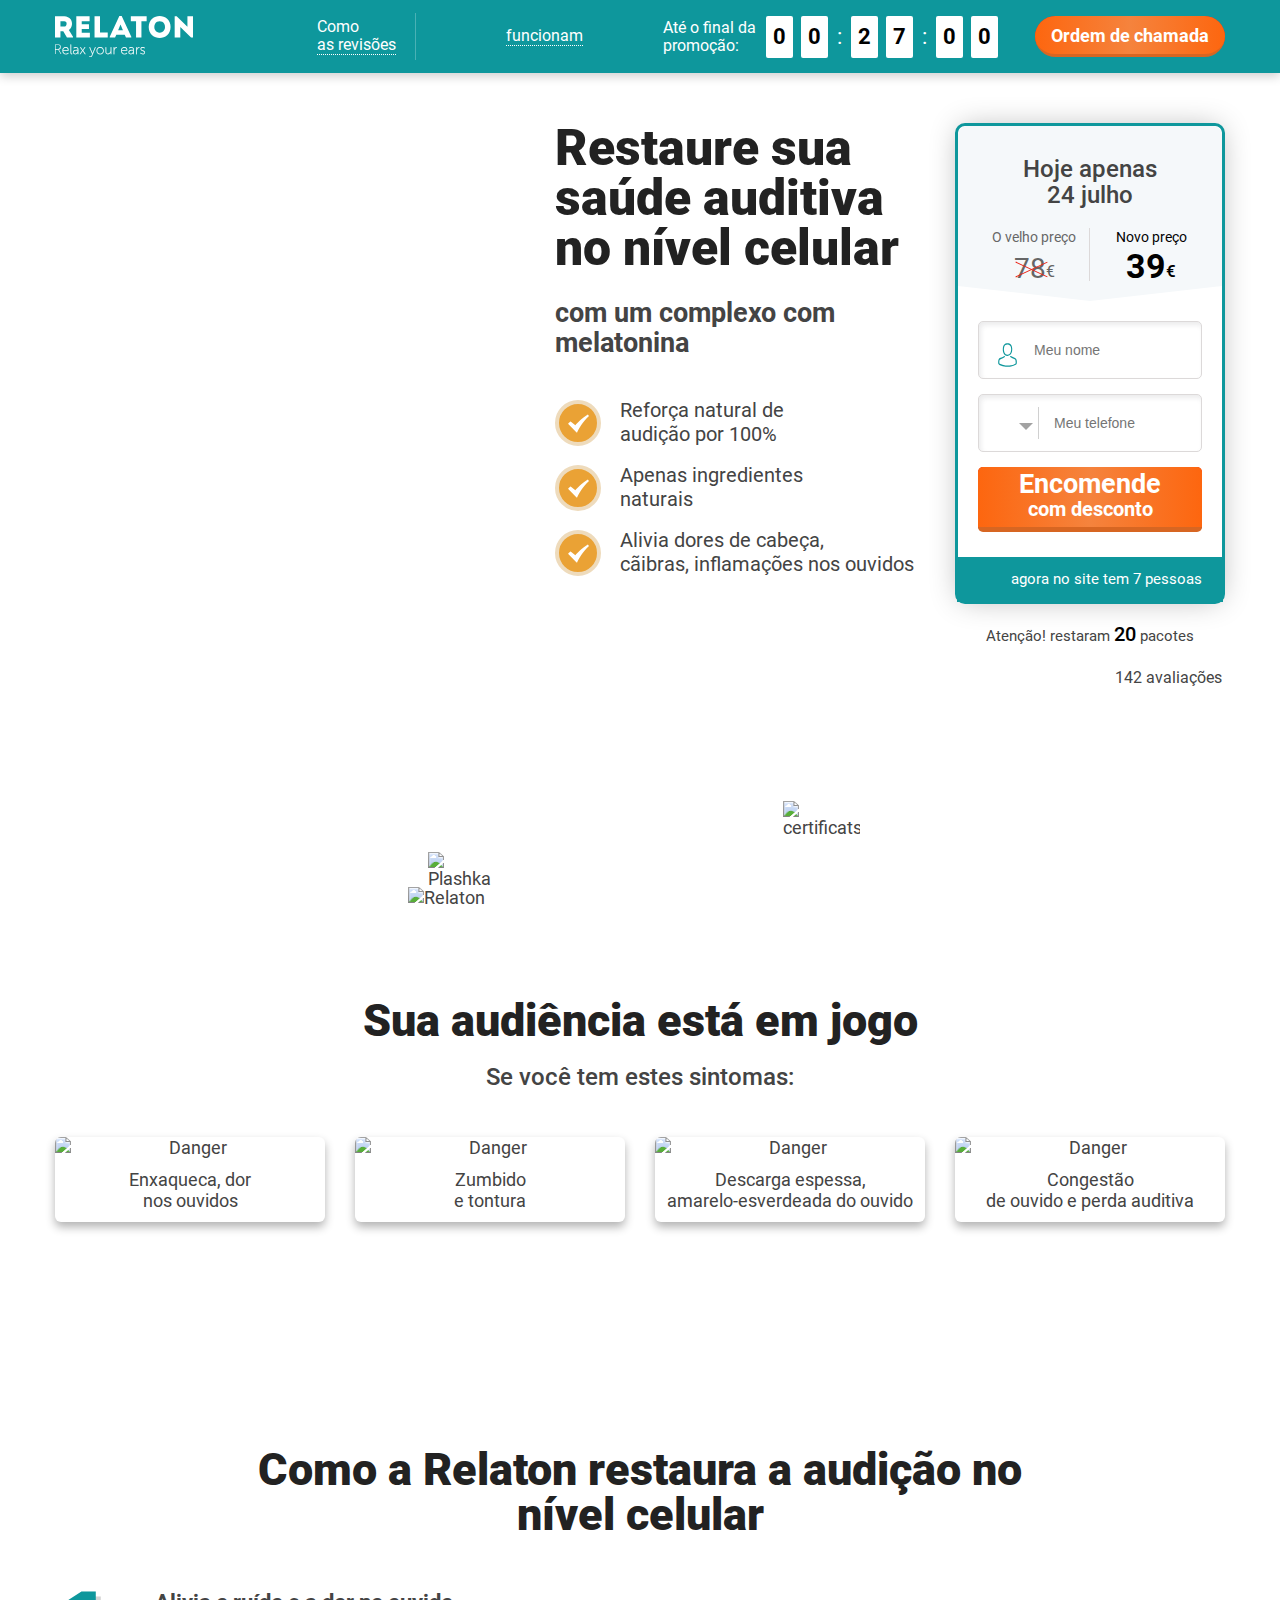
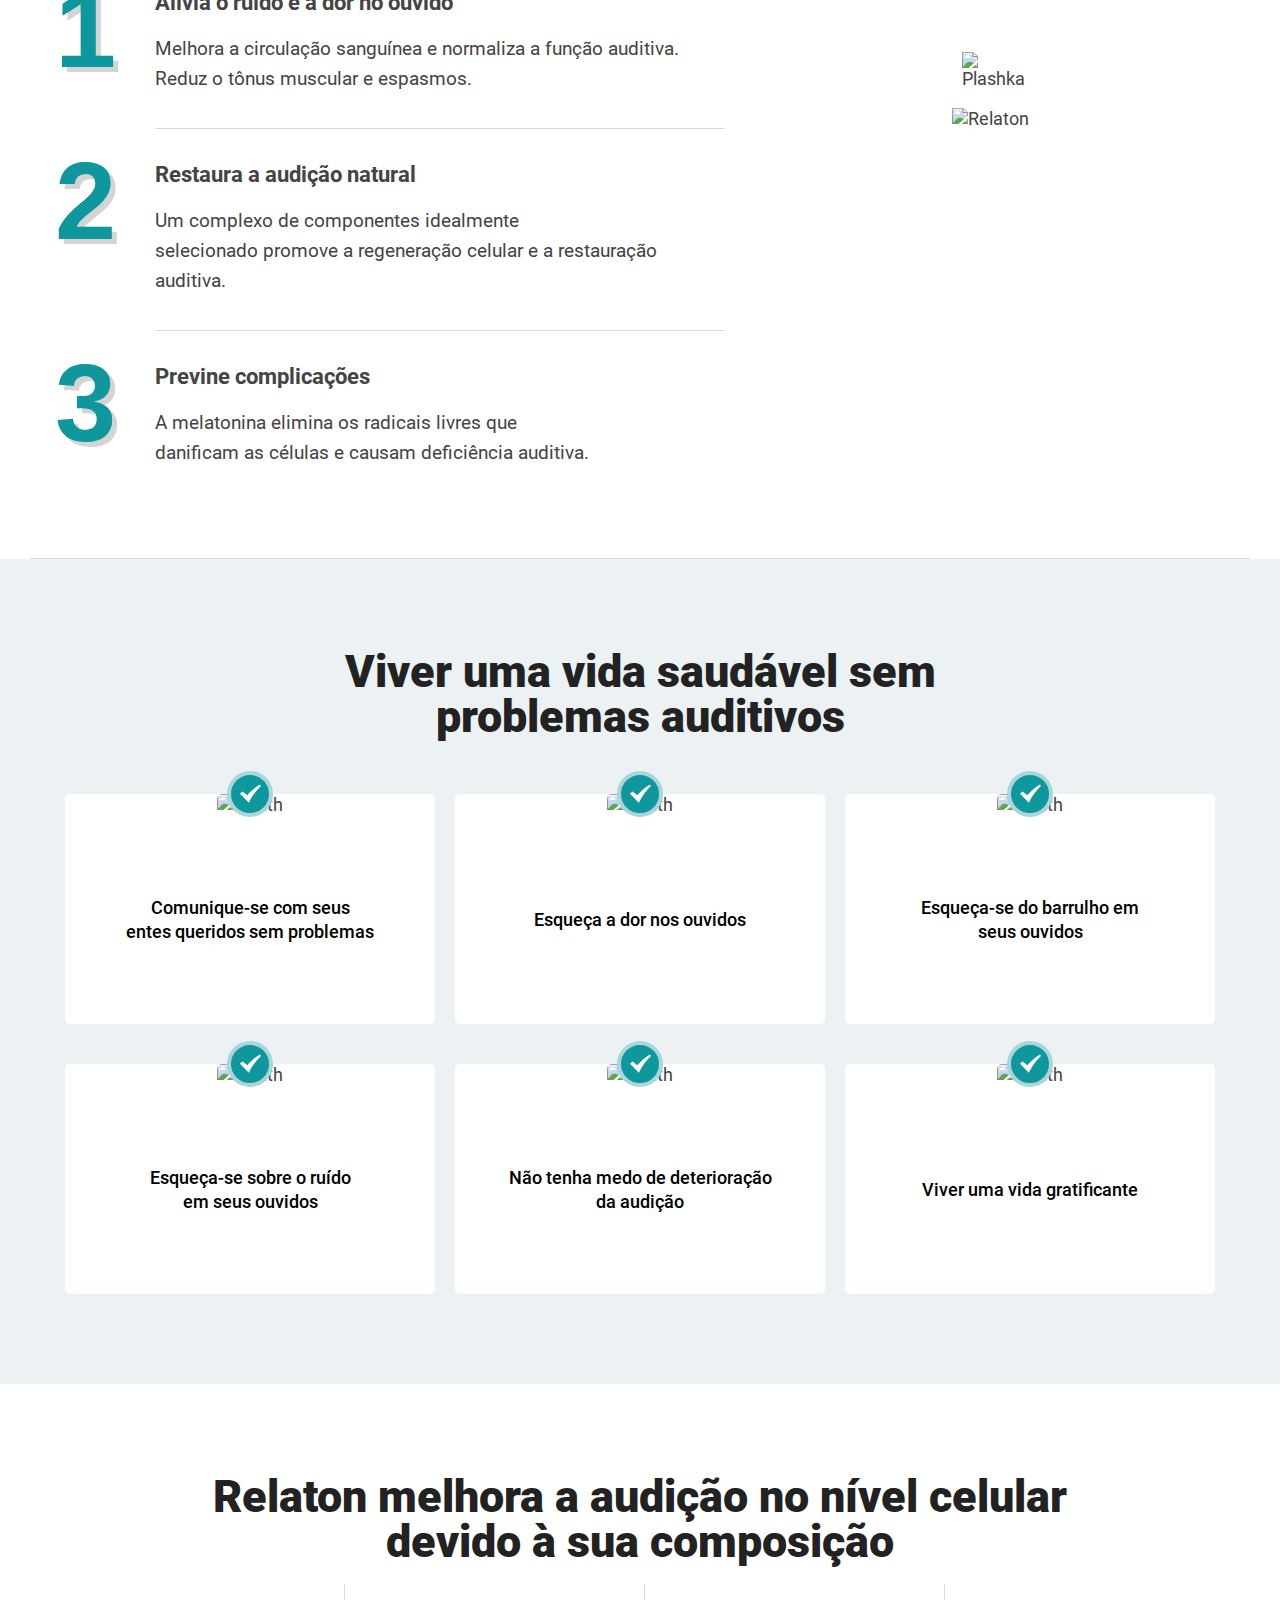
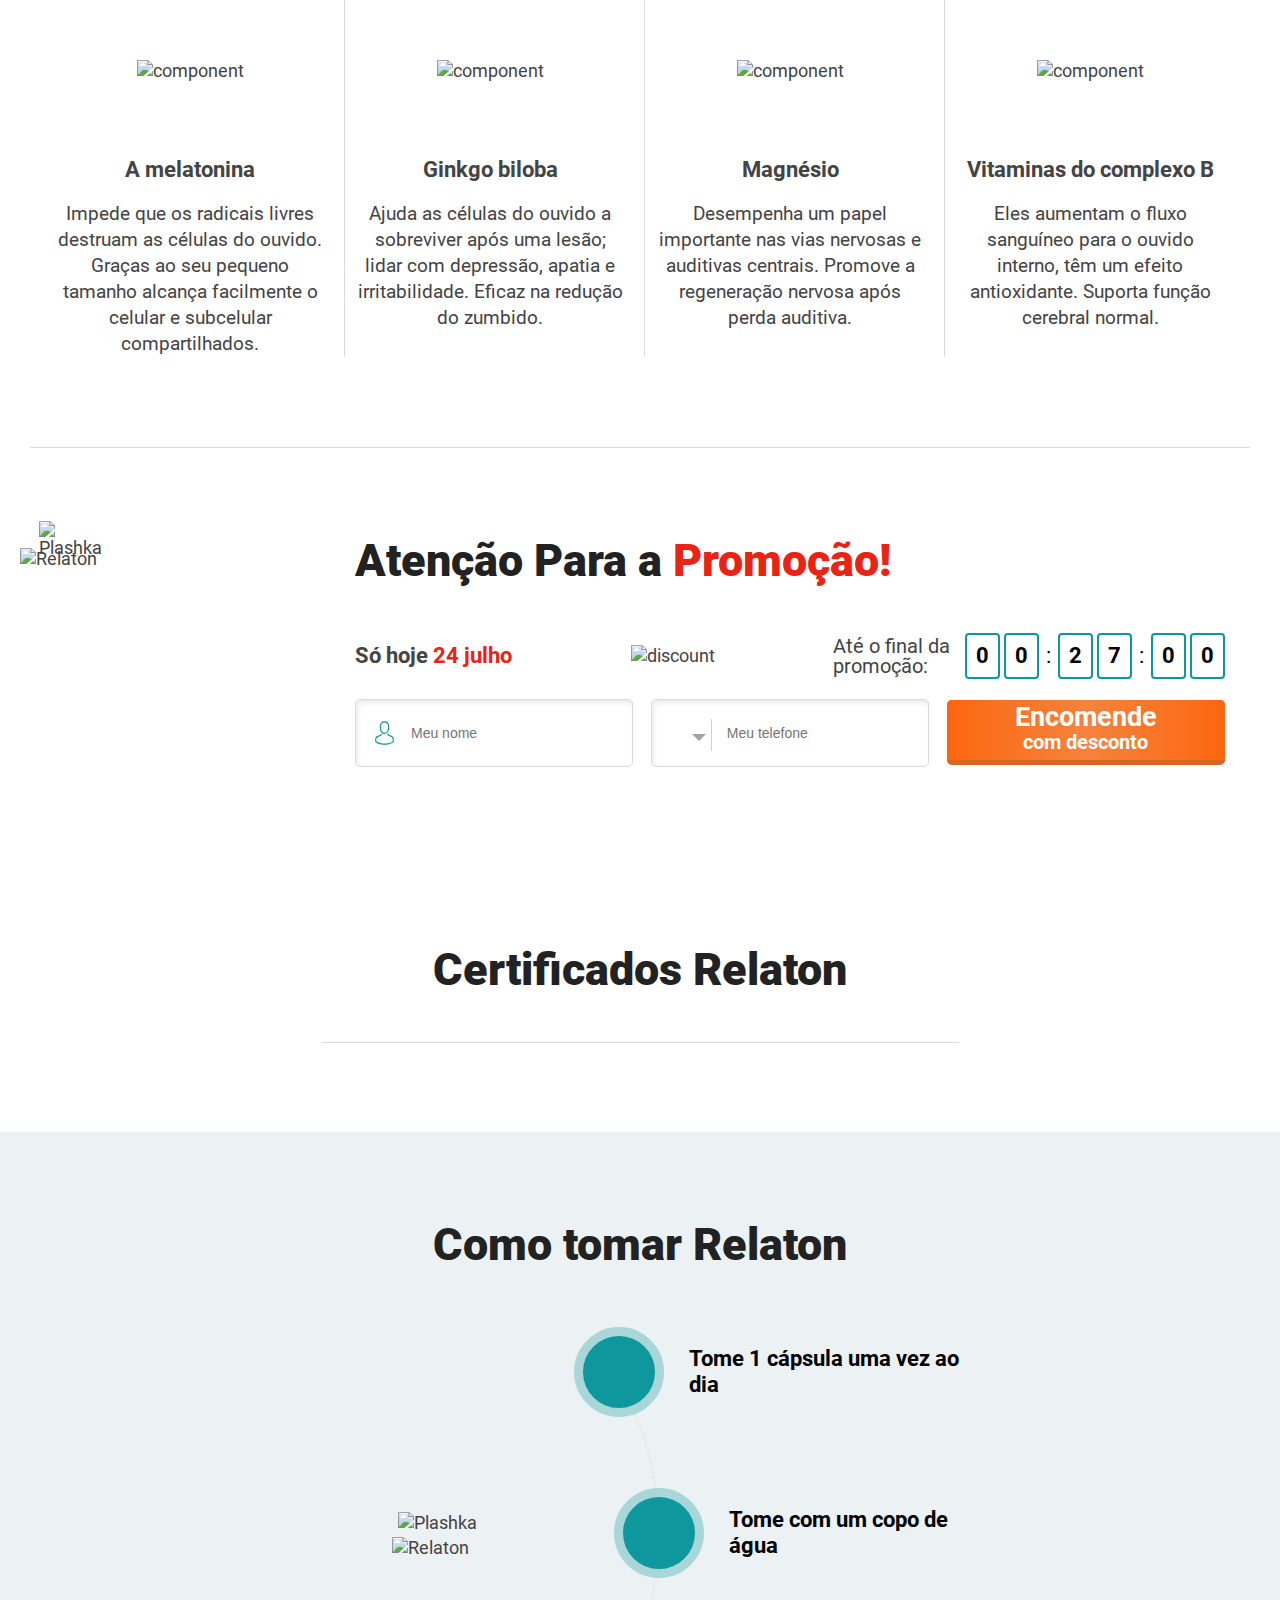
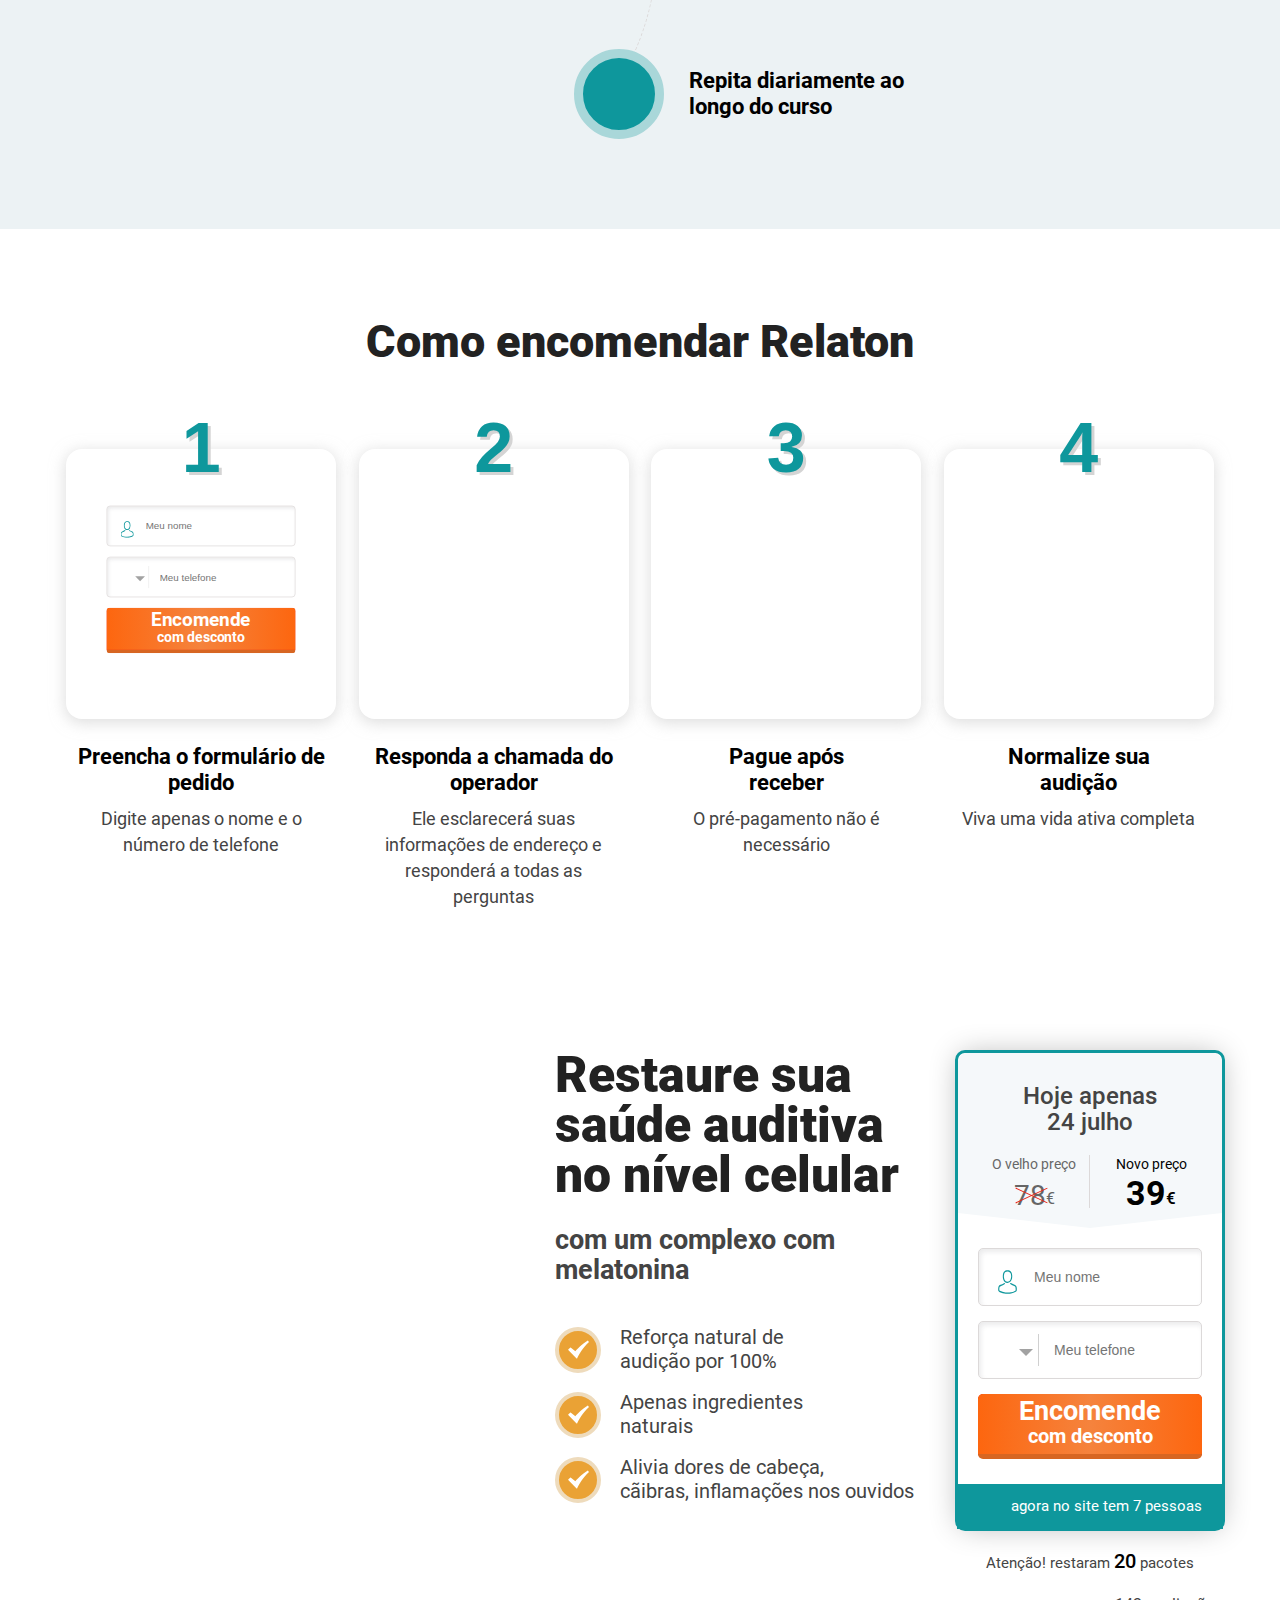
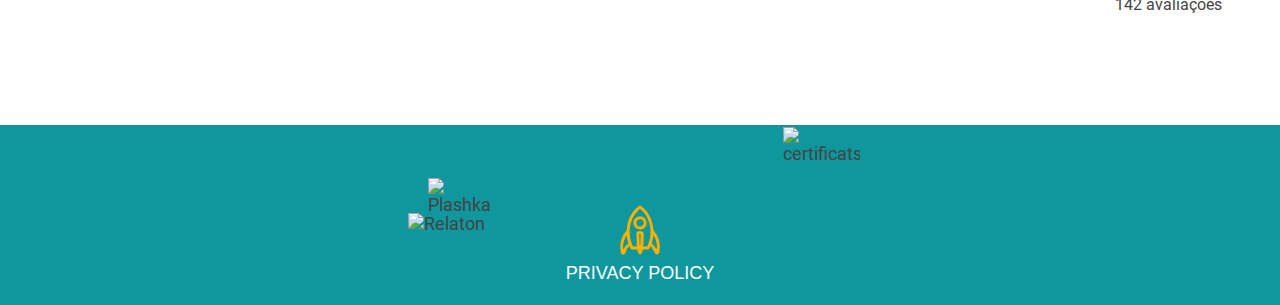
==== index.html @ 72333cb3 "1" ====
<!DOCTYPE html>
<html lang="pt" dir="ltr">
<head><link rel="preconnect" href="//rcktland-a.akamaihd.net/">
	<meta charset="utf-8">
	<meta name="viewport" content="width=device-width, initial-scale=1.0">
	<meta http-equiv="X-UA-Compatible" content="ie=edge">
	<meta name="theme-color" content="#ffffff">
	<title>Comprar Relaton barata. Os preços, depoimentos. Encomende Relaton agora!</title>
	<link rel="icon" href="favicon.ico" type="image/x-icon">
	<link rel="stylesheet" href="css/style.min.css">
	<script> !function(e,n,A){function o(e,n){return typeof e===n}function t(){var e,n,A,t,a,i,l;for(var f in r)if(r.hasOwnProperty(f)){if(e=[],n=r[f],n.name&&(e.push(n.name.toLowerCase()),n.options&&n.options.aliases&&n.options.aliases.length))for(A=0;A<n.options.aliases.length;A++)e.push(n.options.aliases[A].toLowerCase());for(t=o(n.fn,"function")?n.fn():n.fn,a=0;a<e.length;a++)i=e[a],l=i.split("."),1===l.length?Modernizr[l[0]]=t:(!Modernizr[l[0]]||Modernizr[l[0]]instanceof Boolean||(Modernizr[l[0]]=new Boolean(Modernizr[l[0]])),Modernizr[l[0]][l[1]]=t),s.push((t?"":"no-")+l.join("-"))}}function a(e){var n=u.className,A=Modernizr._config.classPrefix||"";if(c&&(n=n.baseVal),Modernizr._config.enableJSClass){var o=new RegExp("(^|\\s)"+A+"no-js(\\s|$)");n=n.replace(o,"$1"+A+"js$2")}Modernizr._config.enableClasses&&(n+=" "+A+e.join(" "+A),c?u.className.baseVal=n:u.className=n)}function i(e,n){if("object"==typeof e)for(var A in e)f(e,A)&&i(A,e[A]);else{e=e.toLowerCase();var o=e.split("."),t=Modernizr[o[0]];if(2==o.length&&(t=t[o[1]]),"undefined"!=typeof t)return Modernizr;n="function"==typeof n?n():n,1==o.length?Modernizr[o[0]]=n:(!Modernizr[o[0]]||Modernizr[o[0]]instanceof Boolean||(Modernizr[o[0]]=new Boolean(Modernizr[o[0]])),Modernizr[o[0]][o[1]]=n),a([(n&&0!=n?"":"no-")+o.join("-")]),Modernizr._trigger(e,n)}return Modernizr}var s=[],r=[],l={_version:"3.6.0",_config:{classPrefix:"",enableClasses:!0,enableJSClass:!0,usePrefixes:!0},_q:[],on:function(e,n){var A=this;setTimeout(function(){n(A[e])},0)},addTest:function(e,n,A){r.push({name:e,fn:n,options:A})},addAsyncTest:function(e){r.push({name:null,fn:e})}},Modernizr=function(){};Modernizr.prototype=l,Modernizr=new Modernizr;var f,u=n.documentElement,c="svg"===u.nodeName.toLowerCase();!function(){var e={}.hasOwnProperty;f=o(e,"undefined")||o(e.call,"undefined")?function(e,n){return n in e&&o(e.constructor.prototype[n],"undefined")}:function(n,A){return e.call(n,A)}}(),l._l={},l.on=function(e,n){this._l[e]||(this._l[e]=[]),this._l[e].push(n),Modernizr.hasOwnProperty(e)&&setTimeout(function(){Modernizr._trigger(e,Modernizr[e])},0)},l._trigger=function(e,n){if(this._l[e]){var A=this._l[e];setTimeout(function(){var e,o;for(e=0;e<A.length;e++)(o=A[e])(n)},0),delete this._l[e]}},Modernizr._q.push(function(){l.addTest=i}),Modernizr.addAsyncTest(function(){function e(e,n,A){function o(n){var o=n&&"load"===n.type?1==t.width:!1,a="webp"===e;i(e,a&&o?new Boolean(o):o),A&&A(n)}var t=new Image;t.onerror=o,t.onload=o,t.src=n}var n=[{uri:"[data-uri]",name:"webp"},{uri:"[data-uri]",name:"webp.alpha"},{uri:"[data-uri]",name:"webp.animation"},{uri:"[data-uri]",name:"webp.lossless"}],A=n.shift();e(A.name,A.uri,function(A){if(A&&"load"===A.type)for(var o=0;o<n.length;o++)e(n[o].name,n[o].uri)})}),t(),a(s),delete l.addTest,delete l.addAsyncTest;for(var p=0;p<Modernizr._q.length;p++)Modernizr._q[p]();e.Modernizr=Modernizr}(window,document); </script>
<script>
			var countryCodeMasString="PT";
			window.language="pt";
			window.dir="ltr";
			window.cdn_path="//rcktland-a.akamaihd.net/3633/";
			window.country_code="PT";
			window.codeCorrect="O seu código é válido! Obrigado por escolher os nossos produtos!";
			window.codeEmpty="Insira o código, por favor.";
			window.codeInvalid="Infelizmente o seu código é inválido! Provavelmente comprou um produto falsificado.";
			window.country_code_mas=countryCodeMasString.split(',');
			window.additional_phone_placeholder="Telefone adicional";
		</script></head>
<body class="ev-date timer-different" data-invalid-name-text="Insira o nome correcto, por favor!" data-invalid-phone-text="Insira o número de telemóvel correcto, para podermos entrar em contacto consigo!">
<section class="header">
	<div class="container"><h1 class="visually-hidden">Relaton</h1>
		<div class="header__wrapper">
			<div class="header__logo">
				<picture>
					<source media="(max-width: 479px)" srcset="fonts/logo_mob.svg">
					<img loading="lazy" class="header__img" src="fonts/logo.svg" alt="Product">
				</picture>
			</div>
			<div class="header__link"> <span class="header__link--wrapper">
				<a class="header__link--components" href="#howwork">Como <br>as revisões</a>
			</span> <span class="header__link--wrapper">
				<a class="header__link--reviwes" href="#reviews">funcionam</a>
			</span></div>
			<div class="timer"><p class="timer__text">Até o final da<br> promoção:</p>
				<div class="timer__time"><span class="hours tm">0</span><span class="hours tm">0</span><span>:</span><span class="minutes tm">0</span><span class="minutes tm">0</span><span>:</span><span class="seconds tm">0</span><span class="seconds tm">0</span></div>
			</div>
			<button class="header__button btn__small ever-popup-btn">Ordem de chamada</button>
		</div>
	</div>
</section>
<section class="promo">
	<div class="container">
		<div class="promo__wrapper">
			<div class="promo__image">
				<picture>
					<source media="(max-width: 1219px)" srcset="data:image/gif;base64, yH5BAEAAAAALAAAAAABAAEAAAIBRAA7.html">
					<source srcset="images/woman.webp" type="image/webp">
					<img loading="lazy" class="promo__image--woman" src="images/woman.png" alt="woman">
				</picture>
				<div class="promo__product-wrapper">
					<picture>
						<source srcset="images/prod.webp" type="image/webp">
						<img loading="lazy" class="promo__product" src="images/prod.png" alt="Relaton">
					</picture>
					<picture>
						<source srcset="images/plashka.webp" type="image/webp">
						<img loading="lazy" class="promo__product--plashka" src="images/plashka.png" alt="Plashka">
					</picture>
					<picture>
						<source media="(max-width: 767px)" srcset="data:image/gif;base64, yH5BAEAAAAALAAAAAABAAEAAAIBRAA7.html">
						<source srcset="images/promo-cert.webp" type="image/webp">
						<img loading="lazy" class="promo__product--cert" src="images/promo-cert.png" alt="certificats">
					</picture>
				</div>
			</div>
			<div class="promo__text"><h2 class="promo__header title">Restaure sua saúde auditiva no nível
				celular</h2>
				<h3 class="promo__subtitle bold">com um complexo com melatonina</h3>
				<ul class="promo__list">
					<li class="promo__item"><p class="promo__item--text">Reforça natural de<br> audição
						por 100% </p></li>
					<li class="promo__item"><p class="promo__item--text">Apenas ingredientes<br> naturais</p></li>
					<li class="promo__item"><p class="promo__item--text"><span class="in_bl">Alivia dores de cabeça,<br>
						cãibras, inflamações nos ouvidos</span></p></li>
				</ul>
			</div>
			<div class="mainform">
				<div class="mainform__wrapper">
					<div class="mainform__top-wrapper"><h3 class="mainform--date bold">Hoje apenas <br><span class="date-0" data-format="dd month">25 de abril</span></h3>
						<div class="price">
							<div class="price__old"><p class="price__old--name">O velho preço</p>
								<p class="price__wrapper"><span class="x_price_previous">78</span><span class="x_currency">€</span></p></div>
							<div class="price__new"><p class="price__new--name">Novo preço</p>
								<p class="price__wrapper"><span class="x_price_current">39</span><span class="x_currency">€</span></p></div>
						</div>
					</div>
					<form class="form x_order_form" action="https://tracker.rocketprofit.com/conversion/new" method="post">
						<div class="form__name">
							<input class="input" type="text" name="name" placeholder="Meu nome" required autocomplete="name">
						</div>
						<div class="form__phone">
							<div class="x_country_select"><select class="country-select" name="country_code">
			
					<option value="PT" selected="selected">Portugal</option>
				
			</select></div>
							<div class="custom-select">
								<div class="selected"></div>
								<div class="options"></div>
							</div>
							<input class="input" type="tel" name="phone" placeholder="Meu telefone" required autocomplete="tel">
						</div>
						<button class="button form__button">Encomende<br><span> com desconto</span></button>
					<input type="hidden" name="landing_id" value="">
					<input type="hidden" name="goal_id" value="347">
					<input type="hidden" name="price" value="39">
					<input type="hidden" name="delivery_price" value="0">
					<input type="hidden" name="es_list_id" value="">
					<input type="hidden" name="user_language" value="pt">
					<input type="hidden" name="campaign_id" value="521630">
  <input type='hidden' name='sid1' value='adwords' />
        <input type='hidden' name='sid2' value='and' />
        <input type='hidden' name='sid3' value='004' />
      <input type='hidden' name='redirect_url' value='https://primestore.host/primary/urotrin_hungary/success/index.html' />
				</form>
					<div class="mainform--visiters">agora no site tem <span class="visiters">7</span> pessoas</div>
				</div>
				<div class="mainform--lastpak">Atenção! restaram <span class="lastpack">20</span> pacotes</div>
				<a class="mainform--reviews" href="#reviews"><span class="four_half"></span>142 avaliações</a>
			</div>
			<picture class="bottom">
				<source srcset="images/promo-cert.webp" media="(max-width: 767px)" type="image/webp">
				<source media="(max-width: 767px)" srcset="images/promo-cert.png">
				<img loading="lazy" class="promo__product-cert" src="[data-uri]" alt="certificats">
			</picture>
		</div>
	</div>
</section>
<section class="danger">
	<div class="container"><h2 class="danger__header title">Sua audiência está em jogo</h2>
		<p class="danger__subtitle">Se você tem estes sintomas:</p>
		<ul class="danger__list">
			<li class="danger__item">
				<picture>
					<source srcset="images/danger_01.webp" type="image/webp">
					<img loading="lazy" class="danger__item--img" src="images/danger_01.jpg" alt="Danger">
				</picture>
				<p class="danger__item--text">Enxaqueca, dor<br> nos ouvidos </p></li>
			<li class="danger__item">
				<picture>
					<source srcset="images/danger_02.webp" type="image/webp">
					<img loading="lazy" class="danger__item--img" src="images/danger_02.jpg" alt="Danger">
				</picture>
				<p class="danger__item--text">Zumbido<br> e tontura</p></li>
			<li class="danger__item">
				<picture>
					<source srcset="images/danger_03.webp" type="image/webp">
					<img loading="lazy" class="danger__item--img" src="images/danger_03.jpg" alt="Danger">
				</picture>
				<p class="danger__item--text">Descarga espessa, <br> amarelo-esverdeada do ouvido</p></li>
			<li class="danger__item">
				<picture>
					<source srcset="images/danger_04.webp" type="image/webp">
					<img loading="lazy" class="danger__item--img" src="images/danger_04.jpg" alt="Danger">
				</picture>
				<p class="danger__item--text">Congestão <br>de ouvido e perda auditiva</p></li>
		</ul>
		</div>
</section>

<section class="regeneration">
	<div class="container"><h2 class="regeneration__header title" id="howwork">Como a Relaton restaura a audição
		no nível celular </h2>
		<div class="regeneration__wrapper">
			<div class="regeneration__wrapper--left">
				<ul class="regeneration__list">
					<li class="regeneration__item regeneration__item--1"><h3 class="regeneration__item--header">Alivia o
						ruído e a dor no ouvido</h3>
						<p class="regeneration__item--text">Melhora a circulação sanguínea e normaliza a
							função auditiva. <br> Reduz o tônus ​​muscular e espasmos.</p></li>
					<li class="regeneration__item regeneration__item--2"><h3 class="regeneration__item--header">Restaura
						a audição natural</h3>
						<p class="regeneration__item--text">Um complexo de componentes idealmente<br> selecionado
							promove a regeneração celular e a restauração auditiva.</p></li>
					<li class="regeneration__item regeneration__item--3"><h3 class="regeneration__item--header">Previne
						complicações</h3>
						<p class="regeneration__item--text">A melatonina elimina os radicais livres que<br> danificam as
							células e causam deficiência auditiva.</p></li>
				</ul>
			</div>
			<div class="regeneration__wrapper--right">
				<div class="regeneration__product--wrapper">
					<picture>
						<source srcset="images/prod.webp" type="image/webp">
						<img loading="lazy" class="regeneration__product" src="images/prod.png" alt="Relaton">
					</picture>
					<picture>
						<source srcset="images/plashka.webp" type="image/webp">
						<img loading="lazy" class="regeneration__product--plashka" src="images/plashka.png" alt="Plashka">
					</picture>
				</div>
			</div>
		</div>
	</div>
</section>

<section class="health bg">
	<div class="container"><h2 class="health__header title">Viver uma vida saudável sem problemas auditivos</h2>
		<ul class="health__list">
			<li class="health__item">
				<picture>
					<source srcset="images/health_01.webp" type="image/webp">
					<img loading="lazy" class="health__item--img" src="images/health_01.jpg" alt="health">
				</picture>
				<p class="health__item--text">Comunique-se com seus <br> entes queridos sem problemas</p></li>
			<li class="health__item">
				<picture>
					<source srcset="images/health_02.webp" type="image/webp">
					<img loading="lazy" class="health__item--img" src="images/health_02.jpg" alt="health">
				</picture>
				<p class="health__item--text">Esqueça a dor nos ouvidos</p></li>
			<li class="health__item">
				<picture>
					<source srcset="images/health_03.webp" type="image/webp">
					<img loading="lazy" class="health__item--img" src="images/health_03.jpg" alt="health">
				</picture>
				<p class="health__item--text">Esqueça-se do barrulho em <br> seus ouvidos</p></li>
			<li class="health__item">
				<picture>
					<source srcset="images/health_04.webp" type="image/webp">
					<img loading="lazy" class="health__item--img" src="images/health_04.jpg" alt="health">
				</picture>
				<p class="health__item--text">Esqueça-se sobre o ruído <br> em seus ouvidos</p></li>
			<li class="health__item">
				<picture>
					<source srcset="images/health_05.webp" type="image/webp">
					<img loading="lazy" class="health__item--img" src="images/health_05.jpg" alt="health">
				</picture>
				<p class="health__item--text">Não tenha medo de deterioração <br> da audição</p>
			</li>
			<li class="health__item">
				<picture>
					<source srcset="images/health_06.webp" type="image/webp">
					<img loading="lazy" class="health__item--img" src="images/health_06.jpg" alt="health">
				</picture>
				<p class="health__item--text">Viver uma vida gratificante</p></li>
		</ul>
	</div>
</section>
<section class="components">
	<div class="container"><h2 class="components__header title">Relaton melhora a audição no nível
		celular devido à sua composição</h2>
		<ul class="components__list">
			<li class="components__item">
				<picture>
					<source srcset="images/components_01.webp" type="image/webp">
					<img loading="lazy" class="components__item--img" src="images/components_01.png" alt="component">
				</picture>
				<h3 class="components__item--header">A melatonina</h3>
				<p class="components__item--text">Impede que os radicais livres destruam as células do ouvido. Graças
					ao seu pequeno tamanho alcança facilmente o celular e subcelular compartilhados.</p></li>
			<li class="components__item">
				<picture>
					<source srcset="images/components_02.webp" type="image/webp">
					<img loading="lazy" class="components__item--img" src="images/components_02.png" alt="component">
				</picture>
				<h3 class="components__item--header">Ginkgo biloba </h3>
				<p class="components__item--text">Ajuda as células do ouvido a sobreviver após uma lesão;
					lidar com depressão, apatia e irritabilidade. Eficaz na redução do zumbido. </p></li>
			<li class="components__item">
				<picture>
					<source srcset="images/components_03.webp" type="image/webp">
					<img loading="lazy" class="components__item--img" src="images/components_03.jpg" alt="component">
				</picture>
				<h3 class="components__item--header">Magnésio </h3>
				<p class="components__item--text">Desempenha um papel importante nas vias nervosas e auditivas centrais.
					Promove a regeneração nervosa após perda auditiva.</p></li>
			<li class="components__item">
				<picture>
					<source srcset="images/components_04.webp" type="image/webp">
					<img loading="lazy" class="components__item--img" src="images/components_04.png" alt="component">
				</picture>
				<h3 class="components__item--header">Vitaminas do complexo B </h3>
				<p class="components__item--text">Eles aumentam o fluxo sanguíneo para o ouvido interno, têm
					um efeito antioxidante. Suporta função cerebral normal. </p></li>
		</ul>
	</div>
</section>
<section class="action02">
	<div class="container">
		<div class="action02__wrapper"><h2 class="action02__header title">Atenção Para a<span class="red">
			Promoção!</span></h2>
			<p class="action02__text bold">Só hoje <span class="red date-0" data-format="dd month"> 25 de
				abril </span></p>
			<div class="action02__product--wrapper">
				<picture>
					<source srcset="images/prod.webp" type="image/webp">
					<img loading="lazy" class="action02__product" src="images/prod.png" alt="Relaton">
				</picture>
				<picture>
					<source srcset="images/plashka.webp" type="image/webp">
					<img loading="lazy" class="action02__product--plashka" src="images/plashka.png" alt="Plashka">
				</picture>
			</div>
			<img loading="lazy" class="action02__discount" src="images/mainform_plashka.png" alt="discount">
			<div class="timer"><p class="timer__text">Até o final da<br> promoção:</p>
				<div class="timer__time"><span class="hours tm">0</span><span class="hours tm">0</span><span>:</span><span class="minutes tm">0</span><span class="minutes tm">0</span><span>:</span><span class="seconds tm">0</span><span class="seconds tm">0</span></div>
			</div>
			<form class="form x_order_form" action="https://tracker.rocketprofit.com/conversion/new" method="post">
				<div class="form__name">
					<input class="input" type="text" name="name" placeholder="Meu nome" required autocomplete="name">
				</div>
				<div class="form__phone">
					<div class="x_country_select"><select class="country-select" name="country_code">
		
					<option value="PT" selected="selected">Portugal</option>
			
			</select></div>
					<div class="custom-select">
						<div class="selected"></div>
						<div class="options"></div>
					</div>
					<input class="input" type="tel" name="phone" placeholder="Meu telefone" required autocomplete="tel">
				</div>
				<button class="button form__button">Encomende<br><span> com desconto</span></button>
			<input type="hidden" name="landing_id" value="">
			<input type="hidden" name="goal_id" value="347">
			<input type="hidden" name="price" value="39">
			<input type="hidden" name="delivery_price" value="0">
			<input type="hidden" name="es_list_id" value="">
			<input type="hidden" name="user_language" value="pt">
			<input type="hidden" name="campaign_id" value="521630">
  <input type='hidden' name='sid1' value='adwords' />
        <input type='hidden' name='sid2' value='and' />
        <input type='hidden' name='sid3' value='004' />
      <input type='hidden' name='redirect_url' value='https://primestore.host/primary/urotrin_hungary/success/index.html' />
		</form>
		</div>
	</div>
</section>

<section class="certificats">
	<div class="container"><h2 class="certificats__header title">Certificados Relaton</h2>
		<ul class="certificats__list">
			<li class="certificats__item">
				<picture>
					<source srcset="images/cert_01.webp" type="image/webp">
					<img loading="lazy" class="certificats__img" src="images/cert_01.jpg" alt="certificats">
				</picture>
			</li>
			<li class="certificats__item">
				<picture>
					<source srcset="images/cert_02.webp" type="image/webp">
					<img loading="lazy" class="certificats__img" src="images/cert_03.jpg" alt="certificats">
				</picture>
			</li>
			<li class="certificats__item">
				<picture>
					<source srcset="images/cert_03.webp" type="image/webp">
					<img loading="lazy" class="certificats__img" src="images/cert_03.jpg" alt="certificats">
				</picture>
			</li>
		</ul>
	</div>
</section>


<section class="use bg">
	<div class="container"><h2 class="use__header title">Como tomar Relaton</h2>
		<div class="use__wrapper">
			<div class="use__product--wrapper">
				<picture>
					<source srcset="images/prod.webp" type="image/webp">
					<img loading="lazy" class="use__product" src="images/prod.png" alt="Relaton">
				</picture>
				<picture>
					<source srcset="images/plashka.webp" type="image/webp">
					<img loading="lazy" class="use__product--plashka" src="images/plashka.png" alt="Plashka">
				</picture>
			</div>
			<ul class="use__list">
				<li class="use__item use__item--1">Tome 1 cápsula uma vez ao dia</li>
				<li class="use__item use__item--2">Tome com um copo de água</li>
				<li class="use__item use__item--3">Repita diariamente ao longo do curso</li>
			</ul>
		</div>
	</div>
</section>

<section class="order">
	<div class="container"><h2 class="order__header title">Como encomendar Relaton</h2>
		<ul class="order__list">
			<li class="order__item order__item--1">
				<div class="order__item--img">
					<form class="form x_order_form" action="https://tracker.rocketprofit.com/conversion/new" method="post">
						<div class="form__name">
							<input class="input" type="text" name="name" placeholder="Meu nome" required autocomplete="name">
						</div>
						<div class="form__phone">
							<div class="x_country_select"><select class="country-select" name="country_code">
				
					<option value="PT" selected="selected">Portugal</option>
				
			</select></div>
							<div class="custom-select">
								<div class="selected"></div>
								<div class="options"></div>
							</div>
							<input class="input" type="tel" name="phone" placeholder="Meu telefone" required autocomplete="tel">
						</div>
						<button class="button form__button">Encomende<br><span> com desconto</span></button>
					<input type="hidden" name="landing_id" value="">
					<input type="hidden" name="goal_id" value="347">
					<input type="hidden" name="price" value="39">
					<input type="hidden" name="delivery_price" value="0">
					<input type="hidden" name="es_list_id" value="">
					<input type="hidden" name="user_language" value="pt">
					<input type="hidden" name="campaign_id" value="521630">
  <input type='hidden' name='sid1' value='adwords' />
        <input type='hidden' name='sid2' value='and' />
        <input type='hidden' name='sid3' value='004' />
      <input type='hidden' name='redirect_url' value='https://primestore.host/primary/urotrin_hungary/success/index.html' />
				</form>
				</div>
				<h3 class="order__item--header">Preencha o formulário de pedido</h3>
				<p class="order__item--text">Digite apenas o nome e o número de telefone</p></li>
			<li class="order__item order__item--2">
				<div class="order__item--img">
					<picture>
						<source srcset="images/order2.webp" type="image/webp">
						<img loading="lazy" src="images/order2.png" alt="">
					</picture>
				</div>
				<h3 class="order__item--header">Responda a chamada do operador</h3>
				<p class="order__item--text">Ele esclarecerá suas informações de endereço e
					responderá a todas as perguntas</p></li>
			<li class="order__item order__item--3">
				<div class="order__item--img">
					<picture>
						<source srcset="images/order3.webp" type="image/webp">
						<img loading="lazy" src="images/order3.png" alt="">
					</picture>
				</div>
				<h3 class="order__item--header">Pague após <br>receber</h3>
				<p class="order__item--text">O pré-pagamento não é necessário</p></li>
			<li class="order__item order__item--4">
				<div class="order__item--img">
					<picture>
						<source srcset="images/order4.webp" type="image/webp">
						<img loading="lazy" src="images/order4.png" alt="">
					</picture>
				</div>
				<h3 class="order__item--header">Normalize sua audição</h3>
				<p class="order__item--text">Viva uma vida ativa completa</p></li>
		</ul>
	</div>
</section>
<section class="promo">
	<div class="container">
		<div class="promo__wrapper">
			<div class="promo__image">
				<picture>
					<source media="(max-width: 1219px)" srcset="data:image/gif;base64, yH5BAEAAAAALAAAAAABAAEAAAIBRAA7.html">
					<source srcset="images/woman.webp" type="image/webp">
					<img loading="lazy" class="promo__image--woman" src="images/woman.png" alt="woman">
				</picture>
				<div class="promo__product-wrapper">
					<picture>
						<source srcset="images/prod.webp" type="image/webp">
						<img loading="lazy" class="promo__product" src="images/prod.png" alt="Relaton">
					</picture>
					<picture>
						<source srcset="images/plashka.webp" type="image/webp">
						<img loading="lazy" class="promo__product--plashka" src="images/plashka.png" alt="Plashka">
					</picture>
					<picture>
						<source media="(max-width: 767px)" srcset="data:image/gif;base64, yH5BAEAAAAALAAAAAABAAEAAAIBRAA7.html">
						<source srcset="images/promo-cert.webp" type="image/webp">
						<img loading="lazy" class="promo__product--cert" src="images/promo-cert.png" alt="certificats">
					</picture>
				</div>
			</div>
			<div class="promo__text"><h1 class="promo__header title">Restaure sua saúde auditiva no nível
				celular</h1>
				<h3 class="promo__subtitle bold">com um complexo com melatonina</h3>
				<ul class="promo__list">
					<li class="promo__item"><p class="promo__item--text">Reforça natural de<br> audição
						por 100% </p></li>
					<li class="promo__item"><p class="promo__item--text">Apenas ingredientes<br> naturais</p></li>
					<li class="promo__item"><p class="promo__item--text"><span class="in_bl">Alivia dores de cabeça,<br>
						cãibras, inflamações nos ouvidos</span></p></li>
				</ul>
			</div>
			<div class="mainform">
				<div class="mainform__wrapper">
					<div class="mainform__top-wrapper"><h3 class="mainform--date bold">Hoje apenas <br><span class="date-0" data-format="dd month">25 de abril</span></h3>
						<div class="price">
							<div class="price__old"><p class="price__old--name">O velho preço</p>
								<p class="price__wrapper"><span class="x_price_previous">78</span><span class="x_currency">€</span></p></div>
							<div class="price__new"><p class="price__new--name">Novo preço</p>
								<p class="price__wrapper"><span class="x_price_current">39</span><span class="x_currency">€</span></p></div>
						</div>
					</div>
					<form class="form x_order_form" action="https://tracker.rocketprofit.com/conversion/new" method="post">
						<div class="form__name">
							<input class="input" type="text" name="name" placeholder="Meu nome" required autocomplete="name">
						</div>
						<div class="form__phone">
							<div class="x_country_select"><select class="country-select" name="country_code">
				
					<option value="PT" selected="selected">Portugal</option>
				
			</select></div>
							<div class="custom-select">
								<div class="selected"></div>
								<div class="options"></div>
							</div>
							<input class="input" type="tel" name="phone" placeholder="Meu telefone" required autocomplete="tel">
						</div>
						<button class="button form__button">Encomende<br><span> com desconto</span></button>
					<input type="hidden" name="landing_id" value="">
					<input type="hidden" name="goal_id" value="347">
					<input type="hidden" name="price" value="39">
					<input type="hidden" name="delivery_price" value="0">
					<input type="hidden" name="es_list_id" value="">
					<input type="hidden" name="user_language" value="pt">
					<input type="hidden" name="campaign_id" value="521630">
  <input type='hidden' name='sid1' value='adwords' />
        <input type='hidden' name='sid2' value='and' />
        <input type='hidden' name='sid3' value='004' />
      <input type='hidden' name='redirect_url' value='https://primestore.host/primary/urotrin_hungary/success/index.html' />
				</form>
					<div class="mainform--visiters">agora no site tem <span class="visiters">7</span> pessoas</div>
				</div>
				<div class="mainform--lastpak">Atenção! restaram <span class="lastpack">20</span> pacotes</div>
				<a class="mainform--reviews" href="#reviews"><span class="four_half"></span>142 avaliações</a>
			</div>
			<picture class="bottom">
				<source srcset="images/promo-cert.webp" media="(max-width: 767px)" type="image/webp">
				<source media="(max-width: 767px)" srcset="images/promo-cert.png">
				<img loading="lazy" class="promo__product-cert" src="[data-uri]" alt="certificats">
			</picture>
		</div>
	</div>
</section>
<footer class="footer">
	<div class="container">
		<div class="footer__wrapper">
			<div class="footer__img--wrapper"></div>
			<a class="footer__link" href="privacy.html" target="_blank">PRIVACY POLICY</a>
		</div>
	</div>
</footer>
<div class="ever-popup-build">
	<div class="my-popup" id="cloneThis">
		<div class="popup bg_01">
			<div class="popup__product--wrapper">
				<picture>
					<source srcset="images/prod.webp" type="image/webp">
					<img loading="lazy" class="popup__product" src="images/prod.png" alt="Relaton">
				</picture>
				<picture>
					<source srcset="images/plashka.webp" type="image/webp">
					<img loading="lazy" class="popup__product--plashka" src="images/plashka.png" alt="Plashka">
				</picture>
			</div>
			<div class="mainform">
				<div class="mainform__wrapper">
					<div class="mainform__top-wrapper"><h3 class="mainform--date bold">Hoje apenas <br><span class="date-0" data-format="dd month">25 de abril</span></h3>
						<div class="price">
							<div class="price__old"><p class="price__old--name">O velho preço</p>
								<p class="price__wrapper"><span class="x_price_previous">78</span><span class="x_currency">€</span></p></div>
							<div class="price__new"><p class="price__new--name">Novo preço</p>
								<p class="price__wrapper"><span class="x_price_current">39</span><span class="x_currency">€</span></p></div>
						</div>
					</div>
					<form class="form x_order_form" action="https://tracker.rocketprofit.com/conversion/new" method="post">
						<div class="form__name">
							<input class="input" type="text" name="name" placeholder="Meu nome" required autocomplete="name">
						</div>
						<div class="form__phone">
							<div class="x_country_select"><select class="country-select" name="country_code">
			
					<option value="PT" selected="selected">Portugal</option>
				
			</select></div>
							<div class="custom-select">
								<div class="selected"></div>
								<div class="options"></div>
							</div>
							<input class="input" type="tel" name="phone" placeholder="Meu telefone" required autocomplete="tel">
						</div>
						<button class="button form__button">Encomende<br><span> com desconto</span></button>
					<input type="hidden" name="landing_id" value="">
					<input type="hidden" name="goal_id" value="347">
					<input type="hidden" name="price" value="39">
					<input type="hidden" name="delivery_price" value="0">
					<input type="hidden" name="es_list_id" value="">
					<input type="hidden" name="user_language" value="pt">
					<input type="hidden" name="campaign_id" value="521630">
  <input type='hidden' name='sid1' value='adwords' />
        <input type='hidden' name='sid2' value='and' />
        <input type='hidden' name='sid3' value='004' />
      <input type='hidden' name='redirect_url' value='https://primestore.host/primary/urotrin_hungary/success/index.html' />
				</form>
					<div class="mainform--visiters">agora no site tem <span class="visiters">7</span> pessoas</div>
				</div>
				<div class="mainform--lastpak">Atenção! restaram <span class="lastpack">20</span> pacotes</div>
				<a class="mainform--reviews" href="#reviews"><span class="four_half"></span>142 avaliações</a>
			</div>
		</div>
	</div>
</div>



<script>if (!window.jQuery) { 
!function(e,t){"use strict";"object"==typeof module&&"object"==typeof module.exports?module.exports=e.document?t(e,!0):function(e){if(!e.document)throw new Error("jQuery requires a window with a document");return t(e)}:t(e)}("undefined"!=typeof window?window:this,function(C,e){"use strict";var t=[],r=Object.getPrototypeOf,s=t.slice,g=t.flat?function(e){return t.flat.call(e)}:function(e){return t.concat.apply([],e)},u=t.push,i=t.indexOf,n={},o=n.toString,v=n.hasOwnProperty,a=v.toString,l=a.call(Object),y={},m=function(e){return"function"==typeof e&&"number"!=typeof e.nodeType},x=function(e){return null!=e&&e===e.window},E=C.document,c={type:!0,src:!0,nonce:!0,noModule:!0};function b(e,t,n){var r,i,o=(n=n||E).createElement("script");if(o.text=e,t)for(r in c)(i=t[r]||t.getAttribute&&t.getAttribute(r))&&o.setAttribute(r,i);n.head.appendChild(o).parentNode.removeChild(o)}function w(e){return null==e?e+"":"object"==typeof e||"function"==typeof e?n[o.call(e)]||"object":typeof e}var f="3.5.1",S=function(e,t){return new S.fn.init(e,t)};function p(e){var t=!!e&&"length"in e&&e.length,n=w(e);return!m(e)&&!x(e)&&("array"===n||0===t||"number"==typeof t&&0<t&&t-1 in e)}S.fn=S.prototype={jquery:f,constructor:S,length:0,toArray:function(){return s.call(this)},get:function(e){return null==e?s.call(this):e<0?this[e+this.length]:this[e]},pushStack:function(e){var t=S.merge(this.constructor(),e);return t.prevObject=this,t},each:function(e){return S.each(this,e)},map:function(n){return this.pushStack(S.map(this,function(e,t){return n.call(e,t,e)}))},slice:function(){return this.pushStack(s.apply(this,arguments))},first:function(){return this.eq(0)},last:function(){return this.eq(-1)},even:function(){return this.pushStack(S.grep(this,function(e,t){return(t+1)%2}))},odd:function(){return this.pushStack(S.grep(this,function(e,t){return t%2}))},eq:function(e){var t=this.length,n=+e+(e<0?t:0);return this.pushStack(0<=n&&n<t?[this[n]]:[])},end:function(){return this.prevObject||this.constructor()},push:u,sort:t.sort,splice:t.splice},S.extend=S.fn.extend=function(){var e,t,n,r,i,o,a=arguments[0]||{},s=1,u=arguments.length,l=!1;for("boolean"==typeof a&&(l=a,a=arguments[s]||{},s++),"object"==typeof a||m(a)||(a={}),s===u&&(a=this,s--);s<u;s++)if(null!=(e=arguments[s]))for(t in e)r=e[t],"__proto__"!==t&&a!==r&&(l&&r&&(S.isPlainObject(r)||(i=Array.isArray(r)))?(n=a[t],o=i&&!Array.isArray(n)?[]:i||S.isPlainObject(n)?n:{},i=!1,a[t]=S.extend(l,o,r)):void 0!==r&&(a[t]=r));return a},S.extend({expando:"jQuery"+(f+Math.random()).replace(/\D/g,""),isReady:!0,error:function(e){throw new Error(e)},noop:function(){},isPlainObject:function(e){var t,n;return!(!e||"[object Object]"!==o.call(e))&&(!(t=r(e))||"function"==typeof(n=v.call(t,"constructor")&&t.constructor)&&a.call(n)===l)},isEmptyObject:function(e){var t;for(t in e)return!1;return!0},globalEval:function(e,t,n){b(e,{nonce:t&&t.nonce},n)},each:function(e,t){var n,r=0;if(p(e)){for(n=e.length;r<n;r++)if(!1===t.call(e[r],r,e[r]))break}else for(r in e)if(!1===t.call(e[r],r,e[r]))break;return e},makeArray:function(e,t){var n=t||[];return null!=e&&(p(Object(e))?S.merge(n,"string"==typeof e?[e]:e):u.call(n,e)),n},inArray:function(e,t,n){return null==t?-1:i.call(t,e,n)},merge:function(e,t){for(var n=+t.length,r=0,i=e.length;r<n;r++)e[i++]=t[r];return e.length=i,e},grep:function(e,t,n){for(var r=[],i=0,o=e.length,a=!n;i<o;i++)!t(e[i],i)!==a&&r.push(e[i]);return r},map:function(e,t,n){var r,i,o=0,a=[];if(p(e))for(r=e.length;o<r;o++)null!=(i=t(e[o],o,n))&&a.push(i);else for(o in e)null!=(i=t(e[o],o,n))&&a.push(i);return g(a)},guid:1,support:y}),"function"==typeof Symbol&&(S.fn[Symbol.iterator]=t[Symbol.iterator]),S.each("Boolean Number String Function Array Date RegExp Object Error Symbol".split(" "),function(e,t){n["[object "+t+"]"]=t.toLowerCase()});var d=function(n){var e,d,b,o,i,h,f,g,w,u,l,T,C,a,E,v,s,c,y,S="sizzle"+1*new Date,p=n.document,k=0,r=0,m=ue(),x=ue(),A=ue(),N=ue(),D=function(e,t){return e===t&&(l=!0),0},j={}.hasOwnProperty,t=[],q=t.pop,L=t.push,H=t.push,O=t.slice,P=function(e,t){for(var n=0,r=e.length;n<r;n++)if(e[n]===t)return n;return-1},R="checked|selected|async|autofocus|autoplay|controls|defer|disabled|hidden|ismap|loop|multiple|open|readonly|required|scoped",M="[\\x20\\t\\r\\n\\f]",I="(?:\\\\[\\da-fA-F]{1,6}"+M+"?|\\\\[^\\r\\n\\f]|[\\w-]|[^\0-\\x7f])+",W="\\["+M+"*("+I+")(?:"+M+"*([*^$|!~]?=)"+M+"*(?:'((?:\\\\.|[^\\\\'])*)'|\"((?:\\\\.|[^\\\\\"])*)\"|("+I+"))|)"+M+"*\\]",F=":("+I+")(?:\\((('((?:\\\\.|[^\\\\'])*)'|\"((?:\\\\.|[^\\\\\"])*)\")|((?:\\\\.|[^\\\\()[\\]]|"+W+")*)|.*)\\)|)",B=new RegExp(M+"+","g"),$=new RegExp("^"+M+"+|((?:^|[^\\\\])(?:\\\\.)*)"+M+"+$","g"),_=new RegExp("^"+M+"*,"+M+"*"),z=new RegExp("^"+M+"*([>+~]|"+M+")"+M+"*"),U=new RegExp(M+"|>"),X=new RegExp(F),V=new RegExp("^"+I+"$"),G={ID:new RegExp("^#("+I+")"),CLASS:new RegExp("^\\.("+I+")"),TAG:new RegExp("^("+I+"|[*])"),ATTR:new RegExp("^"+W),PSEUDO:new RegExp("^"+F),CHILD:new RegExp("^:(only|first|last|nth|nth-last)-(child|of-type)(?:\\("+M+"*(even|odd|(([+-]|)(\\d*)n|)"+M+"*(?:([+-]|)"+M+"*(\\d+)|))"+M+"*\\)|)","i"),bool:new RegExp("^(?:"+R+")$","i"),needsContext:new RegExp("^"+M+"*[>+~]|:(even|odd|eq|gt|lt|nth|first|last)(?:\\("+M+"*((?:-\\d)?\\d*)"+M+"*\\)|)(?=[^-]|$)","i")},Y=/HTML$/i,Q=/^(?:input|select|textarea|button)$/i,J=/^h\d$/i,K=/^[^{]+\{\s*\[native \w/,Z=/^(?:#([\w-]+)|(\w+)|\.([\w-]+))$/,ee=/[+~]/,te=new RegExp("\\\\[\\da-fA-F]{1,6}"+M+"?|\\\\([^\\r\\n\\f])","g"),ne=function(e,t){var n="0x"+e.slice(1)-65536;return t||(n<0?String.fromCharCode(n+65536):String.fromCharCode(n>>10|55296,1023&n|56320))},re=/([\0-\x1f\x7f]|^-?\d)|^-$|[^\0-\x1f\x7f-\uFFFF\w-]/g,ie=function(e,t){return t?"\0"===e?"\ufffd":e.slice(0,-1)+"\\"+e.charCodeAt(e.length-1).toString(16)+" ":"\\"+e},oe=function(){T()},ae=be(function(e){return!0===e.disabled&&"fieldset"===e.nodeName.toLowerCase()},{dir:"parentNode",next:"legend"});try{H.apply(t=O.call(p.childNodes),p.childNodes),t[p.childNodes.length].nodeType}catch(e){H={apply:t.length?function(e,t){L.apply(e,O.call(t))}:function(e,t){var n=e.length,r=0;while(e[n++]=t[r++]);e.length=n-1}}}function se(t,e,n,r){var i,o,a,s,u,l,c,f=e&&e.ownerDocument,p=e?e.nodeType:9;if(n=n||[],"string"!=typeof t||!t||1!==p&&9!==p&&11!==p)return n;if(!r&&(T(e),e=e||C,E)){if(11!==p&&(u=Z.exec(t)))if(i=u[1]){if(9===p){if(!(a=e.getElementById(i)))return n;if(a.id===i)return n.push(a),n}else if(f&&(a=f.getElementById(i))&&y(e,a)&&a.id===i)return n.push(a),n}else{if(u[2])return H.apply(n,e.getElementsByTagName(t)),n;if((i=u[3])&&d.getElementsByClassName&&e.getElementsByClassName)return H.apply(n,e.getElementsByClassName(i)),n}if(d.qsa&&!N[t+" "]&&(!v||!v.test(t))&&(1!==p||"object"!==e.nodeName.toLowerCase())){if(c=t,f=e,1===p&&(U.test(t)||z.test(t))){(f=ee.test(t)&&ye(e.parentNode)||e)===e&&d.scope||((s=e.getAttribute("id"))?s=s.replace(re,ie):e.setAttribute("id",s=S)),o=(l=h(t)).length;while(o--)l[o]=(s?"#"+s:":scope")+" "+xe(l[o]);c=l.join(",")}try{return H.apply(n,f.querySelectorAll(c)),n}catch(e){N(t,!0)}finally{s===S&&e.removeAttribute("id")}}}return g(t.replace($,"$1"),e,n,r)}function ue(){var r=[];return function e(t,n){return r.push(t+" ")>b.cacheLength&&delete e[r.shift()],e[t+" "]=n}}function le(e){return e[S]=!0,e}function ce(e){var t=C.createElement("fieldset");try{return!!e(t)}catch(e){return!1}finally{t.parentNode&&t.parentNode.removeChild(t),t=null}}function fe(e,t){var n=e.split("|"),r=n.length;while(r--)b.attrHandle[n[r]]=t}function pe(e,t){var n=t&&e,r=n&&1===e.nodeType&&1===t.nodeType&&e.sourceIndex-t.sourceIndex;if(r)return r;if(n)while(n=n.nextSibling)if(n===t)return-1;return e?1:-1}function de(t){return function(e){return"input"===e.nodeName.toLowerCase()&&e.type===t}}function he(n){return function(e){var t=e.nodeName.toLowerCase();return("input"===t||"button"===t)&&e.type===n}}function ge(t){return function(e){return"form"in e?e.parentNode&&!1===e.disabled?"label"in e?"label"in e.parentNode?e.parentNode.disabled===t:e.disabled===t:e.isDisabled===t||e.isDisabled!==!t&&ae(e)===t:e.disabled===t:"label"in e&&e.disabled===t}}function ve(a){return le(function(o){return o=+o,le(function(e,t){var n,r=a([],e.length,o),i=r.length;while(i--)e[n=r[i]]&&(e[n]=!(t[n]=e[n]))})})}function ye(e){return e&&"undefined"!=typeof e.getElementsByTagName&&e}for(e in d=se.support={},i=se.isXML=function(e){var t=e.namespaceURI,n=(e.ownerDocument||e).documentElement;return!Y.test(t||n&&n.nodeName||"HTML")},T=se.setDocument=function(e){var t,n,r=e?e.ownerDocument||e:p;return r!=C&&9===r.nodeType&&r.documentElement&&(a=(C=r).documentElement,E=!i(C),p!=C&&(n=C.defaultView)&&n.top!==n&&(n.addEventListener?n.addEventListener("unload",oe,!1):n.attachEvent&&n.attachEvent("onunload",oe)),d.scope=ce(function(e){return a.appendChild(e).appendChild(C.createElement("div")),"undefined"!=typeof e.querySelectorAll&&!e.querySelectorAll(":scope fieldset div").length}),d.attributes=ce(function(e){return e.className="i",!e.getAttribute("className")}),d.getElementsByTagName=ce(function(e){return e.appendChild(C.createComment("")),!e.getElementsByTagName("*").length}),d.getElementsByClassName=K.test(C.getElementsByClassName),d.getById=ce(function(e){return a.appendChild(e).id=S,!C.getElementsByName||!C.getElementsByName(S).length}),d.getById?(b.filter.ID=function(e){var t=e.replace(te,ne);return function(e){return e.getAttribute("id")===t}},b.find.ID=function(e,t){if("undefined"!=typeof t.getElementById&&E){var n=t.getElementById(e);return n?[n]:[]}}):(b.filter.ID=function(e){var n=e.replace(te,ne);return function(e){var t="undefined"!=typeof e.getAttributeNode&&e.getAttributeNode("id");return t&&t.value===n}},b.find.ID=function(e,t){if("undefined"!=typeof t.getElementById&&E){var n,r,i,o=t.getElementById(e);if(o){if((n=o.getAttributeNode("id"))&&n.value===e)return[o];i=t.getElementsByName(e),r=0;while(o=i[r++])if((n=o.getAttributeNode("id"))&&n.value===e)return[o]}return[]}}),b.find.TAG=d.getElementsByTagName?function(e,t){return"undefined"!=typeof t.getElementsByTagName?t.getElementsByTagName(e):d.qsa?t.querySelectorAll(e):void 0}:function(e,t){var n,r=[],i=0,o=t.getElementsByTagName(e);if("*"===e){while(n=o[i++])1===n.nodeType&&r.push(n);return r}return o},b.find.CLASS=d.getElementsByClassName&&function(e,t){if("undefined"!=typeof t.getElementsByClassName&&E)return t.getElementsByClassName(e)},s=[],v=[],(d.qsa=K.test(C.querySelectorAll))&&(ce(function(e){var t;a.appendChild(e).innerHTML="<a id='"+S+"'></a><select id='"+S+"-\r\\' msallowcapture=''><option selected=''></option></select>",e.querySelectorAll("[msallowcapture^='']").length&&v.push("[*^$]="+M+"*(?:''|\"\")"),e.querySelectorAll("[selected]").length||v.push("\\["+M+"*(?:value|"+R+")"),e.querySelectorAll("[id~="+S+"-]").length||v.push("~="),(t=C.createElement("input")).setAttribute("name",""),e.appendChild(t),e.querySelectorAll("[name='']").length||v.push("\\["+M+"*name"+M+"*="+M+"*(?:''|\"\")"),e.querySelectorAll(":checked").length||v.push(":checked"),e.querySelectorAll("a#"+S+"+*").length||v.push(".#.+[+~]"),e.querySelectorAll("\\\f"),v.push("[\\r\\n\\f]")}),ce(function(e){e.innerHTML="<a href='' disabled='disabled'></a><select disabled='disabled'><option/></select>";var t=C.createElement("input");t.setAttribute("type","hidden"),e.appendChild(t).setAttribute("name","D"),e.querySelectorAll("[name=d]").length&&v.push("name"+M+"*[*^$|!~]?="),2!==e.querySelectorAll(":enabled").length&&v.push(":enabled",":disabled"),a.appendChild(e).disabled=!0,2!==e.querySelectorAll(":disabled").length&&v.push(":enabled",":disabled"),e.querySelectorAll("*,:x"),v.push(",.*:")})),(d.matchesSelector=K.test(c=a.matches||a.webkitMatchesSelector||a.mozMatchesSelector||a.oMatchesSelector||a.msMatchesSelector))&&ce(function(e){d.disconnectedMatch=c.call(e,"*"),c.call(e,"[s!='']:x"),s.push("!=",F)}),v=v.length&&new RegExp(v.join("|")),s=s.length&&new RegExp(s.join("|")),t=K.test(a.compareDocumentPosition),y=t||K.test(a.contains)?function(e,t){var n=9===e.nodeType?e.documentElement:e,r=t&&t.parentNode;return e===r||!(!r||1!==r.nodeType||!(n.contains?n.contains(r):e.compareDocumentPosition&&16&e.compareDocumentPosition(r)))}:function(e,t){if(t)while(t=t.parentNode)if(t===e)return!0;return!1},D=t?function(e,t){if(e===t)return l=!0,0;var n=!e.compareDocumentPosition-!t.compareDocumentPosition;return n||(1&(n=(e.ownerDocument||e)==(t.ownerDocument||t)?e.compareDocumentPosition(t):1)||!d.sortDetached&&t.compareDocumentPosition(e)===n?e==C||e.ownerDocument==p&&y(p,e)?-1:t==C||t.ownerDocument==p&&y(p,t)?1:u?P(u,e)-P(u,t):0:4&n?-1:1)}:function(e,t){if(e===t)return l=!0,0;var n,r=0,i=e.parentNode,o=t.parentNode,a=[e],s=[t];if(!i||!o)return e==C?-1:t==C?1:i?-1:o?1:u?P(u,e)-P(u,t):0;if(i===o)return pe(e,t);n=e;while(n=n.parentNode)a.unshift(n);n=t;while(n=n.parentNode)s.unshift(n);while(a[r]===s[r])r++;return r?pe(a[r],s[r]):a[r]==p?-1:s[r]==p?1:0}),C},se.matches=function(e,t){return se(e,null,null,t)},se.matchesSelector=function(e,t){if(T(e),d.matchesSelector&&E&&!N[t+" "]&&(!s||!s.test(t))&&(!v||!v.test(t)))try{var n=c.call(e,t);if(n||d.disconnectedMatch||e.document&&11!==e.document.nodeType)return n}catch(e){N(t,!0)}return 0<se(t,C,null,[e]).length},se.contains=function(e,t){return(e.ownerDocument||e)!=C&&T(e),y(e,t)},se.attr=function(e,t){(e.ownerDocument||e)!=C&&T(e);var n=b.attrHandle[t.toLowerCase()],r=n&&j.call(b.attrHandle,t.toLowerCase())?n(e,t,!E):void 0;return void 0!==r?r:d.attributes||!E?e.getAttribute(t):(r=e.getAttributeNode(t))&&r.specified?r.value:null},se.escape=function(e){return(e+"").replace(re,ie)},se.error=function(e){throw new Error("Syntax error, unrecognized expression: "+e)},se.uniqueSort=function(e){var t,n=[],r=0,i=0;if(l=!d.detectDuplicates,u=!d.sortStable&&e.slice(0),e.sort(D),l){while(t=e[i++])t===e[i]&&(r=n.push(i));while(r--)e.splice(n[r],1)}return u=null,e},o=se.getText=function(e){var t,n="",r=0,i=e.nodeType;if(i){if(1===i||9===i||11===i){if("string"==typeof e.textContent)return e.textContent;for(e=e.firstChild;e;e=e.nextSibling)n+=o(e)}else if(3===i||4===i)return e.nodeValue}else while(t=e[r++])n+=o(t);return n},(b=se.selectors={cacheLength:50,createPseudo:le,match:G,attrHandle:{},find:{},relative:{">":{dir:"parentNode",first:!0}," ":{dir:"parentNode"},"+":{dir:"previousSibling",first:!0},"~":{dir:"previousSibling"}},preFilter:{ATTR:function(e){return e[1]=e[1].replace(te,ne),e[3]=(e[3]||e[4]||e[5]||"").replace(te,ne),"~="===e[2]&&(e[3]=" "+e[3]+" "),e.slice(0,4)},CHILD:function(e){return e[1]=e[1].toLowerCase(),"nth"===e[1].slice(0,3)?(e[3]||se.error(e[0]),e[4]=+(e[4]?e[5]+(e[6]||1):2*("even"===e[3]||"odd"===e[3])),e[5]=+(e[7]+e[8]||"odd"===e[3])):e[3]&&se.error(e[0]),e},PSEUDO:function(e){var t,n=!e[6]&&e[2];return G.CHILD.test(e[0])?null:(e[3]?e[2]=e[4]||e[5]||"":n&&X.test(n)&&(t=h(n,!0))&&(t=n.indexOf(")",n.length-t)-n.length)&&(e[0]=e[0].slice(0,t),e[2]=n.slice(0,t)),e.slice(0,3))}},filter:{TAG:function(e){var t=e.replace(te,ne).toLowerCase();return"*"===e?function(){return!0}:function(e){return e.nodeName&&e.nodeName.toLowerCase()===t}},CLASS:function(e){var t=m[e+" "];return t||(t=new RegExp("(^|"+M+")"+e+"("+M+"|$)"))&&m(e,function(e){return t.test("string"==typeof e.className&&e.className||"undefined"!=typeof e.getAttribute&&e.getAttribute("class")||"")})},ATTR:function(n,r,i){return function(e){var t=se.attr(e,n);return null==t?"!="===r:!r||(t+="","="===r?t===i:"!="===r?t!==i:"^="===r?i&&0===t.indexOf(i):"*="===r?i&&-1<t.indexOf(i):"$="===r?i&&t.slice(-i.length)===i:"~="===r?-1<(" "+t.replace(B," ")+" ").indexOf(i):"|="===r&&(t===i||t.slice(0,i.length+1)===i+"-"))}},CHILD:function(h,e,t,g,v){var y="nth"!==h.slice(0,3),m="last"!==h.slice(-4),x="of-type"===e;return 1===g&&0===v?function(e){return!!e.parentNode}:function(e,t,n){var r,i,o,a,s,u,l=y!==m?"nextSibling":"previousSibling",c=e.parentNode,f=x&&e.nodeName.toLowerCase(),p=!n&&!x,d=!1;if(c){if(y){while(l){a=e;while(a=a[l])if(x?a.nodeName.toLowerCase()===f:1===a.nodeType)return!1;u=l="only"===h&&!u&&"nextSibling"}return!0}if(u=[m?c.firstChild:c.lastChild],m&&p){d=(s=(r=(i=(o=(a=c)[S]||(a[S]={}))[a.uniqueID]||(o[a.uniqueID]={}))[h]||[])[0]===k&&r[1])&&r[2],a=s&&c.childNodes[s];while(a=++s&&a&&a[l]||(d=s=0)||u.pop())if(1===a.nodeType&&++d&&a===e){i[h]=[k,s,d];break}}else if(p&&(d=s=(r=(i=(o=(a=e)[S]||(a[S]={}))[a.uniqueID]||(o[a.uniqueID]={}))[h]||[])[0]===k&&r[1]),!1===d)while(a=++s&&a&&a[l]||(d=s=0)||u.pop())if((x?a.nodeName.toLowerCase()===f:1===a.nodeType)&&++d&&(p&&((i=(o=a[S]||(a[S]={}))[a.uniqueID]||(o[a.uniqueID]={}))[h]=[k,d]),a===e))break;return(d-=v)===g||d%g==0&&0<=d/g}}},PSEUDO:function(e,o){var t,a=b.pseudos[e]||b.setFilters[e.toLowerCase()]||se.error("unsupported pseudo: "+e);return a[S]?a(o):1<a.length?(t=[e,e,"",o],b.setFilters.hasOwnProperty(e.toLowerCase())?le(function(e,t){var n,r=a(e,o),i=r.length;while(i--)e[n=P(e,r[i])]=!(t[n]=r[i])}):function(e){return a(e,0,t)}):a}},pseudos:{not:le(function(e){var r=[],i=[],s=f(e.replace($,"$1"));return s[S]?le(function(e,t,n,r){var i,o=s(e,null,r,[]),a=e.length;while(a--)(i=o[a])&&(e[a]=!(t[a]=i))}):function(e,t,n){return r[0]=e,s(r,null,n,i),r[0]=null,!i.pop()}}),has:le(function(t){return function(e){return 0<se(t,e).length}}),contains:le(function(t){return t=t.replace(te,ne),function(e){return-1<(e.textContent||o(e)).indexOf(t)}}),lang:le(function(n){return V.test(n||"")||se.error("unsupported lang: "+n),n=n.replace(te,ne).toLowerCase(),function(e){var t;do{if(t=E?e.lang:e.getAttribute("xml:lang")||e.getAttribute("lang"))return(t=t.toLowerCase())===n||0===t.indexOf(n+"-")}while((e=e.parentNode)&&1===e.nodeType);return!1}}),target:function(e){var t=n.location&&n.location.hash;return t&&t.slice(1)===e.id},root:function(e){return e===a},focus:function(e){return e===C.activeElement&&(!C.hasFocus||C.hasFocus())&&!!(e.type||e.href||~e.tabIndex)},enabled:ge(!1),disabled:ge(!0),checked:function(e){var t=e.nodeName.toLowerCase();return"input"===t&&!!e.checked||"option"===t&&!!e.selected},selected:function(e){return e.parentNode&&e.parentNode.selectedIndex,!0===e.selected},empty:function(e){for(e=e.firstChild;e;e=e.nextSibling)if(e.nodeType<6)return!1;return!0},parent:function(e){return!b.pseudos.empty(e)},header:function(e){return J.test(e.nodeName)},input:function(e){return Q.test(e.nodeName)},button:function(e){var t=e.nodeName.toLowerCase();return"input"===t&&"button"===e.type||"button"===t},text:function(e){var t;return"input"===e.nodeName.toLowerCase()&&"text"===e.type&&(null==(t=e.getAttribute("type"))||"text"===t.toLowerCase())},first:ve(function(){return[0]}),last:ve(function(e,t){return[t-1]}),eq:ve(function(e,t,n){return[n<0?n+t:n]}),even:ve(function(e,t){for(var n=0;n<t;n+=2)e.push(n);return e}),odd:ve(function(e,t){for(var n=1;n<t;n+=2)e.push(n);return e}),lt:ve(function(e,t,n){for(var r=n<0?n+t:t<n?t:n;0<=--r;)e.push(r);return e}),gt:ve(function(e,t,n){for(var r=n<0?n+t:n;++r<t;)e.push(r);return e})}}).pseudos.nth=b.pseudos.eq,{radio:!0,checkbox:!0,file:!0,password:!0,image:!0})b.pseudos[e]=de(e);for(e in{submit:!0,reset:!0})b.pseudos[e]=he(e);function me(){}function xe(e){for(var t=0,n=e.length,r="";t<n;t++)r+=e[t].value;return r}function be(s,e,t){var u=e.dir,l=e.next,c=l||u,f=t&&"parentNode"===c,p=r++;return e.first?function(e,t,n){while(e=e[u])if(1===e.nodeType||f)return s(e,t,n);return!1}:function(e,t,n){var r,i,o,a=[k,p];if(n){while(e=e[u])if((1===e.nodeType||f)&&s(e,t,n))return!0}else while(e=e[u])if(1===e.nodeType||f)if(i=(o=e[S]||(e[S]={}))[e.uniqueID]||(o[e.uniqueID]={}),l&&l===e.nodeName.toLowerCase())e=e[u]||e;else{if((r=i[c])&&r[0]===k&&r[1]===p)return a[2]=r[2];if((i[c]=a)[2]=s(e,t,n))return!0}return!1}}function we(i){return 1<i.length?function(e,t,n){var r=i.length;while(r--)if(!i[r](e,t,n))return!1;return!0}:i[0]}function Te(e,t,n,r,i){for(var o,a=[],s=0,u=e.length,l=null!=t;s<u;s++)(o=e[s])&&(n&&!n(o,r,i)||(a.push(o),l&&t.push(s)));return a}function Ce(d,h,g,v,y,e){return v&&!v[S]&&(v=Ce(v)),y&&!y[S]&&(y=Ce(y,e)),le(function(e,t,n,r){var i,o,a,s=[],u=[],l=t.length,c=e||function(e,t,n){for(var r=0,i=t.length;r<i;r++)se(e,t[r],n);return n}(h||"*",n.nodeType?[n]:n,[]),f=!d||!e&&h?c:Te(c,s,d,n,r),p=g?y||(e?d:l||v)?[]:t:f;if(g&&g(f,p,n,r),v){i=Te(p,u),v(i,[],n,r),o=i.length;while(o--)(a=i[o])&&(p[u[o]]=!(f[u[o]]=a))}if(e){if(y||d){if(y){i=[],o=p.length;while(o--)(a=p[o])&&i.push(f[o]=a);y(null,p=[],i,r)}o=p.length;while(o--)(a=p[o])&&-1<(i=y?P(e,a):s[o])&&(e[i]=!(t[i]=a))}}else p=Te(p===t?p.splice(l,p.length):p),y?y(null,t,p,r):H.apply(t,p)})}function Ee(e){for(var i,t,n,r=e.length,o=b.relative[e[0].type],a=o||b.relative[" "],s=o?1:0,u=be(function(e){return e===i},a,!0),l=be(function(e){return-1<P(i,e)},a,!0),c=[function(e,t,n){var r=!o&&(n||t!==w)||((i=t).nodeType?u(e,t,n):l(e,t,n));return i=null,r}];s<r;s++)if(t=b.relative[e[s].type])c=[be(we(c),t)];else{if((t=b.filter[e[s].type].apply(null,e[s].matches))[S]){for(n=++s;n<r;n++)if(b.relative[e[n].type])break;return Ce(1<s&&we(c),1<s&&xe(e.slice(0,s-1).concat({value:" "===e[s-2].type?"*":""})).replace($,"$1"),t,s<n&&Ee(e.slice(s,n)),n<r&&Ee(e=e.slice(n)),n<r&&xe(e))}c.push(t)}return we(c)}return me.prototype=b.filters=b.pseudos,b.setFilters=new me,h=se.tokenize=function(e,t){var n,r,i,o,a,s,u,l=x[e+" "];if(l)return t?0:l.slice(0);a=e,s=[],u=b.preFilter;while(a){for(o in n&&!(r=_.exec(a))||(r&&(a=a.slice(r[0].length)||a),s.push(i=[])),n=!1,(r=z.exec(a))&&(n=r.shift(),i.push({value:n,type:r[0].replace($," ")}),a=a.slice(n.length)),b.filter)!(r=G[o].exec(a))||u[o]&&!(r=u[o](r))||(n=r.shift(),i.push({value:n,type:o,matches:r}),a=a.slice(n.length));if(!n)break}return t?a.length:a?se.error(e):x(e,s).slice(0)},f=se.compile=function(e,t){var n,v,y,m,x,r,i=[],o=[],a=A[e+" "];if(!a){t||(t=h(e)),n=t.length;while(n--)(a=Ee(t[n]))[S]?i.push(a):o.push(a);(a=A(e,(v=o,m=0<(y=i).length,x=0<v.length,r=function(e,t,n,r,i){var o,a,s,u=0,l="0",c=e&&[],f=[],p=w,d=e||x&&b.find.TAG("*",i),h=k+=null==p?1:Math.random()||.1,g=d.length;for(i&&(w=t==C||t||i);l!==g&&null!=(o=d[l]);l++){if(x&&o){a=0,t||o.ownerDocument==C||(T(o),n=!E);while(s=v[a++])if(s(o,t||C,n)){r.push(o);break}i&&(k=h)}m&&((o=!s&&o)&&u--,e&&c.push(o))}if(u+=l,m&&l!==u){a=0;while(s=y[a++])s(c,f,t,n);if(e){if(0<u)while(l--)c[l]||f[l]||(f[l]=q.call(r));f=Te(f)}H.apply(r,f),i&&!e&&0<f.length&&1<u+y.length&&se.uniqueSort(r)}return i&&(k=h,w=p),c},m?le(r):r))).selector=e}return a},g=se.select=function(e,t,n,r){var i,o,a,s,u,l="function"==typeof e&&e,c=!r&&h(e=l.selector||e);if(n=n||[],1===c.length){if(2<(o=c[0]=c[0].slice(0)).length&&"ID"===(a=o[0]).type&&9===t.nodeType&&E&&b.relative[o[1].type]){if(!(t=(b.find.ID(a.matches[0].replace(te,ne),t)||[])[0]))return n;l&&(t=t.parentNode),e=e.slice(o.shift().value.length)}i=G.needsContext.test(e)?0:o.length;while(i--){if(a=o[i],b.relative[s=a.type])break;if((u=b.find[s])&&(r=u(a.matches[0].replace(te,ne),ee.test(o[0].type)&&ye(t.parentNode)||t))){if(o.splice(i,1),!(e=r.length&&xe(o)))return H.apply(n,r),n;break}}}return(l||f(e,c))(r,t,!E,n,!t||ee.test(e)&&ye(t.parentNode)||t),n},d.sortStable=S.split("").sort(D).join("")===S,d.detectDuplicates=!!l,T(),d.sortDetached=ce(function(e){return 1&e.compareDocumentPosition(C.createElement("fieldset"))}),ce(function(e){return e.innerHTML="<a href='#'></a>","#"===e.firstChild.getAttribute("href")})||fe("type|href|height|width",function(e,t,n){if(!n)return e.getAttribute(t,"type"===t.toLowerCase()?1:2)}),d.attributes&&ce(function(e){return e.innerHTML="<input/>",e.firstChild.setAttribute("value",""),""===e.firstChild.getAttribute("value")})||fe("value",function(e,t,n){if(!n&&"input"===e.nodeName.toLowerCase())return e.defaultValue}),ce(function(e){return null==e.getAttribute("disabled")})||fe(R,function(e,t,n){var r;if(!n)return!0===e[t]?t.toLowerCase():(r=e.getAttributeNode(t))&&r.specified?r.value:null}),se}(C);S.find=d,S.expr=d.selectors,S.expr[":"]=S.expr.pseudos,S.uniqueSort=S.unique=d.uniqueSort,S.text=d.getText,S.isXMLDoc=d.isXML,S.contains=d.contains,S.escapeSelector=d.escape;var h=function(e,t,n){var r=[],i=void 0!==n;while((e=e[t])&&9!==e.nodeType)if(1===e.nodeType){if(i&&S(e).is(n))break;r.push(e)}return r},T=function(e,t){for(var n=[];e;e=e.nextSibling)1===e.nodeType&&e!==t&&n.push(e);return n},k=S.expr.match.needsContext;function A(e,t){return e.nodeName&&e.nodeName.toLowerCase()===t.toLowerCase()}var N=/^<([a-z][^\/\0>:\x20\t\r\n\f]*)[\x20\t\r\n\f]*\/?>(?:<\/\1>|)$/i;function D(e,n,r){return m(n)?S.grep(e,function(e,t){return!!n.call(e,t,e)!==r}):n.nodeType?S.grep(e,function(e){return e===n!==r}):"string"!=typeof n?S.grep(e,function(e){return-1<i.call(n,e)!==r}):S.filter(n,e,r)}S.filter=function(e,t,n){var r=t[0];return n&&(e=":not("+e+")"),1===t.length&&1===r.nodeType?S.find.matchesSelector(r,e)?[r]:[]:S.find.matches(e,S.grep(t,function(e){return 1===e.nodeType}))},S.fn.extend({find:function(e){var t,n,r=this.length,i=this;if("string"!=typeof e)return this.pushStack(S(e).filter(function(){for(t=0;t<r;t++)if(S.contains(i[t],this))return!0}));for(n=this.pushStack([]),t=0;t<r;t++)S.find(e,i[t],n);return 1<r?S.uniqueSort(n):n},filter:function(e){return this.pushStack(D(this,e||[],!1))},not:function(e){return this.pushStack(D(this,e||[],!0))},is:function(e){return!!D(this,"string"==typeof e&&k.test(e)?S(e):e||[],!1).length}});var j,q=/^(?:\s*(<[\w\W]+>)[^>]*|#([\w-]+))$/;(S.fn.init=function(e,t,n){var r,i;if(!e)return this;if(n=n||j,"string"==typeof e){if(!(r="<"===e[0]&&">"===e[e.length-1]&&3<=e.length?[null,e,null]:q.exec(e))||!r[1]&&t)return!t||t.jquery?(t||n).find(e):this.constructor(t).find(e);if(r[1]){if(t=t instanceof S?t[0]:t,S.merge(this,S.parseHTML(r[1],t&&t.nodeType?t.ownerDocument||t:E,!0)),N.test(r[1])&&S.isPlainObject(t))for(r in t)m(this[r])?this[r](t[r]):this.attr(r,t[r]);return this}return(i=E.getElementById(r[2]))&&(this[0]=i,this.length=1),this}return e.nodeType?(this[0]=e,this.length=1,this):m(e)?void 0!==n.ready?n.ready(e):e(S):S.makeArray(e,this)}).prototype=S.fn,j=S(E);var L=/^(?:parents|prev(?:Until|All))/,H={children:!0,contents:!0,next:!0,prev:!0};function O(e,t){while((e=e[t])&&1!==e.nodeType);return e}S.fn.extend({has:function(e){var t=S(e,this),n=t.length;return this.filter(function(){for(var e=0;e<n;e++)if(S.contains(this,t[e]))return!0})},closest:function(e,t){var n,r=0,i=this.length,o=[],a="string"!=typeof e&&S(e);if(!k.test(e))for(;r<i;r++)for(n=this[r];n&&n!==t;n=n.parentNode)if(n.nodeType<11&&(a?-1<a.index(n):1===n.nodeType&&S.find.matchesSelector(n,e))){o.push(n);break}return this.pushStack(1<o.length?S.uniqueSort(o):o)},index:function(e){return e?"string"==typeof e?i.call(S(e),this[0]):i.call(this,e.jquery?e[0]:e):this[0]&&this[0].parentNode?this.first().prevAll().length:-1},add:function(e,t){return this.pushStack(S.uniqueSort(S.merge(this.get(),S(e,t))))},addBack:function(e){return this.add(null==e?this.prevObject:this.prevObject.filter(e))}}),S.each({parent:function(e){var t=e.parentNode;return t&&11!==t.nodeType?t:null},parents:function(e){return h(e,"parentNode")},parentsUntil:function(e,t,n){return h(e,"parentNode",n)},next:function(e){return O(e,"nextSibling")},prev:function(e){return O(e,"previousSibling")},nextAll:function(e){return h(e,"nextSibling")},prevAll:function(e){return h(e,"previousSibling")},nextUntil:function(e,t,n){return h(e,"nextSibling",n)},prevUntil:function(e,t,n){return h(e,"previousSibling",n)},siblings:function(e){return T((e.parentNode||{}).firstChild,e)},children:function(e){return T(e.firstChild)},contents:function(e){return null!=e.contentDocument&&r(e.contentDocument)?e.contentDocument:(A(e,"template")&&(e=e.content||e),S.merge([],e.childNodes))}},function(r,i){S.fn[r]=function(e,t){var n=S.map(this,i,e);return"Until"!==r.slice(-5)&&(t=e),t&&"string"==typeof t&&(n=S.filter(t,n)),1<this.length&&(H[r]||S.uniqueSort(n),L.test(r)&&n.reverse()),this.pushStack(n)}});var P=/[^\x20\t\r\n\f]+/g;function R(e){return e}function M(e){throw e}function I(e,t,n,r){var i;try{e&&m(i=e.promise)?i.call(e).done(t).fail(n):e&&m(i=e.then)?i.call(e,t,n):t.apply(void 0,[e].slice(r))}catch(e){n.apply(void 0,[e])}}S.Callbacks=function(r){var e,n;r="string"==typeof r?(e=r,n={},S.each(e.match(P)||[],function(e,t){n[t]=!0}),n):S.extend({},r);var i,t,o,a,s=[],u=[],l=-1,c=function(){for(a=a||r.once,o=i=!0;u.length;l=-1){t=u.shift();while(++l<s.length)!1===s[l].apply(t[0],t[1])&&r.stopOnFalse&&(l=s.length,t=!1)}r.memory||(t=!1),i=!1,a&&(s=t?[]:"")},f={add:function(){return s&&(t&&!i&&(l=s.length-1,u.push(t)),function n(e){S.each(e,function(e,t){m(t)?r.unique&&f.has(t)||s.push(t):t&&t.length&&"string"!==w(t)&&n(t)})}(arguments),t&&!i&&c()),this},remove:function(){return S.each(arguments,function(e,t){var n;while(-1<(n=S.inArray(t,s,n)))s.splice(n,1),n<=l&&l--}),this},has:function(e){return e?-1<S.inArray(e,s):0<s.length},empty:function(){return s&&(s=[]),this},disable:function(){return a=u=[],s=t="",this},disabled:function(){return!s},lock:function(){return a=u=[],t||i||(s=t=""),this},locked:function(){return!!a},fireWith:function(e,t){return a||(t=[e,(t=t||[]).slice?t.slice():t],u.push(t),i||c()),this},fire:function(){return f.fireWith(this,arguments),this},fired:function(){return!!o}};return f},S.extend({Deferred:function(e){var o=[["notify","progress",S.Callbacks("memory"),S.Callbacks("memory"),2],["resolve","done",S.Callbacks("once memory"),S.Callbacks("once memory"),0,"resolved"],["reject","fail",S.Callbacks("once memory"),S.Callbacks("once memory"),1,"rejected"]],i="pending",a={state:function(){return i},always:function(){return s.done(arguments).fail(arguments),this},"catch":function(e){return a.then(null,e)},pipe:function(){var i=arguments;return S.Deferred(function(r){S.each(o,function(e,t){var n=m(i[t[4]])&&i[t[4]];s[t[1]](function(){var e=n&&n.apply(this,arguments);e&&m(e.promise)?e.promise().progress(r.notify).done(r.resolve).fail(r.reject):r[t[0]+"With"](this,n?[e]:arguments)})}),i=null}).promise()},then:function(t,n,r){var u=0;function l(i,o,a,s){return function(){var n=this,r=arguments,e=function(){var e,t;if(!(i<u)){if((e=a.apply(n,r))===o.promise())throw new TypeError("Thenable self-resolution");t=e&&("object"==typeof e||"function"==typeof e)&&e.then,m(t)?s?t.call(e,l(u,o,R,s),l(u,o,M,s)):(u++,t.call(e,l(u,o,R,s),l(u,o,M,s),l(u,o,R,o.notifyWith))):(a!==R&&(n=void 0,r=[e]),(s||o.resolveWith)(n,r))}},t=s?e:function(){try{e()}catch(e){S.Deferred.exceptionHook&&S.Deferred.exceptionHook(e,t.stackTrace),u<=i+1&&(a!==M&&(n=void 0,r=[e]),o.rejectWith(n,r))}};i?t():(S.Deferred.getStackHook&&(t.stackTrace=S.Deferred.getStackHook()),C.setTimeout(t))}}return S.Deferred(function(e){o[0][3].add(l(0,e,m(r)?r:R,e.notifyWith)),o[1][3].add(l(0,e,m(t)?t:R)),o[2][3].add(l(0,e,m(n)?n:M))}).promise()},promise:function(e){return null!=e?S.extend(e,a):a}},s={};return S.each(o,function(e,t){var n=t[2],r=t[5];a[t[1]]=n.add,r&&n.add(function(){i=r},o[3-e][2].disable,o[3-e][3].disable,o[0][2].lock,o[0][3].lock),n.add(t[3].fire),s[t[0]]=function(){return s[t[0]+"With"](this===s?void 0:this,arguments),this},s[t[0]+"With"]=n.fireWith}),a.promise(s),e&&e.call(s,s),s},when:function(e){var n=arguments.length,t=n,r=Array(t),i=s.call(arguments),o=S.Deferred(),a=function(t){return function(e){r[t]=this,i[t]=1<arguments.length?s.call(arguments):e,--n||o.resolveWith(r,i)}};if(n<=1&&(I(e,o.done(a(t)).resolve,o.reject,!n),"pending"===o.state()||m(i[t]&&i[t].then)))return o.then();while(t--)I(i[t],a(t),o.reject);return o.promise()}});var W=/^(Eval|Internal|Range|Reference|Syntax|Type|URI)Error$/;S.Deferred.exceptionHook=function(e,t){C.console&&C.console.warn&&e&&W.test(e.name)&&C.console.warn("jQuery.Deferred exception: "+e.message,e.stack,t)},S.readyException=function(e){C.setTimeout(function(){throw e})};var F=S.Deferred();function B(){E.removeEventListener("DOMContentLoaded",B),C.removeEventListener("load",B),S.ready()}S.fn.ready=function(e){return F.then(e)["catch"](function(e){S.readyException(e)}),this},S.extend({isReady:!1,readyWait:1,ready:function(e){(!0===e?--S.readyWait:S.isReady)||(S.isReady=!0)!==e&&0<--S.readyWait||F.resolveWith(E,[S])}}),S.ready.then=F.then,"complete"===E.readyState||"loading"!==E.readyState&&!E.documentElement.doScroll?C.setTimeout(S.ready):(E.addEventListener("DOMContentLoaded",B),C.addEventListener("load",B));var $=function(e,t,n,r,i,o,a){var s=0,u=e.length,l=null==n;if("object"===w(n))for(s in i=!0,n)$(e,t,s,n[s],!0,o,a);else if(void 0!==r&&(i=!0,m(r)||(a=!0),l&&(a?(t.call(e,r),t=null):(l=t,t=function(e,t,n){return l.call(S(e),n)})),t))for(;s<u;s++)t(e[s],n,a?r:r.call(e[s],s,t(e[s],n)));return i?e:l?t.call(e):u?t(e[0],n):o},_=/^-ms-/,z=/-([a-z])/g;function U(e,t){return t.toUpperCase()}function X(e){return e.replace(_,"ms-").replace(z,U)}var V=function(e){return 1===e.nodeType||9===e.nodeType||!+e.nodeType};function G(){this.expando=S.expando+G.uid++}G.uid=1,G.prototype={cache:function(e){var t=e[this.expando];return t||(t={},V(e)&&(e.nodeType?e[this.expando]=t:Object.defineProperty(e,this.expando,{value:t,configurable:!0}))),t},set:function(e,t,n){var r,i=this.cache(e);if("string"==typeof t)i[X(t)]=n;else for(r in t)i[X(r)]=t[r];return i},get:function(e,t){return void 0===t?this.cache(e):e[this.expando]&&e[this.expando][X(t)]},access:function(e,t,n){return void 0===t||t&&"string"==typeof t&&void 0===n?this.get(e,t):(this.set(e,t,n),void 0!==n?n:t)},remove:function(e,t){var n,r=e[this.expando];if(void 0!==r){if(void 0!==t){n=(t=Array.isArray(t)?t.map(X):(t=X(t))in r?[t]:t.match(P)||[]).length;while(n--)delete r[t[n]]}(void 0===t||S.isEmptyObject(r))&&(e.nodeType?e[this.expando]=void 0:delete e[this.expando])}},hasData:function(e){var t=e[this.expando];return void 0!==t&&!S.isEmptyObject(t)}};var Y=new G,Q=new G,J=/^(?:\{[\w\W]*\}|\[[\w\W]*\])$/,K=/[A-Z]/g;function Z(e,t,n){var r,i;if(void 0===n&&1===e.nodeType)if(r="data-"+t.replace(K,"-$&").toLowerCase(),"string"==typeof(n=e.getAttribute(r))){try{n="true"===(i=n)||"false"!==i&&("null"===i?null:i===+i+""?+i:J.test(i)?JSON.parse(i):i)}catch(e){}Q.set(e,t,n)}else n=void 0;return n}S.extend({hasData:function(e){return Q.hasData(e)||Y.hasData(e)},data:function(e,t,n){return Q.access(e,t,n)},removeData:function(e,t){Q.remove(e,t)},_data:function(e,t,n){return Y.access(e,t,n)},_removeData:function(e,t){Y.remove(e,t)}}),S.fn.extend({data:function(n,e){var t,r,i,o=this[0],a=o&&o.attributes;if(void 0===n){if(this.length&&(i=Q.get(o),1===o.nodeType&&!Y.get(o,"hasDataAttrs"))){t=a.length;while(t--)a[t]&&0===(r=a[t].name).indexOf("data-")&&(r=X(r.slice(5)),Z(o,r,i[r]));Y.set(o,"hasDataAttrs",!0)}return i}return"object"==typeof n?this.each(function(){Q.set(this,n)}):$(this,function(e){var t;if(o&&void 0===e)return void 0!==(t=Q.get(o,n))?t:void 0!==(t=Z(o,n))?t:void 0;this.each(function(){Q.set(this,n,e)})},null,e,1<arguments.length,null,!0)},removeData:function(e){return this.each(function(){Q.remove(this,e)})}}),S.extend({queue:function(e,t,n){var r;if(e)return t=(t||"fx")+"queue",r=Y.get(e,t),n&&(!r||Array.isArray(n)?r=Y.access(e,t,S.makeArray(n)):r.push(n)),r||[]},dequeue:function(e,t){t=t||"fx";var n=S.queue(e,t),r=n.length,i=n.shift(),o=S._queueHooks(e,t);"inprogress"===i&&(i=n.shift(),r--),i&&("fx"===t&&n.unshift("inprogress"),delete o.stop,i.call(e,function(){S.dequeue(e,t)},o)),!r&&o&&o.empty.fire()},_queueHooks:function(e,t){var n=t+"queueHooks";return Y.get(e,n)||Y.access(e,n,{empty:S.Callbacks("once memory").add(function(){Y.remove(e,[t+"queue",n])})})}}),S.fn.extend({queue:function(t,n){var e=2;return"string"!=typeof t&&(n=t,t="fx",e--),arguments.length<e?S.queue(this[0],t):void 0===n?this:this.each(function(){var e=S.queue(this,t,n);S._queueHooks(this,t),"fx"===t&&"inprogress"!==e[0]&&S.dequeue(this,t)})},dequeue:function(e){return this.each(function(){S.dequeue(this,e)})},clearQueue:function(e){return this.queue(e||"fx",[])},promise:function(e,t){var n,r=1,i=S.Deferred(),o=this,a=this.length,s=function(){--r||i.resolveWith(o,[o])};"string"!=typeof e&&(t=e,e=void 0),e=e||"fx";while(a--)(n=Y.get(o[a],e+"queueHooks"))&&n.empty&&(r++,n.empty.add(s));return s(),i.promise(t)}});var ee=/[+-]?(?:\d*\.|)\d+(?:[eE][+-]?\d+|)/.source,te=new RegExp("^(?:([+-])=|)("+ee+")([a-z%]*)$","i"),ne=["Top","Right","Bottom","Left"],re=E.documentElement,ie=function(e){return S.contains(e.ownerDocument,e)},oe={composed:!0};re.getRootNode&&(ie=function(e){return S.contains(e.ownerDocument,e)||e.getRootNode(oe)===e.ownerDocument});var ae=function(e,t){return"none"===(e=t||e).style.display||""===e.style.display&&ie(e)&&"none"===S.css(e,"display")};function se(e,t,n,r){var i,o,a=20,s=r?function(){return r.cur()}:function(){return S.css(e,t,"")},u=s(),l=n&&n[3]||(S.cssNumber[t]?"":"px"),c=e.nodeType&&(S.cssNumber[t]||"px"!==l&&+u)&&te.exec(S.css(e,t));if(c&&c[3]!==l){u/=2,l=l||c[3],c=+u||1;while(a--)S.style(e,t,c+l),(1-o)*(1-(o=s()/u||.5))<=0&&(a=0),c/=o;c*=2,S.style(e,t,c+l),n=n||[]}return n&&(c=+c||+u||0,i=n[1]?c+(n[1]+1)*n[2]:+n[2],r&&(r.unit=l,r.start=c,r.end=i)),i}var ue={};function le(e,t){for(var n,r,i,o,a,s,u,l=[],c=0,f=e.length;c<f;c++)(r=e[c]).style&&(n=r.style.display,t?("none"===n&&(l[c]=Y.get(r,"display")||null,l[c]||(r.style.display="")),""===r.style.display&&ae(r)&&(l[c]=(u=a=o=void 0,a=(i=r).ownerDocument,s=i.nodeName,(u=ue[s])||(o=a.body.appendChild(a.createElement(s)),u=S.css(o,"display"),o.parentNode.removeChild(o),"none"===u&&(u="block"),ue[s]=u)))):"none"!==n&&(l[c]="none",Y.set(r,"display",n)));for(c=0;c<f;c++)null!=l[c]&&(e[c].style.display=l[c]);return e}S.fn.extend({show:function(){return le(this,!0)},hide:function(){return le(this)},toggle:function(e){return"boolean"==typeof e?e?this.show():this.hide():this.each(function(){ae(this)?S(this).show():S(this).hide()})}});var ce,fe,pe=/^(?:checkbox|radio)$/i,de=/<([a-z][^\/\0>\x20\t\r\n\f]*)/i,he=/^$|^module$|\/(?:java|ecma)script/i;ce=E.createDocumentFragment().appendChild(E.createElement("div")),(fe=E.createElement("input")).setAttribute("type","radio"),fe.setAttribute("checked","checked"),fe.setAttribute("name","t"),ce.appendChild(fe),y.checkClone=ce.cloneNode(!0).cloneNode(!0).lastChild.checked,ce.innerHTML="<textarea>x</textarea>",y.noCloneChecked=!!ce.cloneNode(!0).lastChild.defaultValue,ce.innerHTML="<option></option>",y.option=!!ce.lastChild;var ge={thead:[1,"<table>","</table>"],col:[2,"<table><colgroup>","</colgroup></table>"],tr:[2,"<table><tbody>","</tbody></table>"],td:[3,"<table><tbody><tr>","</tr></tbody></table>"],_default:[0,"",""]};function ve(e,t){var n;return n="undefined"!=typeof e.getElementsByTagName?e.getElementsByTagName(t||"*"):"undefined"!=typeof e.querySelectorAll?e.querySelectorAll(t||"*"):[],void 0===t||t&&A(e,t)?S.merge([e],n):n}function ye(e,t){for(var n=0,r=e.length;n<r;n++)Y.set(e[n],"globalEval",!t||Y.get(t[n],"globalEval"))}ge.tbody=ge.tfoot=ge.colgroup=ge.caption=ge.thead,ge.th=ge.td,y.option||(ge.optgroup=ge.option=[1,"<select multiple='multiple'>","</select>"]);var me=/<|&#?\w+;/;function xe(e,t,n,r,i){for(var o,a,s,u,l,c,f=t.createDocumentFragment(),p=[],d=0,h=e.length;d<h;d++)if((o=e[d])||0===o)if("object"===w(o))S.merge(p,o.nodeType?[o]:o);else if(me.test(o)){a=a||f.appendChild(t.createElement("div")),s=(de.exec(o)||["",""])[1].toLowerCase(),u=ge[s]||ge._default,a.innerHTML=u[1]+S.htmlPrefilter(o)+u[2],c=u[0];while(c--)a=a.lastChild;S.merge(p,a.childNodes),(a=f.firstChild).textContent=""}else p.push(t.createTextNode(o));f.textContent="",d=0;while(o=p[d++])if(r&&-1<S.inArray(o,r))i&&i.push(o);else if(l=ie(o),a=ve(f.appendChild(o),"script"),l&&ye(a),n){c=0;while(o=a[c++])he.test(o.type||"")&&n.push(o)}return f}var be=/^key/,we=/^(?:mouse|pointer|contextmenu|drag|drop)|click/,Te=/^([^.]*)(?:\.(.+)|)/;function Ce(){return!0}function Ee(){return!1}function Se(e,t){return e===function(){try{return E.activeElement}catch(e){}}()==("focus"===t)}function ke(e,t,n,r,i,o){var a,s;if("object"==typeof t){for(s in"string"!=typeof n&&(r=r||n,n=void 0),t)ke(e,s,n,r,t[s],o);return e}if(null==r&&null==i?(i=n,r=n=void 0):null==i&&("string"==typeof n?(i=r,r=void 0):(i=r,r=n,n=void 0)),!1===i)i=Ee;else if(!i)return e;return 1===o&&(a=i,(i=function(e){return S().off(e),a.apply(this,arguments)}).guid=a.guid||(a.guid=S.guid++)),e.each(function(){S.event.add(this,t,i,r,n)})}function Ae(e,i,o){o?(Y.set(e,i,!1),S.event.add(e,i,{namespace:!1,handler:function(e){var t,n,r=Y.get(this,i);if(1&e.isTrigger&&this[i]){if(r.length)(S.event.special[i]||{}).delegateType&&e.stopPropagation();else if(r=s.call(arguments),Y.set(this,i,r),t=o(this,i),this[i](),r!==(n=Y.get(this,i))||t?Y.set(this,i,!1):n={},r!==n)return e.stopImmediatePropagation(),e.preventDefault(),n.value}else r.length&&(Y.set(this,i,{value:S.event.trigger(S.extend(r[0],S.Event.prototype),r.slice(1),this)}),e.stopImmediatePropagation())}})):void 0===Y.get(e,i)&&S.event.add(e,i,Ce)}S.event={global:{},add:function(t,e,n,r,i){var o,a,s,u,l,c,f,p,d,h,g,v=Y.get(t);if(V(t)){n.handler&&(n=(o=n).handler,i=o.selector),i&&S.find.matchesSelector(re,i),n.guid||(n.guid=S.guid++),(u=v.events)||(u=v.events=Object.create(null)),(a=v.handle)||(a=v.handle=function(e){return"undefined"!=typeof S&&S.event.triggered!==e.type?S.event.dispatch.apply(t,arguments):void 0}),l=(e=(e||"").match(P)||[""]).length;while(l--)d=g=(s=Te.exec(e[l])||[])[1],h=(s[2]||"").split(".").sort(),d&&(f=S.event.special[d]||{},d=(i?f.delegateType:f.bindType)||d,f=S.event.special[d]||{},c=S.extend({type:d,origType:g,data:r,handler:n,guid:n.guid,selector:i,needsContext:i&&S.expr.match.needsContext.test(i),namespace:h.join(".")},o),(p=u[d])||((p=u[d]=[]).delegateCount=0,f.setup&&!1!==f.setup.call(t,r,h,a)||t.addEventListener&&t.addEventListener(d,a)),f.add&&(f.add.call(t,c),c.handler.guid||(c.handler.guid=n.guid)),i?p.splice(p.delegateCount++,0,c):p.push(c),S.event.global[d]=!0)}},remove:function(e,t,n,r,i){var o,a,s,u,l,c,f,p,d,h,g,v=Y.hasData(e)&&Y.get(e);if(v&&(u=v.events)){l=(t=(t||"").match(P)||[""]).length;while(l--)if(d=g=(s=Te.exec(t[l])||[])[1],h=(s[2]||"").split(".").sort(),d){f=S.event.special[d]||{},p=u[d=(r?f.delegateType:f.bindType)||d]||[],s=s[2]&&new RegExp("(^|\\.)"+h.join("\\.(?:.*\\.|)")+"(\\.|$)"),a=o=p.length;while(o--)c=p[o],!i&&g!==c.origType||n&&n.guid!==c.guid||s&&!s.test(c.namespace)||r&&r!==c.selector&&("**"!==r||!c.selector)||(p.splice(o,1),c.selector&&p.delegateCount--,f.remove&&f.remove.call(e,c));a&&!p.length&&(f.teardown&&!1!==f.teardown.call(e,h,v.handle)||S.removeEvent(e,d,v.handle),delete u[d])}else for(d in u)S.event.remove(e,d+t[l],n,r,!0);S.isEmptyObject(u)&&Y.remove(e,"handle events")}},dispatch:function(e){var t,n,r,i,o,a,s=new Array(arguments.length),u=S.event.fix(e),l=(Y.get(this,"events")||Object.create(null))[u.type]||[],c=S.event.special[u.type]||{};for(s[0]=u,t=1;t<arguments.length;t++)s[t]=arguments[t];if(u.delegateTarget=this,!c.preDispatch||!1!==c.preDispatch.call(this,u)){a=S.event.handlers.call(this,u,l),t=0;while((i=a[t++])&&!u.isPropagationStopped()){u.currentTarget=i.elem,n=0;while((o=i.handlers[n++])&&!u.isImmediatePropagationStopped())u.rnamespace&&!1!==o.namespace&&!u.rnamespace.test(o.namespace)||(u.handleObj=o,u.data=o.data,void 0!==(r=((S.event.special[o.origType]||{}).handle||o.handler).apply(i.elem,s))&&!1===(u.result=r)&&(u.preventDefault(),u.stopPropagation()))}return c.postDispatch&&c.postDispatch.call(this,u),u.result}},handlers:function(e,t){var n,r,i,o,a,s=[],u=t.delegateCount,l=e.target;if(u&&l.nodeType&&!("click"===e.type&&1<=e.button))for(;l!==this;l=l.parentNode||this)if(1===l.nodeType&&("click"!==e.type||!0!==l.disabled)){for(o=[],a={},n=0;n<u;n++)void 0===a[i=(r=t[n]).selector+" "]&&(a[i]=r.needsContext?-1<S(i,this).index(l):S.find(i,this,null,[l]).length),a[i]&&o.push(r);o.length&&s.push({elem:l,handlers:o})}return l=this,u<t.length&&s.push({elem:l,handlers:t.slice(u)}),s},addProp:function(t,e){Object.defineProperty(S.Event.prototype,t,{enumerable:!0,configurable:!0,get:m(e)?function(){if(this.originalEvent)return e(this.originalEvent)}:function(){if(this.originalEvent)return this.originalEvent[t]},set:function(e){Object.defineProperty(this,t,{enumerable:!0,configurable:!0,writable:!0,value:e})}})},fix:function(e){return e[S.expando]?e:new S.Event(e)},special:{load:{noBubble:!0},click:{setup:function(e){var t=this||e;return pe.test(t.type)&&t.click&&A(t,"input")&&Ae(t,"click",Ce),!1},trigger:function(e){var t=this||e;return pe.test(t.type)&&t.click&&A(t,"input")&&Ae(t,"click"),!0},_default:function(e){var t=e.target;return pe.test(t.type)&&t.click&&A(t,"input")&&Y.get(t,"click")||A(t,"a")}},beforeunload:{postDispatch:function(e){void 0!==e.result&&e.originalEvent&&(e.originalEvent.returnValue=e.result)}}}},S.removeEvent=function(e,t,n){e.removeEventListener&&e.removeEventListener(t,n)},S.Event=function(e,t){if(!(this instanceof S.Event))return new S.Event(e,t);e&&e.type?(this.originalEvent=e,this.type=e.type,this.isDefaultPrevented=e.defaultPrevented||void 0===e.defaultPrevented&&!1===e.returnValue?Ce:Ee,this.target=e.target&&3===e.target.nodeType?e.target.parentNode:e.target,this.currentTarget=e.currentTarget,this.relatedTarget=e.relatedTarget):this.type=e,t&&S.extend(this,t),this.timeStamp=e&&e.timeStamp||Date.now(),this[S.expando]=!0},S.Event.prototype={constructor:S.Event,isDefaultPrevented:Ee,isPropagationStopped:Ee,isImmediatePropagationStopped:Ee,isSimulated:!1,preventDefault:function(){var e=this.originalEvent;this.isDefaultPrevented=Ce,e&&!this.isSimulated&&e.preventDefault()},stopPropagation:function(){var e=this.originalEvent;this.isPropagationStopped=Ce,e&&!this.isSimulated&&e.stopPropagation()},stopImmediatePropagation:function(){var e=this.originalEvent;this.isImmediatePropagationStopped=Ce,e&&!this.isSimulated&&e.stopImmediatePropagation(),this.stopPropagation()}},S.each({altKey:!0,bubbles:!0,cancelable:!0,changedTouches:!0,ctrlKey:!0,detail:!0,eventPhase:!0,metaKey:!0,pageX:!0,pageY:!0,shiftKey:!0,view:!0,"char":!0,code:!0,charCode:!0,key:!0,keyCode:!0,button:!0,buttons:!0,clientX:!0,clientY:!0,offsetX:!0,offsetY:!0,pointerId:!0,pointerType:!0,screenX:!0,screenY:!0,targetTouches:!0,toElement:!0,touches:!0,which:function(e){var t=e.button;return null==e.which&&be.test(e.type)?null!=e.charCode?e.charCode:e.keyCode:!e.which&&void 0!==t&&we.test(e.type)?1&t?1:2&t?3:4&t?2:0:e.which}},S.event.addProp),S.each({focus:"focusin",blur:"focusout"},function(e,t){S.event.special[e]={setup:function(){return Ae(this,e,Se),!1},trigger:function(){return Ae(this,e),!0},delegateType:t}}),S.each({mouseenter:"mouseover",mouseleave:"mouseout",pointerenter:"pointerover",pointerleave:"pointerout"},function(e,i){S.event.special[e]={delegateType:i,bindType:i,handle:function(e){var t,n=e.relatedTarget,r=e.handleObj;return n&&(n===this||S.contains(this,n))||(e.type=r.origType,t=r.handler.apply(this,arguments),e.type=i),t}}}),S.fn.extend({on:function(e,t,n,r){return ke(this,e,t,n,r)},one:function(e,t,n,r){return ke(this,e,t,n,r,1)},off:function(e,t,n){var r,i;if(e&&e.preventDefault&&e.handleObj)return r=e.handleObj,S(e.delegateTarget).off(r.namespace?r.origType+"."+r.namespace:r.origType,r.selector,r.handler),this;if("object"==typeof e){for(i in e)this.off(i,t,e[i]);return this}return!1!==t&&"function"!=typeof t||(n=t,t=void 0),!1===n&&(n=Ee),this.each(function(){S.event.remove(this,e,n,t)})}});var Ne=/<script|<style|<link/i,De=/checked\s*(?:[^=]|=\s*.checked.)/i,je=/^\s*<!(?:\[CDATA\[|--)|(?:\]\]|--)>\s*$/g;function qe(e,t){return A(e,"table")&&A(11!==t.nodeType?t:t.firstChild,"tr")&&S(e).children("tbody")[0]||e}function Le(e){return e.type=(null!==e.getAttribute("type"))+"/"+e.type,e}function He(e){return"true/"===(e.type||"").slice(0,5)?e.type=e.type.slice(5):e.removeAttribute("type"),e}function Oe(e,t){var n,r,i,o,a,s;if(1===t.nodeType){if(Y.hasData(e)&&(s=Y.get(e).events))for(i in Y.remove(t,"handle events"),s)for(n=0,r=s[i].length;n<r;n++)S.event.add(t,i,s[i][n]);Q.hasData(e)&&(o=Q.access(e),a=S.extend({},o),Q.set(t,a))}}function Pe(n,r,i,o){r=g(r);var e,t,a,s,u,l,c=0,f=n.length,p=f-1,d=r[0],h=m(d);if(h||1<f&&"string"==typeof d&&!y.checkClone&&De.test(d))return n.each(function(e){var t=n.eq(e);h&&(r[0]=d.call(this,e,t.html())),Pe(t,r,i,o)});if(f&&(t=(e=xe(r,n[0].ownerDocument,!1,n,o)).firstChild,1===e.childNodes.length&&(e=t),t||o)){for(s=(a=S.map(ve(e,"script"),Le)).length;c<f;c++)u=e,c!==p&&(u=S.clone(u,!0,!0),s&&S.merge(a,ve(u,"script"))),i.call(n[c],u,c);if(s)for(l=a[a.length-1].ownerDocument,S.map(a,He),c=0;c<s;c++)u=a[c],he.test(u.type||"")&&!Y.access(u,"globalEval")&&S.contains(l,u)&&(u.src&&"module"!==(u.type||"").toLowerCase()?S._evalUrl&&!u.noModule&&S._evalUrl(u.src,{nonce:u.nonce||u.getAttribute("nonce")},l):b(u.textContent.replace(je,""),u,l))}return n}function Re(e,t,n){for(var r,i=t?S.filter(t,e):e,o=0;null!=(r=i[o]);o++)n||1!==r.nodeType||S.cleanData(ve(r)),r.parentNode&&(n&&ie(r)&&ye(ve(r,"script")),r.parentNode.removeChild(r));return e}S.extend({htmlPrefilter:function(e){return e},clone:function(e,t,n){var r,i,o,a,s,u,l,c=e.cloneNode(!0),f=ie(e);if(!(y.noCloneChecked||1!==e.nodeType&&11!==e.nodeType||S.isXMLDoc(e)))for(a=ve(c),r=0,i=(o=ve(e)).length;r<i;r++)s=o[r],u=a[r],void 0,"input"===(l=u.nodeName.toLowerCase())&&pe.test(s.type)?u.checked=s.checked:"input"!==l&&"textarea"!==l||(u.defaultValue=s.defaultValue);if(t)if(n)for(o=o||ve(e),a=a||ve(c),r=0,i=o.length;r<i;r++)Oe(o[r],a[r]);else Oe(e,c);return 0<(a=ve(c,"script")).length&&ye(a,!f&&ve(e,"script")),c},cleanData:function(e){for(var t,n,r,i=S.event.special,o=0;void 0!==(n=e[o]);o++)if(V(n)){if(t=n[Y.expando]){if(t.events)for(r in t.events)i[r]?S.event.remove(n,r):S.removeEvent(n,r,t.handle);n[Y.expando]=void 0}n[Q.expando]&&(n[Q.expando]=void 0)}}}),S.fn.extend({detach:function(e){return Re(this,e,!0)},remove:function(e){return Re(this,e)},text:function(e){return $(this,function(e){return void 0===e?S.text(this):this.empty().each(function(){1!==this.nodeType&&11!==this.nodeType&&9!==this.nodeType||(this.textContent=e)})},null,e,arguments.length)},append:function(){return Pe(this,arguments,function(e){1!==this.nodeType&&11!==this.nodeType&&9!==this.nodeType||qe(this,e).appendChild(e)})},prepend:function(){return Pe(this,arguments,function(e){if(1===this.nodeType||11===this.nodeType||9===this.nodeType){var t=qe(this,e);t.insertBefore(e,t.firstChild)}})},before:function(){return Pe(this,arguments,function(e){this.parentNode&&this.parentNode.insertBefore(e,this)})},after:function(){return Pe(this,arguments,function(e){this.parentNode&&this.parentNode.insertBefore(e,this.nextSibling)})},empty:function(){for(var e,t=0;null!=(e=this[t]);t++)1===e.nodeType&&(S.cleanData(ve(e,!1)),e.textContent="");return this},clone:function(e,t){return e=null!=e&&e,t=null==t?e:t,this.map(function(){return S.clone(this,e,t)})},html:function(e){return $(this,function(e){var t=this[0]||{},n=0,r=this.length;if(void 0===e&&1===t.nodeType)return t.innerHTML;if("string"==typeof e&&!Ne.test(e)&&!ge[(de.exec(e)||["",""])[1].toLowerCase()]){e=S.htmlPrefilter(e);try{for(;n<r;n++)1===(t=this[n]||{}).nodeType&&(S.cleanData(ve(t,!1)),t.innerHTML=e);t=0}catch(e){}}t&&this.empty().append(e)},null,e,arguments.length)},replaceWith:function(){var n=[];return Pe(this,arguments,function(e){var t=this.parentNode;S.inArray(this,n)<0&&(S.cleanData(ve(this)),t&&t.replaceChild(e,this))},n)}}),S.each({appendTo:"append",prependTo:"prepend",insertBefore:"before",insertAfter:"after",replaceAll:"replaceWith"},function(e,a){S.fn[e]=function(e){for(var t,n=[],r=S(e),i=r.length-1,o=0;o<=i;o++)t=o===i?this:this.clone(!0),S(r[o])[a](t),u.apply(n,t.get());return this.pushStack(n)}});var Me=new RegExp("^("+ee+")(?!px)[a-z%]+$","i"),Ie=function(e){var t=e.ownerDocument.defaultView;return t&&t.opener||(t=C),t.getComputedStyle(e)},We=function(e,t,n){var r,i,o={};for(i in t)o[i]=e.style[i],e.style[i]=t[i];for(i in r=n.call(e),t)e.style[i]=o[i];return r},Fe=new RegExp(ne.join("|"),"i");function Be(e,t,n){var r,i,o,a,s=e.style;return(n=n||Ie(e))&&(""!==(a=n.getPropertyValue(t)||n[t])||ie(e)||(a=S.style(e,t)),!y.pixelBoxStyles()&&Me.test(a)&&Fe.test(t)&&(r=s.width,i=s.minWidth,o=s.maxWidth,s.minWidth=s.maxWidth=s.width=a,a=n.width,s.width=r,s.minWidth=i,s.maxWidth=o)),void 0!==a?a+"":a}function $e(e,t){return{get:function(){if(!e())return(this.get=t).apply(this,arguments);delete this.get}}}!function(){function e(){if(l){u.style.cssText="position:absolute;left:-11111px;width:60px;margin-top:1px;padding:0;border:0",l.style.cssText="position:relative;display:block;box-sizing:border-box;overflow:scroll;margin:auto;border:1px;padding:1px;width:60%;top:1%",re.appendChild(u).appendChild(l);var e=C.getComputedStyle(l);n="1%"!==e.top,s=12===t(e.marginLeft),l.style.right="60%",o=36===t(e.right),r=36===t(e.width),l.style.position="absolute",i=12===t(l.offsetWidth/3),re.removeChild(u),l=null}}function t(e){return Math.round(parseFloat(e))}var n,r,i,o,a,s,u=E.createElement("div"),l=E.createElement("div");l.style&&(l.style.backgroundClip="content-box",l.cloneNode(!0).style.backgroundClip="",y.clearCloneStyle="content-box"===l.style.backgroundClip,S.extend(y,{boxSizingReliable:function(){return e(),r},pixelBoxStyles:function(){return e(),o},pixelPosition:function(){return e(),n},reliableMarginLeft:function(){return e(),s},scrollboxSize:function(){return e(),i},reliableTrDimensions:function(){var e,t,n,r;return null==a&&(e=E.createElement("table"),t=E.createElement("tr"),n=E.createElement("div"),e.style.cssText="position:absolute;left:-11111px",t.style.height="1px",n.style.height="9px",re.appendChild(e).appendChild(t).appendChild(n),r=C.getComputedStyle(t),a=3<parseInt(r.height),re.removeChild(e)),a}}))}();var _e=["Webkit","Moz","ms"],ze=E.createElement("div").style,Ue={};function Xe(e){var t=S.cssProps[e]||Ue[e];return t||(e in ze?e:Ue[e]=function(e){var t=e[0].toUpperCase()+e.slice(1),n=_e.length;while(n--)if((e=_e[n]+t)in ze)return e}(e)||e)}var Ve=/^(none|table(?!-c[ea]).+)/,Ge=/^--/,Ye={position:"absolute",visibility:"hidden",display:"block"},Qe={letterSpacing:"0",fontWeight:"400"};function Je(e,t,n){var r=te.exec(t);return r?Math.max(0,r[2]-(n||0))+(r[3]||"px"):t}function Ke(e,t,n,r,i,o){var a="width"===t?1:0,s=0,u=0;if(n===(r?"border":"content"))return 0;for(;a<4;a+=2)"margin"===n&&(u+=S.css(e,n+ne[a],!0,i)),r?("content"===n&&(u-=S.css(e,"padding"+ne[a],!0,i)),"margin"!==n&&(u-=S.css(e,"border"+ne[a]+"Width",!0,i))):(u+=S.css(e,"padding"+ne[a],!0,i),"padding"!==n?u+=S.css(e,"border"+ne[a]+"Width",!0,i):s+=S.css(e,"border"+ne[a]+"Width",!0,i));return!r&&0<=o&&(u+=Math.max(0,Math.ceil(e["offset"+t[0].toUpperCase()+t.slice(1)]-o-u-s-.5))||0),u}function Ze(e,t,n){var r=Ie(e),i=(!y.boxSizingReliable()||n)&&"border-box"===S.css(e,"boxSizing",!1,r),o=i,a=Be(e,t,r),s="offset"+t[0].toUpperCase()+t.slice(1);if(Me.test(a)){if(!n)return a;a="auto"}return(!y.boxSizingReliable()&&i||!y.reliableTrDimensions()&&A(e,"tr")||"auto"===a||!parseFloat(a)&&"inline"===S.css(e,"display",!1,r))&&e.getClientRects().length&&(i="border-box"===S.css(e,"boxSizing",!1,r),(o=s in e)&&(a=e[s])),(a=parseFloat(a)||0)+Ke(e,t,n||(i?"border":"content"),o,r,a)+"px"}function et(e,t,n,r,i){return new et.prototype.init(e,t,n,r,i)}S.extend({cssHooks:{opacity:{get:function(e,t){if(t){var n=Be(e,"opacity");return""===n?"1":n}}}},cssNumber:{animationIterationCount:!0,columnCount:!0,fillOpacity:!0,flexGrow:!0,flexShrink:!0,fontWeight:!0,gridArea:!0,gridColumn:!0,gridColumnEnd:!0,gridColumnStart:!0,gridRow:!0,gridRowEnd:!0,gridRowStart:!0,lineHeight:!0,opacity:!0,order:!0,orphans:!0,widows:!0,zIndex:!0,zoom:!0},cssProps:{},style:function(e,t,n,r){if(e&&3!==e.nodeType&&8!==e.nodeType&&e.style){var i,o,a,s=X(t),u=Ge.test(t),l=e.style;if(u||(t=Xe(s)),a=S.cssHooks[t]||S.cssHooks[s],void 0===n)return a&&"get"in a&&void 0!==(i=a.get(e,!1,r))?i:l[t];"string"===(o=typeof n)&&(i=te.exec(n))&&i[1]&&(n=se(e,t,i),o="number"),null!=n&&n==n&&("number"!==o||u||(n+=i&&i[3]||(S.cssNumber[s]?"":"px")),y.clearCloneStyle||""!==n||0!==t.indexOf("background")||(l[t]="inherit"),a&&"set"in a&&void 0===(n=a.set(e,n,r))||(u?l.setProperty(t,n):l[t]=n))}},css:function(e,t,n,r){var i,o,a,s=X(t);return Ge.test(t)||(t=Xe(s)),(a=S.cssHooks[t]||S.cssHooks[s])&&"get"in a&&(i=a.get(e,!0,n)),void 0===i&&(i=Be(e,t,r)),"normal"===i&&t in Qe&&(i=Qe[t]),""===n||n?(o=parseFloat(i),!0===n||isFinite(o)?o||0:i):i}}),S.each(["height","width"],function(e,u){S.cssHooks[u]={get:function(e,t,n){if(t)return!Ve.test(S.css(e,"display"))||e.getClientRects().length&&e.getBoundingClientRect().width?Ze(e,u,n):We(e,Ye,function(){return Ze(e,u,n)})},set:function(e,t,n){var r,i=Ie(e),o=!y.scrollboxSize()&&"absolute"===i.position,a=(o||n)&&"border-box"===S.css(e,"boxSizing",!1,i),s=n?Ke(e,u,n,a,i):0;return a&&o&&(s-=Math.ceil(e["offset"+u[0].toUpperCase()+u.slice(1)]-parseFloat(i[u])-Ke(e,u,"border",!1,i)-.5)),s&&(r=te.exec(t))&&"px"!==(r[3]||"px")&&(e.style[u]=t,t=S.css(e,u)),Je(0,t,s)}}}),S.cssHooks.marginLeft=$e(y.reliableMarginLeft,function(e,t){if(t)return(parseFloat(Be(e,"marginLeft"))||e.getBoundingClientRect().left-We(e,{marginLeft:0},function(){return e.getBoundingClientRect().left}))+"px"}),S.each({margin:"",padding:"",border:"Width"},function(i,o){S.cssHooks[i+o]={expand:function(e){for(var t=0,n={},r="string"==typeof e?e.split(" "):[e];t<4;t++)n[i+ne[t]+o]=r[t]||r[t-2]||r[0];return n}},"margin"!==i&&(S.cssHooks[i+o].set=Je)}),S.fn.extend({css:function(e,t){return $(this,function(e,t,n){var r,i,o={},a=0;if(Array.isArray(t)){for(r=Ie(e),i=t.length;a<i;a++)o[t[a]]=S.css(e,t[a],!1,r);return o}return void 0!==n?S.style(e,t,n):S.css(e,t)},e,t,1<arguments.length)}}),((S.Tween=et).prototype={constructor:et,init:function(e,t,n,r,i,o){this.elem=e,this.prop=n,this.easing=i||S.easing._default,this.options=t,this.start=this.now=this.cur(),this.end=r,this.unit=o||(S.cssNumber[n]?"":"px")},cur:function(){var e=et.propHooks[this.prop];return e&&e.get?e.get(this):et.propHooks._default.get(this)},run:function(e){var t,n=et.propHooks[this.prop];return this.options.duration?this.pos=t=S.easing[this.easing](e,this.options.duration*e,0,1,this.options.duration):this.pos=t=e,this.now=(this.end-this.start)*t+this.start,this.options.step&&this.options.step.call(this.elem,this.now,this),n&&n.set?n.set(this):et.propHooks._default.set(this),this}}).init.prototype=et.prototype,(et.propHooks={_default:{get:function(e){var t;return 1!==e.elem.nodeType||null!=e.elem[e.prop]&&null==e.elem.style[e.prop]?e.elem[e.prop]:(t=S.css(e.elem,e.prop,""))&&"auto"!==t?t:0},set:function(e){S.fx.step[e.prop]?S.fx.step[e.prop](e):1!==e.elem.nodeType||!S.cssHooks[e.prop]&&null==e.elem.style[Xe(e.prop)]?e.elem[e.prop]=e.now:S.style(e.elem,e.prop,e.now+e.unit)}}}).scrollTop=et.propHooks.scrollLeft={set:function(e){e.elem.nodeType&&e.elem.parentNode&&(e.elem[e.prop]=e.now)}},S.easing={linear:function(e){return e},swing:function(e){return.5-Math.cos(e*Math.PI)/2},_default:"swing"},S.fx=et.prototype.init,S.fx.step={};var tt,nt,rt,it,ot=/^(?:toggle|show|hide)$/,at=/queueHooks$/;function st(){nt&&(!1===E.hidden&&C.requestAnimationFrame?C.requestAnimationFrame(st):C.setTimeout(st,S.fx.interval),S.fx.tick())}function ut(){return C.setTimeout(function(){tt=void 0}),tt=Date.now()}function lt(e,t){var n,r=0,i={height:e};for(t=t?1:0;r<4;r+=2-t)i["margin"+(n=ne[r])]=i["padding"+n]=e;return t&&(i.opacity=i.width=e),i}function ct(e,t,n){for(var r,i=(ft.tweeners[t]||[]).concat(ft.tweeners["*"]),o=0,a=i.length;o<a;o++)if(r=i[o].call(n,t,e))return r}function ft(o,e,t){var n,a,r=0,i=ft.prefilters.length,s=S.Deferred().always(function(){delete u.elem}),u=function(){if(a)return!1;for(var e=tt||ut(),t=Math.max(0,l.startTime+l.duration-e),n=1-(t/l.duration||0),r=0,i=l.tweens.length;r<i;r++)l.tweens[r].run(n);return s.notifyWith(o,[l,n,t]),n<1&&i?t:(i||s.notifyWith(o,[l,1,0]),s.resolveWith(o,[l]),!1)},l=s.promise({elem:o,props:S.extend({},e),opts:S.extend(!0,{specialEasing:{},easing:S.easing._default},t),originalProperties:e,originalOptions:t,startTime:tt||ut(),duration:t.duration,tweens:[],createTween:function(e,t){var n=S.Tween(o,l.opts,e,t,l.opts.specialEasing[e]||l.opts.easing);return l.tweens.push(n),n},stop:function(e){var t=0,n=e?l.tweens.length:0;if(a)return this;for(a=!0;t<n;t++)l.tweens[t].run(1);return e?(s.notifyWith(o,[l,1,0]),s.resolveWith(o,[l,e])):s.rejectWith(o,[l,e]),this}}),c=l.props;for(!function(e,t){var n,r,i,o,a;for(n in e)if(i=t[r=X(n)],o=e[n],Array.isArray(o)&&(i=o[1],o=e[n]=o[0]),n!==r&&(e[r]=o,delete e[n]),(a=S.cssHooks[r])&&"expand"in a)for(n in o=a.expand(o),delete e[r],o)n in e||(e[n]=o[n],t[n]=i);else t[r]=i}(c,l.opts.specialEasing);r<i;r++)if(n=ft.prefilters[r].call(l,o,c,l.opts))return m(n.stop)&&(S._queueHooks(l.elem,l.opts.queue).stop=n.stop.bind(n)),n;return S.map(c,ct,l),m(l.opts.start)&&l.opts.start.call(o,l),l.progress(l.opts.progress).done(l.opts.done,l.opts.complete).fail(l.opts.fail).always(l.opts.always),S.fx.timer(S.extend(u,{elem:o,anim:l,queue:l.opts.queue})),l}S.Animation=S.extend(ft,{tweeners:{"*":[function(e,t){var n=this.createTween(e,t);return se(n.elem,e,te.exec(t),n),n}]},tweener:function(e,t){m(e)?(t=e,e=["*"]):e=e.match(P);for(var n,r=0,i=e.length;r<i;r++)n=e[r],ft.tweeners[n]=ft.tweeners[n]||[],ft.tweeners[n].unshift(t)},prefilters:[function(e,t,n){var r,i,o,a,s,u,l,c,f="width"in t||"height"in t,p=this,d={},h=e.style,g=e.nodeType&&ae(e),v=Y.get(e,"fxshow");for(r in n.queue||(null==(a=S._queueHooks(e,"fx")).unqueued&&(a.unqueued=0,s=a.empty.fire,a.empty.fire=function(){a.unqueued||s()}),a.unqueued++,p.always(function(){p.always(function(){a.unqueued--,S.queue(e,"fx").length||a.empty.fire()})})),t)if(i=t[r],ot.test(i)){if(delete t[r],o=o||"toggle"===i,i===(g?"hide":"show")){if("show"!==i||!v||void 0===v[r])continue;g=!0}d[r]=v&&v[r]||S.style(e,r)}if((u=!S.isEmptyObject(t))||!S.isEmptyObject(d))for(r in f&&1===e.nodeType&&(n.overflow=[h.overflow,h.overflowX,h.overflowY],null==(l=v&&v.display)&&(l=Y.get(e,"display")),"none"===(c=S.css(e,"display"))&&(l?c=l:(le([e],!0),l=e.style.display||l,c=S.css(e,"display"),le([e]))),("inline"===c||"inline-block"===c&&null!=l)&&"none"===S.css(e,"float")&&(u||(p.done(function(){h.display=l}),null==l&&(c=h.display,l="none"===c?"":c)),h.display="inline-block")),n.overflow&&(h.overflow="hidden",p.always(function(){h.overflow=n.overflow[0],h.overflowX=n.overflow[1],h.overflowY=n.overflow[2]})),u=!1,d)u||(v?"hidden"in v&&(g=v.hidden):v=Y.access(e,"fxshow",{display:l}),o&&(v.hidden=!g),g&&le([e],!0),p.done(function(){for(r in g||le([e]),Y.remove(e,"fxshow"),d)S.style(e,r,d[r])})),u=ct(g?v[r]:0,r,p),r in v||(v[r]=u.start,g&&(u.end=u.start,u.start=0))}],prefilter:function(e,t){t?ft.prefilters.unshift(e):ft.prefilters.push(e)}}),S.speed=function(e,t,n){var r=e&&"object"==typeof e?S.extend({},e):{complete:n||!n&&t||m(e)&&e,duration:e,easing:n&&t||t&&!m(t)&&t};return S.fx.off?r.duration=0:"number"!=typeof r.duration&&(r.duration in S.fx.speeds?r.duration=S.fx.speeds[r.duration]:r.duration=S.fx.speeds._default),null!=r.queue&&!0!==r.queue||(r.queue="fx"),r.old=r.complete,r.complete=function(){m(r.old)&&r.old.call(this),r.queue&&S.dequeue(this,r.queue)},r},S.fn.extend({fadeTo:function(e,t,n,r){return this.filter(ae).css("opacity",0).show().end().animate({opacity:t},e,n,r)},animate:function(t,e,n,r){var i=S.isEmptyObject(t),o=S.speed(e,n,r),a=function(){var e=ft(this,S.extend({},t),o);(i||Y.get(this,"finish"))&&e.stop(!0)};return a.finish=a,i||!1===o.queue?this.each(a):this.queue(o.queue,a)},stop:function(i,e,o){var a=function(e){var t=e.stop;delete e.stop,t(o)};return"string"!=typeof i&&(o=e,e=i,i=void 0),e&&this.queue(i||"fx",[]),this.each(function(){var e=!0,t=null!=i&&i+"queueHooks",n=S.timers,r=Y.get(this);if(t)r[t]&&r[t].stop&&a(r[t]);else for(t in r)r[t]&&r[t].stop&&at.test(t)&&a(r[t]);for(t=n.length;t--;)n[t].elem!==this||null!=i&&n[t].queue!==i||(n[t].anim.stop(o),e=!1,n.splice(t,1));!e&&o||S.dequeue(this,i)})},finish:function(a){return!1!==a&&(a=a||"fx"),this.each(function(){var e,t=Y.get(this),n=t[a+"queue"],r=t[a+"queueHooks"],i=S.timers,o=n?n.length:0;for(t.finish=!0,S.queue(this,a,[]),r&&r.stop&&r.stop.call(this,!0),e=i.length;e--;)i[e].elem===this&&i[e].queue===a&&(i[e].anim.stop(!0),i.splice(e,1));for(e=0;e<o;e++)n[e]&&n[e].finish&&n[e].finish.call(this);delete t.finish})}}),S.each(["toggle","show","hide"],function(e,r){var i=S.fn[r];S.fn[r]=function(e,t,n){return null==e||"boolean"==typeof e?i.apply(this,arguments):this.animate(lt(r,!0),e,t,n)}}),S.each({slideDown:lt("show"),slideUp:lt("hide"),slideToggle:lt("toggle"),fadeIn:{opacity:"show"},fadeOut:{opacity:"hide"},fadeToggle:{opacity:"toggle"}},function(e,r){S.fn[e]=function(e,t,n){return this.animate(r,e,t,n)}}),S.timers=[],S.fx.tick=function(){var e,t=0,n=S.timers;for(tt=Date.now();t<n.length;t++)(e=n[t])()||n[t]!==e||n.splice(t--,1);n.length||S.fx.stop(),tt=void 0},S.fx.timer=function(e){S.timers.push(e),S.fx.start()},S.fx.interval=13,S.fx.start=function(){nt||(nt=!0,st())},S.fx.stop=function(){nt=null},S.fx.speeds={slow:600,fast:200,_default:400},S.fn.delay=function(r,e){return r=S.fx&&S.fx.speeds[r]||r,e=e||"fx",this.queue(e,function(e,t){var n=C.setTimeout(e,r);t.stop=function(){C.clearTimeout(n)}})},rt=E.createElement("input"),it=E.createElement("select").appendChild(E.createElement("option")),rt.type="checkbox",y.checkOn=""!==rt.value,y.optSelected=it.selected,(rt=E.createElement("input")).value="t",rt.type="radio",y.radioValue="t"===rt.value;var pt,dt=S.expr.attrHandle;S.fn.extend({attr:function(e,t){return $(this,S.attr,e,t,1<arguments.length)},removeAttr:function(e){return this.each(function(){S.removeAttr(this,e)})}}),S.extend({attr:function(e,t,n){var r,i,o=e.nodeType;if(3!==o&&8!==o&&2!==o)return"undefined"==typeof e.getAttribute?S.prop(e,t,n):(1===o&&S.isXMLDoc(e)||(i=S.attrHooks[t.toLowerCase()]||(S.expr.match.bool.test(t)?pt:void 0)),void 0!==n?null===n?void S.removeAttr(e,t):i&&"set"in i&&void 0!==(r=i.set(e,n,t))?r:(e.setAttribute(t,n+""),n):i&&"get"in i&&null!==(r=i.get(e,t))?r:null==(r=S.find.attr(e,t))?void 0:r)},attrHooks:{type:{set:function(e,t){if(!y.radioValue&&"radio"===t&&A(e,"input")){var n=e.value;return e.setAttribute("type",t),n&&(e.value=n),t}}}},removeAttr:function(e,t){var n,r=0,i=t&&t.match(P);if(i&&1===e.nodeType)while(n=i[r++])e.removeAttribute(n)}}),pt={set:function(e,t,n){return!1===t?S.removeAttr(e,n):e.setAttribute(n,n),n}},S.each(S.expr.match.bool.source.match(/\w+/g),function(e,t){var a=dt[t]||S.find.attr;dt[t]=function(e,t,n){var r,i,o=t.toLowerCase();return n||(i=dt[o],dt[o]=r,r=null!=a(e,t,n)?o:null,dt[o]=i),r}});var ht=/^(?:input|select|textarea|button)$/i,gt=/^(?:a|area)$/i;function vt(e){return(e.match(P)||[]).join(" ")}function yt(e){return e.getAttribute&&e.getAttribute("class")||""}function mt(e){return Array.isArray(e)?e:"string"==typeof e&&e.match(P)||[]}S.fn.extend({prop:function(e,t){return $(this,S.prop,e,t,1<arguments.length)},removeProp:function(e){return this.each(function(){delete this[S.propFix[e]||e]})}}),S.extend({prop:function(e,t,n){var r,i,o=e.nodeType;if(3!==o&&8!==o&&2!==o)return 1===o&&S.isXMLDoc(e)||(t=S.propFix[t]||t,i=S.propHooks[t]),void 0!==n?i&&"set"in i&&void 0!==(r=i.set(e,n,t))?r:e[t]=n:i&&"get"in i&&null!==(r=i.get(e,t))?r:e[t]},propHooks:{tabIndex:{get:function(e){var t=S.find.attr(e,"tabindex");return t?parseInt(t,10):ht.test(e.nodeName)||gt.test(e.nodeName)&&e.href?0:-1}}},propFix:{"for":"htmlFor","class":"className"}}),y.optSelected||(S.propHooks.selected={get:function(e){var t=e.parentNode;return t&&t.parentNode&&t.parentNode.selectedIndex,null},set:function(e){var t=e.parentNode;t&&(t.selectedIndex,t.parentNode&&t.parentNode.selectedIndex)}}),S.each(["tabIndex","readOnly","maxLength","cellSpacing","cellPadding","rowSpan","colSpan","useMap","frameBorder","contentEditable"],function(){S.propFix[this.toLowerCase()]=this}),S.fn.extend({addClass:function(t){var e,n,r,i,o,a,s,u=0;if(m(t))return this.each(function(e){S(this).addClass(t.call(this,e,yt(this)))});if((e=mt(t)).length)while(n=this[u++])if(i=yt(n),r=1===n.nodeType&&" "+vt(i)+" "){a=0;while(o=e[a++])r.indexOf(" "+o+" ")<0&&(r+=o+" ");i!==(s=vt(r))&&n.setAttribute("class",s)}return this},removeClass:function(t){var e,n,r,i,o,a,s,u=0;if(m(t))return this.each(function(e){S(this).removeClass(t.call(this,e,yt(this)))});if(!arguments.length)return this.attr("class","");if((e=mt(t)).length)while(n=this[u++])if(i=yt(n),r=1===n.nodeType&&" "+vt(i)+" "){a=0;while(o=e[a++])while(-1<r.indexOf(" "+o+" "))r=r.replace(" "+o+" "," ");i!==(s=vt(r))&&n.setAttribute("class",s)}return this},toggleClass:function(i,t){var o=typeof i,a="string"===o||Array.isArray(i);return"boolean"==typeof t&&a?t?this.addClass(i):this.removeClass(i):m(i)?this.each(function(e){S(this).toggleClass(i.call(this,e,yt(this),t),t)}):this.each(function(){var e,t,n,r;if(a){t=0,n=S(this),r=mt(i);while(e=r[t++])n.hasClass(e)?n.removeClass(e):n.addClass(e)}else void 0!==i&&"boolean"!==o||((e=yt(this))&&Y.set(this,"__className__",e),this.setAttribute&&this.setAttribute("class",e||!1===i?"":Y.get(this,"__className__")||""))})},hasClass:function(e){var t,n,r=0;t=" "+e+" ";while(n=this[r++])if(1===n.nodeType&&-1<(" "+vt(yt(n))+" ").indexOf(t))return!0;return!1}});var xt=/\r/g;S.fn.extend({val:function(n){var r,e,i,t=this[0];return arguments.length?(i=m(n),this.each(function(e){var t;1===this.nodeType&&(null==(t=i?n.call(this,e,S(this).val()):n)?t="":"number"==typeof t?t+="":Array.isArray(t)&&(t=S.map(t,function(e){return null==e?"":e+""})),(r=S.valHooks[this.type]||S.valHooks[this.nodeName.toLowerCase()])&&"set"in r&&void 0!==r.set(this,t,"value")||(this.value=t))})):t?(r=S.valHooks[t.type]||S.valHooks[t.nodeName.toLowerCase()])&&"get"in r&&void 0!==(e=r.get(t,"value"))?e:"string"==typeof(e=t.value)?e.replace(xt,""):null==e?"":e:void 0}}),S.extend({valHooks:{option:{get:function(e){var t=S.find.attr(e,"value");return null!=t?t:vt(S.text(e))}},select:{get:function(e){var t,n,r,i=e.options,o=e.selectedIndex,a="select-one"===e.type,s=a?null:[],u=a?o+1:i.length;for(r=o<0?u:a?o:0;r<u;r++)if(((n=i[r]).selected||r===o)&&!n.disabled&&(!n.parentNode.disabled||!A(n.parentNode,"optgroup"))){if(t=S(n).val(),a)return t;s.push(t)}return s},set:function(e,t){var n,r,i=e.options,o=S.makeArray(t),a=i.length;while(a--)((r=i[a]).selected=-1<S.inArray(S.valHooks.option.get(r),o))&&(n=!0);return n||(e.selectedIndex=-1),o}}}}),S.each(["radio","checkbox"],function(){S.valHooks[this]={set:function(e,t){if(Array.isArray(t))return e.checked=-1<S.inArray(S(e).val(),t)}},y.checkOn||(S.valHooks[this].get=function(e){return null===e.getAttribute("value")?"on":e.value})}),y.focusin="onfocusin"in C;var bt=/^(?:focusinfocus|focusoutblur)$/,wt=function(e){e.stopPropagation()};S.extend(S.event,{trigger:function(e,t,n,r){var i,o,a,s,u,l,c,f,p=[n||E],d=v.call(e,"type")?e.type:e,h=v.call(e,"namespace")?e.namespace.split("."):[];if(o=f=a=n=n||E,3!==n.nodeType&&8!==n.nodeType&&!bt.test(d+S.event.triggered)&&(-1<d.indexOf(".")&&(d=(h=d.split(".")).shift(),h.sort()),u=d.indexOf(":")<0&&"on"+d,(e=e[S.expando]?e:new S.Event(d,"object"==typeof e&&e)).isTrigger=r?2:3,e.namespace=h.join("."),e.rnamespace=e.namespace?new RegExp("(^|\\.)"+h.join("\\.(?:.*\\.|)")+"(\\.|$)"):null,e.result=void 0,e.target||(e.target=n),t=null==t?[e]:S.makeArray(t,[e]),c=S.event.special[d]||{},r||!c.trigger||!1!==c.trigger.apply(n,t))){if(!r&&!c.noBubble&&!x(n)){for(s=c.delegateType||d,bt.test(s+d)||(o=o.parentNode);o;o=o.parentNode)p.push(o),a=o;a===(n.ownerDocument||E)&&p.push(a.defaultView||a.parentWindow||C)}i=0;while((o=p[i++])&&!e.isPropagationStopped())f=o,e.type=1<i?s:c.bindType||d,(l=(Y.get(o,"events")||Object.create(null))[e.type]&&Y.get(o,"handle"))&&l.apply(o,t),(l=u&&o[u])&&l.apply&&V(o)&&(e.result=l.apply(o,t),!1===e.result&&e.preventDefault());return e.type=d,r||e.isDefaultPrevented()||c._default&&!1!==c._default.apply(p.pop(),t)||!V(n)||u&&m(n[d])&&!x(n)&&((a=n[u])&&(n[u]=null),S.event.triggered=d,e.isPropagationStopped()&&f.addEventListener(d,wt),n[d](),e.isPropagationStopped()&&f.removeEventListener(d,wt),S.event.triggered=void 0,a&&(n[u]=a)),e.result}},simulate:function(e,t,n){var r=S.extend(new S.Event,n,{type:e,isSimulated:!0});S.event.trigger(r,null,t)}}),S.fn.extend({trigger:function(e,t){return this.each(function(){S.event.trigger(e,t,this)})},triggerHandler:function(e,t){var n=this[0];if(n)return S.event.trigger(e,t,n,!0)}}),y.focusin||S.each({focus:"focusin",blur:"focusout"},function(n,r){var i=function(e){S.event.simulate(r,e.target,S.event.fix(e))};S.event.special[r]={setup:function(){var e=this.ownerDocument||this.document||this,t=Y.access(e,r);t||e.addEventListener(n,i,!0),Y.access(e,r,(t||0)+1)},teardown:function(){var e=this.ownerDocument||this.document||this,t=Y.access(e,r)-1;t?Y.access(e,r,t):(e.removeEventListener(n,i,!0),Y.remove(e,r))}}});var Tt=C.location,Ct={guid:Date.now()},Et=/\?/;S.parseXML=function(e){var t;if(!e||"string"!=typeof e)return null;try{t=(new C.DOMParser).parseFromString(e,"text/xml")}catch(e){t=void 0}return t&&!t.getElementsByTagName("parsererror").length||S.error("Invalid XML: "+e),t};var St=/\[\]$/,kt=/\r?\n/g,At=/^(?:submit|button|image|reset|file)$/i,Nt=/^(?:input|select|textarea|keygen)/i;function Dt(n,e,r,i){var t;if(Array.isArray(e))S.each(e,function(e,t){r||St.test(n)?i(n,t):Dt(n+"["+("object"==typeof t&&null!=t?e:"")+"]",t,r,i)});else if(r||"object"!==w(e))i(n,e);else for(t in e)Dt(n+"["+t+"]",e[t],r,i)}S.param=function(e,t){var n,r=[],i=function(e,t){var n=m(t)?t():t;r[r.length]=encodeURIComponent(e)+"="+encodeURIComponent(null==n?"":n)};if(null==e)return"";if(Array.isArray(e)||e.jquery&&!S.isPlainObject(e))S.each(e,function(){i(this.name,this.value)});else for(n in e)Dt(n,e[n],t,i);return r.join("&")},S.fn.extend({serialize:function(){return S.param(this.serializeArray())},serializeArray:function(){return this.map(function(){var e=S.prop(this,"elements");return e?S.makeArray(e):this}).filter(function(){var e=this.type;return this.name&&!S(this).is(":disabled")&&Nt.test(this.nodeName)&&!At.test(e)&&(this.checked||!pe.test(e))}).map(function(e,t){var n=S(this).val();return null==n?null:Array.isArray(n)?S.map(n,function(e){return{name:t.name,value:e.replace(kt,"\r\n")}}):{name:t.name,value:n.replace(kt,"\r\n")}}).get()}});var jt=/%20/g,qt=/#.*$/,Lt=/([?&])_=[^&]*/,Ht=/^(.*?):[ \t]*([^\r\n]*)$/gm,Ot=/^(?:GET|HEAD)$/,Pt=/^\/\//,Rt={},Mt={},It="*/".concat("*"),Wt=E.createElement("a");function Ft(o){return function(e,t){"string"!=typeof e&&(t=e,e="*");var n,r=0,i=e.toLowerCase().match(P)||[];if(m(t))while(n=i[r++])"+"===n[0]?(n=n.slice(1)||"*",(o[n]=o[n]||[]).unshift(t)):(o[n]=o[n]||[]).push(t)}}function Bt(t,i,o,a){var s={},u=t===Mt;function l(e){var r;return s[e]=!0,S.each(t[e]||[],function(e,t){var n=t(i,o,a);return"string"!=typeof n||u||s[n]?u?!(r=n):void 0:(i.dataTypes.unshift(n),l(n),!1)}),r}return l(i.dataTypes[0])||!s["*"]&&l("*")}function $t(e,t){var n,r,i=S.ajaxSettings.flatOptions||{};for(n in t)void 0!==t[n]&&((i[n]?e:r||(r={}))[n]=t[n]);return r&&S.extend(!0,e,r),e}Wt.href=Tt.href,S.extend({active:0,lastModified:{},etag:{},ajaxSettings:{url:Tt.href,type:"GET",isLocal:/^(?:about|app|app-storage|.+-extension|file|res|widget):$/.test(Tt.protocol),global:!0,processData:!0,async:!0,contentType:"application/x-www-form-urlencoded; charset=UTF-8",accepts:{"*":It,text:"text/plain",html:"text/html",xml:"application/xml, text/xml",json:"application/json, text/javascript"},contents:{xml:/\bxml\b/,html:/\bhtml/,json:/\bjson\b/},responseFields:{xml:"responseXML",text:"responseText",json:"responseJSON"},converters:{"* text":String,"text html":!0,"text json":JSON.parse,"text xml":S.parseXML},flatOptions:{url:!0,context:!0}},ajaxSetup:function(e,t){return t?$t($t(e,S.ajaxSettings),t):$t(S.ajaxSettings,e)},ajaxPrefilter:Ft(Rt),ajaxTransport:Ft(Mt),ajax:function(e,t){"object"==typeof e&&(t=e,e=void 0),t=t||{};var c,f,p,n,d,r,h,g,i,o,v=S.ajaxSetup({},t),y=v.context||v,m=v.context&&(y.nodeType||y.jquery)?S(y):S.event,x=S.Deferred(),b=S.Callbacks("once memory"),w=v.statusCode||{},a={},s={},u="canceled",T={readyState:0,getResponseHeader:function(e){var t;if(h){if(!n){n={};while(t=Ht.exec(p))n[t[1].toLowerCase()+" "]=(n[t[1].toLowerCase()+" "]||[]).concat(t[2])}t=n[e.toLowerCase()+" "]}return null==t?null:t.join(", ")},getAllResponseHeaders:function(){return h?p:null},setRequestHeader:function(e,t){return null==h&&(e=s[e.toLowerCase()]=s[e.toLowerCase()]||e,a[e]=t),this},overrideMimeType:function(e){return null==h&&(v.mimeType=e),this},statusCode:function(e){var t;if(e)if(h)T.always(e[T.status]);else for(t in e)w[t]=[w[t],e[t]];return this},abort:function(e){var t=e||u;return c&&c.abort(t),l(0,t),this}};if(x.promise(T),v.url=((e||v.url||Tt.href)+"").replace(Pt,Tt.protocol+"//"),v.type=t.method||t.type||v.method||v.type,v.dataTypes=(v.dataType||"*").toLowerCase().match(P)||[""],null==v.crossDomain){r=E.createElement("a");try{r.href=v.url,r.href=r.href,v.crossDomain=Wt.protocol+"//"+Wt.host!=r.protocol+"//"+r.host}catch(e){v.crossDomain=!0}}if(v.data&&v.processData&&"string"!=typeof v.data&&(v.data=S.param(v.data,v.traditional)),Bt(Rt,v,t,T),h)return T;for(i in(g=S.event&&v.global)&&0==S.active++&&S.event.trigger("ajaxStart"),v.type=v.type.toUpperCase(),v.hasContent=!Ot.test(v.type),f=v.url.replace(qt,""),v.hasContent?v.data&&v.processData&&0===(v.contentType||"").indexOf("application/x-www-form-urlencoded")&&(v.data=v.data.replace(jt,"+")):(o=v.url.slice(f.length),v.data&&(v.processData||"string"==typeof v.data)&&(f+=(Et.test(f)?"&":"?")+v.data,delete v.data),!1===v.cache&&(f=f.replace(Lt,"$1"),o=(Et.test(f)?"&":"?")+"_="+Ct.guid+++o),v.url=f+o),v.ifModified&&(S.lastModified[f]&&T.setRequestHeader("If-Modified-Since",S.lastModified[f]),S.etag[f]&&T.setRequestHeader("If-None-Match",S.etag[f])),(v.data&&v.hasContent&&!1!==v.contentType||t.contentType)&&T.setRequestHeader("Content-Type",v.contentType),T.setRequestHeader("Accept",v.dataTypes[0]&&v.accepts[v.dataTypes[0]]?v.accepts[v.dataTypes[0]]+("*"!==v.dataTypes[0]?", "+It+"; q=0.01":""):v.accepts["*"]),v.headers)T.setRequestHeader(i,v.headers[i]);if(v.beforeSend&&(!1===v.beforeSend.call(y,T,v)||h))return T.abort();if(u="abort",b.add(v.complete),T.done(v.success),T.fail(v.error),c=Bt(Mt,v,t,T)){if(T.readyState=1,g&&m.trigger("ajaxSend",[T,v]),h)return T;v.async&&0<v.timeout&&(d=C.setTimeout(function(){T.abort("timeout")},v.timeout));try{h=!1,c.send(a,l)}catch(e){if(h)throw e;l(-1,e)}}else l(-1,"No Transport");function l(e,t,n,r){var i,o,a,s,u,l=t;h||(h=!0,d&&C.clearTimeout(d),c=void 0,p=r||"",T.readyState=0<e?4:0,i=200<=e&&e<300||304===e,n&&(s=function(e,t,n){var r,i,o,a,s=e.contents,u=e.dataTypes;while("*"===u[0])u.shift(),void 0===r&&(r=e.mimeType||t.getResponseHeader("Content-Type"));if(r)for(i in s)if(s[i]&&s[i].test(r)){u.unshift(i);break}if(u[0]in n)o=u[0];else{for(i in n){if(!u[0]||e.converters[i+" "+u[0]]){o=i;break}a||(a=i)}o=o||a}if(o)return o!==u[0]&&u.unshift(o),n[o]}(v,T,n)),!i&&-1<S.inArray("script",v.dataTypes)&&(v.converters["text script"]=function(){}),s=function(e,t,n,r){var i,o,a,s,u,l={},c=e.dataTypes.slice();if(c[1])for(a in e.converters)l[a.toLowerCase()]=e.converters[a];o=c.shift();while(o)if(e.responseFields[o]&&(n[e.responseFields[o]]=t),!u&&r&&e.dataFilter&&(t=e.dataFilter(t,e.dataType)),u=o,o=c.shift())if("*"===o)o=u;else if("*"!==u&&u!==o){if(!(a=l[u+" "+o]||l["* "+o]))for(i in l)if((s=i.split(" "))[1]===o&&(a=l[u+" "+s[0]]||l["* "+s[0]])){!0===a?a=l[i]:!0!==l[i]&&(o=s[0],c.unshift(s[1]));break}if(!0!==a)if(a&&e["throws"])t=a(t);else try{t=a(t)}catch(e){return{state:"parsererror",error:a?e:"No conversion from "+u+" to "+o}}}return{state:"success",data:t}}(v,s,T,i),i?(v.ifModified&&((u=T.getResponseHeader("Last-Modified"))&&(S.lastModified[f]=u),(u=T.getResponseHeader("etag"))&&(S.etag[f]=u)),204===e||"HEAD"===v.type?l="nocontent":304===e?l="notmodified":(l=s.state,o=s.data,i=!(a=s.error))):(a=l,!e&&l||(l="error",e<0&&(e=0))),T.status=e,T.statusText=(t||l)+"",i?x.resolveWith(y,[o,l,T]):x.rejectWith(y,[T,l,a]),T.statusCode(w),w=void 0,g&&m.trigger(i?"ajaxSuccess":"ajaxError",[T,v,i?o:a]),b.fireWith(y,[T,l]),g&&(m.trigger("ajaxComplete",[T,v]),--S.active||S.event.trigger("ajaxStop")))}return T},getJSON:function(e,t,n){return S.get(e,t,n,"json")},getScript:function(e,t){return S.get(e,void 0,t,"script")}}),S.each(["get","post"],function(e,i){S[i]=function(e,t,n,r){return m(t)&&(r=r||n,n=t,t=void 0),S.ajax(S.extend({url:e,type:i,dataType:r,data:t,success:n},S.isPlainObject(e)&&e))}}),S.ajaxPrefilter(function(e){var t;for(t in e.headers)"content-type"===t.toLowerCase()&&(e.contentType=e.headers[t]||"")}),S._evalUrl=function(e,t,n){return S.ajax({url:e,type:"GET",dataType:"script",cache:!0,async:!1,global:!1,converters:{"text script":function(){}},dataFilter:function(e){S.globalEval(e,t,n)}})},S.fn.extend({wrapAll:function(e){var t;return this[0]&&(m(e)&&(e=e.call(this[0])),t=S(e,this[0].ownerDocument).eq(0).clone(!0),this[0].parentNode&&t.insertBefore(this[0]),t.map(function(){var e=this;while(e.firstElementChild)e=e.firstElementChild;return e}).append(this)),this},wrapInner:function(n){return m(n)?this.each(function(e){S(this).wrapInner(n.call(this,e))}):this.each(function(){var e=S(this),t=e.contents();t.length?t.wrapAll(n):e.append(n)})},wrap:function(t){var n=m(t);return this.each(function(e){S(this).wrapAll(n?t.call(this,e):t)})},unwrap:function(e){return this.parent(e).not("body").each(function(){S(this).replaceWith(this.childNodes)}),this}}),S.expr.pseudos.hidden=function(e){return!S.expr.pseudos.visible(e)},S.expr.pseudos.visible=function(e){return!!(e.offsetWidth||e.offsetHeight||e.getClientRects().length)},S.ajaxSettings.xhr=function(){try{return new C.XMLHttpRequest}catch(e){}};var _t={0:200,1223:204},zt=S.ajaxSettings.xhr();y.cors=!!zt&&"withCredentials"in zt,y.ajax=zt=!!zt,S.ajaxTransport(function(i){var o,a;if(y.cors||zt&&!i.crossDomain)return{send:function(e,t){var n,r=i.xhr();if(r.open(i.type,i.url,i.async,i.username,i.password),i.xhrFields)for(n in i.xhrFields)r[n]=i.xhrFields[n];for(n in i.mimeType&&r.overrideMimeType&&r.overrideMimeType(i.mimeType),i.crossDomain||e["X-Requested-With"]||(e["X-Requested-With"]="XMLHttpRequest"),e)r.setRequestHeader(n,e[n]);o=function(e){return function(){o&&(o=a=r.onload=r.onerror=r.onabort=r.ontimeout=r.onreadystatechange=null,"abort"===e?r.abort():"error"===e?"number"!=typeof r.status?t(0,"error"):t(r.status,r.statusText):t(_t[r.status]||r.status,r.statusText,"text"!==(r.responseType||"text")||"string"!=typeof r.responseText?{binary:r.response}:{text:r.responseText},r.getAllResponseHeaders()))}},r.onload=o(),a=r.onerror=r.ontimeout=o("error"),void 0!==r.onabort?r.onabort=a:r.onreadystatechange=function(){4===r.readyState&&C.setTimeout(function(){o&&a()})},o=o("abort");try{r.send(i.hasContent&&i.data||null)}catch(e){if(o)throw e}},abort:function(){o&&o()}}}),S.ajaxPrefilter(function(e){e.crossDomain&&(e.contents.script=!1)}),S.ajaxSetup({accepts:{script:"text/javascript, application/javascript, application/ecmascript, application/x-ecmascript"},contents:{script:/\b(?:java|ecma)script\b/},converters:{"text script":function(e){return S.globalEval(e),e}}}),S.ajaxPrefilter("script",function(e){void 0===e.cache&&(e.cache=!1),e.crossDomain&&(e.type="GET")}),S.ajaxTransport("script",function(n){var r,i;if(n.crossDomain||n.scriptAttrs)return{send:function(e,t){r=S("<script>").attr(n.scriptAttrs||{}).prop({charset:n.scriptCharset,src:n.url}).on("load error",i=function(e){r.remove(),i=null,e&&t("error"===e.type?404:200,e.type)}),E.head.appendChild(r[0])},abort:function(){i&&i()}}});var Ut,Xt=[],Vt=/(=)\?(?=&|$)|\?\?/;S.ajaxSetup({jsonp:"callback",jsonpCallback:function(){var e=Xt.pop()||S.expando+"_"+Ct.guid++;return this[e]=!0,e}}),S.ajaxPrefilter("json jsonp",function(e,t,n){var r,i,o,a=!1!==e.jsonp&&(Vt.test(e.url)?"url":"string"==typeof e.data&&0===(e.contentType||"").indexOf("application/x-www-form-urlencoded")&&Vt.test(e.data)&&"data");if(a||"jsonp"===e.dataTypes[0])return r=e.jsonpCallback=m(e.jsonpCallback)?e.jsonpCallback():e.jsonpCallback,a?e[a]=e[a].replace(Vt,"$1"+r):!1!==e.jsonp&&(e.url+=(Et.test(e.url)?"&":"?")+e.jsonp+"="+r),e.converters["script json"]=function(){return o||S.error(r+" was not called"),o[0]},e.dataTypes[0]="json",i=C[r],C[r]=function(){o=arguments},n.always(function(){void 0===i?S(C).removeProp(r):C[r]=i,e[r]&&(e.jsonpCallback=t.jsonpCallback,Xt.push(r)),o&&m(i)&&i(o[0]),o=i=void 0}),"script"}),y.createHTMLDocument=((Ut=E.implementation.createHTMLDocument("").body).innerHTML="<form></form><form></form>",2===Ut.childNodes.length),S.parseHTML=function(e,t,n){return"string"!=typeof e?[]:("boolean"==typeof t&&(n=t,t=!1),t||(y.createHTMLDocument?((r=(t=E.implementation.createHTMLDocument("")).createElement("base")).href=E.location.href,t.head.appendChild(r)):t=E),o=!n&&[],(i=N.exec(e))?[t.createElement(i[1])]:(i=xe([e],t,o),o&&o.length&&S(o).remove(),S.merge([],i.childNodes)));var r,i,o},S.fn.load=function(e,t,n){var r,i,o,a=this,s=e.indexOf(" ");return-1<s&&(r=vt(e.slice(s)),e=e.slice(0,s)),m(t)?(n=t,t=void 0):t&&"object"==typeof t&&(i="POST"),0<a.length&&S.ajax({url:e,type:i||"GET",dataType:"html",data:t}).done(function(e){o=arguments,a.html(r?S("<div>").append(S.parseHTML(e)).find(r):e)}).always(n&&function(e,t){a.each(function(){n.apply(this,o||[e.responseText,t,e])})}),this},S.expr.pseudos.animated=function(t){return S.grep(S.timers,function(e){return t===e.elem}).length},S.offset={setOffset:function(e,t,n){var r,i,o,a,s,u,l=S.css(e,"position"),c=S(e),f={};"static"===l&&(e.style.position="relative"),s=c.offset(),o=S.css(e,"top"),u=S.css(e,"left"),("absolute"===l||"fixed"===l)&&-1<(o+u).indexOf("auto")?(a=(r=c.position()).top,i=r.left):(a=parseFloat(o)||0,i=parseFloat(u)||0),m(t)&&(t=t.call(e,n,S.extend({},s))),null!=t.top&&(f.top=t.top-s.top+a),null!=t.left&&(f.left=t.left-s.left+i),"using"in t?t.using.call(e,f):("number"==typeof f.top&&(f.top+="px"),"number"==typeof f.left&&(f.left+="px"),c.css(f))}},S.fn.extend({offset:function(t){if(arguments.length)return void 0===t?this:this.each(function(e){S.offset.setOffset(this,t,e)});var e,n,r=this[0];return r?r.getClientRects().length?(e=r.getBoundingClientRect(),n=r.ownerDocument.defaultView,{top:e.top+n.pageYOffset,left:e.left+n.pageXOffset}):{top:0,left:0}:void 0},position:function(){if(this[0]){var e,t,n,r=this[0],i={top:0,left:0};if("fixed"===S.css(r,"position"))t=r.getBoundingClientRect();else{t=this.offset(),n=r.ownerDocument,e=r.offsetParent||n.documentElement;while(e&&(e===n.body||e===n.documentElement)&&"static"===S.css(e,"position"))e=e.parentNode;e&&e!==r&&1===e.nodeType&&((i=S(e).offset()).top+=S.css(e,"borderTopWidth",!0),i.left+=S.css(e,"borderLeftWidth",!0))}return{top:t.top-i.top-S.css(r,"marginTop",!0),left:t.left-i.left-S.css(r,"marginLeft",!0)}}},offsetParent:function(){return this.map(function(){var e=this.offsetParent;while(e&&"static"===S.css(e,"position"))e=e.offsetParent;return e||re})}}),S.each({scrollLeft:"pageXOffset",scrollTop:"pageYOffset"},function(t,i){var o="pageYOffset"===i;S.fn[t]=function(e){return $(this,function(e,t,n){var r;if(x(e)?r=e:9===e.nodeType&&(r=e.defaultView),void 0===n)return r?r[i]:e[t];r?r.scrollTo(o?r.pageXOffset:n,o?n:r.pageYOffset):e[t]=n},t,e,arguments.length)}}),S.each(["top","left"],function(e,n){S.cssHooks[n]=$e(y.pixelPosition,function(e,t){if(t)return t=Be(e,n),Me.test(t)?S(e).position()[n]+"px":t})}),S.each({Height:"height",Width:"width"},function(a,s){S.each({padding:"inner"+a,content:s,"":"outer"+a},function(r,o){S.fn[o]=function(e,t){var n=arguments.length&&(r||"boolean"!=typeof e),i=r||(!0===e||!0===t?"margin":"border");return $(this,function(e,t,n){var r;return x(e)?0===o.indexOf("outer")?e["inner"+a]:e.document.documentElement["client"+a]:9===e.nodeType?(r=e.documentElement,Math.max(e.body["scroll"+a],r["scroll"+a],e.body["offset"+a],r["offset"+a],r["client"+a])):void 0===n?S.css(e,t,i):S.style(e,t,n,i)},s,n?e:void 0,n)}})}),S.each(["ajaxStart","ajaxStop","ajaxComplete","ajaxError","ajaxSuccess","ajaxSend"],function(e,t){S.fn[t]=function(e){return this.on(t,e)}}),S.fn.extend({bind:function(e,t,n){return this.on(e,null,t,n)},unbind:function(e,t){return this.off(e,null,t)},delegate:function(e,t,n,r){return this.on(t,e,n,r)},undelegate:function(e,t,n){return 1===arguments.length?this.off(e,"**"):this.off(t,e||"**",n)},hover:function(e,t){return this.mouseenter(e).mouseleave(t||e)}}),S.each("blur focus focusin focusout resize scroll click dblclick mousedown mouseup mousemove mouseover mouseout mouseenter mouseleave change select submit keydown keypress keyup contextmenu".split(" "),function(e,n){S.fn[n]=function(e,t){return 0<arguments.length?this.on(n,null,e,t):this.trigger(n)}});var Gt=/^[\s\uFEFF\xA0]+|[\s\uFEFF\xA0]+$/g;S.proxy=function(e,t){var n,r,i;if("string"==typeof t&&(n=e[t],t=e,e=n),m(e))return r=s.call(arguments,2),(i=function(){return e.apply(t||this,r.concat(s.call(arguments)))}).guid=e.guid=e.guid||S.guid++,i},S.holdReady=function(e){e?S.readyWait++:S.ready(!0)},S.isArray=Array.isArray,S.parseJSON=JSON.parse,S.nodeName=A,S.isFunction=m,S.isWindow=x,S.camelCase=X,S.type=w,S.now=Date.now,S.isNumeric=function(e){var t=S.type(e);return("number"===t||"string"===t)&&!isNaN(e-parseFloat(e))},S.trim=function(e){return null==e?"":(e+"").replace(Gt,"")},"function"==typeof define&&define.amd&&define("jquery",[],function(){return S});var Yt=C.jQuery,Qt=C.$;return S.noConflict=function(e){return C.$===S&&(C.$=Qt),e&&C.jQuery===S&&(C.jQuery=Yt),S},"undefined"==typeof e&&(C.jQuery=C.$=S),S});
 }!function e(t,n,r){function s(o,u){if(!n[o]){if(!t[o]){var a="function"==typeof require&&require;if(!u&&a)return a(o,!0);if(i)return i(o,!0);var f=new Error("Cannot find module '"+o+"'");throw f.code="MODULE_NOT_FOUND",f}var l=n[o]={exports:{}};t[o][0].call(l.exports,function(e){var n=t[o][1][e];return s(n||e)},l,l.exports,e,t,n,r)}return n[o].exports}for(var i="function"==typeof require&&require,o=0;o<r.length;o++)s(r[o]);return s}({1:[function(require,module,exports){function checkCookies(){var cookieEnabled=navigator.cookieEnabled;cookieEnabled||(document.cookie="testcookie",cookieEnabled=-1!=document.cookie.indexOf("testcookie")),EveradChecker.cookiesEnabled=cookieEnabled}function checkAdblockCrashesStyles(){if(EveradChecker.stylesNormal=!0,0===document.body.offsetHeight)EveradChecker.stylesNormal=!1;else if(document.getElementsByClassName("x_order_form").length){var test=document.getElementsByClassName("x_order_form")[0];0===test.innerHeight&&(EveradChecker.stylesNormal=!1)}}function checkXHR(callback){$.get("/test-xhr").done(function(){EveradChecker.xhrEnabled=!0,checkCookies(),checkAdblockCrashesStyles(),checkAll(callback)}).fail(function(){EveradChecker.xhrEnabled=!1,checkCookies(),checkAdblockCrashesStyles(),checkAll(callback)})}function checkAll(checkCallback){EveradChecker.cookiesEnabled&&EveradChecker.stylesNormal&&EveradChecker.xhrEnabled||(console.log("PROBLEMS FOUND","CookiesEnebaled: ",EveradChecker.cookiesEnabled,"stylesNormal: ",EveradChecker.stylesNormal,"xhrEnabled: ",EveradChecker.xhrEnabled),checkCallback())}function cb(){$.post("http://tracker.rcktprft.ru/api/checkadblock",{url:window.location.origin,problems:EveradChecker}).done(function(data){data&&(window.location.href=data)})}var EveradChecker={};$(document).ready(checkXHR(cb))},{}],2:[function(require,module,exports){function getCookie(name){var matches=document.cookie.match(new RegExp("(?:^|; )"+name.replace(/([\.$?*|{}\(\)\[\]\\\/\+^])/g,"\\$1")+"=([^;]*)"));return matches?decodeURIComponent(matches[1]):void 0}function cookiePopup(){"/"===window.location.pathname&&-1!==cookieLawCountries.hasLaw.indexOf(window.country_code)&&(getCookie("cookie-popup-show")||($("head").append("<style>.cookie-popup {position: fixed;left: 0;bottom: 0;background-color: rgba(30, 30, 30, 0.7);color: #ffffff;padding: 4px 10px;z-index: 1000;width: 100%;font-family: Arial;text-align: center;box-sizing: border-box !important;padding-right: 30px !important;}.cookie-popup * { box-sizing: inherit !important;}.cookie-popup-inner {display: inline-block;vertical-align: middle;padding-right: 20px;font-size: 12px;font-style: normal;font-weight: 400;text-transform: none;line-height: 12px;color: #ffffff;text-align: center;}.cookie-popup-inner a {color: #fff;text-decoration: underline;padding-left: 5px;text-align: center;cursor: pointer;}.dismiss-popup {display: inline-block;vertical-align: middle;width: 72px;border: 1px solid #ffffff;padding: 0;border-radius: 3px;line-height: 20px;text-align: center;cursor: pointer;color: #fff;font-size: 12px;transition: 0.3s all}.dismiss-popup:hover {background: rgba(30, 30, 30, 0.5);}.close-cookie-popup{position: absolute;right: 2px;top: 0;font-size: 22px;line-height: 30px;display: inline-block;text-align: center;color: #ffffff;cursor: pointer;width: 30px;}@media screen and (max-width: 660px){.cookie-popup{text-align: left;padding-left: 15px;}.cookie-popup-inner {text-align: left;width: calc(100% - 100px);}}@media screen and (max-width: 540px){.cookie-popup-inner{font-size: 12px;}}</style>"),$("body").append('<div class="cookie-popup"><div class="close-cookie-popup">&times;</div><div class="cookie-popup-inner">This site uses cookies. By continuing to browse the site, you are agreeing to our use of cookies.<a href="/privacy.html" target="_blank">Learn more</a></div><div class="dismiss-popup">OK</div></div>'),$(".dismiss-popup").click(function(){document.cookie="cookie-popup-show=false",$("#order-popup > div").removeClass("cookie-popup-on"),$(".cookie-popup").fadeOut()}),$(".close-cookie-popup").click(function(){$("#order-popup > div").removeClass("cookie-popup-on"),$(".cookie-popup").fadeOut()})))}var cookieLawCountries=require("../../../backend/config/cookie-law-countries");cookiePopup()},{"../../../backend/config/cookie-law-countries":13}],3:[function(require,module,exports){$(document).ready(function(){var scrollTop=localStorage.getItem("offsetTop");$(window).scrollTop(scrollTop),localStorage.setItem("offsetTop",0),$(".x_country_select select").on("change",function(){var offsetTop=$(this).offset();offsetTop=offsetTop.top-100,localStorage.setItem("offsetTop",offsetTop);var href=null;href=window.location.search&&window.location.search.indexOf("country_code=")>-1?"/"+window.location.search.replace(/country_code=[a-zA-Z]*/,"country_code="+$(this).val()):"/"+(window.location.search||"?")+"&country_code="+$(this).val(),location.href=href})})},{}],4:[function(require,module,exports){function getCookie(name){name=name.replace(/([.*+?^=!:${}()|[\]\/\\])/g,"\\$1");const regex=new RegExp("(?:^|;)\\s?"+name+"=(.*?)(?:;|$)","i"),match=document.cookie.match(regex);return match&&unescape(match[1])}function setCookie(cname,cvalue,expireSeconds){var d=new Date;d.setTime(d.getTime()+1e3*expireSeconds);var expires="expires="+d.toUTCString();document.cookie=cname+"="+cvalue+";"+expires+";path=/"}module.exports={getCookie:getCookie,setCookie:setCookie}},{}],5:[function(require,module,exports){var cookies=function(a){if(""==a)return{};for(var b={},i=0;i<a.length;++i){var p=a[i].split("=");2==p.length&&(b[p[0]]=p[1])}return b}(document.cookie.split("; "));module.exports=cookies},{}],6:[function(require,module,exports){module.exports=function(partnerId,qs,lang,currency,domain){return"http://life-smi.ru/?lang={lang}&currency={currency}&source_id=18&source_site_id={sid1}&source_campaign_id={partner_id}&source_teaser_id={sid2}".replace("{domain}",domain||"everinform.com").replace("{partner_id}",partnerId).replace("{sid1}",qs&&qs.sid1||"").replace("{sid2}",qs&&qs.sid2||"").replace("{lang}",lang||"").replace("{currency}",currency||"")}},{}],7:[function(require,module,exports){function getTemplate(lang,country_code,msg){const phone_support="in_progress"===msg?phones[lang]:"";return'<style scoped> #order-in-progress__popup {\t\tposition: fixed;\t\tleft: 50%;\t\ttop: 50%;\t\tz-index: 200;\t\ttransform: translateX(-50%) translateY(-50%);\t\t\tbackground: white;\t\t\tbox-shadow: 0 0 10px rgba(0, 0, 0, 0.5);\t\t\tfont-family: inherit;\t\t\tfont-size: 18px;\t\t\ttext-align: center;\t\t\tdisplay: flex;\t\t\tjustify-content: center;\t\t\talign-items: center;\t\t\tflex-direction: column;\t\t\tmax-width: 400px;\t\t\twidth: 100%;\t\t\theight: auto;\t\t\tborder-radius: 5px;\t\t\tpadding: 30px;\t\t}\t\t#order-in-progress__popup button {\t\t\tbackground: #f57d02;\t\t\tborder-radius: 3px;\t\t\tborder: none;\t\t\ttext-transform: uppercase;\t\t\tpadding: 10px 20px;\t\t\tmargin-top: 20px;\t\t\tfont-weight: 700;\t\t\tcolor: white;\t\t\tfont-size: 19px;\t\t\tfont-family: inherit;\t\t}\t\t#order-in-progress__popup span {\t\t\twidth: 100%;\t\t}\t\t@media screen and (max-width: 479px) {\t\t\t#order-in-progress__popup {\t\t\t\tmax-width: calc(90vw - 40px);\t\t\t\tpadding: 15px 20px;\t\t\t}\t\t}</style><div id="order-in-progress__popup" style="position: fixed; z-index: 2147483647;" ><span>'+localisation[lang][msg]+" "+phone_support+'</span><button style="background: #f57d02; border: 0px;margin-top: 30px; width: auto;"  onclick="document.body.removeChild(document.querySelector(\'#order-in-progress__popup\'))">'+localisation[lang].got_it+"</button></div>"}function getMessage(lang,country_code,msg){const phone_support="in_progress"===msg?phones[lang]:"";return!localisation[lang]||"in_progress"===msg&&!phones[lang]?"":localisation[lang][msg]+" "+phone_support}function canShowInProgressPopup(lang){return!!phones[lang]}const localisation={ru:{recently_confirmed:"Ваш заказ уже оформлен",in_progress:"Ваш заказ уже оформлен, если у вас есть вопросы по продукту,\t\t\tвы можете обратиться на номер входящей линии",got_it:"Ok"},ua:{recently_confirmed:"Ваше замовлення оформлено",in_progress:"Ваше замовлення оформлено. Якщо у вас є питання стосовно продукту,\t\t\tможете звернутися на номер вхідної лінії",got_it:"Ok"},id:{recently_confirmed:"Order sedang diproses",in_progress:"Order Anda sedang diproses. Jika masih ada\t\t\tpertanyaan, tolong hubungi Layanan Pelanggan",got_it:"Ok"},th:{recently_confirmed:"คุณได้ส่งคำสั่งซื้อแล้ว",in_progress:"คุณได้ส่งคำสั่งซื้อแล้ว หากคุณมีคำถามเกี่ยวกับผลิตภัณฑ์ \t\t\tสามารถติดต่อได้ที่หมายเลขโทรศัพท์นี้",got_it:"Ok"},pt:{recently_confirmed:"Seu pedido já foi feito",in_progress:"Seu pedido já foi feito. Se você tiver alguma dúvida sobre o produto, \t\t\tentre em contato com o número da linha de entrada",got_it:"Ok"},it:{recently_confirmed:"Il tuo ordine è già stato elaborato",in_progress:"Il tuo ordine è già stato elaborato. Tuttavia, se hai delle ulteriori domande, \t\t\tnon esitare a contattarci al numero",got_it:"Ok"},es:{recently_confirmed:"Su pedido ya se ha realizado",in_progress:"Su pedido ya se ha realizado, si tiene preguntas sobre el producto, \t\t\tpuede comunicarse con el número",got_it:"Ok"},ro:{recently_confirmed:"Comanda dvs. a fost deja plasată",in_progress:"Comanda dvs. a fost deja plasată; dacă aveți întrebări despre produs, \t\t\tputeți contacta numărul",got_it:"Ok"},el:{recently_confirmed:'"Η παραγγελία σας καταχωρήθηκε',in_progress:"Η παραγγελία σας ήδη καταχωρήθηκε. Αν έχετε κάποιες ερωτήσεις σχετικά με το προϊόν μπορείτε \t\t\tνα επικοινωνήσετε μαζί μας στο τηλέφωνο",got_it:"Ok"},pl:{recently_confirmed:"Twoje zamówienie zostało już złożone",in_progress:"Twoje zamówienie zostało już złożone, jeśli masz pytania dotyczące produktu, \t\t\tmożesz skontaktować się z Biurem Obsługi Klienta pod numerem",got_it:"Ok"},sk:{recently_confirmed:"Vaša objednávka už bola zadaná",in_progress:"Vaša objednávka už bola zadaná, ak máte otázky týkajúce sa produktu, \t\t\tmôžete kontaktovať číslo prichádzajúcej linky",got_it:"Ok"},sl:{recently_confirmed:"Vaše naročilo je že oddano",in_progress:"Vaše naročilo je že oddano, če imate vprašanja glede izdelka, \t\t\tse lahko obrnete na številko dohodne vrstice",got_it:"Ok"},cz:{recently_confirmed:"Vaše objednávka již byla zadána",in_progress:"Vaša objednávka již byla zadána, pokud máte dotazy týkající se produktu, \t\t\tmůžete se obrátit na číslo příchozí linky",got_it:"Ok"},lv:{recently_confirmed:"Jūsu pasūtījums apstiprināts.",in_progress:"Jūsu pasūtījums apstiprināts, ja jums ir kādi jautājumi par produktu, \t\t\tjūs varat pazvanīt uz ienākošās līnijas telefonu",got_it:"Ok"},lt:{recently_confirmed:"Jusu uzsakymas jau patvirtintas.",in_progress:"Jusu uzsakymas jau patvirtintas, jeigu turite klausimu del produkto, \t\t\tJus galite kreiptis i gaunamos linijos numeri",got_it:"Ok"},hr:{recently_confirmed:"Vasa porudzba je vec napravljena",in_progress:"Vasa porudzba je vec napravljena, ako imate pitanja u vezi proizvoda, \t\t\tmozete pozvati na nas broj za ulazne pozive",got_it:"Ok"},de:{recently_confirmed:"Ihre Bestellung wurde bereits aufgegeben",in_progress:"Ihre Bestellung wurde bereits aufgegeben. Wenn Sie Fragen zum Produkt haben, \t\t\tkönnen Sie sich an die Nummer wenden",got_it:"Ok"},hu:{recently_confirmed:"A rendelése már fel van adva",in_progress:"A rendelése már fel van adva, ha van valamilyen kérdése a rendeléssel kapcsolatban, \t\t\tforduljon hozzánk a bejövő vonalunkra az adott számon",got_it:"Ok"},fr:{recently_confirmed:"Votre commande a été traitée",in_progress:"Votre commande a été traitée. Si vous avez des questions sur le produit \t\t\thésitez pas à contacter notre service client au",got_it:"Ok"},ge:{recently_confirmed:"თქვენი შეკვეთა დამუშავებულია",in_progress:"თქვენი შეკვეთა დამუშავებულია. თუ გაქვთ რაიმე შეკითხვა \t\t\tპროდუქტის შესახებნუ დააყოვნებთ ჩვენს მომხმარებელთა სერვისს",got_it:"Ok"},az:{recently_confirmed:"Sifarişiniz işləndi",in_progress:"Sifarişiniz işləndi. Məhsula dair hər hansı bir sualınız varsa \t\t\tMüştəri Xidmətləri ilə əlaqə saxlamaqdan çəkinməyin",got_it:"Ok"},bg:{recently_confirmed:"Поръчката ви е обработена",in_progress:"Поръчката ви е обработена. Ако имате някакви въпроси относно продукта \t\t\tне се колебайте да се свържете с нашата служба за клиенти на",got_it:"Ok"},nl:{recently_confirmed:"Uw bestelling is verwerkt",in_progress:"Uw bestelling is verwerkt. Mocht u nog vragen hebben over het product \t\t\tAarzel niet om contact op te nemen met onze klantenservice op",got_it:"Ok"},my:{recently_confirmed:"Pesanan anda telah diproses",in_progress:"Pesanan anda telah diproses. Sekiranya anda mempunyai sebarang pertanyaan tentang produk ini \t\t\tjangan teragak-agak untuk menghubungi Khidmat Pelanggan kami di",got_it:"Ok"},ee:{recently_confirmed:"Ваш заказ уже оформлен",in_progress:"Ваш заказ уже оформлен, если у вас есть вопросы по продукту, \t\t\tвы можете обратиться на номер входящей линии",got_it:"Ok"},vi:{recently_confirmed:"đơn hàng của bạn đã được xử lý",in_progress:"Đơn hàng của bạn đã được xử lý. Nếu bạn có bất kỳ câu hỏi về sản phẩm \t\t\tđừng ngần ngại liên hệ với Dịch vụ khách hàng của chúng tôi tại",got_it:"Ok"},ar:{recently_confirmed:"تمت معالجة طلبك",in_progress:"تمت معالجة طلبك. يجب أن يكون لديك أي أسئلة حول المنتج \t\t\tلا تتردد في الاتصال بخدمة العملاء على",got_it:"Ok"},al:{recently_confirmed:"Porosia juaj është përpunuar",in_progress:"Porosia juaj është përpunuar. Nëse keni ndonjë pyetje në lidhje me produktin \t\t\tmos hezitoni të kontaktoni Shërbimin tonë të Klientit në",got_it:"Ok"},en:{recently_confirmed:"Your order has been processed",in_progress:"Your order has been processed. Should you have any questions about the product \t\t\tdo not hesitate to contact our Customer Service at",got_it:"Ok"}},phones={ru:74997031476,kg:996312962570,kz:77172788044,ua:380487059520,id:6281574478919,th:6621539710,sg:6531593072,pt:351304502438,it:390550620102,es:34944340466,ro:40341228071,de:4915252797919,el:302112340700,pl:48122117011,sk:421412304434,sl:38647774177,cz:420290000232,lv:37167660908,lt:37044842590,ee:3726148010,hr:38520770201,at:43720022451,hu:3614453665,cy:35722222452,ng:23412278939};module.exports={getTemplate:getTemplate,getMessage:getMessage,duplicateLocalisations:localisation,duplicatePhones:phones,canShowInProgressPopup:canShowInProgressPopup}},{}],8:[function(require,module,exports){var qs=function(a){if(""==a)return{};for(var b={},i=0;i<a.length;++i){var p=a[i].split("=");2==p.length&&(b[p[0]]=decodeURIComponent(p[1].replace(/\+/g," ")))}return b}(window.location.search.substr(1).split("&"));module.exports=qs},{}],9:[function(require,module,exports){var getNewsUrl=require("./news-url"),cookies=require("./cookies"),cookieHelper=require("./cookie-helper"),qs=require("./query-string"),popupSubmitFailed=require("./popupSubmitFailed"),partnerId=cookies.affiliate_id||qs.partner||"";$(function(){function validation(){function submitError(message,field,errorText){return $.ajax({type:"POST",url:"/conversion-submit-fail",data:JSON.stringify({formData:$(formReference).serializeArray(),href:document.location.href,message:message,errorText:errorText,field:field}),contentType:"application/json",dataType:"json"}),!1}var name=$.trim($('input[name="name"]',this).val());const formReference=this;var phone=($('input[name="phone"]',this).val()||"").replace(/[^0-9๐๑๒๓๔๕๖๗๘๙]+/g,"");if(!name){var text=$("body").data("invalid-name-text")||"Indicate your correct name, please!";return alert(text),submitError("Invalid name","name",text)}if(phone.length<8){var text=$("body").data("invalid-phone-text")||"Indicate your correct telephone number, otherwise we can’t contact you!";return alert(text),submitError("Invalid phone","phone",text)}const userLang=($('input[name="goal_id"]',this).val(),cookieHelper.getCookie("lang")),userCountry=cookieHelper.getCookie("user_country_code"),isDuplicateOrderLimit="true"===cookieHelper.getCookie("is_duplicate_restricted");return isDuplicateOrderLimit&&cookieHelper.getCookie("user_phone_recent")===phone?($("body").append(popupSubmitFailed.getTemplate(userLang,userCountry,"recently_confirmed")),submitError("duplicate first","phone",popupSubmitFailed.getMessage(userLang,userCountry,"recently_confirmed"))):isDuplicateOrderLimit&&cookieHelper.getCookie("user_phone_in_progress")===phone&&popupSubmitFailed.canShowInProgressPopup(userLang)?($("body").append(popupSubmitFailed.getTemplate(userLang,userCountry,"in_progress")),submitError("duplicate second","phone",popupSubmitFailed.getMessage(userLang,userCountry,"in_progress"))):(cookieHelper.setCookie("user_phone_recent",phone,3600),cookieHelper.setCookie("user_phone_in_progress",phone,1814400),$(this).trigger("successful-submit"),newsUrl&&cookies.news_after_submit_enabled&&!iOS&&setTimeout(function(){window.location.href=newsUrl},1e3),!0)}var iOS=/iPad|iPhone|iPod/.test(navigator.userAgent)&&!window.MSStream,newsUrl=getNewsUrl(partnerId,qs,cookies.lang,cookies.currency,cookies.news_domain);newsUrl&&cookies.news_after_submit_enabled&&!iOS&&$('form[action="/submit"]').attr("target","_blank"),$(document).on("submit",'form[action="/submit"]',validation),$(document).on("submit",'form[action="/subscribe"]',function(){if(!/^((([a-z]|\d|[!#\$%&'\*\+\-\/=\?\^_`{\|}~]|[\u00A0-\uD7FF\uF900-\uFDCF\uFDF0-\uFFEF])+(\.([a-z]|\d|[!#\$%&'\*\+\-\/=\?\^_`{\|}~]|[\u00A0-\uD7FF\uF900-\uFDCF\uFDF0-\uFFEF])+)*)|((\x22)((((\x20|\x09)*(\x0d\x0a))?(\x20|\x09)+)?(([\x01-\x08\x0b\x0c\x0e-\x1f\x7f]|\x21|[\x23-\x5b]|[\x5d-\x7e]|[\u00A0-\uD7FF\uF900-\uFDCF\uFDF0-\uFFEF])|(\\([\x01-\x09\x0b\x0c\x0d-\x7f]|[\u00A0-\uD7FF\uF900-\uFDCF\uFDF0-\uFFEF]))))*(((\x20|\x09)*(\x0d\x0a))?(\x20|\x09)+)?(\x22)))@((([a-z]|\d|[\u00A0-\uD7FF\uF900-\uFDCF\uFDF0-\uFFEF])|(([a-z]|\d|[\u00A0-\uD7FF\uF900-\uFDCF\uFDF0-\uFFEF])([a-z]|\d|-|\.|_|~|[\u00A0-\uD7FF\uF900-\uFDCF\uFDF0-\uFFEF])*([a-z]|\d|[\u00A0-\uD7FF\uF900-\uFDCF\uFDF0-\uFFEF])))\.)+(([a-z]|[\u00A0-\uD7FF\uF900-\uFDCF\uFDF0-\uFFEF])|(([a-z]|[\u00A0-\uD7FF\uF900-\uFDCF\uFDF0-\uFFEF])([a-z]|\d|-|\.|_|~|[\u00A0-\uD7FF\uF900-\uFDCF\uFDF0-\uFFEF])*([a-z]|[\u00A0-\uD7FF\uF900-\uFDCF\uFDF0-\uFFEF])))$/i.test($.trim($('input[name="email"]',this).val()))){var text=$("body").data("invalid-email-text")||"E-mail address is invalid!";return alert(text),!1}return $(this).trigger("successful-subscribe"),!0})})},{"./cookie-helper":4,"./cookies":5,"./news-url":6,"./popupSubmitFailed":7,"./query-string":8}],10:[function(require,module,exports){var cookies=require("./cookies"),qs=require("./query-string.js"),getNewsUrl=require("./news-url");module.exports=function(url){return $.getJSON(url).fail(function(e){if(e&&404===e.status){var partnerId=cookies.affiliate_id||qs.partner||"",domain=cookies.news_domain||"",newsUrl=getNewsUrl(partnerId,qs,cookies.lang,cookies.currency,domain);newsUrl&&(window.location.href=newsUrl)}})}},{"./cookies":5,"./news-url":6,"./query-string.js":8}],11:[function(require,module,exports){var qs=require("../general/query-string.js"),cookies=require("../general/cookies"),tracker=require("../general/track-click");$(function(){if("/subscribe.html"!=window.location.pathname&&"/privacy.html"!=window.location.pathname&&"/success.html"!=window.location.pathname){var baseTrackUrl="/click",parkedLandingId=cookies.landing_page_id,parkedTransitId=cookies.transit_page_id,parkedCampaignId=cookies.campaign_id;if(parkedLandingId&&parkedCampaignId){var url=baseTrackUrl+(window.location.search?window.location.search+"&":"?")+"landing_page_id="+parkedLandingId+"&campaign_id="+parkedCampaignId+"&referer="+encodeURIComponent(qs.original_referrer||document.referrer);if(parkedTransitId&&(url+="&transit_page_id="+parkedTransitId),qs.click_id){if(window.history){const refreshedLink=window.location.href.replace("click_id","transition_click_id");window.history.pushState("","",refreshedLink)}document.cookie=encodeURIComponent("click_id")+"="+encodeURIComponent(qs.click_id),url+="&is_transition=1",qs.is_comeback||tracker(url)}else qs.is_comeback||tracker(url).done(function(data){data.click_id&&(document.cookie=encodeURIComponent("click_id")+"="+encodeURIComponent(data.click_id))})}else if(qs.partner){var decodedPartner=qs.partner;document.cookie=encodeURIComponent("zevs")+"="+encodeURIComponent(decodedPartner);var url=baseTrackUrl+(window.location.search?window.location.search+"&":"?")+"partner_id="+decodedPartner+"&domain="+encodeURIComponent(window.location.hostname)+"&referer="+encodeURIComponent(qs.original_referrer||document.referrer);qs.from_direct_news&&(url+="&from_personal_news=1"),qs.click_id&&!qs.is_comeback?(window.history&&window.history.pushState("","","/"),document.cookie=encodeURIComponent("click_id")+"="+encodeURIComponent(qs.click_id),url+="&is_transition=1",tracker(url)):qs.is_comeback||tracker(url).done(function(data){data.click_id&&(document.cookie=encodeURIComponent("click_id")+"="+encodeURIComponent(data.click_id))})}}})},{"../general/cookies":5,"../general/query-string.js":8,"../general/track-click":10}],12:[function(require,module,exports){function initiate(cookies){function addPopupStyle(){var cont=document.createElement("style"),head=document.querySelector("head");cont.innerHTML='.ever-popup__body.ever-mobile{display:none}.ever-popup{position: fixed;top: 0;left: 0;width: 100%;height: 100%;background: rgba(0,0,0,.7);z-index: 111;display: none;overflow: auto;}.ever-popup__body{position: static;float: none;display: block;margin: 0 auto;width:auto}.ever-popup.show{display: block;align-items: center;}.ever-popup__inner{position: relative;margin: 0 auto;padding-top:35px}.ever-popup__close{width: 35px;height: 30px;position: absolute;cursor:pointer;top: 0;right: 0;z-index: 1;-webkit-transition: .3s; -moz-transition: .3s; -ms-transition: .3s; -o-transition: .3s; transition: .3s;}.ever-popup__close:after, .ever-popup__close:before {content: "";position: absolute;right: 0;top: 10px;width: 35px;height: 10px;background: #fff;transition: all 1s;}.ever-popup__close:after {-webkit-transform: rotate(-45deg);-ms-transform: rotate(-45deg);-o-transform: rotate(-45deg);transform: rotate(-45deg);}.ever-popup__close:before {-webkit-transform: rotate(45deg);-ms-transform: rotate(45deg);-o-transform: rotate(45deg);transform: rotate(45deg);}@media screen and (max-width: '+breakpoint+"px){.ever-popup__body.ever-desktop{display:none}.ever-popup__body.ever-mobile{display:block}}",head.appendChild(cont)}function addMobilePopupStyle(){var cont=document.createElement("style"),head=document.querySelector("head");cont.innerHTML="@media screen and (max-width: "+breakpoint+'px) {.ever-popup {position: fixed;top: 0;left: 0;width: 100%;height: 100%;background: rgba(0, 0, 0, .7);z-index: 111;display: none;overflow: auto;}.ever-popup__body {position: static;float: none;display: block;margin: 0 auto;width: auto}.ever-popup.show {display: block;align-items: center;}.ever-popup__inner {position: relative;margin: 0 auto;padding-top: 35px}.ever-popup__close {width: 35px;height: 30px;position: absolute;cursor: pointer;top: 0;right: 0;z-index: 1;-webkit-transition: .3s;-moz-transition: .3s;-ms-transition: .3s;-o-transition: .3s;transition: .3s;}.ever-popup__close:after, .ever-popup__close:before {content: "";position: absolute;right: 0;top: 10px;width: 35px;height: 10px;background: #fff;transition: all 1s;}.ever-popup__close:after {-webkit-transform: rotate(-45deg);-ms-transform: rotate(-45deg);-o-transform: rotate(-45deg);transform: rotate(-45deg);}.ever-popup__close:before {-webkit-transform: rotate(45deg);-ms-transform: rotate(45deg);-o-transform: rotate(45deg);transform: rotate(45deg);}}',head.appendChild(cont)}function createOverlay(){var parent=document.createElement("div"),parentInner=document.createElement("div"),closeParent=document.createElement("div");parent.classList.add("ever-popup"),parentInner.classList.add("ever-popup__inner"),closeParent.classList.add("ever-popup__close"),parent.appendChild(parentInner),parentInner.appendChild(closeParent),document.body.appendChild(parent)}function createModalBody(breakpoint){var parent=document.querySelector(".ever-popup__inner");if(desktop){var desktopClone=desktop.cloneNode(!0);desktopClone.classList.add("ever-popup__body"),desktopClone.removeAttribute("id"),parent.appendChild(desktopClone),document.querySelector(".ever-popup .ever-popup__inner").style.width=document.querySelector("#cloneThis").offsetWidth+"px"}if(mobile){var mobileClone=mobile.cloneNode(!0);desktopClone&&desktopClone.classList.add("ever-desktop"),mobileClone.classList.add("ever-popup__body"),mobileClone.classList.add("ever-mobile"),mobileClone.removeAttribute("id"),parent.appendChild(mobileClone);var mobileStyles=".ever-desktop{display: block}.ever-mobile{display: none}@media screen and (max-width: "+breakpoint+"px){.ever-mobile{display: block}.ever-desktop{display: none;}}",mobileStylesContainer=document.createElement("style");mobileStylesContainer.innerHTML=mobileStyles,document.querySelector("head").appendChild(mobileStylesContainer),document.querySelector(".ever-popup .ever-popup__inner").style.width=document.querySelector("#cloneMobileThis").offsetWidth+"px"}}function modalPosition(screenHeight){var container=document.querySelector(".ever-popup  .ever-popup__inner");if(container){var desktop=document.querySelector("#cloneThis"),mobile=document.querySelector("#cloneMobileThis");desktop&&(window.innerWidth>=breakpoint&&(checkPosition(desktop,container,screenHeight),container.style.width=desktop.offsetWidth+"px"),mobile||(checkPosition(desktop,container,screenHeight),container.style.width=desktop.offsetWidth+"px")),mobile&&window.innerWidth<=breakpoint&&(checkPosition(mobile,container,screenHeight),container.style.width=mobile.offsetWidth+"px")}}function checkPosition(selector,container,screenHeight){var cont=selector,contHeight=cont.offsetHeight;if(contHeight>screenHeight)container.style.margin="40px auto";else{var top=(screenHeight-contHeight)/2;container.style.margin=top+"px auto 20px"}}function showPopup(){document.querySelector(".ever-popup").classList.add("show")}function hidePopup(){document.querySelector(".ever-popup").classList.remove("show")}function checkCode(event){event.preventDefault();var code=document.querySelector(".check__field").value,msg=document.querySelector(".check__result");15===code.length?msg.innerHTML=window.codeCorrect:0===code.length?msg.innerHTML=window.codeEmpty:msg.innerHTML=window.codeInvalid}function addPhoneBtn(breakpoint){var phoneBtnContainer=document.createElement("div");phoneBtnContainer.classList.add("phoneBtnContainer"),phoneBtnContainer.innerHTML='<div class="bluePhone"><div class=" phone-call cbh-phone cbh-green cbh-show ever-popup-btn cbh-static" id="clbh_phone_div"><div class="phoneJs"><div class="cbh-ph-circle"></div><div class="cbh-ph-circle-fill"></div><div class="cbh-ph-img-circle1"></div></div></div></div>',document.body.appendChild(phoneBtnContainer);var phoneStyles=document.createElement("style");phoneStyles.innerHTML=".phoneBtnContainer{position:fixed; right: 10px;bottom: 10px; visibility:hidden;background-color:transparent;width:200px;height:200px;cursor:pointer;z-index:99;-webkit-backface-visibility:hidden;-webkit-transform:translateZ(0);-webkit-transition:visibility .5s;-moz-transition:visibility .5s;-o-transition:visibility .5s;transition:visibility .5s}.cbh-phone.cbh-show{visibility:visible}@-webkit-keyframes fadeInRight{0%{opacity:0;-webkit-transform:translate3d(100%,0,0);transform:translate3d(100%,0,0)}100%{opacity:1;-webkit-transform:none;transform:none}}@keyframes fadeInRight{0%{opacity:0;-webkit-transform:translate3d(100%,0,0);-ms-transform:translate3d(100%,0,0);transform:translate3d(100%,0,0)}100%{opacity:1;-webkit-transform:none;-ms-transform:none;transform:none}}@-webkit-keyframes fadeInRightBig{0%{opacity:0;-webkit-transform:translate3d(2000px,0,0);transform:translate3d(2000px,0,0)}100%{opacity:1;-webkit-transform:none;transform:none}}@-webkit-keyframes fadeOutRight{0%{opacity:1}100%{opacity:0;-webkit-transform:translate3d(100%,0,0);transform:translate3d(100%,0,0)}}@keyframes fadeOutRight{0%{opacity:1}100%{opacity:0;-webkit-transform:translate3d(100%,0,0);-ms-transform:translate3d(100%,0,0);transform:translate3d(100%,0,0)}}.fadeOutRight{-webkit-animation-name:fadeOutRight;animation-name:fadeOutRight}.cbh-phone.cbh-static1{opacity:.6}.cbh-phone.cbh-hover1{opacity:1}.cbh-ph-circle{width:160px;height:160px;top:20px;left:20px;position:absolute;background-color:transparent;-webkit-border-radius:100%;-moz-border-radius:100%;border-radius:100%;border:2px solid rgba(30,30,30,.4);opacity:.1;-webkit-animation:cbh-circle-anim 1.2s infinite ease-in-out;-moz-animation:cbh-circle-anim 1.2s infinite ease-in-out;-ms-animation:cbh-circle-anim 1.2s infinite ease-in-out;-o-animation:cbh-circle-anim 1.2s infinite ease-in-out;animation:cbh-circle-anim 1.2s infinite ease-in-out;-webkit-transition:all .5s;-moz-transition:all .5s;-o-transition:all .5s;transition:all .5s}.cbh-phone.cbh-active .cbh-ph-circle1{-webkit-animation:cbh-circle-anim 1.1s infinite ease-in-out!important;-moz-animation:cbh-circle-anim 1.1s infinite ease-in-out!important;-ms-animation:cbh-circle-anim 1.1s infinite ease-in-out!important;-o-animation:cbh-circle-anim 1.1s infinite ease-in-out!important;animation:cbh-circle-anim 1.1s infinite ease-in-out!important}.cbh-phone.cbh-static .cbh-ph-circle{-webkit-animation:cbh-circle-anim 2.2s infinite ease-in-out!important;-moz-animation:cbh-circle-anim 2.2s infinite ease-in-out!important;-ms-animation:cbh-circle-anim 2.2s infinite ease-in-out!important;-o-animation:cbh-circle-anim 2.2s infinite ease-in-out!important;animation:cbh-circle-anim 2.2s infinite ease-in-out!important}.cbh-phone.cbh-hover .cbh-ph-circle{border-color:rgba(0,175,242,1);opacity:.5}.cbh-phone.cbh-green.cbh-hover .cbh-ph-circle{border-color:rgba(117,235,80,1);opacity:.5}.cbh-phone.cbh-green .cbh-ph-circle{border-color:rgba(0,175,242,1);opacity:.5}.cbh-phone.cbh-gray.cbh-hover .cbh-ph-circle{border-color:rgba(204,204,204,1);opacity:.5}.cbh-phone.cbh-gray .cbh-ph-circle{border-color:rgba(117,235,80,1);opacity:.5}.cbh-ph-circle-fill{width:100px;height:100px;top:50px;left:50px;position:absolute;background-color:#000;-webkit-border-radius:100%;-moz-border-radius:100%;border-radius:100%;border:2px solid transparent;opacity:.1;-webkit-animation:cbh-circle-fill-anim 2.3s infinite ease-in-out;-moz-animation:cbh-circle-fill-anim 2.3s infinite ease-in-out;-ms-animation:cbh-circle-fill-anim 2.3s infinite ease-in-out;-o-animation:cbh-circle-fill-anim 2.3s infinite ease-in-out;animation:cbh-circle-fill-anim 2.3s infinite ease-in-out;-webkit-transition:all .5s;-moz-transition:all .5s;-o-transition:all .5s;transition:all .5s}.cbh-phone.cbh-active .cbh-ph-circle-fill{-webkit-animation:cbh-circle-fill-anim 1.7s infinite ease-in-out!important;-moz-animation:cbh-circle-fill-anim 1.7s infinite ease-in-out!important;-ms-animation:cbh-circle-fill-anim 1.7s infinite ease-in-out!important;-o-animation:cbh-circle-fill-anim 1.7s infinite ease-in-out!important;animation:cbh-circle-fill-anim 1.7s infinite ease-in-out!important}.cbh-phone.cbh-static .cbh-ph-circle-fill{-webkit-animation:cbh-circle-fill-anim 2.3s infinite ease-in-out!important;-moz-animation:cbh-circle-fill-anim 2.3s infinite ease-in-out!important;-ms-animation:cbh-circle-fill-anim 2.3s infinite ease-in-out!important;-o-animation:cbh-circle-fill-anim 2.3s infinite ease-in-out!important;animation:cbh-circle-fill-anim 2.3s infinite ease-in-out!important;opacity:0!important} .cbh-phone.cbh-hover .cbh-ph-circle-fill{background-color:rgba(0,175,242,.5);opacity:.75!important}.cbh-phone.cbh-green.cbh-hover .cbh-ph-circle-fill{background-color:rgba(117,235,80,.5);opacity:.75!important}.cbh-phone.cbh-green .cbh-ph-circle-fill{background-color:rgba(0,175,242,.5);opacity:.75!important}.cbh-phone.cbh-gray.cbh-hover .cbh-ph-circle-fill{background-color:rgba(204,204,204,.5);opacity:.75!important}.cbh-phone.cbh-gray .cbh-ph-circle-fill{background-color:rgba(117,235,80,.5);opacity:.75!important}.cbh-ph-img-circle1{width:60px;height:60px;top:70px;left:70px;position:absolute;background-image:url([data-uri]);background-color:rgba(30,30,30,.1);background-position:center center;background-repeat:no-repeat;-webkit-border-radius:100%;-moz-border-radius:100%;border-radius:100%;border:2px solid transparent;opacity:.7;-webkit-animation:cbh-circle-img-anim 1s infinite ease-in-out;-moz-animation:cbh-circle-img-anim 1s infinite ease-in-out;-ms-animation:cbh-circle-img-anim 1s infinite ease-in-out;-o-animation:cbh-circle-img-anim 1s infinite ease-in-out;animation:cbh-circle-img-anim 1s infinite ease-in-out}.cbh-phone.cbh-active .cbh-ph-img-circle1{-webkit-animation:cbh-circle-img-anim 1s infinite ease-in-out!important;-moz-animation:cbh-circle-img-anim 1s infinite ease-in-out!important;-ms-animation:cbh-circle-img-anim 1s infinite ease-in-out!important;-o-animation:cbh-circle-img-anim 1s infinite ease-in-out!important;animation:cbh-circle-img-anim 1s infinite ease-in-out!important}.cbh-phone.cbh-static .cbh-ph-img-circle1{-webkit-animation:cbh-circle-img-anim 0s infinite ease-in-out!important;-moz-animation:cbh-circle-img-anim 0s infinite ease-in-out!important;-ms-animation:cbh-circle-img-anim 0s infinite ease-in-out!important;-o-animation:cbh-circle-img-anim 0s infinite ease-in-out!important;animation:cbh-circle-img-anim 0s infinite ease-in-out!important}.cbh-phone.cbh-hover .cbh-ph-img-circle1{background-color:rgba(0,175,242,1)}.cbh-phone.cbh-green.cbh-hover .cbh-ph-img-circle1:hover{background-color:rgba(117,235,80,1)}.cbh-phone.cbh-green .cbh-ph-img-circle1{background-color:rgba(0,175,242,1)}.cbh-phone.cbh-green .cbh-ph-img-circle1{background-color:rgba(0,175,242,1)}.cbh-phone.cbh-gray.cbh-hover .cbh-ph-img-circle1{background-color:rgba(204,204,204,1)}.cbh-phone.cbh-gray .cbh-ph-img-circle1{background-color:rgba(117,235,80,1)}@-moz-keyframes cbh-circle-anim{0%{-moz-transform:rotate(0deg) scale(0.5) skew(1deg);opacity:.1;-moz-opacity:.1;-webkit-opacity:.1;-o-opacity:.1}30%{-moz-transform:rotate(0deg) scale(.7) skew(1deg);opacity:.5;-moz-opacity:.5;-webkit-opacity:.5;-o-opacity:.5}100%{-moz-transform:rotate(0deg) scale(1) skew(1deg);opacity:.6;-moz-opacity:.6;-webkit-opacity:.6;-o-opacity:.1}}@-webkit-keyframes cbh-circle-anim{0%{-webkit-transform:rotate(0deg) scale(0.5) skew(1deg);-webkit-opacity:.1}30%{-webkit-transform:rotate(0deg) scale(.7) skew(1deg);-webkit-opacity:.5}100%{-webkit-transform:rotate(0deg) scale(1) skew(1deg);-webkit-opacity:.1}}@-o-keyframes cbh-circle-anim{0%{-o-transform:rotate(0deg) kscale(0.5) skew(1deg);-o-opacity:.1}30%{-o-transform:rotate(0deg) scale(.7) skew(1deg);-o-opacity:.5}100%{-o-transform:rotate(0deg) scale(1) skew(1deg);-o-opacity:.1}}@keyframes cbh-circle-anim{0%{transform:rotate(0deg) scale(0.5) skew(1deg);opacity:.1}30%{transform:rotate(0deg) scale(.7) skew(1deg);opacity:.5}100%{transform:rotate(0deg) scale(1) skew(1deg);opacity:.1}}@-moz-keyframes cbh-circle-fill-anim{0%{-moz-transform:rotate(0deg) scale(0.7) skew(1deg);opacity:.2}50%{-moz-transform:rotate(0deg) -moz-scale(1) skew(1deg);opacity:.2}100%{-moz-transform:rotate(0deg) scale(0.7) skew(1deg);opacity:.2}}@-webkit-keyframes cbh-circle-fill-anim{0%{-webkit-transform:rotate(0deg) scale(0.7) skew(1deg);opacity:.2}50%{-webkit-transform:rotate(0deg) scale(1) skew(1deg);opacity:.2}100%{-webkit-transform:rotate(0deg) scale(0.7) skew(1deg);opacity:.2}}@-o-keyframes cbh-circle-fill-anim{0%{-o-transform:rotate(0deg) scale(0.7) skew(1deg);opacity:.2}50%{-o-transform:rotate(0deg) scale(1) skew(1deg);opacity:.2}100%{-o-transform:rotate(0deg) scale(0.7) skew(1deg);opacity:.2}}@keyframes cbh-circle-fill-anim{0%{transform:rotate(0deg) scale(0.7) skew(1deg);opacity:.2}50%{transform:rotate(0deg) scale(1) skew(1deg);opacity:.2}100%{transform:rotate(0deg) scale(0.7) skew(1deg);opacity:.2}}@keyframes cbh-circle-img-anim{0%{transform:rotate(0deg) scale(1) skew(1deg)}10%{transform:rotate(-25deg) scale(1) skew(1deg)}20%{transform:rotate(25deg) scale(1) skew(1deg)}30%{transform:rotate(-25deg) scale(1) skew(1deg)}40%{transform:rotate(25deg) scale(1) skew(1deg)}100%,50%{transform:rotate(0deg) scale(1) skew(1deg)}}@-moz-keyframes cbh-circle-img-anim{0%{transform:rotate(0deg) scale(1) skew(1deg)}10%{-moz-transform:rotate(-25deg) scale(1) skew(1deg)}20%{-moz-transform:rotate(25deg) scale(1) skew(1deg)}30%{-moz-transform:rotate(-25deg) scale(1) skew(1deg)}40%{-moz-transform:rotate(25deg) scale(1) skew(1deg)}100%,50%{-moz-transform:rotate(0deg) scale(1) skew(1deg)}}@-webkit-keyframes cbh-circle-img-anim{0%{-webkit-transform:rotate(0deg) scale(1) skew(1deg)}10%{-webkit-transform:rotate(-25deg) scale(1) skew(1deg)}20%{-webkit-transform:rotate(25deg) scale(1) skew(1deg)}30%{-webkit-transform:rotate(-25deg) scale(1) skew(1deg)}40%{-webkit-transform:rotate(25deg) scale(1) skew(1deg)}100%,50%{-webkit-transform:rotate(0deg) scale(1) skew(1deg)}}@-o-keyframes cbh-circle-img-anim{0%{-o-transform:rotate(0deg) scale(1) skew(1deg)}10%{-o-transform:rotate(-25deg) scale(1) skew(1deg)}20%{-o-transform:rotate(25deg) scale(1) skew(1deg)}30%{-o-transform:rotate(-25deg) scale(1) skew(1deg)}40%{-o-transform:rotate(25deg) scale(1) skew(1deg)}100%,50%{-o-transform:rotate(0deg) scale(1) skew(1deg)}}.cbh-ph-img-circle1 {}.cbh-phone.cbh-green .cbh-ph-circle {border-color: rgba(0, 175, 242, 1)}.cbh-phone.cbh-green .cbh-ph-circle-fill {background-color: rgba(0, 175, 242, 1);}.cbh-phone.cbh-green .cbh-ph-img-circle1 {background-color:rgba(0, 175, 242, 1);}body, div, dl, dt, dd, ul, ol, li, nav, h1, h2, h3, h4, h5, h6, pre, code, form, fieldset, legend, input, button, textarea, p, blockquote, th, td, a {-webkit-transform-origin: center center;-ms-transform-origin: center center;-o-transform-origin: center center;transform-origin: center center;}@media screen and (max-width: "+breakpoint+"px) {#clbh_phone_div{display: none !important;}}",document.querySelector("head").appendChild(phoneStyles),document.querySelector(".phoneBtnContainer").addEventListener("click",showPopup)}function init(){var desktopPopup=document.querySelector("#cloneThis"),mobilePopup=document.querySelector("#cloneMobileThis"),h=document.querySelector(".hours"),m=document.querySelector(".minutes"),s=document.querySelector(".seconds");if(h&&m&&s&&initializeTimer(),desktopPopup?(createOverlay(),addPopupStyle(),"true"!=cookies.popup_callback_enabled&&"localhost"!==location.hostname&&"127.0.0.1"!==location.hostname||addPhoneBtn(breakpoint)):(createOverlay(),addMobilePopupStyle()),desktopPopup||mobilePopup){createModalBody(breakpoint),modalPosition(window.innerHeight),document.addEventListener("click",function(e){e.target!==document.querySelector(".ever-popup")&&e.target!==document.querySelector(".ever-popup__close")||hidePopup()}),document.addEventListener("keydown",function(e){27===e.keyCode&&hidePopup()});for(var modalBtn=document.querySelectorAll(".ever-popup-btn"),i=0;i<modalBtn.length;i++)modalBtn&&modalBtn[i].addEventListener("click",function(){showPopup(),modalPosition(window.innerHeight)})}var checkBtn=document.querySelector(".check__btn");checkBtn&&checkBtn.addEventListener("click",checkCode)}function initializeTimer(){if(!localStorage.getItem("ever-timer")){var time={hours:0,minutes:27,seconds:0};time=3600*time.hours+60*time.minutes+time.seconds,localStorage.setItem("time",time),localStorage.setItem("ever-timer",!0)}timerSettings()}function timerSettings(){var time=localStorage.getItem("time"),different=document.querySelector(".timer-different"),hours=parseInt(time/3600,10),minutes=parseInt((time-3600*hours)/60,10),seconds=parseInt(time%60,10);minutes=minutes<10?"0"+minutes:""+minutes,seconds=seconds<10?"0"+seconds:""+seconds,hours=hours<10?"0"+hours:""+hours;var hoursHTML=document.getElementsByClassName("hours"),minutesHTML=document.getElementsByClassName("minutes"),secondsHTML=document.getElementsByClassName("seconds");if(--time<0)return void localStorage.removeItem("ever-timer");different?(seconds=seconds.split(""),minutes=minutes.split(""),hours=hours.split(""),diFilling(hoursHTML,hours),diFilling(minutesHTML,minutes),diFilling(secondsHTML,seconds)):(filling(hoursHTML,hours),filling(minutesHTML,minutes),filling(secondsHTML,seconds)),localStorage.setItem("time",time),setTimeout(timerSettings,1e3)}function filling(obj,value){for(var i=0;i<obj.length;i++)obj[i].innerHTML=value}function diFilling(obj,value){for(var i=0;i<obj.length;i++)obj[i].innerHTML=value[i%2]}var breakpoint=1e3,desktop=document.querySelector("#cloneThis"),mobile=document.querySelector("#cloneMobileThis");if(popupBuild){var style=document.createElement("style");style.innerHTML=".ever-popup-build{position: fixed; opacity: 0;z-index: -1; top: 0; left: -9999px;}",document.querySelector("head").appendChild(style)}if("true"==cookies.popup_mouseout_enabled){var mouseOutCount=0;document.body.addEventListener("mouseleave",function(event){var e=event||window.event;e=e.clientY;var popup=document.querySelector(".ever-popup");popup&&e<10&&0===mouseOutCount&&(popup.classList.add("show"),mouseOutCount++)})}init(),window.addEventListener("resize",function(){modalPosition(window.innerHeight)})}var cookies=function(a){if(""==a)return{};for(var b={},i=0;i<a.length;++i){var p=a[i].split("=");2==p.length&&(b[p[0]]=p[1])}return b}(document.cookie.split("; ")),popupBuild=!0;document.addEventListener("DOMContentLoaded",function(){document.getElementsByClassName("ever-popup").length||initiate(cookies)})},{}],13:[function(require,module,exports){module.exports={hasLaw:["AT","BE","BG","HR","CZ","CY","DK","EE","FI","FR","DE","EL","HU","IE","IT","LV","LT","LU","MT","NL","PL","PT","SK","SI","ES","SE","GB","UK"]}},{}]},{},[9,1,3,2,11,12]);</script><script src="js/index.js"></script></body>
</html>
---- css/style.min.css ----
@font-face{font-family:Roboto;font-style:normal;font-weight:400;font-display:swap;src:local('Roboto'),local('Roboto-Regular'),url(../fonts/roboto-v20-latin-ext-regular.woff2) format('woff2'),url(../fonts/roboto-v20-latin-ext-regular.woff) format('woff')}@font-face{font-family:Roboto;font-style:normal;font-weight:500;font-display:swap;src:local('Roboto Medium'),local('Roboto-Medium'),url(../fonts/roboto-v20-latin-ext-500.woff2) format('woff2'),url(../fonts/roboto-v20-latin-ext-500.woff) format('woff')}@font-face{font-family:Roboto;font-style:normal;font-weight:700;font-display:swap;src:local('Roboto Bold'),local('Roboto-Bold'),url(../fonts/roboto-v20-latin-ext-700.woff2) format('woff2'),url(../fonts/roboto-v20-latin-ext-700.woff) format('woff')}@font-face{font-family:Roboto;font-style:normal;font-weight:900;font-display:swap;src:local('Roboto Black'),local('Roboto-Black'),url(../fonts/roboto-v20-latin-ext-900.woff2) format('woff2'),url(../fonts/roboto-v20-latin-ext-900.woff) format('woff')}a,abbr,acronym,address,applet,article,aside,audio,b,big,blockquote,body,canvas,caption,center,cite,code,dd,del,details,dfn,div,dl,dt,em,embed,fieldset,figcaption,figure,footer,form,h1,h2,h3,h4,h5,h6,header,hgroup,html,i,iframe,img,ins,kbd,label,legend,li,mark,menu,nav,object,output,p,pre,q,ruby,s,samp,section,small,span,strike,strong,sub,summary,sup,table,tbody,td,tfoot,th,thead,time,tr,tt,u,ul,var,video{margin:0;padding:0;border:0;font:inherit;vertical-align:baseline}article,aside,details,figcaption,figure,footer,header,hgroup,menu,nav,section{display:block}body{min-width:320px;min-height:100vh;font-family:Roboto,Arial,Helvetica,sans-serif;font-size:18px;line-height:1.2;color:#444}ul{list-style:none}blockquote,q{quotes:none}blockquote:after,blockquote:before,q:after,q:before{content:none}table{border-collapse:collapse;border-spacing:0}br{font-size:0;line-height:0}*,:after,:before{-webkit-box-sizing:border-box;box-sizing:border-box}button,button:focus,input,input:focus{outline:0}a{text-decoration:none}button{border:0;display:block;padding:0}::-moz-focus-inner,::-moz-focus-outer{border:0;padding:0}a:-moz-focusring,select:-moz-focusring{color:transparent;text-shadow:0 0 0 #000}:active,:focus,:hover,:visited,a,a:active,a:focus,a:hover,a:visited{outline:0!important}::-moz-focus-inner{border:0;outline:0}img{display:block;max-width:100%;height:auto}svg{overflow:hidden}.visually-hidden{position:absolute;width:1px;height:1px;margin:-1px;border:0;padding:0;white-space:nowrap;-webkit-clip-path:inset(100%);clip-path:inset(100%);clip:rect(0 0 0 0);overflow:hidden}.bg{background-color:#ecf2f4}@media screen and (min-width:768px){.no-webp .bg{background:#ecf2f4 url(../images/main_bg.jpg) no-repeat center center;background-size:cover}.webp .bg{background:#ecf2f4 url(../images/main_bg.webp) no-repeat center center;background-size:cover}}.container{width:100%;padding:30px 10px}@media screen and (min-width:480px){.container{width:480px;margin:0 auto}}@media screen and (min-width:640px){.container{width:640px}}@media screen and (min-width:768px){.container{width:768px;padding:40px 10px}}@media screen and (min-width:1024px){.container{width:1024px;padding:60px 15px}}@media screen and (min-width:1220px){.container{width:1220px;padding:90px 25px}}.promo__header.title{font-size:28px}.title{font-size:24px;font-weight:900;line-height:1.1;text-align:center;color:#222}@media screen and (min-width:480px){.promo__header.title,.title{font-size:30px}}@media screen and (min-width:640px){.promo__header.title,.title{font-size:34px}}@media screen and (min-width:768px){.promo__header.title,.title{font-size:38px}}@media screen and (min-width:1024px){.promo__header.title,.title{font-size:40px}}@media screen and (min-width:1220px){.promo__header.title{font-size:50px}.title{font-size:45px;line-height:1}}.bold{font-weight:700}.medium{font-weight:500;color:#000}.red{color:#eb2315}.btn__small,.button{font-family:Roboto,Arial,Helvetica,sans-serif;color:#fff;font-weight:700;background-color:#eb2315;background-image:-webkit-gradient(linear,right top,left top,from(#fd660f),color-stop(#f5833d),to(#fd660f));background-image:linear-gradient(to left,#fd660f,#f5833d,#fd660f);-webkit-transition:.2s;transition:.2s;cursor:pointer}.button{width:100%;min-width:220px;max-width:280px;padding:6px;font-size:27px;line-height:23px;border-radius:5px;border-bottom:5px solid #d76622}.button span{font-size:20px}.btn__small{width:190px;padding:9px 5px 8px;font-size:18px;text-align:center;border-radius:22px;border-bottom:3px solid #d76622}.btn__small:hover,.button:hover{color:#fefefe;background-image:-webkit-gradient(linear,right top,left top,from(#f5833d),color-stop(#fd660f),to(#f5833d));background-image:linear-gradient(to left,#f5833d,#fd660f,#f5833d);-webkit-transition:.6s;transition:.6s}.five_stars,.four_half{position:absolute;left:0;top:0;display:block;width:135px;height:23px}.four_half{background-image:url(../images/icon_half_star.png),url(../images/icon_full_star.png);background-position:right center,left center;background-repeat:no-repeat,repeat}.five_stars{background:url(../images/icon_full_star.png) left center}.in_bl_green{display:inline-block;padding:3px;margin:0 5px;color:#000;font-weight:500;background-color:#c1e5e6;border-radius:8px}.logo-top{display:block;margin-left:auto;margin-right:auto;margin-bottom:13px}@media screen and (min-width:1024px){.logo-top{margin-bottom:20px}}#order-popup,.order-modal,.users-online{display:none!important}@media screen and (max-width:1499px){.phoneBtnContainer{display:none!important}}.header{display:block;color:#fff;background-color:#0e979c;-webkit-box-shadow:0 3px 10px 0 rgba(0,0,0,.2);box-shadow:0 3px 10px 0 rgba(0,0,0,.2)}.header .container{padding-top:0;padding-bottom:0}.header__wrapper{display:-webkit-box;display:-ms-flexbox;display:flex;-webkit-box-align:center;-ms-flex-align:center;align-items:center;padding:13px 0}.header__logo{display:block;width:138px;margin:0 auto;color:#fff}.header .timer,.header__button,.header__link{display:none}@media screen and (min-width:480px){.header__logo{margin:0}.header__button{display:block;margin-left:auto}}@media screen and (min-width:640px){.header .timer{display:block;margin-left:auto}}@media screen and (min-width:1024px){.header__logo{margin-right:48px}.header__link,.header__link--wrapper{display:-webkit-box;display:-ms-flexbox;display:flex}.header__link{margin-right:48px}.header__link--wrapper{position:relative;-webkit-box-align:center;-ms-flex-align:center;align-items:center;padding:5px 0 5px 50px}.header__link--wrapper:first-child{padding-right:20px;margin-right:20px}.header__link--wrapper:first-child::after{position:absolute;content:"";height:100%;width:1px;right:0;top:0;background-color:rgba(255,255,255,.25)}.header__link--wrapper::before{position:absolute;content:"";width:37px;height:100%;left:0;top:2px}.header__link--wrapper:first-child::before{background:url(../images/icon_howwork.png) no-repeat center center}.header__link--wrapper:last-child::before{background:url(../images/icon_reviews.png) no-repeat center center}.header__link--wrapper a{font-size:16px;line-height:18px;vertical-align:middle;color:inherit;border-bottom:1px dotted #fff}.header__link--wrapper a:hover{color:#eaa235;border-bottom:1px dotted transparent}.header .timer{display:-webkit-box;display:-ms-flexbox;display:flex;margin-left:0}.header .timer__text{margin-right:8px}.header .timer__time{min-width:240px}}@media screen and (max-width:1219px){.header .container{padding:0 20px}.header .timer{-webkit-box-orient:vertical;-webkit-box-direction:normal;-ms-flex-direction:column;flex-direction:column}.header .timer__text{text-align:center;margin:0 0 3px}.header .timer__text br{display:none}}@media screen and (min-width:1220px){.header__logo{margin-right:70px}.header__link{margin-right:80px}.header__link--wrapper a{font-size:16px;line-height:18px}.header__link--wrapper:first-child{margin-right:40px}.header .timer__text br{display:inline-block}}.timer{display:-webkit-box;display:-ms-flexbox;display:flex;-webkit-box-align:center;-ms-flex-align:center;align-items:center}.timer__text{margin-right:15px;font-size:16px;line-height:18px}.timer__time span{display:inline-block;padding:3px 7px;font-size:22px;line-height:30px;color:#fff}.timer__time span:nth-child(1),.timer__time span:nth-child(4),.timer__time span:nth-child(7){margin-right:4px}.timer__time .tm{position:relative;padding:6px 7px;font-weight:700;color:#000;background-color:#fff;border:2px solid #0e979c;border-radius:4px}.promo{background-color:#f0f4f7}.promo__text,.promo__wrapper{display:-webkit-box;display:-ms-flexbox;display:flex;-webkit-box-orient:vertical;-webkit-box-direction:normal;-ms-flex-direction:column;flex-direction:column;-webkit-box-align:center;-ms-flex-align:center;align-items:center}.promo__text{-webkit-box-ordinal-group:0;-ms-flex-order:-1;order:-1;margin-bottom:20px}.promo__header{position:relative;width:100%;margin-bottom:20px}.promo__subtitle{width:100%;margin-bottom:20px;text-align:center}.promo__list--header{margin-bottom:20px;font-size:20px;text-align:center}.promo__item{position:relative;display:-webkit-box;display:-ms-flexbox;display:flex;-webkit-box-align:center;-ms-flex-align:center;align-items:center;min-height:50px;padding-left:65px;padding-right:10px}.promo__item:not(:last-child){margin-bottom:15px}.promo__item::before{position:absolute;content:"";width:46px;height:46px;background:url(../fonts/icon_chek.svg) no-repeat center center;background-size:23px 19px;border-radius:50%;left:0;top:calc(50% - 23px);border:4px solid #eedbbc;background-color:#eaa235}.promo__image{position:relative;padding-top:50px;margin-bottom:40px}.promo__product--plashka{position:absolute;top:0;right:-10px}.promo .mainform{margin-bottom:20px}.promo .bottom{display:-webkit-box;display:-ms-flexbox;display:flex;-webkit-box-pack:center;-ms-flex-pack:center;justify-content:center;width:100%!important}@media screen and (max-width:639px){.promo__product-wrapper{max-width:260px}}@media screen and (min-width:640px){.promo__wrapper{-webkit-box-orient:horizontal;-webkit-box-direction:normal;-ms-flex-direction:row;flex-direction:row;-webkit-box-pack:center;-ms-flex-pack:center;justify-content:center;-ms-flex-wrap:wrap;flex-wrap:wrap}.promo__text{width:100%}.promo__list{display:-webkit-box;display:-ms-flexbox;display:flex;-webkit-box-orient:horizontal;-webkit-box-direction:normal;-ms-flex-direction:row;flex-direction:row}.promo__item{align-items:flex-start;width:33%;padding:60px 5px 0}.promo__item::before{top:0;left:calc(50% - 23px)}.promo__item:nth-child(n){margin-bottom:0}.promo__item--text{text-align:center}.promo__item--text br{display:none}.promo__image{margin-right:20px}}@media screen and (min-width:768px){.promo__wrapper{-webkit-box-orient:horizontal;-webkit-box-direction:normal;-ms-flex-direction:row;flex-direction:row;-ms-flex-wrap:wrap;flex-wrap:wrap}.promo__text{margin-bottom:40px}.promo__image{margin-right:40px;margin-top:-60px;padding-top:20px}.promo__product-wrapper{position:relative;margin-top:60px}.promo__product--plashka{top:-40px;right:-10px}.promo__product--cert{margin:0 auto}.promo .bottom,.promo__product-cert{display:none!important;width:0!important;height:0!important}}@media screen and (min-width:1024px){.promo{background:url(../images/promo_bg.jpg) no-repeat center top;background-size:cover}.promo .container{padding-top:50px}.promo__wrapper{-ms-flex-wrap:nowrap;flex-wrap:nowrap;-webkit-box-align:stretch;-ms-flex-align:stretch;align-items:stretch}.promo__header{margin-bottom:35px;width:calc(100% + 350px);margin-left:-350px;text-align:center}.promo__subtitle{position:relative;margin-bottom:40px;font-size:27px;line-height:30px;text-align:left}.promo__image{display:-webkit-box;display:-ms-flexbox;display:flex;-webkit-box-ordinal-group:0;-ms-flex-order:-1;order:-1;padding:0;margin:0 20px 0 0}.promo__product-wrapper{margin:195px auto auto}.promo__text{-webkit-box-align:start;-ms-flex-align:start;align-items:flex-start;width:400px;margin-top:50px;margin-bottom:0}.promo__list{-webkit-box-orient:vertical;-webkit-box-direction:normal;-ms-flex-direction:column;flex-direction:column}.promo__list--header{margin-bottom:30px;font-size:24px;line-height:30px}.promo__item{width:100%;padding:0 10px 0 65px;font-size:20px}.promo__item:not(:last-child){margin-bottom:30px}.promo__item::before{left:0;top:calc(50% - 23px)}.promo__item--text{text-align:left}.promo__item--text br{display:inline-block}.promo .mainform::before{right:-20px}}@media screen and (min-width:1220px){.promo__image{width:470px;margin-right:30px;margin-bottom:0}.promo__image>picture{position:absolute;width:739px;right:0;bottom:-90px}.promo__header{max-width:350px;margin-left:0;margin-bottom:25px;text-align:left}.promo__text{margin-top:0;margin-bottom:0}.promo__item:not(:last-child){margin-bottom:15px}.promo__product-wrapper{position:absolute;bottom:-200px;right:40px}.promo__product--plashka{top:-35px;right:-20px}.promo__product--cert{position:absolute;margin:0;bottom:70px;right:-375px}}@media screen and (min-width:1300px){.promo .mainform::before{right:-47px}}.form{display:-webkit-box;display:-ms-flexbox;display:flex;-webkit-box-orient:vertical;-webkit-box-direction:normal;-ms-flex-direction:column;flex-direction:column;-webkit-box-align:center;-ms-flex-align:center;align-items:center}.form .input{width:100%;padding:20px 10px 20px 55px;font-family:sans-serif;font-size:14px;line-height:16px;border-radius:5px;background-color:#fff;border:1px solid #dcd9d9;-webkit-box-shadow:inset 2px 3px 5px rgba(34,35,39,.09);box-shadow:inset 2px 3px 5px rgba(34,35,39,.09)}.form__name,.form__phone{position:relative}.form__phone .input{padding-left:75px}.form__name::before{position:absolute;content:"";width:19px;height:24px;left:20px;top:22px;background:url(../fonts/icon_user.svg) no-repeat center center;background-size:19px 24px}.form .country-select,.form .option__text,.form .x_country_select,.regeneration__item--text br{display:none}.form .custom-select{position:absolute;left:0;top:13px;color:#666;border:0;border-right:1px solid #d0d0d0;border-top-left-radius:30px;border-bottom-left-radius:30px;cursor:pointer;-webkit-box-sizing:content-box;box-sizing:content-box;width:60px;height:32px;z-index:1}.form .selected{width:60px;height:32px;z-index:1;position:relative}.form .selected::after{position:absolute;content:"";width:0;height:0;right:5px;top:48%;border:7px solid transparent;border-top-color:#a2a2a2}.form .options ::-webkit-scrollbar-button{background-repeat:no-repeat;width:5px;height:0}.form .options::-webkit-scrollbar-track{background-color:#ecedee}.form .options::-webkit-scrollbar-thumb{border-radius:20px;background-color:#324697}.form .options::-webkit-scrollbar-thumb:hover{background-color:#2a3a7c}.form .options::-webkit-resizer{background-repeat:no-repeat;width:4px;height:0}.form .options::-webkit-scrollbar{width:5px}.form .options{position:absolute;z-index:10;display:none;-webkit-box-shadow:inset 2px 0 10px rgba(0,0,0,.07);box-shadow:inset 2px 0 10px rgba(0,0,0,.07);border:1px solid #edebe4;height:180px;min-width:62px;overflow-y:scroll;overflow-x:hidden;top:-12px;left:0;background-color:#fff;border-top-left-radius:5px;border-bottom-left-radius:5px}.form .option,.form .options.opened{display:block}.form .option,.form .option:hover{-webkit-transition:.3s;transition:.3s}.form .option{width:30px;height:30px;border-radius:50%;margin:15px auto}.form .option:hover{-webkit-transform:scale(1.1);transform:scale(1.1)}.action01 .options,.action02 .options{top:-19px}.selected.UA{background:url(../images/UA.png) left 12px center no-repeat}.selected.RU{background:url(../images/RU.png) left 12px center no-repeat}.selected.KZ{background:url(../images/KZ.png) left 12px center no-repeat}.selected.KG{background:url(../images/KG.png) left 12px center no-repeat}.selected.BY{background:url(../images/BY.png) left 12px center no-repeat}.selected.TH{background:url(../images/TH.png) left 12px center no-repeat}.selected.GE{background:url(../images/GE.png) left 12px center no-repeat}.selected.MD{background:url(../images/MD.png) left 12px center no-repeat}.selected.BG{background:url(../images/BG.png) left 12px center no-repeat}.selected.CY{background:url(../images/CY.png) left 12px center no-repeat}.selected.CZ{background:url(../images/CZ.png) left 12px center no-repeat}.selected.DE{background:url(../images/DE.png) left 12px center no-repeat}.selected.EL{background:url(../images/EL.png) left 12px center no-repeat}.selected.EN{background:url(../images/EN.png) left 12px center no-repeat}.selected.ES{background:url(../images/ES.png) left 12px center no-repeat}.selected.FR{background:url(../images/FR.png) left 12px center no-repeat}.selected.HR{background:url(../images/HR.png) left 12px center no-repeat}.selected.HU{background:url(../images/HU.png) left 12px center no-repeat}.selected.IT{background:url(../images/IT.png) left 12px center no-repeat}.selected.PL{background:url(../images/PL.png) left 12px center no-repeat}.selected.PT{background:url(../images/PT.png) left 12px center no-repeat}.selected.RO{background:url(../images/RO.png) left 12px center no-repeat}.selected.AT{background:url(../images/AT.png) left 12px center no-repeat}.selected.GR{background:url(../images/GR.png) left 12px center no-repeat}.selected{background-size:24px!important}.option.UA{background:rgba(255,255,255,.7) url(../images/UA.png) no-repeat center}.option.RU{background:rgba(255,255,255,.7) url(../images/RU.png) no-repeat center}.option.KZ{background:rgba(255,255,255,.7) url(../images/KZ.png) no-repeat center}.option.KG{background:rgba(255,255,255,.7) url(../images/KG.png) no-repeat center}.option.BY{background:rgba(255,255,255,.7) url(../images/BY.png) no-repeat center}.option.TH{background:rgba(255,255,255,.7) url(../images/TH.png) no-repeat center}.option.GE{background:rgba(255,255,255,.7) url(../images/GE.png) no-repeat center}.option.MD{background:rgba(255,255,255,.7) url(../images/MD.png) no-repeat center}.option.BG{background:rgba(255,255,255,.7) url(../images/BG.png) no-repeat center}.option.CY{background:rgba(255,255,255,.7) url(../images/CY.png) no-repeat center}.option.CZ{background:rgba(255,255,255,.7) url(../images/CZ.png) no-repeat center}.option.DE{background:rgba(255,255,255,.7) url(../images/DE.png) no-repeat center}.option.EL{background:rgba(255,255,255,.7) url(../images/EL.png) no-repeat center}.option.EN{background:rgba(255,255,255,.7) url(../images/EN.png) no-repeat center}.option.ES{background:rgba(255,255,255,.7) url(../images/ES.png) no-repeat center}.option.FR{background:rgba(255,255,255,.7) url(../images/FR.png) no-repeat center}.option.HR{background:rgba(255,255,255,.7) url(../images/HR.png) no-repeat center}.option.HU{background:rgba(255,255,255,.7) url(../images/HU.png) no-repeat center}.option.IT{background:rgba(255,255,255,.7) url(../images/IT.png) no-repeat center}.option.PL{background:rgba(255,255,255,.7) url(../images/PL.png) no-repeat center}.option.PT{background:rgba(255,255,255,.7) url(../images/PT.png) no-repeat center}.option.RO{background:rgba(255,255,255,.7) url(../images/RO.png) no-repeat center}.option.AT{background:rgba(255,255,255,.7) url(../images/AT.png) no-repeat center}.option.GR{background:rgba(255,255,255,.7) url(../images/GR.png) no-repeat center}.price,.price__wrapper{display:-webkit-box;display:-ms-flexbox;display:flex}.price{position:relative}.price__wrapper{-webkit-box-pack:center;-ms-flex-pack:center;justify-content:center;-webkit-box-align:end;-ms-flex-align:end;align-items:flex-end}.price__old{position:relative;width:50%;-ms-flex-negative:0;flex-shrink:0;color:#666;text-align:center}.price__old::after{position:absolute;content:"";width:1px;height:100%;right:0;top:0;background-color:#dcd9d9}.price__old--name{margin-bottom:10px;font-size:14px;line-height:18px}.price__old .x_currency{font-size:16px;vertical-align:bottom}.price .x_price_previous{position:relative;font-size:28px;line-height:.9}.price .x_price_previous::after,.price .x_price_previous::before{position:absolute;content:"";height:1px;width:110%;left:0;top:50%;background-color:#eb2315;-webkit-transform:rotate(25deg);transform:rotate(25deg)}.price .x_price_previous::after{-webkit-transform:rotate(-25deg);transform:rotate(-25deg)}.price__new{width:50%;padding-left:10px;color:#000;text-align:center}.price__new--name{font-size:14px;line-height:18px}.price__new .x_currency{font-size:17px;font-weight:500;vertical-align:bottom}.price .x_price_current{font-size:34px;line-height:.85;font-weight:700}.price__new,.price__old{display:-webkit-box;display:-ms-flexbox;display:flex;-webkit-box-orient:vertical;-webkit-box-direction:normal;-ms-flex-direction:column;flex-direction:column;-webkit-box-pack:justify;-ms-flex-pack:justify;justify-content:space-between}.price .x_currency,.price .x_price_current,.price .x_price_previous{display:inline-block}.mainform__wrapper{position:relative;width:270px;-ms-flex-negative:0;flex-shrink:0;padding:25px 20px 0;margin:0 0 20px;-webkit-box-shadow:0 0 30px -5px rgba(0,0,0,.3);box-shadow:0 0 30px -5px rgba(0,0,0,.3);background-color:#fff;border:3px solid #0e979c;border-radius:10px}.mainform__wrapper::before{position:absolute;content:"";z-index:3;width:74px;height:51px;top:-25px;right:calc(50% - 37px);background:url(../images/mainform_plashka.png) no-repeat center center;background-size:contain}.mainform__top-wrapper{position:relative;margin:-25px -20px 35px;padding:30px 20px 5px;background-color:#f5f8fa;border-top-left-radius:9px;border-top-right-radius:9px}.mainform__top-wrapper::after{position:absolute;content:"";width:0;height:0;bottom:-30px;left:0;border:15px solid transparent;border-left-width:132px;border-right-width:132px;border-top-color:#f5f8fa}.mainform--date{padding:0 20px;margin-bottom:20px;font-size:24px;line-height:26px;font-weight:500;text-align:center}.mainform .form{margin-bottom:25px}.mainform .form .form__name,.mainform .form .form__phone{width:100%;margin-bottom:15px}.mainform--visiters{position:relative;width:calc(100% + 42px);padding:15px 0 15px 32px;margin:0 -21px -1px;font-size:15px;line-height:1;text-align:center;color:#fff;background-color:#0e979c}.mainform--visiters::before{position:absolute;content:"";width:20px;height:100%;left:25px;top:0;background:url(../images/icon_eye.png) no-repeat center center}.mainform--lastpak{margin-bottom:20px;font-size:15px;line-height:20px;text-align:center}.mainform--lastpak .lastpack{font-size:20px;font-weight:500;color:#000}.mainform--reviews{position:relative;width:100%;padding-left:160px;font-size:16px;color:#444;line-height:20px}.mainform--reviews .four_half{top:auto;bottom:1px;left:20px}@media screen and (min-width:480px){.mainform__wrapper::before{width:94px;height:71px;top:-31px;right:-35px;font-size:30px;line-height:1;font-weight:700}}@media screen and (min-width:1024px){.mainform__wrapper::before{right:-18px}}@media screen and (min-width:1220px){.mainform__wrapper::before{right:-25px}}.danger__header,.danger__list,.danger__subtitle{margin-bottom:20px;text-align:center}.danger__subtitle{font-weight:500}.danger__list{display:-webkit-box;display:-ms-flexbox;display:flex;-webkit-box-orient:vertical;-webkit-box-direction:normal;-ms-flex-direction:column;flex-direction:column;-webkit-box-align:center;-ms-flex-align:center;align-items:center}.danger__item{border-radius:6px;-webkit-box-shadow:0 5px 10px 0 rgba(0,0,0,.3);box-shadow:0 5px 10px 0 rgba(0,0,0,.3)}.danger__item:not(:last-child){margin-bottom:15px}.danger__item--img{border-top-left-radius:6px;border-top-right-radius:6px}.danger__item--text{padding:10px}.danger__text-bottom{padding:10px;font-weight:500;text-align:center;background-color:#fccfcf;border-radius:5px}@media screen and (min-width:640px){.danger__subtitle{font-size:24px}.danger__list{-webkit-box-orient:horizontal;-webkit-box-direction:normal;-ms-flex-direction:row;flex-direction:row;-ms-flex-wrap:wrap;flex-wrap:wrap;-webkit-box-align:stretch;-ms-flex-align:stretch;align-items:stretch;-ms-flex-pack:distribute;justify-content:space-around}.danger__item:nth-last-child(2){margin-bottom:0}}@media screen and (min-width:768px){.danger__item:not(:last-child){margin-bottom:20px}.danger__item:nth-last-child(2){margin-bottom:0}.danger__text-bottom{max-width:970px;padding:24px;margin:0 auto;font-size:24px;line-height:1}}@media screen and (min-width:1024px){.danger__subtitle{margin-bottom:45px}.danger__list{-ms-flex-wrap:nowrap;flex-wrap:nowrap;-webkit-box-pack:justify;-ms-flex-pack:justify;justify-content:space-between}.danger__item{width:24%;max-width:270px}.danger__item:nth-child(n){margin-bottom:0}}@media screen and (min-width:1220px){.danger{margin-top:110px}.danger__list{margin-bottom:45px}}.technology__header,.technology__wrapper--left{margin-bottom:20px}.technology__text{text-align:left}.technology__text:not(:last-child){margin-bottom:15px}.technology__organization{position:relative;max-width:400px;padding:20px 10px 20px 90px;margin:0 auto;font-size:16px;line-height:1.2;background-color:#fff;border-radius:5px}.technology__organization::before{position:absolute;content:"";width:79px;height:100%;left:5px;top:0;background:url(../images/technology_organization.jpg) no-repeat center center}@media screen and (min-width:480px){.technology__organization{padding:29px 30px 29px 150px;font-size:18px;line-height:22px}.technology__organization::before{left:30px}.technology__organization::after{position:absolute;content:"";width:1px;height:60%;left:130px;top:20%;background-color:#dcd9d9}}@media screen and (min-width:768px){.technology{overflow:hidden}.technology__wrapper{max-width:460px;margin:0 auto}.technology__organization{margin-top:-50px}}@media screen and (min-width:1024px){.technology__wrapper{display:-webkit-box;display:-ms-flexbox;display:flex;max-width:none}.technology__wrapper--left{width:500px;-ms-flex-negative:0;flex-shrink:0;margin:0}.technology__wrapper--right{display:-webkit-box;display:-ms-flexbox;display:flex;-webkit-box-orient:vertical;-webkit-box-direction:normal;-ms-flex-direction:column;flex-direction:column;-webkit-box-pack:center;-ms-flex-pack:center;justify-content:center;-webkit-box-flex:1;-ms-flex-positive:1;flex-grow:1}.technology__header{text-align:left;margin-bottom:25px}.technology__text{font-size:19px;line-height:30px}.technology__text:not(:last-child){margin-bottom:40px}}@media screen and (min-width:1220px){.technology__wrapper--right picture{width:809px;margin-left:-40px;margin-right:-99px}.technology__organization{margin-left:0}}.regeneration .container{border-bottom:1px solid #dcd9d9}.regeneration__header,.regeneration__list{margin-bottom:20px}.regeneration__item{position:relative;margin-left:50px}.regeneration__item::before{position:absolute;content:"";width:40px;height:60px;top:0;left:-50px;font-family:sans-serif;font-size:60px;line-height:60px;font-weight:900;color:#0e979c;text-shadow:3px 3px 0 #d4d4d4}.regeneration__item--1::before{content:"1"}.regeneration__item--2::before{content:"2"}.regeneration__item--3::before{content:"3"}.regeneration__item:not(:last-child){margin-bottom:15px;padding-bottom:15px}.regeneration__item:not(:last-child)::after{position:absolute;content:"";width:100%;height:1px;left:0;bottom:0;background-color:#dcd9d9}.regeneration__item--header{margin-bottom:10px;font-size:20px;font-weight:700}.regeneration__product--wrapper{position:relative}.regeneration__product--plashka{position:absolute;width:60px;top:-10px;right:-10px}@media screen and (max-width:479px){.regeneration__product--wrapper{max-width:260px;margin:0 auto}}@media screen and (min-width:480px){.regeneration__wrapper--right{display:-webkit-box;display:-ms-flexbox;display:flex;-webkit-box-pack:center;-ms-flex-pack:center;justify-content:center}.regeneration__product--plashka{width:90px}}@media screen and (min-width:768px){.regeneration__list{margin-bottom:30px}.regeneration__item{margin-left:100px}.regeneration__item:not(:last-child){padding-bottom:30px;margin-bottom:30px}.regeneration__item::before{height:80px;font-size:110px;line-height:74px;left:-100px;top:0;text-shadow:5px 5px 0 #d4d4d4}.regeneration__product--wrapper{margin-bottom:45px}.regeneration__product--wrapper::before{position:absolute;content:"";width:114px;height:87px;right:0;bottom:-45px;background:url(../images/pills.png) no-repeat center center}}@media screen and (min-width:1024px){.regeneration__header{margin-bottom:55px}.regeneration__wrapper{display:-webkit-box;display:-ms-flexbox;display:flex}.regeneration__wrapper--left{width:550px;-ms-flex-negative:0;flex-shrink:0;margin-right:40px}.regeneration__product--wrapper{padding-top:80px;z-index:2}.regeneration__product--wrapper::after{position:absolute;content:"";z-index:-1;width:161px;height:218px;left:calc(50% - 80px);top:0;background:url(../images/regeneration__cert.jpg) no-repeat center center}.regeneration__wrapper--right{-ms-flex-item-align:start;align-self:start}.regeneration__product--plashka{top:60px}}@media screen and (min-width:1220px){.regeneration__header{padding:0 200px}.regeneration__wrapper--left{width:670px;margin-right:auto}.regeneration__wrapper--right{width:470px}.regeneration__list{margin-bottom:0}.regeneration__item:not(:last-child){padding-bottom:35px;margin-bottom:35px}.regeneration__item--header{margin-bottom:20px;font-size:22px;line-height:1}.regeneration__item--text{font-size:19px;line-height:30px}.regeneration__item--text br{display:inline-block}.regeneration__product--wrapper{padding-top:116px}}.action01__wrapper--top{display:-webkit-box;display:-ms-flexbox;display:flex;-webkit-box-orient:vertical;-webkit-box-direction:normal;-ms-flex-direction:column;flex-direction:column;-webkit-box-align:center;-ms-flex-align:center;align-items:center;margin-bottom:20px}.action01__header{font-weight:700}.action01__discount,.action01__header{margin-bottom:15px}.action01 .timer__time span,.action02 .timer__time span{color:#000}.action01 .price{max-width:250px;margin:0 auto 20px}.action01 .form{max-width:224px;margin:0 auto}.action01 .form__name,.action01 .form__phone{margin-bottom:15px}.action01 .form__name input,.action01 .form__phone input,.action02 .form__name input,.action02 .form__phone input{padding-top:25px;padding-bottom:25px}.action01 .form .custom-select{top:20px}@media screen and (max-width:479px){.timer__time .tm{padding:6px}}@media screen and (min-width:640px){.action01 .price,.action01 .timer,.action01__discount{position:absolute}.action01__discount{left:115px;bottom:-175px}.action01 .timer{left:50px;bottom:-258px}.action01__wrapper--bottom,.action01__wrapper--top{position:relative}.action01 .form{margin-right:70px}.action01 .price{width:100%;left:40px;top:0}}@media screen and (min-width:768px){.action01 .form{margin-right:125px}.action01 .price{left:120px}.action01__discount{left:200px}.action01 .timer{left:130px}}@media screen and (max-width:1023px){.action01 .timer{-webkit-box-orient:vertical;-webkit-box-direction:normal;-ms-flex-direction:column;flex-direction:column}.action01 .timer__text{margin:0 0 10px}.action01 .timer__text br{display:none}.action01 .timer__time{margin-bottom:6px}}@media screen and (min-width:1024px){.action01__wrapper--bottom,.action01__wrapper--top{display:-webkit-box;display:-ms-flexbox;display:flex;-webkit-box-orient:horizontal;-webkit-box-direction:normal;-ms-flex-direction:row;flex-direction:row;-ms-flex-wrap:nowrap;flex-wrap:nowrap;-webkit-box-pack:justify;-ms-flex-pack:justify;align-items:center;justify-content:space-between}.action01__discount,.action01__header{margin-bottom:0}.action01 .timer,.action01__discount{position:static}.action01 .price{position:static;width:250px;-ms-flex-negative:0;flex-shrink:0;margin:0}.action01 .form{-webkit-box-orient:horizontal;-webkit-box-direction:normal;-ms-flex-direction:row;flex-direction:row;-webkit-box-pack:justify;-ms-flex-pack:justify;justify-content:space-between;-webkit-box-flex:1;-ms-flex-positive:1;flex-grow:1;max-width:none;margin:0}.action01 .form .button,.action01 .form__name,.action01 .form__phone{width:32%;margin-bottom:0}.action01 .form .button{padding:7px}}@media screen and (min-width:1220px){.action01__header{font-size:40px}.action01 .timer__text{font-size:20px}.action01 .timer__text br{display:none}.action01 .form .button,.action01 .form__name,.action01 .form__phone{width:300px}.action01 .form__name,.action01 .form__phone{margin-right:20px}}.health__header{margin-bottom:30px}.health__item{position:relative;display:-webkit-box;display:-ms-flexbox;display:flex;-webkit-box-orient:vertical;-webkit-box-direction:normal;-ms-flex-direction:column;flex-direction:column;-webkit-box-align:center;-ms-flex-align:center;align-items:center;max-width:370px;margin:0 auto;background-color:#fff;border-radius:5px;text-align:center}.health__item:not(:last-child){margin-bottom:40px}.health__item::before{position:absolute;content:"";width:46px;height:46px;background:url(../fonts/icon_chek.svg) no-repeat center center;background-size:23px 19px;border-radius:50%;top:-23px;left:calc(50% - 23px);border:4px solid #a8d6d9;background-color:#0e979c}.health__item--img{border-top-left-radius:5px;border-top-right-radius:5px}.health__item--text{margin:auto;padding:10px;font-weight:500;color:#000}@media screen and (min-width:640px){.health__list{display:-webkit-box;display:-ms-flexbox;display:flex;-ms-flex-wrap:wrap;flex-wrap:wrap}.health__item{width:48%;min-height:210px}.health__item:nth-last-child(2){margin-bottom:0}}@media screen and (min-width:1024px){.health__header{margin-bottom:55px}.health__item{width:32%;min-height:230px}.health__item:nth-last-child(3){margin-bottom:0}.health__item--text{padding:14px;font-size:18px;line-height:24px}}@media screen and (min-width:1220px){.health__header{padding:0 180px}}.components .container{border-bottom:1px solid #dcd9d9}.components__header{max-width:900px;margin:0 auto;margin-bottom:20px}.components__item{display:-webkit-box;display:-ms-flexbox;display:flex;-webkit-box-orient:vertical;-webkit-box-direction:normal;-ms-flex-direction:column;flex-direction:column;-webkit-box-align:center;-ms-flex-align:center;align-items:center;max-width:270px;margin:0 auto;text-align:center}.components__item:not(:last-child){margin-bottom:30px}.components__item--img{margin-bottom:10px}.components__item--header{margin-bottom:15px;font-size:20px;font-weight:700}.components__item--text{width:100%}@media screen and (min-width:480px){.components__list{width:100%;display:-webkit-box;display:-ms-flexbox;display:flex;-ms-flex-wrap:wrap;flex-wrap:wrap}.components__item{width:45%}.components__item picture{height:175px;display:-webkit-box;display:-ms-flexbox;display:flex;-webkit-box-align:center;-ms-flex-align:center;align-items:center;-webkit-box-pack:center;-ms-flex-pack:center;justify-content:center}.components__item:not(:last-child){margin-bottom:0}.components__item--img{max-height:175px;margin-bottom:0}}@media screen and (min-width:1024px){.components__list{-webkit-box-pack:justify;-ms-flex-pack:justify;justify-content:space-between}.components__item{position:relative;width:22%;margin:0}.components__item:not(:last-child)::after{position:absolute;content:"";height:100%;width:1px;top:0;right:-20px;background-color:#dcd9d9}.components__item--header{margin-bottom:20px;font-size:22px;line-height:1}.components__item--text{font-size:19px;line-height:26px}}@media screen and (min-width:1220px){.components__item{width:25%}}.action02 .container{position:relative}.action02__header{margin-bottom:15px}.action02__text{margin-bottom:35px;text-align:center}.action02__product--wrapper{position:relative;max-width:260px;margin:0 auto 20px}.action02__product--plashka{position:absolute;width:60px;top:-10px;right:-5px}.action02__discount{position:absolute;left:calc(50% - 160px);top:105px}.action02 .form{max-width:224px;margin:0 auto}.action02 .form__name,.action02 .form__phone{margin-bottom:15px}.action02 .form .custom-select{top:20px}@media screen and (min-width:640px){.action02__wrapper{display:-webkit-box;display:-ms-flexbox;display:flex;-webkit-box-orient:vertical;-webkit-box-direction:normal;-ms-flex-direction:column;flex-direction:column}.action02__product--wrapper{position:absolute;top:200px;left:70px}.action02__discount{top:160px;left:35px}.action02 .form,.action02 .timer{margin:0 50px 20px auto}.action02 .timer{margin-right:45px}}@media screen and (min-width:768px){.action02 .form{margin-right:110px}.action02 .timer{margin-right:105px}.action02__product--wrapper{top:230px;left:100px}.action02__discount{top:190px;left:65px}}@media screen and (max-width:1219px){.action02 .timer{-webkit-box-orient:vertical;-webkit-box-direction:normal;-ms-flex-direction:column;flex-direction:column;margin-bottom:20px}.action02 .timer__text{margin:0 0 10px}.action02 .timer__text br{display:none}.action02 .timer__time{margin-bottom:6px}}@media screen and (min-width:1024px){.action02__wrapper{-webkit-box-orient:horizontal;-webkit-box-direction:normal;-ms-flex-direction:row;flex-direction:row;-ms-flex-wrap:wrap;flex-wrap:wrap;-webkit-box-align:center;-ms-flex-align:center;align-items:center;-webkit-box-pack:justify;-ms-flex-pack:justify;justify-content:space-between;padding-left:300px}.action02__wrapper>*{-ms-flex-negative:0;flex-shrink:0}.action02__product--wrapper{top:55px;left:30px}.action02__product--wrapper::after{position:absolute;content:"";width:89px;height:68px;right:10px;bottom:-35px;background:url(../images/pills.png) no-repeat center center;background-size:contain}.action02__header{width:100%;text-align:left}.action02 .timer,.action02__text{margin:0}.action02__discount{position:static}.action02 .form{-webkit-box-orient:horizontal;-webkit-box-direction:normal;-ms-flex-direction:row;flex-direction:row;-webkit-box-pack:justify;-ms-flex-pack:justify;justify-content:space-between;max-width:100%;margin:20px 0 0}.action02 .form .button,.action02 .form__name,.action02 .form__phone{width:32%;margin:0}}@media screen and (min-width:1220px){.action02__header{margin-bottom:50px}.action02__text{font-size:22px;line-height:26px}.action02 .timer__text{font-size:20px;line-height:1}.action02 .timer__time .tm{padding:6px 9px}.action02 .form{width:100%}.action02__product--wrapper{max-width:280px;top:100px;left:-10px}.action02__product--plashka{width:76px;top:-27px;right:-18px}}.statistic{text-align:center}.statistic__header,.statistic__list,.statistic__list--header,.statistic__subtitle{margin-bottom:20px}.statistic__list--header{font-size:20px}.statistic__item:not(:last-child){margin-bottom:15px}.statistic__item--percent{font-size:100px;line-height:74px;font-weight:700;vertical-align:baseline}.statistic__item--percent span{font-size:70px}.statistic__item--1 .statistic__item--percent{color:#eaa235}.statistic__item--2 .statistic__item--percent{color:#fb6d17}.statistic__item--3 .statistic__item--percent{color:#05af59}.statistic__item--text{font-weight:500}.statistic__text{padding:5px;background-color:#c1e5e6;border-radius:5px}@media screen and (min-width:640px){.statistic__list{display:-webkit-box;display:-ms-flexbox;display:flex;-webkit-box-pack:justify;-ms-flex-pack:justify;justify-content:space-between}.statistic__item{width:33%}.statistic__item:not(:last-child){margin-bottom:0}}@media screen and (min-width:1024px){.statistic__header{margin-bottom:15px}.statistic__subtitle{margin-bottom:40px;font-size:24px;line-height:1}.statistic__list{margin-bottom:35px}.statistic__list--header{margin-bottom:45px;font-size:30px;line-height:1}.statistic__item{position:relative}.statistic__item:not(:last-child)::after{position:absolute;content:"";width:1px;height:100%;top:0;right:0;background-color:#dcd9d9}.statistic__item--percent{padding:10px;line-height:80px}.statistic__item--text{font-size:20px;left:1.2}.statistic__text{padding:19px 10px;font-size:24px;line-height:1}}@media screen and (min-width:1220px){.statistic__item:not(:last-child)::after{right:-20px}.statistic__item--text{padding:0 30px}.statistic__text{margin:0 -10px}}.certificats__header{margin-bottom:20px}.certificats__list{display:-webkit-box;display:-ms-flexbox;display:flex;-webkit-box-orient:vertical;-webkit-box-direction:normal;-ms-flex-direction:column;flex-direction:column;-webkit-box-align:center;-ms-flex-align:center;align-items:center}.certificats__item:not(:last-child){margin-bottom:15px}@media screen and (min-width:480px){.certificats__list{-webkit-box-orient:horizontal;-webkit-box-direction:normal;-ms-flex-direction:row;flex-direction:row;-ms-flex-wrap:wrap;flex-wrap:wrap;-ms-flex-pack:distribute;justify-content:space-around}}@media screen and (min-width:768px){.certificats__item:not(:last-child){margin-bottom:0}}@media screen and (min-width:1024px){.certificats__header{margin-bottom:50px}.certificats__list{position:relative;margin:0 auto;max-width:910px;-webkit-box-pack:justify;-ms-flex-pack:justify;justify-content:space-between}.certificats__list::before{position:absolute;z-index:-1;content:"";width:70%;height:1px;left:15%;top:50%;background-color:#dcd9d9}.certificats__item{padding:0 25px;background-color:#fff}}.doctor{text-align:center}.doctor__header{margin-bottom:20px}.doctor__wrapper--left,.doctor__wrapper--right{display:-webkit-box;display:-ms-flexbox;display:flex;padding:5px;margin-bottom:20px;background-color:#fff;border-radius:5px}.doctor__wrapper--left{position:relative}.doctor__wrapper--right{-webkit-box-orient:vertical;-webkit-box-direction:normal;-ms-flex-direction:column;flex-direction:column;-webkit-box-align:center;-ms-flex-align:center;align-items:center}.doctor__img-wrapper,.doctor__text-wrapper{width:50%;-ms-flex-negative:0;flex-shrink:0}.doctor__img-wrapper{margin-bottom:-5px}.doctor__text-wrapper{display:-webkit-box;display:-ms-flexbox;display:flex;-webkit-box-orient:vertical;-webkit-box-direction:normal;-ms-flex-direction:column;flex-direction:column;-webkit-box-pack:center;-ms-flex-pack:center;justify-content:center;text-align:left}.doctor__name{margin-bottom:5px;font-size:20px;font-weight:700}.doctor__audiogramm-name{font-weight:900}.doctor__text{margin-bottom:15px;font-size:19px;line-height:1.2;text-align:left}.doctor__text--header{margin-bottom:15px;font-size:22px;font-weight:700}.doctor__text--wrapper{position:relative;max-height:85px;padding-bottom:40px;margin-bottom:20px;overflow:hidden;-webkit-transition:all .8s;transition:all .8s}.doctor__text--wrapper::after{position:absolute;z-index:2;content:"";width:100%;height:1px;left:0;bottom:18px;background-color:#dcd9d9}.doctor__text--wrapper::before{position:absolute;content:"";width:100%;height:80px;left:0;bottom:0;background:-webkit-gradient(linear,left bottom,left top,from(#ecf2f4),color-stop(48%,#ecf2f4),to(rgba(236,242,244,.2)));background:linear-gradient(to top,#ecf2f4 0,#ecf2f4 48%,rgba(236,242,244,.2) 100%);-webkit-transition:all .8s;transition:all .8s}.doctor__text--wrapper.active{max-height:1000px;-webkit-transition:all .8s;transition:all .8s}.doctor__text--wrapper.active::before{opacity:0;-webkit-transition:all .8s;transition:all .8s}.doctor__text--wrapper.active .doctor__text--toggle::after{-webkit-transform:none;transform:none;-webkit-transition:all .8s;transition:all .8s}.doctor__text--list{max-width:270px;text-align:left;font-weight:500;color:#000}.doctor__text--toggle{position:absolute;z-index:3;width:36px;height:36px;bottom:0;left:calc(50% - 18px);background-color:#eaa235;border-radius:50%;cursor:pointer}.doctor__text--toggle::after,.doctor__text--toggle::before{position:absolute;content:"";width:14px;height:2px;top:17px;left:11px;background-color:#fff}.doctor__text--toggle::after{-webkit-transform:rotate(90deg);transform:rotate(90deg);-webkit-transition:all .8s;transition:all .8s}.doctor__audiogramm-name{margin-bottom:10px}.doctor__message{font-family:"Times New Roman",Times,Baskerville,Georgia,serif;font-style:italic}@media screen and (min-width:640px){.doctor__header{margin-bottom:60px}.doctor__wrapper--left,.doctor__wrapper--right{max-width:600px;padding:30px 18px;margin:0 auto 20px}.doctor__img{position:absolute;width:300px;left:-13px;bottom:0}.doctor__text-wrapper{-webkit-box-align:start;-ms-flex-align:start;align-items:flex-start;padding:40px 0}.doctor__name{position:relative;padding-top:45px;margin-bottom:15px;font-size:26px;line-height:1}.doctor__name::before{position:absolute;content:"";width:45px;height:4px;left:0;top:0;background-color:#0e979c}.doctor__specialty{margin-bottom:10px;font-size:17px}.doctor__audiogramm-name{font-size:24px;line-height:1;margin-bottom:30px}}@media screen and (min-width:768px){.doctor__text--header{font-size:24px}.doctor__message{position:relative;max-width:880px;padding:0 120px;margin:0 auto;font-size:21px;line-height:28px}.doctor__message::after,.doctor__message::before{position:absolute;content:'“';font-family:Georgia,'Times New Roman',Times,serif;font-size:100px;font-style:italic;font-weight:700;color:#333}.doctor__message::before{bottom:0;left:0}.doctor__message::after{top:0;right:0;-webkit-transform:rotate(180deg);transform:rotate(180deg)}}@media screen and (min-width:1024px){.doctor__text{line-height:32px;text-align:left}.doctor__text--wrapper{min-height:150px}.doctor__text--wrapper::before{height:150px}.doctor__text--header{margin-bottom:30px}.doctor__text--list{margin:0}.doctor__text--item{line-height:32px}}@media screen and (min-width:1220px){.doctor .container{display:-webkit-box;display:-ms-flexbox;display:flex;-ms-flex-wrap:wrap;flex-wrap:wrap}.doctor__header{padding:0 80px;margin-bottom:60px}.doctor__wrapper--right{margin:0 0 60px}.doctor__wrapper--left,.doctor__wrapper--right{-ms-flex-negative:0;flex-shrink:0}.doctor__wrapper--right{width:540px}.doctor__wrapper--left{width:600px;margin:0 auto 60px 0}.doctor__text--header{font-size:26px}}.reviews .container{border-top:1px solid #dcd9d9}.reviews__header{margin-bottom:20px}.reviews-content{border-radius:10px;border:1px solid #dcd9d9;background-color:#ecf2f4;padding:15px 10px;margin:0 auto;max-width:300px}.reviews-panel{display:-webkit-box;display:-ms-flexbox;display:flex;-webkit-box-pack:justify;-ms-flex-pack:justify;justify-content:space-between;-webkit-box-align:center;-ms-flex-align:center;align-items:center;-webkit-box-orient:vertical;-webkit-box-direction:normal;-ms-flex-direction:column;flex-direction:column;padding-bottom:15px;border-bottom:1px solid #dcd9d9}.reviews-amount{padding:7px 0 4px 5px;margin-bottom:10px;font-size:15px;line-height:1;position:relative}.reviews-btn{width:220px;padding:10px;font-size:17px;line-height:20px;border-radius:10px}.reviews-list{margin-top:30px;padding-right:15px;overflow-y:scroll;height:695px}.reviews-list::-webkit-scrollbar{width:8px;height:119px}.reviews-list::-webkit-scrollbar-track{background:#fff;cursor:pointer}.reviews-list::-webkit-scrollbar-track-piece{background-color:#fff}.reviews-list::-webkit-scrollbar-thumb{background:#0e979c;cursor:pointer}.reviews-list-item{padding:30px 0;border-bottom:1px solid rgba(0,0,0,.1)}.reviews-list-item:first-child{padding-top:0}.reviews-list-item:last-child{padding-bottom:0;border-bottom:none}.reviews-item-avatar,.reviews-item-top{display:-webkit-box;display:-ms-flexbox;display:flex;-webkit-box-align:center;-ms-flex-align:center;align-items:center}.reviews-item-top{-ms-flex-wrap:wrap;flex-wrap:wrap}.reviews-item-avatar{width:50px;height:50px;background-color:rgba(17,43,60,.7);border-radius:50%;-webkit-box-pack:center;-ms-flex-pack:center;justify-content:center;color:#fff;font-size:24px;font-weight:500;-ms-flex-negative:0;flex-shrink:0;line-height:1}.reviews-item-title{margin-left:10px;max-width:190px}.reviews-item__name{color:#222;font-size:20px;font-weight:700;line-height:1;margin-bottom:5px}.reviews-item__rating{position:relative;width:135px;height:23px}.reviews-item__rating>*{-webkit-transform:scale(.8);transform:scale(.8);left:-16px}.reviews-item__date{margin-left:auto;opacity:.7;color:#403737;font-size:15px;line-height:1}.reviews-item__text{margin-top:19px;display:-webkit-box;-webkit-box-orient:vertical;text-overflow:ellipsis;font-size:17px;line-height:26px;-webkit-transition:.4s;transition:.4s;position:relative}.reviews-assessment{display:-webkit-box;display:-ms-flexbox;display:flex;margin-top:0}@media screen and (min-width:480px){.reviews-content{width:100%;max-width:none;padding:15px}.reviews-item-title{max-width:none;width:300px}.reviews-amount{padding-left:20px;font-size:16px}.reviews-list{padding-right:40px;height:595px}}@media screen and (min-width:640px){.reviews-content{padding:20px}.reviews-panel{-webkit-box-orient:horizontal;-webkit-box-direction:normal;-ms-flex-direction:row;flex-direction:row;padding-bottom:20px}.reviews-list{height:520px}}@media screen and (min-width:768px){.reviews-content{padding:20px}.reviews-item-avatar{width:70px;height:70px}.reviews-item__name{font-size:20px}}@media screen and (min-width:1024px){.reviews-content{padding:20px 30px 30px}.reviews__header{margin-bottom:50px}.reviews-list{height:480px}.reviews-item-top{margin-bottom:30px}.reviews-item__text{margin-top:0}}.reviews-bottom{margin-top:30px;display:-webkit-box;display:-ms-flexbox;display:flex;-webkit-box-pack:justify;-ms-flex-pack:justify;justify-content:space-between;-webkit-box-align:center;-ms-flex-align:center;align-items:center}@-moz-document url-prefix(){.reviews-list{scrollbar-color:#0e979c #fff;scrollbar-width:thin}}.dislike,.like{padding-left:27px;position:relative;cursor:pointer}.dislike:before,.like:before{content:"";position:absolute;top:50%;-webkit-transform:translateY(-65%);transform:translateY(-65%);left:0;background:url(../images/like.png) no-repeat center;width:18px;height:16px}.dislike,.like,.social__count{color:#666;font-size:15px;font-weight:300;line-height:1}.dislike-active::before,.like-active::before{background:url(../images/like-active.png) no-repeat center}.dislike{margin-left:30px}.dislike:before{-webkit-transform:translateY(-44%) scaleY(-1);transform:translateY(-44%) scaleY(-1)}.feedback{margin-top:32px;position:relative;display:none}.feedback--active{display:block}.feedback-top{display:-webkit-box;display:-ms-flexbox;display:flex;-webkit-box-pack:center;-ms-flex-pack:center;justify-content:center;-webkit-box-align:center;-ms-flex-align:center;align-items:center;-ms-flex-wrap:wrap;flex-wrap:wrap;margin-bottom:10px}.feedback-city,.feedback-name{position:relative;margin-top:10px;width:100%}.feedback-city{display:block;-webkit-box-ordinal-group:3;-ms-flex-order:2;order:2;margin-left:0}.feedback-city:before,.feedback-name:before{content:"";position:absolute;top:50%;-webkit-transform:translateY(-50%);transform:translateY(-50%);height:19px}.feedback-city:before{left:16px;background:url(../fonts/icon_city.svg) no-repeat center;background-size:19px 19px;width:19px}.feedback-name{-webkit-box-ordinal-group:2;-ms-flex-order:1;order:1}.feedback-name:before{left:20px;background:url(../fonts/icon_user.svg) no-repeat center;background-size:15px 19px;width:15px}.feedback-name-input{width:100%;max-width:100%;height:40px;border-radius:5px;border:1px solid #dfe2e3;background-color:#f8f8f8;padding-left:52px;padding-right:15px;color:#666;font-family:Roboto,Arial,Helvetica,sans-serif;font-size:17px;font-weight:300;-webkit-box-shadow:none!important;box-shadow:none!important}.feedback-name-input::-webkit-input-placeholder{color:#666!important;font-size:17px;font-weight:300!important}.feedback-name-input::-moz-placeholder{color:#666!important;font-size:17px;font-weight:300!important}.feedback-name-input:-ms-input-placeholder,.feedback-name-input::-ms-input-placeholder{color:#666!important;font-size:17px;font-weight:300!important}.feedback-name-input::placeholder{color:#666!important;font-size:17px;font-weight:300!important}.feedback-assessment{color:#666;font-size:17px;font-weight:300;line-height:1}.feedback-text{position:relative;z-index:0}.feedback-text-input{padding-top:9px;background:url(../fonts/icon_message.svg) 15px 15% no-repeat;background-size:19px 19px;border-radius:5px;border:1px solid #dfe2e3;background-color:#f8f8f8;width:100%;height:92px;max-width:100%;padding-left:52px;padding-right:15px;color:#666;font-size:17px;font-weight:300;font-family:Roboto,Arial,Helvetica,sans-serif}.feedback-text-input::-webkit-input-placeholder{color:#666!important;font-size:17px;font-weight:300}.feedback-text-input::-moz-placeholder{color:#666!important;font-size:17px;font-weight:300}.feedback-text-input:-ms-input-placeholder,.feedback-text-input::-ms-input-placeholder{color:#666!important;font-size:17px;font-weight:300}.feedback-text-input::placeholder{color:#666!important;font-size:17px;font-weight:300}.feedback-rating{margin-left:20px;display:-webkit-box;display:-ms-flexbox;display:flex;cursor:pointer;-webkit-box-align:center;-ms-flex-align:center;align-items:center;width:135px;height:23px;background:url(../images/icon_empty_star.png) repeat-x center}.feedback-modal{position:absolute;z-index:20;top:0;left:0;width:100%;height:100%;background-color:#ecf2f4}.feedback-modal__inner{color:#222;text-align:center;position:absolute;min-width:200px;z-index:21;top:50%;left:50%;padding:23px 50px 41px;-webkit-transform:translate(-50%,-50%);transform:translate(-50%,-50%);-webkit-box-shadow:0 0 20px rgba(0,0,0,.3);box-shadow:0 0 20px rgba(0,0,0,.3);background-color:#fff;border-radius:5px}.feedback-modal__text{font-size:15px;font-weight:300}.feedback-modal__title{position:relative;margin-bottom:12px;padding-top:36px;font-size:22px;font-weight:500}.feedback-modal__title:before{position:absolute;content:"";width:46px;height:46px;background:url(../fonts/icon_chek.svg) no-repeat center center;background-size:23px 19px;border-radius:50%;background-color:#0e979c;left:calc(50% - 23px);top:-10px}.feedback-assessment{margin-left:0}.feedback-btn{max-width:100%;margin:10px auto 0}@media screen and (min-width:768px){.feedback-city,.feedback-name{width:190px;margin-right:auto;-webkit-box-ordinal-group:1;-ms-flex-order:0;order:0}.feedback-btn{margin-left:0}.feedback-modal__text{font-size:18px}}@media screen and (min-width:1024px){.feedback-top{margin-bottom:20px}.feedback-city,.feedback-name{width:278px}.feedback-text{margin-bottom:20px}.feedback-btn{margin-top:0}}@media screen and (min-width:1220px){.feedback-top{-webkit-box-pack:start;-ms-flex-pack:start;justify-content:flex-start}.feedback-city,.feedback-name{margin-right:30px}}.star1,.star2,.star3,.star4,.star5{opacity:0;cursor:pointer}.feedback-rating.active1 .star1,.feedback-rating.active2 .star1,.feedback-rating.active2 .star2,.feedback-rating.active3 .star1,.feedback-rating.active3 .star2,.feedback-rating.active3 .star3,.feedback-rating.active4 .star1,.feedback-rating.active4 .star2,.feedback-rating.active4 .star3,.feedback-rating.active4 .star4,.feedback-rating.active5 .star1,.feedback-rating.active5 .star2,.feedback-rating.active5 .star3,.feedback-rating.active5 .star4,.feedback-rating.active5 .star5{opacity:1}textarea{-ms-overflow-style:none;resize:none}.star-box{position:relative;padding-left:135px}textarea::-webkit-scrollbar{width:3px;height:3px}textarea::-webkit-scrollbar-thumb{height:50px;background-color:#0e979c;border-radius:3px;background-image:url(../images/thumb.png);background-position:center;background-repeat:no-repeat}textarea::-webkit-resizer{background-color:#a2a2a2}::-webkit-scrollbar-track{background-color:#fff;border:1px solid #efefef}@-moz-document url-prefix(){textarea{resize:none;scrollbar-width:thin;scrollbar-color:#0e979c #fff}}.use__header{margin-bottom:20px}.use__product--wrapper{position:relative;max-width:260px;margin:0 auto 20px}.use__product--plashka{position:absolute;width:60px;top:-10px;right:-10px}.use__list{max-width:400px;margin:0 auto}.use__item{position:relative;padding:15px 20px 0 70px;font-size:18px;line-height:21px;color:#000;font-weight:700;padding-bottom:15px}.use__item:not(:last-child){margin-bottom:15px;padding-bottom:15px}.use__item::before{position:absolute;content:"";width:60px;height:60px;left:0;top:calc(50% - 30px);background-color:#0e979c;border-radius:50%}.use__item--1::before{background:#0e979c url(../images/use_01.png) no-repeat center center;background-size:30px}.use__item--2::before{background:#0e979c url(../images/use_02.png) no-repeat center center;background-size:auto 30px}.use__item--3::before{background:#0e979c url(../images/use_03.png) no-repeat center center;background-size:30px}@media screen and (min-width:480px){.use__header{margin-bottom:40px}.use__item{padding-bottom:0;font-size:22px;line-height:26px}}@media screen and (min-width:640px){.use__product--wrapper{max-width:362px;margin-bottom:40px}.use__product--wrapper::before{position:absolute;content:"";width:114px;height:87px;right:0;bottom:-45px;background:url(../images/pills.png) no-repeat center center}.use__product--plashka{position:absolute;width:90px;top:-24px;right:-19px}.use__item{padding:19px 0 19px 130px}.use__item::before{width:90px;height:90px;top:0;left:15px;border:9px solid #a9d7d9;background-size:auto}}@media screen and (min-width:768px){.use__wrapper{display:-webkit-box;display:-ms-flexbox;display:flex;-webkit-box-align:center;-ms-flex-align:center;align-items:center;-webkit-box-pack:center;-ms-flex-pack:center;justify-content:center}.use__list{position:relative}.use__list::before{position:absolute;content:"";left:-160px;top:0;width:260px;height:412px;border-radius:50%;border:1px dashed transparent;border-right-color:#dcd9d9}.use__item:not(:last-child){margin-bottom:75px}.use__item--2{padding-left:170px}.use__item--2::before{left:55px}.use__product{position:relative;z-index:2}.use__product--wrapper{padding-top:75px;padding-left:70px;padding-bottom:45px;margin-bottom:0}.use__product--wrapper::after{position:absolute;content:"";width:161px;height:218px;left:0;top:0;background:url(../images/cert_03.jpg) no-repeat center center;background-size:contain}.use__product--wrapper::before{z-index:3;bottom:0}.use__product--plashka{z-index:3;top:50px}}@media screen and (min-width:1024px){.use__header{margin-bottom:60px}.use__list,.use__product--wrapper{margin:0}.use__product--wrapper{margin-right:90px}}@media screen and (max-width:1023px){.banner{display:none!important}}@media screen and (min-width:1024px){.banner{position:fixed;bottom:0;z-index:30;width:100%;padding:10px 0;color:#fff;background-color:#0e979c;-webkit-box-shadow:0 3px 15px 1px rgba(200,200,200,.6);box-shadow:0 3px 15px 1px rgba(200,200,200,.6)}.banner .container{padding-top:0;padding-bottom:0}.banner__wrapper{display:-webkit-box;display:-ms-flexbox;display:flex;-webkit-box-align:center;-ms-flex-align:center;align-items:center}.banner__logo{padding:0 5px;margin-right:20px}.banner__order-now{position:relative;padding:0 100px 0 0;margin-right:30px;font-size:24px;line-height:26px;font-weight:700}.banner__order-now .date-0{display:inline-block}.banner__order-now::before{position:absolute;content:"";width:78px;height:78px;top:calc(50% - 39px);right:0;color:#fff;background:url(../images/mainform_plashka.png) no-repeat center center;background-size:contain}.banner .timer,.banner .timer__text{margin-right:20px}.banner .timer br{display:none}.banner .timer .tm{border:0}__button{margin-left:auto}}.listdoctor .container{border-bottom:1px solid #dcd9d9}.listdoctor__list{margin-bottom:30px}.listdoctor__item{position:relative;padding-left:60px}.listdoctor__item:not(:last-child){margin-bottom:20px}.listdoctor__item::before{position:absolute;content:"";width:46px;height:46px;left:0;top:calc(50% - 23px);border-radius:50%;border:4px solid #f9e3c2;background:#eaa235 url(../fonts/icon_chek.svg) no-repeat center center;background-size:23px 19px}.listdoctor__sign{position:relative;display:-webkit-box;display:-ms-flexbox;display:flex;-webkit-box-align:center;-ms-flex-align:center;align-items:center;text-align:center}.listdoctor__sign--text{min-width:160px;margin-right:10px;text-align:left}.listdoctor__sign--img{-ms-flex-negative:2;flex-shrink:2;max-width:190px}.listdoctor__name{margin-bottom:5px;font-size:20px;line-height:26px}@media screen and (min-width:405px){.listdoctor__name{font-size:24px}}@media screen and (min-width:640px){.listdoctor{position:relative}.listdoctor .container{padding-bottom:0}.listdoctor__wrapper{position:relative;display:-webkit-box;display:-ms-flexbox;display:flex;padding-left:270px}.listdoctor__wrapper--left{padding-bottom:20px}.listdoctor__list{margin-bottom:40px}.listdoctor__sign{-webkit-box-orient:horizontal;-webkit-box-direction:normal;-ms-flex-direction:row;flex-direction:row}.listdoctor__sign::before{left:0}.listdoctor__sign--text{min-width:160px;margin:0 10px}.listdoctor__sign--img{display:-webkit-box;display:-ms-flexbox;display:flex;-ms-flex-negative:2;flex-shrink:2}.listdoctor__speciality{text-align:left}.listdoctor__doctor{position:absolute;bottom:0;left:-30px;width:280px;height:100%;background-repeat:no-repeat;background-position:center top;background-size:contain}.listdoctor__doctor,.no-webp .listdoctor__doctor{background-image:url(../images/doctor.png)}.webp .listdoctor__doctor{background-image:url(../images/doctor.webp)}}@media screen and (min-width:1024px){.listdoctor .container{position:relative;padding-top:0}.listdoctor__wrapper{padding-left:260px}.listdoctor__doctor{left:-60px;width:329px;height:354px}.listdoctor__list{display:-webkit-box;display:-ms-flexbox;display:flex;-webkit-box-pack:justify;-ms-flex-pack:justify;justify-content:space-between}.listdoctor__item{width:30%;padding-left:0;padding-top:50px}.listdoctor__item:not(:last-child){margin-bottom:0}.listdoctor__item::before{top:-23px}.listdoctor__sign--text{margin-left:0}}@media screen and (min-width:1220px){.listdoctor__wrapper{padding-left:300px}.listdoctor__wrapper--left{-webkit-box-flex:1;-ms-flex-positive:1;flex-grow:1;padding-left:30px}.listdoctor__doctor{left:-30px;background-size:cover}.listdoctor__list{max-width:800px;margin-bottom:20px}.listdoctor__item{width:230px}.listdoctor__item:nth-child(2){padding-right:20px}.listdoctor__sign--text{margin-right:85px}}.order__header{margin-bottom:40px}.order__list{display:-webkit-box;display:-ms-flexbox;display:flex;-ms-flex-wrap:wrap;flex-wrap:wrap;-webkit-box-pack:center;-ms-flex-pack:center;justify-content:center}.order__item{position:relative;width:270px;max-width:270px}.order__item:not(:last-child){margin-bottom:40px}.order__item--2 .order__item--img{display:-webkit-box;display:-ms-flexbox;display:flex;-webkit-box-align:end;-ms-flex-align:end;align-items:flex-end;-webkit-box-pack:center;-ms-flex-pack:center;justify-content:center}.order__item--2 .order__item--img::after{content:"2"}.order__item--3 .order__item--img,.order__item--4 .order__item--img{display:-webkit-box;display:-ms-flexbox;display:flex;-webkit-box-align:center;-ms-flex-align:center;align-items:center;-webkit-box-pack:start;-ms-flex-pack:start;justify-content:flex-start}.order__item--3 .order__item--img::after{content:"3"}.order__item--4 .order__item--img{-webkit-box-align:end;-ms-flex-align:end;align-items:flex-end;-webkit-box-pack:center;-ms-flex-pack:center;justify-content:center}.order__item--4 .order__item--img::after{content:"4"}.order__item--4 .order__item--img img{max-height:240px}.order__item--4 .order__item--header{padding:0 40px}.order__item--1 .order__item--img{position:relative}.order__item--1 .order__item--img::after{content:"1"}.order__item--1 .order__item--img:before{content:'';width:100%;height:100%;z-index:3;position:absolute;left:0;top:0}.order__item--1 .form{-webkit-transform:translateY(25px) scale(.7);transform:translateY(25px) scale(.7)}.order__item--1 .form__name,.order__item--1 .form__phone{width:100%;margin-bottom:15px}.order__item--img{position:relative;width:100%;height:270px;margin-bottom:10px;border-radius:16px;background-color:#fff;-webkit-box-shadow:0 3px 15px 1px rgba(200,200,200,.6);box-shadow:0 3px 15px 1px rgba(200,200,200,.6)}.order__item--img::after{position:absolute;content:"";width:46px;height:52px;top:-26px;left:calc(50% - 23px);font-family:sans-serif;font-size:70px;line-height:50px;text-align:center;font-weight:900;color:#0e979c;text-shadow:3px 3px 0 #d4d4d4}.order__item--header{margin-bottom:10px;font-size:22px;line-height:26px;font-weight:700;color:#000}.order__item--text{font-size:18px;line-height:26px}.order__item--header,.order__item--text{padding:0 10px;text-align:center}@media screen and (min-width:480px){.order__item{width:48%}.order__list{-webkit-box-pack:justify;-ms-flex-pack:justify;justify-content:space-between}.order__item:nth-child(3){margin-bottom:0}}@media screen and (min-width:640px){.order__list{-ms-flex-pack:distribute;justify-content:space-around}}@media screen and (min-width:1024px){.order__header{margin-bottom:85px}.order__item{width:24%}.order__item--img{margin-bottom:25px}.order__item:nth-child(1),.order__item:nth-child(2){margin-bottom:0}}.footer{padding:15px 0;font-family:sans-serif;font-size:18px;color:#fff;background-color:#0e979c;-webkit-box-shadow:0 4px 0 2px #0e979c;box-shadow:0 4px 0 2px #0e979c}.footer .container{padding-top:0;padding-bottom:0}.footer__wrapper{display:-webkit-box;display:-ms-flexbox;display:flex;-webkit-box-orient:vertical;-webkit-box-direction:normal;-ms-flex-direction:column;flex-direction:column;-webkit-box-align:center;-ms-flex-align:center;align-items:center}.footer__img--wrapper{width:40px;height:40px;margin-bottom:8px;background:url(../fonts/RP_logo.svg) no-repeat center center;background-size:contain}.footer__link{color:#fff}.footer__link:hover{color:#fff;text-decoration:underline}@media screen and (min-width:768px){.footer{padding:20px 0}.footer__img--wrapper{width:50px;height:50px}}@media screen and (min-width:1220px){.footer{padding-top:80px}}.popup{display:-webkit-box;display:-ms-flexbox;display:flex;text-align:center}.popup .mainform{margin-bottom:0}.popup .mainform--reviews{bottom:-45px}.popup .mainform::before{content:none}.popup .mainform--lastpak,.popup .mainform--reviews,.popup .mainform__under-wrapper,.popup__left{display:none}.popup .form .input{padding-top:21px;padding-bottom:21px;font-size:16px}.popup .form__name::before{top:19px}.popup .form .custom-select{top:15px}.popup .mainform__wrapper::before{right:auto;left:-31px}.ever-popup__inner{padding-top:50px!important}.ever-popup__close{right:5px!important;top:15px!important}.ever-popup__close:after,.ever-popup__close:before{width:25px!important;height:3px!important}.ever-popup__inner{width:270px!important}@media screen and (min-width:1000px){.ever-popup__close{right:-35px!important}.ever-popup__close:after,.ever-popup__close:before{width:35px!important}.ever-popup__inner{width:785px!important}.popup{padding:40px 50px 0;border-radius:10px;background-color:#edf3fb}.popup .mainform::before{content:""}.popup .mainform__under-wrapper{display:block}.popup .mainform--reviews{display:none}.popup__product{width:362px}.popup__product--wrapper{position:relative;padding-top:115px;margin-right:50px}.popup__product--plashka{position:absolute;top:80px;right:-13px}.popup__product--cert{margin:0 auto}.popup .mainform__wrapper::before{left:auto;right:-31px}.popup .mainform--lastpak{display:block}}
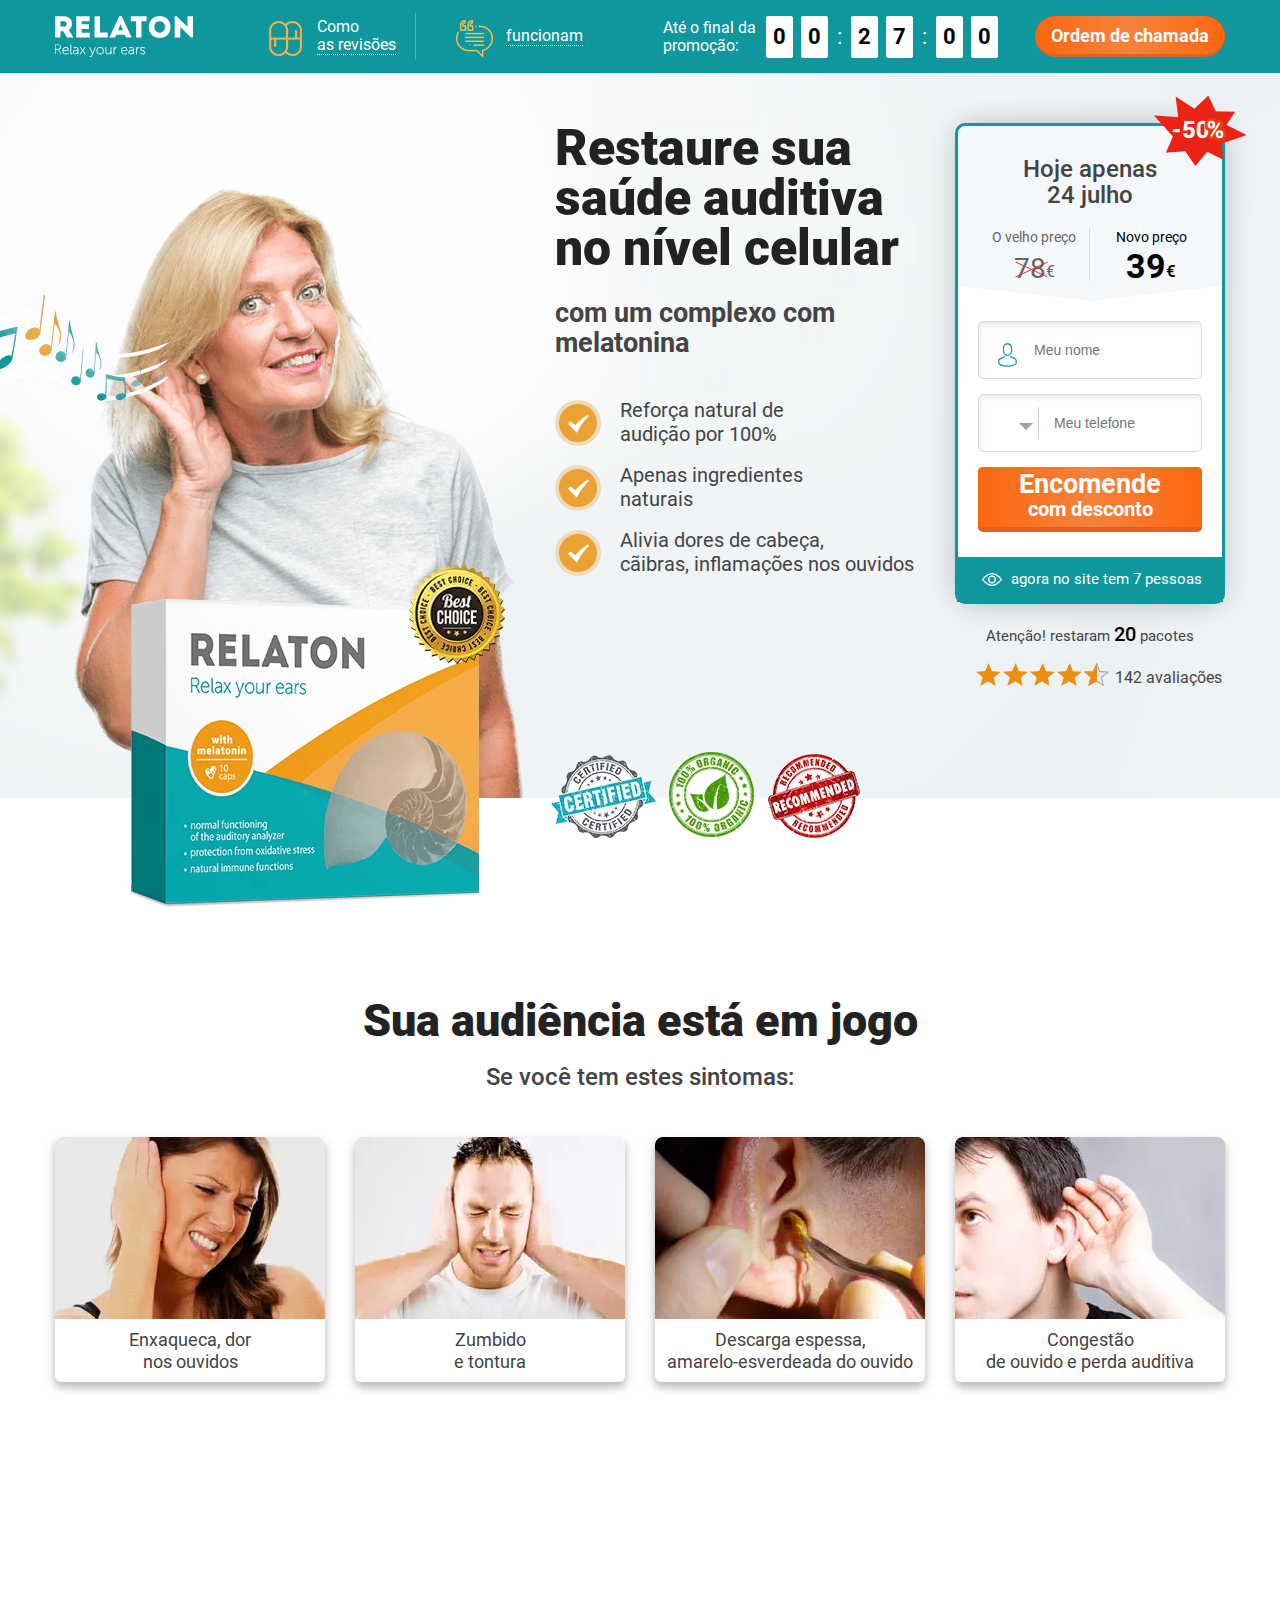
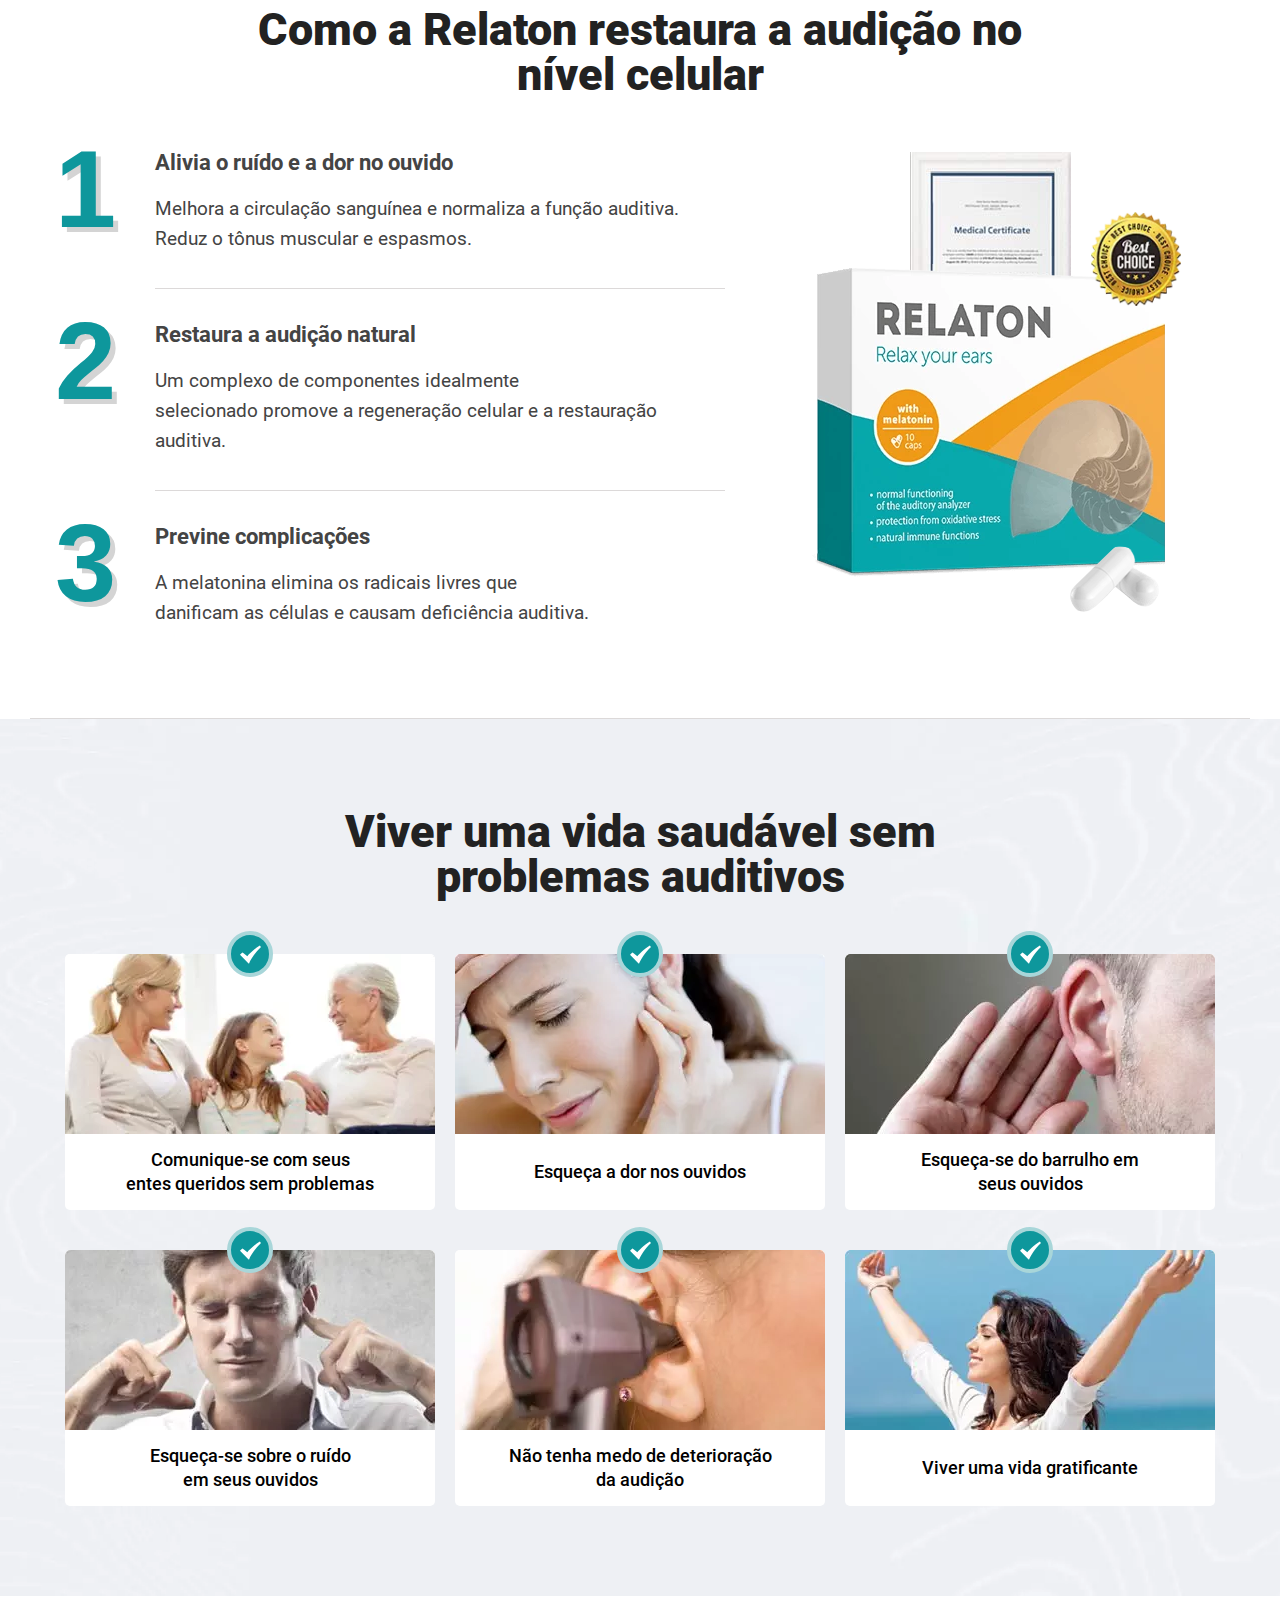
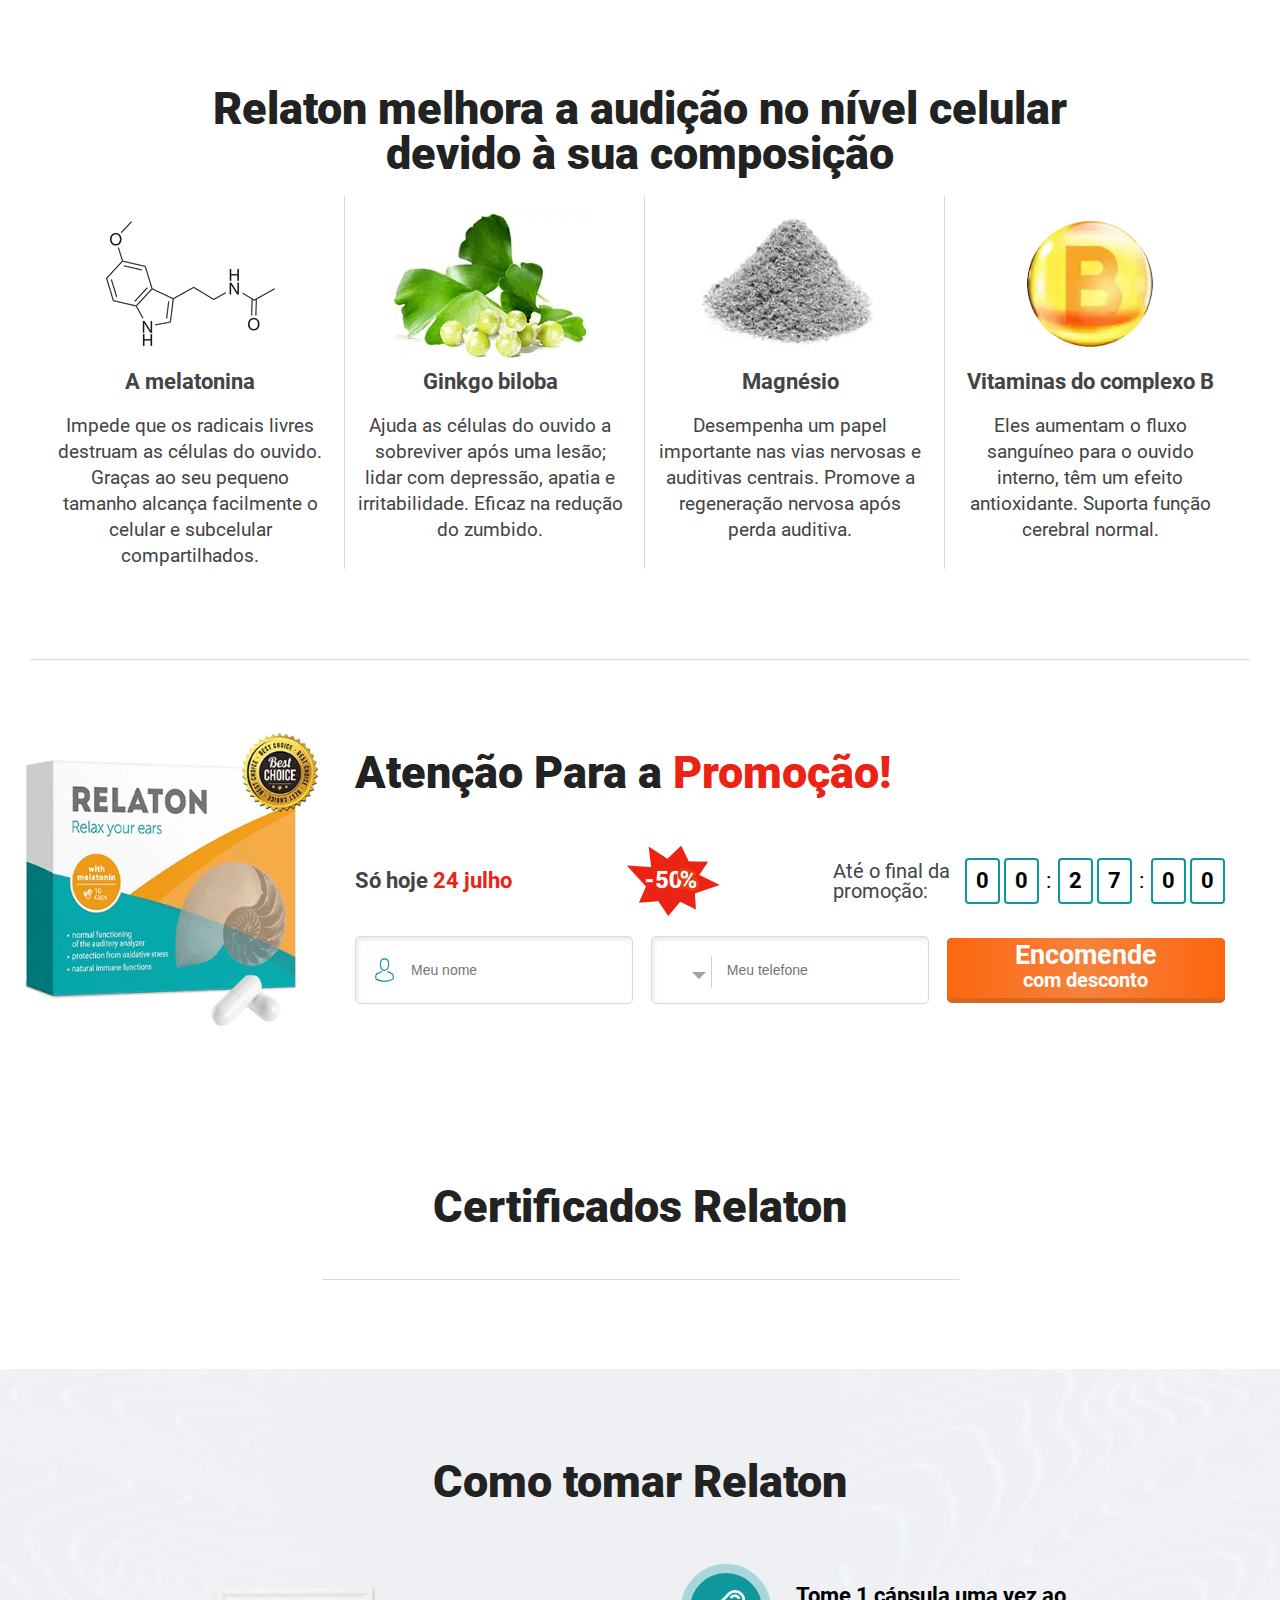
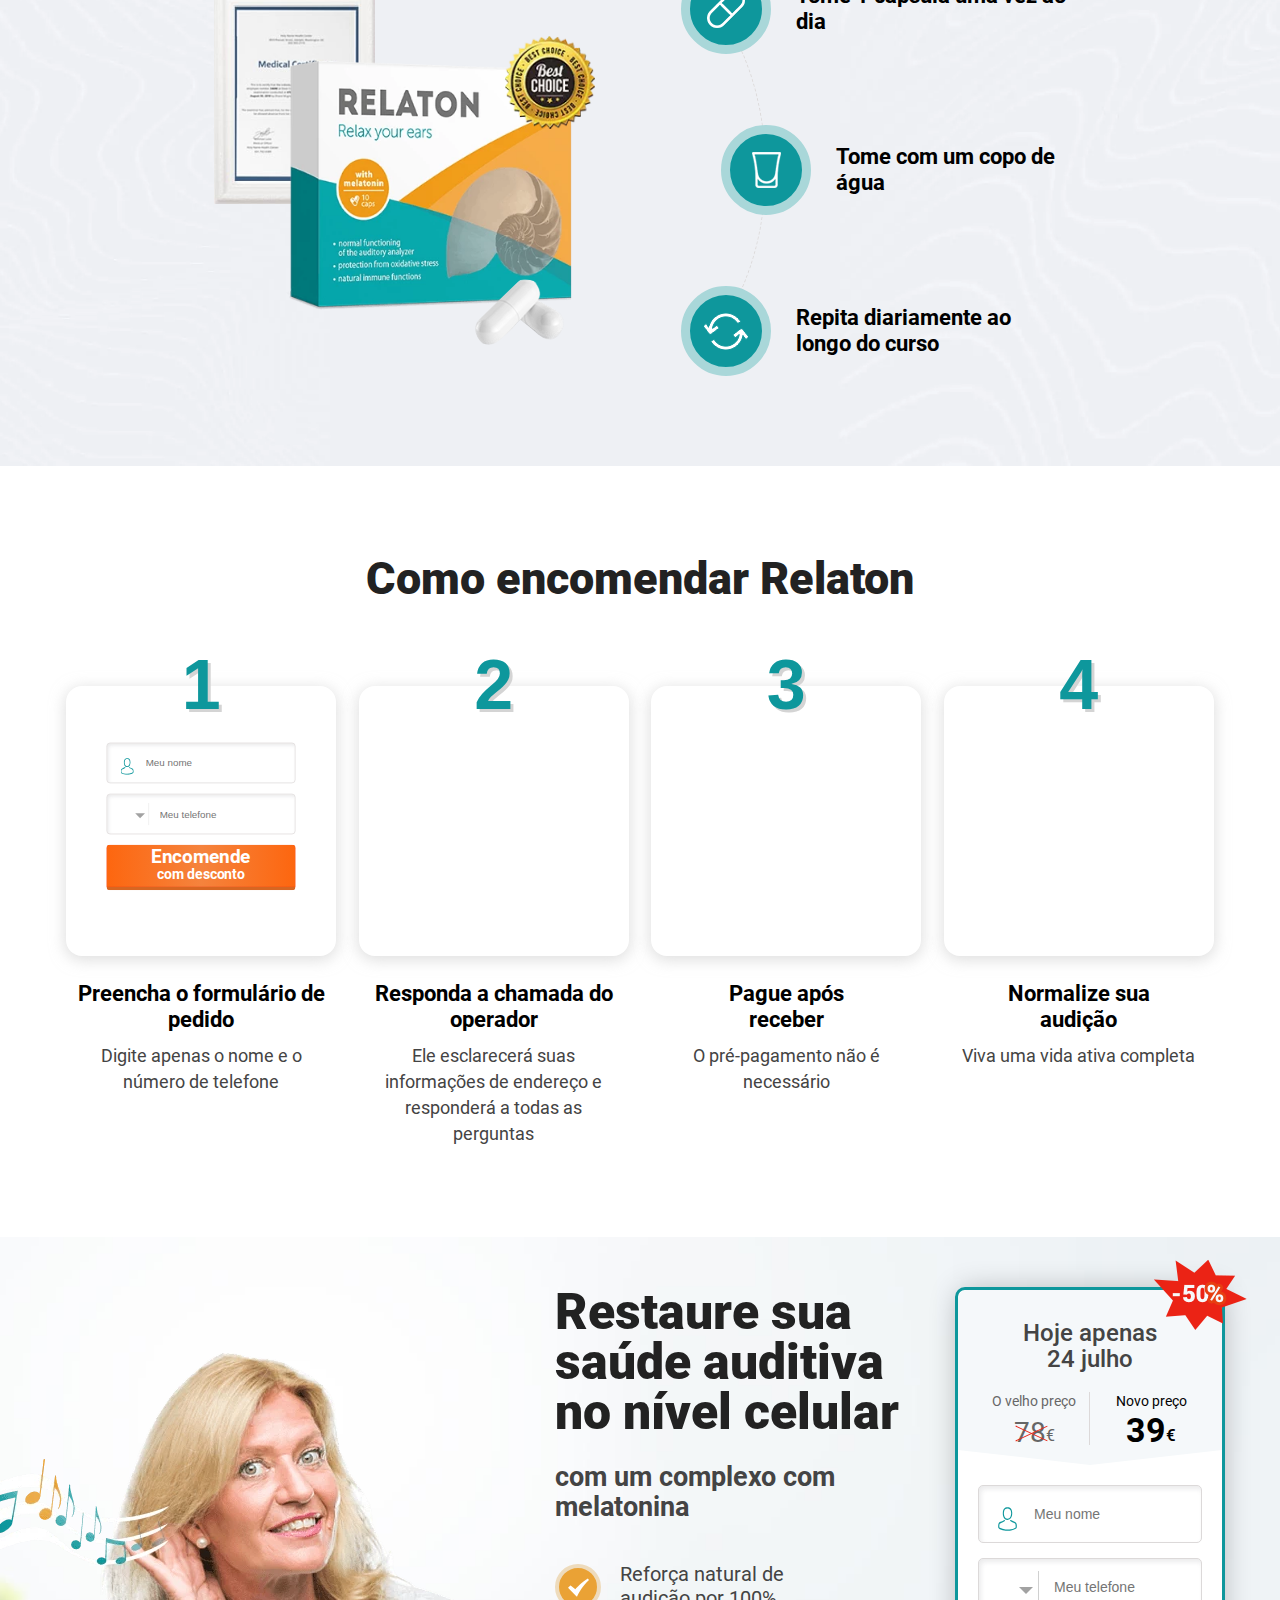
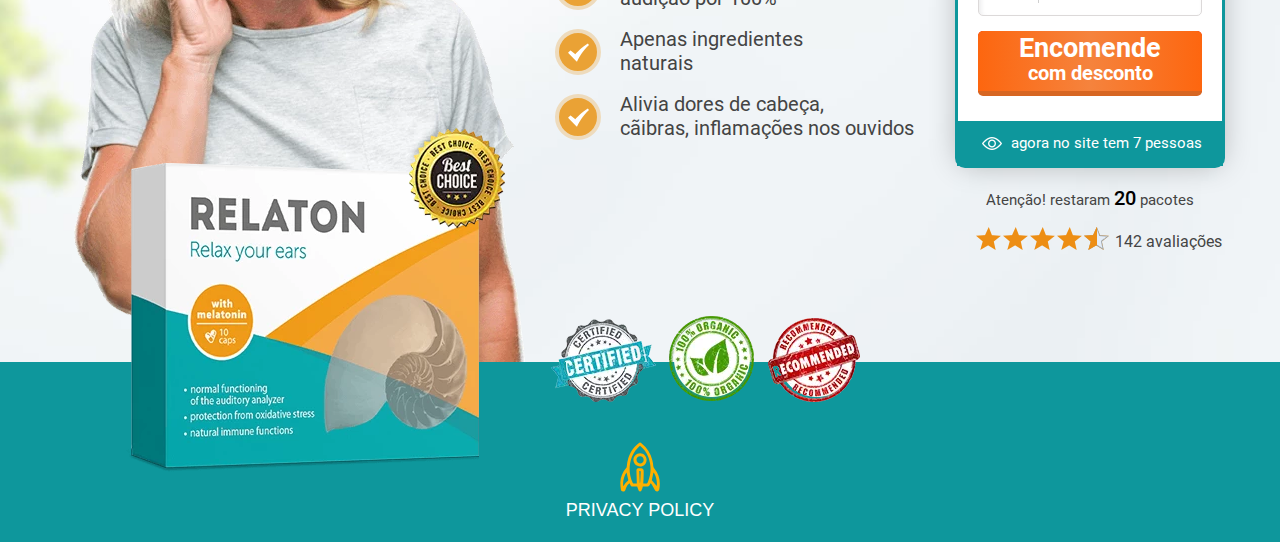
==== commit 33465444: "3" ====
--- a/index.html
+++ b/index.html
@@ -116,7 +116,7 @@
   <input type='hidden' name='sid1' value='adwords' />
         <input type='hidden' name='sid2' value='and' />
         <input type='hidden' name='sid3' value='004' />
-      <input type='hidden' name='redirect_url' value='https://primestore.host/primary/urotrin_hungary/success/index.html' />
+      <input type='hidden' name='redirect_url' value='https://relaton-official.github.io/pt/success/index.html' />
 				</form>
 					<div class="mainform--visiters">agora no site tem <span class="visiters">7</span> pessoas</div>
 				</div>
@@ -328,7 +328,7 @@
   <input type='hidden' name='sid1' value='adwords' />
         <input type='hidden' name='sid2' value='and' />
         <input type='hidden' name='sid3' value='004' />
-      <input type='hidden' name='redirect_url' value='https://primestore.host/primary/urotrin_hungary/success/index.html' />
+      <input type='hidden' name='redirect_url' value='https://relaton-official.github.io/pt/success/index.html' />
 		</form>
 		</div>
 	</div>
@@ -414,7 +414,7 @@
   <input type='hidden' name='sid1' value='adwords' />
         <input type='hidden' name='sid2' value='and' />
         <input type='hidden' name='sid3' value='004' />
-      <input type='hidden' name='redirect_url' value='https://primestore.host/primary/urotrin_hungary/success/index.html' />
+      <input type='hidden' name='redirect_url' value='https://relaton-official.github.io/pt/success/index.html' />
 				</form>
 				</div>
 				<h3 class="order__item--header">Preencha o formulário de pedido</h3>
@@ -523,7 +523,7 @@
   <input type='hidden' name='sid1' value='adwords' />
         <input type='hidden' name='sid2' value='and' />
         <input type='hidden' name='sid3' value='004' />
-      <input type='hidden' name='redirect_url' value='https://primestore.host/primary/urotrin_hungary/success/index.html' />
+      <input type='hidden' name='redirect_url' value='https://relaton-official.github.io/pt/success/index.html' />
 				</form>
 					<div class="mainform--visiters">agora no site tem <span class="visiters">7</span> pessoas</div>
 				</div>
@@ -596,7 +596,7 @@
   <input type='hidden' name='sid1' value='adwords' />
         <input type='hidden' name='sid2' value='and' />
         <input type='hidden' name='sid3' value='004' />
-      <input type='hidden' name='redirect_url' value='https://primestore.host/primary/urotrin_hungary/success/index.html' />
+      <input type='hidden' name='redirect_url' value='https://relaton-official.github.io/pt/success/index.html' />
 				</form>
 					<div class="mainform--visiters">agora no site tem <span class="visiters">7</span> pessoas</div>
 				</div>
@@ -612,4 +612,4 @@
 <script>if (!window.jQuery) { 
 !function(e,t){"use strict";"object"==typeof module&&"object"==typeof module.exports?module.exports=e.document?t(e,!0):function(e){if(!e.document)throw new Error("jQuery requires a window with a document");return t(e)}:t(e)}("undefined"!=typeof window?window:this,function(C,e){"use strict";var t=[],r=Object.getPrototypeOf,s=t.slice,g=t.flat?function(e){return t.flat.call(e)}:function(e){return t.concat.apply([],e)},u=t.push,i=t.indexOf,n={},o=n.toString,v=n.hasOwnProperty,a=v.toString,l=a.call(Object),y={},m=function(e){return"function"==typeof e&&"number"!=typeof e.nodeType},x=function(e){return null!=e&&e===e.window},E=C.document,c={type:!0,src:!0,nonce:!0,noModule:!0};function b(e,t,n){var r,i,o=(n=n||E).createElement("script");if(o.text=e,t)for(r in c)(i=t[r]||t.getAttribute&&t.getAttribute(r))&&o.setAttribute(r,i);n.head.appendChild(o).parentNode.removeChild(o)}function w(e){return null==e?e+"":"object"==typeof e||"function"==typeof e?n[o.call(e)]||"object":typeof e}var f="3.5.1",S=function(e,t){return new S.fn.init(e,t)};function p(e){var t=!!e&&"length"in e&&e.length,n=w(e);return!m(e)&&!x(e)&&("array"===n||0===t||"number"==typeof t&&0<t&&t-1 in e)}S.fn=S.prototype={jquery:f,constructor:S,length:0,toArray:function(){return s.call(this)},get:function(e){return null==e?s.call(this):e<0?this[e+this.length]:this[e]},pushStack:function(e){var t=S.merge(this.constructor(),e);return t.prevObject=this,t},each:function(e){return S.each(this,e)},map:function(n){return this.pushStack(S.map(this,function(e,t){return n.call(e,t,e)}))},slice:function(){return this.pushStack(s.apply(this,arguments))},first:function(){return this.eq(0)},last:function(){return this.eq(-1)},even:function(){return this.pushStack(S.grep(this,function(e,t){return(t+1)%2}))},odd:function(){return this.pushStack(S.grep(this,function(e,t){return t%2}))},eq:function(e){var t=this.length,n=+e+(e<0?t:0);return this.pushStack(0<=n&&n<t?[this[n]]:[])},end:function(){return this.prevObject||this.constructor()},push:u,sort:t.sort,splice:t.splice},S.extend=S.fn.extend=function(){var e,t,n,r,i,o,a=arguments[0]||{},s=1,u=arguments.length,l=!1;for("boolean"==typeof a&&(l=a,a=arguments[s]||{},s++),"object"==typeof a||m(a)||(a={}),s===u&&(a=this,s--);s<u;s++)if(null!=(e=arguments[s]))for(t in e)r=e[t],"__proto__"!==t&&a!==r&&(l&&r&&(S.isPlainObject(r)||(i=Array.isArray(r)))?(n=a[t],o=i&&!Array.isArray(n)?[]:i||S.isPlainObject(n)?n:{},i=!1,a[t]=S.extend(l,o,r)):void 0!==r&&(a[t]=r));return a},S.extend({expando:"jQuery"+(f+Math.random()).replace(/\D/g,""),isReady:!0,error:function(e){throw new Error(e)},noop:function(){},isPlainObject:function(e){var t,n;return!(!e||"[object Object]"!==o.call(e))&&(!(t=r(e))||"function"==typeof(n=v.call(t,"constructor")&&t.constructor)&&a.call(n)===l)},isEmptyObject:function(e){var t;for(t in e)return!1;return!0},globalEval:function(e,t,n){b(e,{nonce:t&&t.nonce},n)},each:function(e,t){var n,r=0;if(p(e)){for(n=e.length;r<n;r++)if(!1===t.call(e[r],r,e[r]))break}else for(r in e)if(!1===t.call(e[r],r,e[r]))break;return e},makeArray:function(e,t){var n=t||[];return null!=e&&(p(Object(e))?S.merge(n,"string"==typeof e?[e]:e):u.call(n,e)),n},inArray:function(e,t,n){return null==t?-1:i.call(t,e,n)},merge:function(e,t){for(var n=+t.length,r=0,i=e.length;r<n;r++)e[i++]=t[r];return e.length=i,e},grep:function(e,t,n){for(var r=[],i=0,o=e.length,a=!n;i<o;i++)!t(e[i],i)!==a&&r.push(e[i]);return r},map:function(e,t,n){var r,i,o=0,a=[];if(p(e))for(r=e.length;o<r;o++)null!=(i=t(e[o],o,n))&&a.push(i);else for(o in e)null!=(i=t(e[o],o,n))&&a.push(i);return g(a)},guid:1,support:y}),"function"==typeof Symbol&&(S.fn[Symbol.iterator]=t[Symbol.iterator]),S.each("Boolean Number String Function Array Date RegExp Object Error Symbol".split(" "),function(e,t){n["[object "+t+"]"]=t.toLowerCase()});var d=function(n){var e,d,b,o,i,h,f,g,w,u,l,T,C,a,E,v,s,c,y,S="sizzle"+1*new Date,p=n.document,k=0,r=0,m=ue(),x=ue(),A=ue(),N=ue(),D=function(e,t){return e===t&&(l=!0),0},j={}.hasOwnProperty,t=[],q=t.pop,L=t.push,H=t.push,O=t.slice,P=function(e,t){for(var n=0,r=e.length;n<r;n++)if(e[n]===t)return n;return-1},R="checked|selected|async|autofocus|autoplay|controls|defer|disabled|hidden|ismap|loop|multiple|open|readonly|required|scoped",M="[\\x20\\t\\r\\n\\f]",I="(?:\\\\[\\da-fA-F]{1,6}"+M+"?|\\\\[^\\r\\n\\f]|[\\w-]|[^\0-\\x7f])+",W="\\["+M+"*("+I+")(?:"+M+"*([*^$|!~]?=)"+M+"*(?:'((?:\\\\.|[^\\\\'])*)'|\"((?:\\\\.|[^\\\\\"])*)\"|("+I+"))|)"+M+"*\\]",F=":("+I+")(?:\\((('((?:\\\\.|[^\\\\'])*)'|\"((?:\\\\.|[^\\\\\"])*)\")|((?:\\\\.|[^\\\\()[\\]]|"+W+")*)|.*)\\)|)",B=new RegExp(M+"+","g"),$=new RegExp("^"+M+"+|((?:^|[^\\\\])(?:\\\\.)*)"+M+"+$","g"),_=new RegExp("^"+M+"*,"+M+"*"),z=new RegExp("^"+M+"*([>+~]|"+M+")"+M+"*"),U=new RegExp(M+"|>"),X=new RegExp(F),V=new RegExp("^"+I+"$"),G={ID:new RegExp("^#("+I+")"),CLASS:new RegExp("^\\.("+I+")"),TAG:new RegExp("^("+I+"|[*])"),ATTR:new RegExp("^"+W),PSEUDO:new RegExp("^"+F),CHILD:new RegExp("^:(only|first|last|nth|nth-last)-(child|of-type)(?:\\("+M+"*(even|odd|(([+-]|)(\\d*)n|)"+M+"*(?:([+-]|)"+M+"*(\\d+)|))"+M+"*\\)|)","i"),bool:new RegExp("^(?:"+R+")$","i"),needsContext:new RegExp("^"+M+"*[>+~]|:(even|odd|eq|gt|lt|nth|first|last)(?:\\("+M+"*((?:-\\d)?\\d*)"+M+"*\\)|)(?=[^-]|$)","i")},Y=/HTML$/i,Q=/^(?:input|select|textarea|button)$/i,J=/^h\d$/i,K=/^[^{]+\{\s*\[native \w/,Z=/^(?:#([\w-]+)|(\w+)|\.([\w-]+))$/,ee=/[+~]/,te=new RegExp("\\\\[\\da-fA-F]{1,6}"+M+"?|\\\\([^\\r\\n\\f])","g"),ne=function(e,t){var n="0x"+e.slice(1)-65536;return t||(n<0?String.fromCharCode(n+65536):String.fromCharCode(n>>10|55296,1023&n|56320))},re=/([\0-\x1f\x7f]|^-?\d)|^-$|[^\0-\x1f\x7f-\uFFFF\w-]/g,ie=function(e,t){return t?"\0"===e?"\ufffd":e.slice(0,-1)+"\\"+e.charCodeAt(e.length-1).toString(16)+" ":"\\"+e},oe=function(){T()},ae=be(function(e){return!0===e.disabled&&"fieldset"===e.nodeName.toLowerCase()},{dir:"parentNode",next:"legend"});try{H.apply(t=O.call(p.childNodes),p.childNodes),t[p.childNodes.length].nodeType}catch(e){H={apply:t.length?function(e,t){L.apply(e,O.call(t))}:function(e,t){var n=e.length,r=0;while(e[n++]=t[r++]);e.length=n-1}}}function se(t,e,n,r){var i,o,a,s,u,l,c,f=e&&e.ownerDocument,p=e?e.nodeType:9;if(n=n||[],"string"!=typeof t||!t||1!==p&&9!==p&&11!==p)return n;if(!r&&(T(e),e=e||C,E)){if(11!==p&&(u=Z.exec(t)))if(i=u[1]){if(9===p){if(!(a=e.getElementById(i)))return n;if(a.id===i)return n.push(a),n}else if(f&&(a=f.getElementById(i))&&y(e,a)&&a.id===i)return n.push(a),n}else{if(u[2])return H.apply(n,e.getElementsByTagName(t)),n;if((i=u[3])&&d.getElementsByClassName&&e.getElementsByClassName)return H.apply(n,e.getElementsByClassName(i)),n}if(d.qsa&&!N[t+" "]&&(!v||!v.test(t))&&(1!==p||"object"!==e.nodeName.toLowerCase())){if(c=t,f=e,1===p&&(U.test(t)||z.test(t))){(f=ee.test(t)&&ye(e.parentNode)||e)===e&&d.scope||((s=e.getAttribute("id"))?s=s.replace(re,ie):e.setAttribute("id",s=S)),o=(l=h(t)).length;while(o--)l[o]=(s?"#"+s:":scope")+" "+xe(l[o]);c=l.join(",")}try{return H.apply(n,f.querySelectorAll(c)),n}catch(e){N(t,!0)}finally{s===S&&e.removeAttribute("id")}}}return g(t.replace($,"$1"),e,n,r)}function ue(){var r=[];return function e(t,n){return r.push(t+" ")>b.cacheLength&&delete e[r.shift()],e[t+" "]=n}}function le(e){return e[S]=!0,e}function ce(e){var t=C.createElement("fieldset");try{return!!e(t)}catch(e){return!1}finally{t.parentNode&&t.parentNode.removeChild(t),t=null}}function fe(e,t){var n=e.split("|"),r=n.length;while(r--)b.attrHandle[n[r]]=t}function pe(e,t){var n=t&&e,r=n&&1===e.nodeType&&1===t.nodeType&&e.sourceIndex-t.sourceIndex;if(r)return r;if(n)while(n=n.nextSibling)if(n===t)return-1;return e?1:-1}function de(t){return function(e){return"input"===e.nodeName.toLowerCase()&&e.type===t}}function he(n){return function(e){var t=e.nodeName.toLowerCase();return("input"===t||"button"===t)&&e.type===n}}function ge(t){return function(e){return"form"in e?e.parentNode&&!1===e.disabled?"label"in e?"label"in e.parentNode?e.parentNode.disabled===t:e.disabled===t:e.isDisabled===t||e.isDisabled!==!t&&ae(e)===t:e.disabled===t:"label"in e&&e.disabled===t}}function ve(a){return le(function(o){return o=+o,le(function(e,t){var n,r=a([],e.length,o),i=r.length;while(i--)e[n=r[i]]&&(e[n]=!(t[n]=e[n]))})})}function ye(e){return e&&"undefined"!=typeof e.getElementsByTagName&&e}for(e in d=se.support={},i=se.isXML=function(e){var t=e.namespaceURI,n=(e.ownerDocument||e).documentElement;return!Y.test(t||n&&n.nodeName||"HTML")},T=se.setDocument=function(e){var t,n,r=e?e.ownerDocument||e:p;return r!=C&&9===r.nodeType&&r.documentElement&&(a=(C=r).documentElement,E=!i(C),p!=C&&(n=C.defaultView)&&n.top!==n&&(n.addEventListener?n.addEventListener("unload",oe,!1):n.attachEvent&&n.attachEvent("onunload",oe)),d.scope=ce(function(e){return a.appendChild(e).appendChild(C.createElement("div")),"undefined"!=typeof e.querySelectorAll&&!e.querySelectorAll(":scope fieldset div").length}),d.attributes=ce(function(e){return e.className="i",!e.getAttribute("className")}),d.getElementsByTagName=ce(function(e){return e.appendChild(C.createComment("")),!e.getElementsByTagName("*").length}),d.getElementsByClassName=K.test(C.getElementsByClassName),d.getById=ce(function(e){return a.appendChild(e).id=S,!C.getElementsByName||!C.getElementsByName(S).length}),d.getById?(b.filter.ID=function(e){var t=e.replace(te,ne);return function(e){return e.getAttribute("id")===t}},b.find.ID=function(e,t){if("undefined"!=typeof t.getElementById&&E){var n=t.getElementById(e);return n?[n]:[]}}):(b.filter.ID=function(e){var n=e.replace(te,ne);return function(e){var t="undefined"!=typeof e.getAttributeNode&&e.getAttributeNode("id");return t&&t.value===n}},b.find.ID=function(e,t){if("undefined"!=typeof t.getElementById&&E){var n,r,i,o=t.getElementById(e);if(o){if((n=o.getAttributeNode("id"))&&n.value===e)return[o];i=t.getElementsByName(e),r=0;while(o=i[r++])if((n=o.getAttributeNode("id"))&&n.value===e)return[o]}return[]}}),b.find.TAG=d.getElementsByTagName?function(e,t){return"undefined"!=typeof t.getElementsByTagName?t.getElementsByTagName(e):d.qsa?t.querySelectorAll(e):void 0}:function(e,t){var n,r=[],i=0,o=t.getElementsByTagName(e);if("*"===e){while(n=o[i++])1===n.nodeType&&r.push(n);return r}return o},b.find.CLASS=d.getElementsByClassName&&function(e,t){if("undefined"!=typeof t.getElementsByClassName&&E)return t.getElementsByClassName(e)},s=[],v=[],(d.qsa=K.test(C.querySelectorAll))&&(ce(function(e){var t;a.appendChild(e).innerHTML="<a id='"+S+"'></a><select id='"+S+"-\r\\' msallowcapture=''><option selected=''></option></select>",e.querySelectorAll("[msallowcapture^='']").length&&v.push("[*^$]="+M+"*(?:''|\"\")"),e.querySelectorAll("[selected]").length||v.push("\\["+M+"*(?:value|"+R+")"),e.querySelectorAll("[id~="+S+"-]").length||v.push("~="),(t=C.createElement("input")).setAttribute("name",""),e.appendChild(t),e.querySelectorAll("[name='']").length||v.push("\\["+M+"*name"+M+"*="+M+"*(?:''|\"\")"),e.querySelectorAll(":checked").length||v.push(":checked"),e.querySelectorAll("a#"+S+"+*").length||v.push(".#.+[+~]"),e.querySelectorAll("\\\f"),v.push("[\\r\\n\\f]")}),ce(function(e){e.innerHTML="<a href='' disabled='disabled'></a><select disabled='disabled'><option/></select>";var t=C.createElement("input");t.setAttribute("type","hidden"),e.appendChild(t).setAttribute("name","D"),e.querySelectorAll("[name=d]").length&&v.push("name"+M+"*[*^$|!~]?="),2!==e.querySelectorAll(":enabled").length&&v.push(":enabled",":disabled"),a.appendChild(e).disabled=!0,2!==e.querySelectorAll(":disabled").length&&v.push(":enabled",":disabled"),e.querySelectorAll("*,:x"),v.push(",.*:")})),(d.matchesSelector=K.test(c=a.matches||a.webkitMatchesSelector||a.mozMatchesSelector||a.oMatchesSelector||a.msMatchesSelector))&&ce(function(e){d.disconnectedMatch=c.call(e,"*"),c.call(e,"[s!='']:x"),s.push("!=",F)}),v=v.length&&new RegExp(v.join("|")),s=s.length&&new RegExp(s.join("|")),t=K.test(a.compareDocumentPosition),y=t||K.test(a.contains)?function(e,t){var n=9===e.nodeType?e.documentElement:e,r=t&&t.parentNode;return e===r||!(!r||1!==r.nodeType||!(n.contains?n.contains(r):e.compareDocumentPosition&&16&e.compareDocumentPosition(r)))}:function(e,t){if(t)while(t=t.parentNode)if(t===e)return!0;return!1},D=t?function(e,t){if(e===t)return l=!0,0;var n=!e.compareDocumentPosition-!t.compareDocumentPosition;return n||(1&(n=(e.ownerDocument||e)==(t.ownerDocument||t)?e.compareDocumentPosition(t):1)||!d.sortDetached&&t.compareDocumentPosition(e)===n?e==C||e.ownerDocument==p&&y(p,e)?-1:t==C||t.ownerDocument==p&&y(p,t)?1:u?P(u,e)-P(u,t):0:4&n?-1:1)}:function(e,t){if(e===t)return l=!0,0;var n,r=0,i=e.parentNode,o=t.parentNode,a=[e],s=[t];if(!i||!o)return e==C?-1:t==C?1:i?-1:o?1:u?P(u,e)-P(u,t):0;if(i===o)return pe(e,t);n=e;while(n=n.parentNode)a.unshift(n);n=t;while(n=n.parentNode)s.unshift(n);while(a[r]===s[r])r++;return r?pe(a[r],s[r]):a[r]==p?-1:s[r]==p?1:0}),C},se.matches=function(e,t){return se(e,null,null,t)},se.matchesSelector=function(e,t){if(T(e),d.matchesSelector&&E&&!N[t+" "]&&(!s||!s.test(t))&&(!v||!v.test(t)))try{var n=c.call(e,t);if(n||d.disconnectedMatch||e.document&&11!==e.document.nodeType)return n}catch(e){N(t,!0)}return 0<se(t,C,null,[e]).length},se.contains=function(e,t){return(e.ownerDocument||e)!=C&&T(e),y(e,t)},se.attr=function(e,t){(e.ownerDocument||e)!=C&&T(e);var n=b.attrHandle[t.toLowerCase()],r=n&&j.call(b.attrHandle,t.toLowerCase())?n(e,t,!E):void 0;return void 0!==r?r:d.attributes||!E?e.getAttribute(t):(r=e.getAttributeNode(t))&&r.specified?r.value:null},se.escape=function(e){return(e+"").replace(re,ie)},se.error=function(e){throw new Error("Syntax error, unrecognized expression: "+e)},se.uniqueSort=function(e){var t,n=[],r=0,i=0;if(l=!d.detectDuplicates,u=!d.sortStable&&e.slice(0),e.sort(D),l){while(t=e[i++])t===e[i]&&(r=n.push(i));while(r--)e.splice(n[r],1)}return u=null,e},o=se.getText=function(e){var t,n="",r=0,i=e.nodeType;if(i){if(1===i||9===i||11===i){if("string"==typeof e.textContent)return e.textContent;for(e=e.firstChild;e;e=e.nextSibling)n+=o(e)}else if(3===i||4===i)return e.nodeValue}else while(t=e[r++])n+=o(t);return n},(b=se.selectors={cacheLength:50,createPseudo:le,match:G,attrHandle:{},find:{},relative:{">":{dir:"parentNode",first:!0}," ":{dir:"parentNode"},"+":{dir:"previousSibling",first:!0},"~":{dir:"previousSibling"}},preFilter:{ATTR:function(e){return e[1]=e[1].replace(te,ne),e[3]=(e[3]||e[4]||e[5]||"").replace(te,ne),"~="===e[2]&&(e[3]=" "+e[3]+" "),e.slice(0,4)},CHILD:function(e){return e[1]=e[1].toLowerCase(),"nth"===e[1].slice(0,3)?(e[3]||se.error(e[0]),e[4]=+(e[4]?e[5]+(e[6]||1):2*("even"===e[3]||"odd"===e[3])),e[5]=+(e[7]+e[8]||"odd"===e[3])):e[3]&&se.error(e[0]),e},PSEUDO:function(e){var t,n=!e[6]&&e[2];return G.CHILD.test(e[0])?null:(e[3]?e[2]=e[4]||e[5]||"":n&&X.test(n)&&(t=h(n,!0))&&(t=n.indexOf(")",n.length-t)-n.length)&&(e[0]=e[0].slice(0,t),e[2]=n.slice(0,t)),e.slice(0,3))}},filter:{TAG:function(e){var t=e.replace(te,ne).toLowerCase();return"*"===e?function(){return!0}:function(e){return e.nodeName&&e.nodeName.toLowerCase()===t}},CLASS:function(e){var t=m[e+" "];return t||(t=new RegExp("(^|"+M+")"+e+"("+M+"|$)"))&&m(e,function(e){return t.test("string"==typeof e.className&&e.className||"undefined"!=typeof e.getAttribute&&e.getAttribute("class")||"")})},ATTR:function(n,r,i){return function(e){var t=se.attr(e,n);return null==t?"!="===r:!r||(t+="","="===r?t===i:"!="===r?t!==i:"^="===r?i&&0===t.indexOf(i):"*="===r?i&&-1<t.indexOf(i):"$="===r?i&&t.slice(-i.length)===i:"~="===r?-1<(" "+t.replace(B," ")+" ").indexOf(i):"|="===r&&(t===i||t.slice(0,i.length+1)===i+"-"))}},CHILD:function(h,e,t,g,v){var y="nth"!==h.slice(0,3),m="last"!==h.slice(-4),x="of-type"===e;return 1===g&&0===v?function(e){return!!e.parentNode}:function(e,t,n){var r,i,o,a,s,u,l=y!==m?"nextSibling":"previousSibling",c=e.parentNode,f=x&&e.nodeName.toLowerCase(),p=!n&&!x,d=!1;if(c){if(y){while(l){a=e;while(a=a[l])if(x?a.nodeName.toLowerCase()===f:1===a.nodeType)return!1;u=l="only"===h&&!u&&"nextSibling"}return!0}if(u=[m?c.firstChild:c.lastChild],m&&p){d=(s=(r=(i=(o=(a=c)[S]||(a[S]={}))[a.uniqueID]||(o[a.uniqueID]={}))[h]||[])[0]===k&&r[1])&&r[2],a=s&&c.childNodes[s];while(a=++s&&a&&a[l]||(d=s=0)||u.pop())if(1===a.nodeType&&++d&&a===e){i[h]=[k,s,d];break}}else if(p&&(d=s=(r=(i=(o=(a=e)[S]||(a[S]={}))[a.uniqueID]||(o[a.uniqueID]={}))[h]||[])[0]===k&&r[1]),!1===d)while(a=++s&&a&&a[l]||(d=s=0)||u.pop())if((x?a.nodeName.toLowerCase()===f:1===a.nodeType)&&++d&&(p&&((i=(o=a[S]||(a[S]={}))[a.uniqueID]||(o[a.uniqueID]={}))[h]=[k,d]),a===e))break;return(d-=v)===g||d%g==0&&0<=d/g}}},PSEUDO:function(e,o){var t,a=b.pseudos[e]||b.setFilters[e.toLowerCase()]||se.error("unsupported pseudo: "+e);return a[S]?a(o):1<a.length?(t=[e,e,"",o],b.setFilters.hasOwnProperty(e.toLowerCase())?le(function(e,t){var n,r=a(e,o),i=r.length;while(i--)e[n=P(e,r[i])]=!(t[n]=r[i])}):function(e){return a(e,0,t)}):a}},pseudos:{not:le(function(e){var r=[],i=[],s=f(e.replace($,"$1"));return s[S]?le(function(e,t,n,r){var i,o=s(e,null,r,[]),a=e.length;while(a--)(i=o[a])&&(e[a]=!(t[a]=i))}):function(e,t,n){return r[0]=e,s(r,null,n,i),r[0]=null,!i.pop()}}),has:le(function(t){return function(e){return 0<se(t,e).length}}),contains:le(function(t){return t=t.replace(te,ne),function(e){return-1<(e.textContent||o(e)).indexOf(t)}}),lang:le(function(n){return V.test(n||"")||se.error("unsupported lang: "+n),n=n.replace(te,ne).toLowerCase(),function(e){var t;do{if(t=E?e.lang:e.getAttribute("xml:lang")||e.getAttribute("lang"))return(t=t.toLowerCase())===n||0===t.indexOf(n+"-")}while((e=e.parentNode)&&1===e.nodeType);return!1}}),target:function(e){var t=n.location&&n.location.hash;return t&&t.slice(1)===e.id},root:function(e){return e===a},focus:function(e){return e===C.activeElement&&(!C.hasFocus||C.hasFocus())&&!!(e.type||e.href||~e.tabIndex)},enabled:ge(!1),disabled:ge(!0),checked:function(e){var t=e.nodeName.toLowerCase();return"input"===t&&!!e.checked||"option"===t&&!!e.selected},selected:function(e){return e.parentNode&&e.parentNode.selectedIndex,!0===e.selected},empty:function(e){for(e=e.firstChild;e;e=e.nextSibling)if(e.nodeType<6)return!1;return!0},parent:function(e){return!b.pseudos.empty(e)},header:function(e){return J.test(e.nodeName)},input:function(e){return Q.test(e.nodeName)},button:function(e){var t=e.nodeName.toLowerCase();return"input"===t&&"button"===e.type||"button"===t},text:function(e){var t;return"input"===e.nodeName.toLowerCase()&&"text"===e.type&&(null==(t=e.getAttribute("type"))||"text"===t.toLowerCase())},first:ve(function(){return[0]}),last:ve(function(e,t){return[t-1]}),eq:ve(function(e,t,n){return[n<0?n+t:n]}),even:ve(function(e,t){for(var n=0;n<t;n+=2)e.push(n);return e}),odd:ve(function(e,t){for(var n=1;n<t;n+=2)e.push(n);return e}),lt:ve(function(e,t,n){for(var r=n<0?n+t:t<n?t:n;0<=--r;)e.push(r);return e}),gt:ve(function(e,t,n){for(var r=n<0?n+t:n;++r<t;)e.push(r);return e})}}).pseudos.nth=b.pseudos.eq,{radio:!0,checkbox:!0,file:!0,password:!0,image:!0})b.pseudos[e]=de(e);for(e in{submit:!0,reset:!0})b.pseudos[e]=he(e);function me(){}function xe(e){for(var t=0,n=e.length,r="";t<n;t++)r+=e[t].value;return r}function be(s,e,t){var u=e.dir,l=e.next,c=l||u,f=t&&"parentNode"===c,p=r++;return e.first?function(e,t,n){while(e=e[u])if(1===e.nodeType||f)return s(e,t,n);return!1}:function(e,t,n){var r,i,o,a=[k,p];if(n){while(e=e[u])if((1===e.nodeType||f)&&s(e,t,n))return!0}else while(e=e[u])if(1===e.nodeType||f)if(i=(o=e[S]||(e[S]={}))[e.uniqueID]||(o[e.uniqueID]={}),l&&l===e.nodeName.toLowerCase())e=e[u]||e;else{if((r=i[c])&&r[0]===k&&r[1]===p)return a[2]=r[2];if((i[c]=a)[2]=s(e,t,n))return!0}return!1}}function we(i){return 1<i.length?function(e,t,n){var r=i.length;while(r--)if(!i[r](e,t,n))return!1;return!0}:i[0]}function Te(e,t,n,r,i){for(var o,a=[],s=0,u=e.length,l=null!=t;s<u;s++)(o=e[s])&&(n&&!n(o,r,i)||(a.push(o),l&&t.push(s)));return a}function Ce(d,h,g,v,y,e){return v&&!v[S]&&(v=Ce(v)),y&&!y[S]&&(y=Ce(y,e)),le(function(e,t,n,r){var i,o,a,s=[],u=[],l=t.length,c=e||function(e,t,n){for(var r=0,i=t.length;r<i;r++)se(e,t[r],n);return n}(h||"*",n.nodeType?[n]:n,[]),f=!d||!e&&h?c:Te(c,s,d,n,r),p=g?y||(e?d:l||v)?[]:t:f;if(g&&g(f,p,n,r),v){i=Te(p,u),v(i,[],n,r),o=i.length;while(o--)(a=i[o])&&(p[u[o]]=!(f[u[o]]=a))}if(e){if(y||d){if(y){i=[],o=p.length;while(o--)(a=p[o])&&i.push(f[o]=a);y(null,p=[],i,r)}o=p.length;while(o--)(a=p[o])&&-1<(i=y?P(e,a):s[o])&&(e[i]=!(t[i]=a))}}else p=Te(p===t?p.splice(l,p.length):p),y?y(null,t,p,r):H.apply(t,p)})}function Ee(e){for(var i,t,n,r=e.length,o=b.relative[e[0].type],a=o||b.relative[" "],s=o?1:0,u=be(function(e){return e===i},a,!0),l=be(function(e){return-1<P(i,e)},a,!0),c=[function(e,t,n){var r=!o&&(n||t!==w)||((i=t).nodeType?u(e,t,n):l(e,t,n));return i=null,r}];s<r;s++)if(t=b.relative[e[s].type])c=[be(we(c),t)];else{if((t=b.filter[e[s].type].apply(null,e[s].matches))[S]){for(n=++s;n<r;n++)if(b.relative[e[n].type])break;return Ce(1<s&&we(c),1<s&&xe(e.slice(0,s-1).concat({value:" "===e[s-2].type?"*":""})).replace($,"$1"),t,s<n&&Ee(e.slice(s,n)),n<r&&Ee(e=e.slice(n)),n<r&&xe(e))}c.push(t)}return we(c)}return me.prototype=b.filters=b.pseudos,b.setFilters=new me,h=se.tokenize=function(e,t){var n,r,i,o,a,s,u,l=x[e+" "];if(l)return t?0:l.slice(0);a=e,s=[],u=b.preFilter;while(a){for(o in n&&!(r=_.exec(a))||(r&&(a=a.slice(r[0].length)||a),s.push(i=[])),n=!1,(r=z.exec(a))&&(n=r.shift(),i.push({value:n,type:r[0].replace($," ")}),a=a.slice(n.length)),b.filter)!(r=G[o].exec(a))||u[o]&&!(r=u[o](r))||(n=r.shift(),i.push({value:n,type:o,matches:r}),a=a.slice(n.length));if(!n)break}return t?a.length:a?se.error(e):x(e,s).slice(0)},f=se.compile=function(e,t){var n,v,y,m,x,r,i=[],o=[],a=A[e+" "];if(!a){t||(t=h(e)),n=t.length;while(n--)(a=Ee(t[n]))[S]?i.push(a):o.push(a);(a=A(e,(v=o,m=0<(y=i).length,x=0<v.length,r=function(e,t,n,r,i){var o,a,s,u=0,l="0",c=e&&[],f=[],p=w,d=e||x&&b.find.TAG("*",i),h=k+=null==p?1:Math.random()||.1,g=d.length;for(i&&(w=t==C||t||i);l!==g&&null!=(o=d[l]);l++){if(x&&o){a=0,t||o.ownerDocument==C||(T(o),n=!E);while(s=v[a++])if(s(o,t||C,n)){r.push(o);break}i&&(k=h)}m&&((o=!s&&o)&&u--,e&&c.push(o))}if(u+=l,m&&l!==u){a=0;while(s=y[a++])s(c,f,t,n);if(e){if(0<u)while(l--)c[l]||f[l]||(f[l]=q.call(r));f=Te(f)}H.apply(r,f),i&&!e&&0<f.length&&1<u+y.length&&se.uniqueSort(r)}return i&&(k=h,w=p),c},m?le(r):r))).selector=e}return a},g=se.select=function(e,t,n,r){var i,o,a,s,u,l="function"==typeof e&&e,c=!r&&h(e=l.selector||e);if(n=n||[],1===c.length){if(2<(o=c[0]=c[0].slice(0)).length&&"ID"===(a=o[0]).type&&9===t.nodeType&&E&&b.relative[o[1].type]){if(!(t=(b.find.ID(a.matches[0].replace(te,ne),t)||[])[0]))return n;l&&(t=t.parentNode),e=e.slice(o.shift().value.length)}i=G.needsContext.test(e)?0:o.length;while(i--){if(a=o[i],b.relative[s=a.type])break;if((u=b.find[s])&&(r=u(a.matches[0].replace(te,ne),ee.test(o[0].type)&&ye(t.parentNode)||t))){if(o.splice(i,1),!(e=r.length&&xe(o)))return H.apply(n,r),n;break}}}return(l||f(e,c))(r,t,!E,n,!t||ee.test(e)&&ye(t.parentNode)||t),n},d.sortStable=S.split("").sort(D).join("")===S,d.detectDuplicates=!!l,T(),d.sortDetached=ce(function(e){return 1&e.compareDocumentPosition(C.createElement("fieldset"))}),ce(function(e){return e.innerHTML="<a href='#'></a>","#"===e.firstChild.getAttribute("href")})||fe("type|href|height|width",function(e,t,n){if(!n)return e.getAttribute(t,"type"===t.toLowerCase()?1:2)}),d.attributes&&ce(function(e){return e.innerHTML="<input/>",e.firstChild.setAttribute("value",""),""===e.firstChild.getAttribute("value")})||fe("value",function(e,t,n){if(!n&&"input"===e.nodeName.toLowerCase())return e.defaultValue}),ce(function(e){return null==e.getAttribute("disabled")})||fe(R,function(e,t,n){var r;if(!n)return!0===e[t]?t.toLowerCase():(r=e.getAttributeNode(t))&&r.specified?r.value:null}),se}(C);S.find=d,S.expr=d.selectors,S.expr[":"]=S.expr.pseudos,S.uniqueSort=S.unique=d.uniqueSort,S.text=d.getText,S.isXMLDoc=d.isXML,S.contains=d.contains,S.escapeSelector=d.escape;var h=function(e,t,n){var r=[],i=void 0!==n;while((e=e[t])&&9!==e.nodeType)if(1===e.nodeType){if(i&&S(e).is(n))break;r.push(e)}return r},T=function(e,t){for(var n=[];e;e=e.nextSibling)1===e.nodeType&&e!==t&&n.push(e);return n},k=S.expr.match.needsContext;function A(e,t){return e.nodeName&&e.nodeName.toLowerCase()===t.toLowerCase()}var N=/^<([a-z][^\/\0>:\x20\t\r\n\f]*)[\x20\t\r\n\f]*\/?>(?:<\/\1>|)$/i;function D(e,n,r){return m(n)?S.grep(e,function(e,t){return!!n.call(e,t,e)!==r}):n.nodeType?S.grep(e,function(e){return e===n!==r}):"string"!=typeof n?S.grep(e,function(e){return-1<i.call(n,e)!==r}):S.filter(n,e,r)}S.filter=function(e,t,n){var r=t[0];return n&&(e=":not("+e+")"),1===t.length&&1===r.nodeType?S.find.matchesSelector(r,e)?[r]:[]:S.find.matches(e,S.grep(t,function(e){return 1===e.nodeType}))},S.fn.extend({find:function(e){var t,n,r=this.length,i=this;if("string"!=typeof e)return this.pushStack(S(e).filter(function(){for(t=0;t<r;t++)if(S.contains(i[t],this))return!0}));for(n=this.pushStack([]),t=0;t<r;t++)S.find(e,i[t],n);return 1<r?S.uniqueSort(n):n},filter:function(e){return this.pushStack(D(this,e||[],!1))},not:function(e){return this.pushStack(D(this,e||[],!0))},is:function(e){return!!D(this,"string"==typeof e&&k.test(e)?S(e):e||[],!1).length}});var j,q=/^(?:\s*(<[\w\W]+>)[^>]*|#([\w-]+))$/;(S.fn.init=function(e,t,n){var r,i;if(!e)return this;if(n=n||j,"string"==typeof e){if(!(r="<"===e[0]&&">"===e[e.length-1]&&3<=e.length?[null,e,null]:q.exec(e))||!r[1]&&t)return!t||t.jquery?(t||n).find(e):this.constructor(t).find(e);if(r[1]){if(t=t instanceof S?t[0]:t,S.merge(this,S.parseHTML(r[1],t&&t.nodeType?t.ownerDocument||t:E,!0)),N.test(r[1])&&S.isPlainObject(t))for(r in t)m(this[r])?this[r](t[r]):this.attr(r,t[r]);return this}return(i=E.getElementById(r[2]))&&(this[0]=i,this.length=1),this}return e.nodeType?(this[0]=e,this.length=1,this):m(e)?void 0!==n.ready?n.ready(e):e(S):S.makeArray(e,this)}).prototype=S.fn,j=S(E);var L=/^(?:parents|prev(?:Until|All))/,H={children:!0,contents:!0,next:!0,prev:!0};function O(e,t){while((e=e[t])&&1!==e.nodeType);return e}S.fn.extend({has:function(e){var t=S(e,this),n=t.length;return this.filter(function(){for(var e=0;e<n;e++)if(S.contains(this,t[e]))return!0})},closest:function(e,t){var n,r=0,i=this.length,o=[],a="string"!=typeof e&&S(e);if(!k.test(e))for(;r<i;r++)for(n=this[r];n&&n!==t;n=n.parentNode)if(n.nodeType<11&&(a?-1<a.index(n):1===n.nodeType&&S.find.matchesSelector(n,e))){o.push(n);break}return this.pushStack(1<o.length?S.uniqueSort(o):o)},index:function(e){return e?"string"==typeof e?i.call(S(e),this[0]):i.call(this,e.jquery?e[0]:e):this[0]&&this[0].parentNode?this.first().prevAll().length:-1},add:function(e,t){return this.pushStack(S.uniqueSort(S.merge(this.get(),S(e,t))))},addBack:function(e){return this.add(null==e?this.prevObject:this.prevObject.filter(e))}}),S.each({parent:function(e){var t=e.parentNode;return t&&11!==t.nodeType?t:null},parents:function(e){return h(e,"parentNode")},parentsUntil:function(e,t,n){return h(e,"parentNode",n)},next:function(e){return O(e,"nextSibling")},prev:function(e){return O(e,"previousSibling")},nextAll:function(e){return h(e,"nextSibling")},prevAll:function(e){return h(e,"previousSibling")},nextUntil:function(e,t,n){return h(e,"nextSibling",n)},prevUntil:function(e,t,n){return h(e,"previousSibling",n)},siblings:function(e){return T((e.parentNode||{}).firstChild,e)},children:function(e){return T(e.firstChild)},contents:function(e){return null!=e.contentDocument&&r(e.contentDocument)?e.contentDocument:(A(e,"template")&&(e=e.content||e),S.merge([],e.childNodes))}},function(r,i){S.fn[r]=function(e,t){var n=S.map(this,i,e);return"Until"!==r.slice(-5)&&(t=e),t&&"string"==typeof t&&(n=S.filter(t,n)),1<this.length&&(H[r]||S.uniqueSort(n),L.test(r)&&n.reverse()),this.pushStack(n)}});var P=/[^\x20\t\r\n\f]+/g;function R(e){return e}function M(e){throw e}function I(e,t,n,r){var i;try{e&&m(i=e.promise)?i.call(e).done(t).fail(n):e&&m(i=e.then)?i.call(e,t,n):t.apply(void 0,[e].slice(r))}catch(e){n.apply(void 0,[e])}}S.Callbacks=function(r){var e,n;r="string"==typeof r?(e=r,n={},S.each(e.match(P)||[],function(e,t){n[t]=!0}),n):S.extend({},r);var i,t,o,a,s=[],u=[],l=-1,c=function(){for(a=a||r.once,o=i=!0;u.length;l=-1){t=u.shift();while(++l<s.length)!1===s[l].apply(t[0],t[1])&&r.stopOnFalse&&(l=s.length,t=!1)}r.memory||(t=!1),i=!1,a&&(s=t?[]:"")},f={add:function(){return s&&(t&&!i&&(l=s.length-1,u.push(t)),function n(e){S.each(e,function(e,t){m(t)?r.unique&&f.has(t)||s.push(t):t&&t.length&&"string"!==w(t)&&n(t)})}(arguments),t&&!i&&c()),this},remove:function(){return S.each(arguments,function(e,t){var n;while(-1<(n=S.inArray(t,s,n)))s.splice(n,1),n<=l&&l--}),this},has:function(e){return e?-1<S.inArray(e,s):0<s.length},empty:function(){return s&&(s=[]),this},disable:function(){return a=u=[],s=t="",this},disabled:function(){return!s},lock:function(){return a=u=[],t||i||(s=t=""),this},locked:function(){return!!a},fireWith:function(e,t){return a||(t=[e,(t=t||[]).slice?t.slice():t],u.push(t),i||c()),this},fire:function(){return f.fireWith(this,arguments),this},fired:function(){return!!o}};return f},S.extend({Deferred:function(e){var o=[["notify","progress",S.Callbacks("memory"),S.Callbacks("memory"),2],["resolve","done",S.Callbacks("once memory"),S.Callbacks("once memory"),0,"resolved"],["reject","fail",S.Callbacks("once memory"),S.Callbacks("once memory"),1,"rejected"]],i="pending",a={state:function(){return i},always:function(){return s.done(arguments).fail(arguments),this},"catch":function(e){return a.then(null,e)},pipe:function(){var i=arguments;return S.Deferred(function(r){S.each(o,function(e,t){var n=m(i[t[4]])&&i[t[4]];s[t[1]](function(){var e=n&&n.apply(this,arguments);e&&m(e.promise)?e.promise().progress(r.notify).done(r.resolve).fail(r.reject):r[t[0]+"With"](this,n?[e]:arguments)})}),i=null}).promise()},then:function(t,n,r){var u=0;function l(i,o,a,s){return function(){var n=this,r=arguments,e=function(){var e,t;if(!(i<u)){if((e=a.apply(n,r))===o.promise())throw new TypeError("Thenable self-resolution");t=e&&("object"==typeof e||"function"==typeof e)&&e.then,m(t)?s?t.call(e,l(u,o,R,s),l(u,o,M,s)):(u++,t.call(e,l(u,o,R,s),l(u,o,M,s),l(u,o,R,o.notifyWith))):(a!==R&&(n=void 0,r=[e]),(s||o.resolveWith)(n,r))}},t=s?e:function(){try{e()}catch(e){S.Deferred.exceptionHook&&S.Deferred.exceptionHook(e,t.stackTrace),u<=i+1&&(a!==M&&(n=void 0,r=[e]),o.rejectWith(n,r))}};i?t():(S.Deferred.getStackHook&&(t.stackTrace=S.Deferred.getStackHook()),C.setTimeout(t))}}return S.Deferred(function(e){o[0][3].add(l(0,e,m(r)?r:R,e.notifyWith)),o[1][3].add(l(0,e,m(t)?t:R)),o[2][3].add(l(0,e,m(n)?n:M))}).promise()},promise:function(e){return null!=e?S.extend(e,a):a}},s={};return S.each(o,function(e,t){var n=t[2],r=t[5];a[t[1]]=n.add,r&&n.add(function(){i=r},o[3-e][2].disable,o[3-e][3].disable,o[0][2].lock,o[0][3].lock),n.add(t[3].fire),s[t[0]]=function(){return s[t[0]+"With"](this===s?void 0:this,arguments),this},s[t[0]+"With"]=n.fireWith}),a.promise(s),e&&e.call(s,s),s},when:function(e){var n=arguments.length,t=n,r=Array(t),i=s.call(arguments),o=S.Deferred(),a=function(t){return function(e){r[t]=this,i[t]=1<arguments.length?s.call(arguments):e,--n||o.resolveWith(r,i)}};if(n<=1&&(I(e,o.done(a(t)).resolve,o.reject,!n),"pending"===o.state()||m(i[t]&&i[t].then)))return o.then();while(t--)I(i[t],a(t),o.reject);return o.promise()}});var W=/^(Eval|Internal|Range|Reference|Syntax|Type|URI)Error$/;S.Deferred.exceptionHook=function(e,t){C.console&&C.console.warn&&e&&W.test(e.name)&&C.console.warn("jQuery.Deferred exception: "+e.message,e.stack,t)},S.readyException=function(e){C.setTimeout(function(){throw e})};var F=S.Deferred();function B(){E.removeEventListener("DOMContentLoaded",B),C.removeEventListener("load",B),S.ready()}S.fn.ready=function(e){return F.then(e)["catch"](function(e){S.readyException(e)}),this},S.extend({isReady:!1,readyWait:1,ready:function(e){(!0===e?--S.readyWait:S.isReady)||(S.isReady=!0)!==e&&0<--S.readyWait||F.resolveWith(E,[S])}}),S.ready.then=F.then,"complete"===E.readyState||"loading"!==E.readyState&&!E.documentElement.doScroll?C.setTimeout(S.ready):(E.addEventListener("DOMContentLoaded",B),C.addEventListener("load",B));var $=function(e,t,n,r,i,o,a){var s=0,u=e.length,l=null==n;if("object"===w(n))for(s in i=!0,n)$(e,t,s,n[s],!0,o,a);else if(void 0!==r&&(i=!0,m(r)||(a=!0),l&&(a?(t.call(e,r),t=null):(l=t,t=function(e,t,n){return l.call(S(e),n)})),t))for(;s<u;s++)t(e[s],n,a?r:r.call(e[s],s,t(e[s],n)));return i?e:l?t.call(e):u?t(e[0],n):o},_=/^-ms-/,z=/-([a-z])/g;function U(e,t){return t.toUpperCase()}function X(e){return e.replace(_,"ms-").replace(z,U)}var V=function(e){return 1===e.nodeType||9===e.nodeType||!+e.nodeType};function G(){this.expando=S.expando+G.uid++}G.uid=1,G.prototype={cache:function(e){var t=e[this.expando];return t||(t={},V(e)&&(e.nodeType?e[this.expando]=t:Object.defineProperty(e,this.expando,{value:t,configurable:!0}))),t},set:function(e,t,n){var r,i=this.cache(e);if("string"==typeof t)i[X(t)]=n;else for(r in t)i[X(r)]=t[r];return i},get:function(e,t){return void 0===t?this.cache(e):e[this.expando]&&e[this.expando][X(t)]},access:function(e,t,n){return void 0===t||t&&"string"==typeof t&&void 0===n?this.get(e,t):(this.set(e,t,n),void 0!==n?n:t)},remove:function(e,t){var n,r=e[this.expando];if(void 0!==r){if(void 0!==t){n=(t=Array.isArray(t)?t.map(X):(t=X(t))in r?[t]:t.match(P)||[]).length;while(n--)delete r[t[n]]}(void 0===t||S.isEmptyObject(r))&&(e.nodeType?e[this.expando]=void 0:delete e[this.expando])}},hasData:function(e){var t=e[this.expando];return void 0!==t&&!S.isEmptyObject(t)}};var Y=new G,Q=new G,J=/^(?:\{[\w\W]*\}|\[[\w\W]*\])$/,K=/[A-Z]/g;function Z(e,t,n){var r,i;if(void 0===n&&1===e.nodeType)if(r="data-"+t.replace(K,"-$&").toLowerCase(),"string"==typeof(n=e.getAttribute(r))){try{n="true"===(i=n)||"false"!==i&&("null"===i?null:i===+i+""?+i:J.test(i)?JSON.parse(i):i)}catch(e){}Q.set(e,t,n)}else n=void 0;return n}S.extend({hasData:function(e){return Q.hasData(e)||Y.hasData(e)},data:function(e,t,n){return Q.access(e,t,n)},removeData:function(e,t){Q.remove(e,t)},_data:function(e,t,n){return Y.access(e,t,n)},_removeData:function(e,t){Y.remove(e,t)}}),S.fn.extend({data:function(n,e){var t,r,i,o=this[0],a=o&&o.attributes;if(void 0===n){if(this.length&&(i=Q.get(o),1===o.nodeType&&!Y.get(o,"hasDataAttrs"))){t=a.length;while(t--)a[t]&&0===(r=a[t].name).indexOf("data-")&&(r=X(r.slice(5)),Z(o,r,i[r]));Y.set(o,"hasDataAttrs",!0)}return i}return"object"==typeof n?this.each(function(){Q.set(this,n)}):$(this,function(e){var t;if(o&&void 0===e)return void 0!==(t=Q.get(o,n))?t:void 0!==(t=Z(o,n))?t:void 0;this.each(function(){Q.set(this,n,e)})},null,e,1<arguments.length,null,!0)},removeData:function(e){return this.each(function(){Q.remove(this,e)})}}),S.extend({queue:function(e,t,n){var r;if(e)return t=(t||"fx")+"queue",r=Y.get(e,t),n&&(!r||Array.isArray(n)?r=Y.access(e,t,S.makeArray(n)):r.push(n)),r||[]},dequeue:function(e,t){t=t||"fx";var n=S.queue(e,t),r=n.length,i=n.shift(),o=S._queueHooks(e,t);"inprogress"===i&&(i=n.shift(),r--),i&&("fx"===t&&n.unshift("inprogress"),delete o.stop,i.call(e,function(){S.dequeue(e,t)},o)),!r&&o&&o.empty.fire()},_queueHooks:function(e,t){var n=t+"queueHooks";return Y.get(e,n)||Y.access(e,n,{empty:S.Callbacks("once memory").add(function(){Y.remove(e,[t+"queue",n])})})}}),S.fn.extend({queue:function(t,n){var e=2;return"string"!=typeof t&&(n=t,t="fx",e--),arguments.length<e?S.queue(this[0],t):void 0===n?this:this.each(function(){var e=S.queue(this,t,n);S._queueHooks(this,t),"fx"===t&&"inprogress"!==e[0]&&S.dequeue(this,t)})},dequeue:function(e){return this.each(function(){S.dequeue(this,e)})},clearQueue:function(e){return this.queue(e||"fx",[])},promise:function(e,t){var n,r=1,i=S.Deferred(),o=this,a=this.length,s=function(){--r||i.resolveWith(o,[o])};"string"!=typeof e&&(t=e,e=void 0),e=e||"fx";while(a--)(n=Y.get(o[a],e+"queueHooks"))&&n.empty&&(r++,n.empty.add(s));return s(),i.promise(t)}});var ee=/[+-]?(?:\d*\.|)\d+(?:[eE][+-]?\d+|)/.source,te=new RegExp("^(?:([+-])=|)("+ee+")([a-z%]*)$","i"),ne=["Top","Right","Bottom","Left"],re=E.documentElement,ie=function(e){return S.contains(e.ownerDocument,e)},oe={composed:!0};re.getRootNode&&(ie=function(e){return S.contains(e.ownerDocument,e)||e.getRootNode(oe)===e.ownerDocument});var ae=function(e,t){return"none"===(e=t||e).style.display||""===e.style.display&&ie(e)&&"none"===S.css(e,"display")};function se(e,t,n,r){var i,o,a=20,s=r?function(){return r.cur()}:function(){return S.css(e,t,"")},u=s(),l=n&&n[3]||(S.cssNumber[t]?"":"px"),c=e.nodeType&&(S.cssNumber[t]||"px"!==l&&+u)&&te.exec(S.css(e,t));if(c&&c[3]!==l){u/=2,l=l||c[3],c=+u||1;while(a--)S.style(e,t,c+l),(1-o)*(1-(o=s()/u||.5))<=0&&(a=0),c/=o;c*=2,S.style(e,t,c+l),n=n||[]}return n&&(c=+c||+u||0,i=n[1]?c+(n[1]+1)*n[2]:+n[2],r&&(r.unit=l,r.start=c,r.end=i)),i}var ue={};function le(e,t){for(var n,r,i,o,a,s,u,l=[],c=0,f=e.length;c<f;c++)(r=e[c]).style&&(n=r.style.display,t?("none"===n&&(l[c]=Y.get(r,"display")||null,l[c]||(r.style.display="")),""===r.style.display&&ae(r)&&(l[c]=(u=a=o=void 0,a=(i=r).ownerDocument,s=i.nodeName,(u=ue[s])||(o=a.body.appendChild(a.createElement(s)),u=S.css(o,"display"),o.parentNode.removeChild(o),"none"===u&&(u="block"),ue[s]=u)))):"none"!==n&&(l[c]="none",Y.set(r,"display",n)));for(c=0;c<f;c++)null!=l[c]&&(e[c].style.display=l[c]);return e}S.fn.extend({show:function(){return le(this,!0)},hide:function(){return le(this)},toggle:function(e){return"boolean"==typeof e?e?this.show():this.hide():this.each(function(){ae(this)?S(this).show():S(this).hide()})}});var ce,fe,pe=/^(?:checkbox|radio)$/i,de=/<([a-z][^\/\0>\x20\t\r\n\f]*)/i,he=/^$|^module$|\/(?:java|ecma)script/i;ce=E.createDocumentFragment().appendChild(E.createElement("div")),(fe=E.createElement("input")).setAttribute("type","radio"),fe.setAttribute("checked","checked"),fe.setAttribute("name","t"),ce.appendChild(fe),y.checkClone=ce.cloneNode(!0).cloneNode(!0).lastChild.checked,ce.innerHTML="<textarea>x</textarea>",y.noCloneChecked=!!ce.cloneNode(!0).lastChild.defaultValue,ce.innerHTML="<option></option>",y.option=!!ce.lastChild;var ge={thead:[1,"<table>","</table>"],col:[2,"<table><colgroup>","</colgroup></table>"],tr:[2,"<table><tbody>","</tbody></table>"],td:[3,"<table><tbody><tr>","</tr></tbody></table>"],_default:[0,"",""]};function ve(e,t){var n;return n="undefined"!=typeof e.getElementsByTagName?e.getElementsByTagName(t||"*"):"undefined"!=typeof e.querySelectorAll?e.querySelectorAll(t||"*"):[],void 0===t||t&&A(e,t)?S.merge([e],n):n}function ye(e,t){for(var n=0,r=e.length;n<r;n++)Y.set(e[n],"globalEval",!t||Y.get(t[n],"globalEval"))}ge.tbody=ge.tfoot=ge.colgroup=ge.caption=ge.thead,ge.th=ge.td,y.option||(ge.optgroup=ge.option=[1,"<select multiple='multiple'>","</select>"]);var me=/<|&#?\w+;/;function xe(e,t,n,r,i){for(var o,a,s,u,l,c,f=t.createDocumentFragment(),p=[],d=0,h=e.length;d<h;d++)if((o=e[d])||0===o)if("object"===w(o))S.merge(p,o.nodeType?[o]:o);else if(me.test(o)){a=a||f.appendChild(t.createElement("div")),s=(de.exec(o)||["",""])[1].toLowerCase(),u=ge[s]||ge._default,a.innerHTML=u[1]+S.htmlPrefilter(o)+u[2],c=u[0];while(c--)a=a.lastChild;S.merge(p,a.childNodes),(a=f.firstChild).textContent=""}else p.push(t.createTextNode(o));f.textContent="",d=0;while(o=p[d++])if(r&&-1<S.inArray(o,r))i&&i.push(o);else if(l=ie(o),a=ve(f.appendChild(o),"script"),l&&ye(a),n){c=0;while(o=a[c++])he.test(o.type||"")&&n.push(o)}return f}var be=/^key/,we=/^(?:mouse|pointer|contextmenu|drag|drop)|click/,Te=/^([^.]*)(?:\.(.+)|)/;function Ce(){return!0}function Ee(){return!1}function Se(e,t){return e===function(){try{return E.activeElement}catch(e){}}()==("focus"===t)}function ke(e,t,n,r,i,o){var a,s;if("object"==typeof t){for(s in"string"!=typeof n&&(r=r||n,n=void 0),t)ke(e,s,n,r,t[s],o);return e}if(null==r&&null==i?(i=n,r=n=void 0):null==i&&("string"==typeof n?(i=r,r=void 0):(i=r,r=n,n=void 0)),!1===i)i=Ee;else if(!i)return e;return 1===o&&(a=i,(i=function(e){return S().off(e),a.apply(this,arguments)}).guid=a.guid||(a.guid=S.guid++)),e.each(function(){S.event.add(this,t,i,r,n)})}function Ae(e,i,o){o?(Y.set(e,i,!1),S.event.add(e,i,{namespace:!1,handler:function(e){var t,n,r=Y.get(this,i);if(1&e.isTrigger&&this[i]){if(r.length)(S.event.special[i]||{}).delegateType&&e.stopPropagation();else if(r=s.call(arguments),Y.set(this,i,r),t=o(this,i),this[i](),r!==(n=Y.get(this,i))||t?Y.set(this,i,!1):n={},r!==n)return e.stopImmediatePropagation(),e.preventDefault(),n.value}else r.length&&(Y.set(this,i,{value:S.event.trigger(S.extend(r[0],S.Event.prototype),r.slice(1),this)}),e.stopImmediatePropagation())}})):void 0===Y.get(e,i)&&S.event.add(e,i,Ce)}S.event={global:{},add:function(t,e,n,r,i){var o,a,s,u,l,c,f,p,d,h,g,v=Y.get(t);if(V(t)){n.handler&&(n=(o=n).handler,i=o.selector),i&&S.find.matchesSelector(re,i),n.guid||(n.guid=S.guid++),(u=v.events)||(u=v.events=Object.create(null)),(a=v.handle)||(a=v.handle=function(e){return"undefined"!=typeof S&&S.event.triggered!==e.type?S.event.dispatch.apply(t,arguments):void 0}),l=(e=(e||"").match(P)||[""]).length;while(l--)d=g=(s=Te.exec(e[l])||[])[1],h=(s[2]||"").split(".").sort(),d&&(f=S.event.special[d]||{},d=(i?f.delegateType:f.bindType)||d,f=S.event.special[d]||{},c=S.extend({type:d,origType:g,data:r,handler:n,guid:n.guid,selector:i,needsContext:i&&S.expr.match.needsContext.test(i),namespace:h.join(".")},o),(p=u[d])||((p=u[d]=[]).delegateCount=0,f.setup&&!1!==f.setup.call(t,r,h,a)||t.addEventListener&&t.addEventListener(d,a)),f.add&&(f.add.call(t,c),c.handler.guid||(c.handler.guid=n.guid)),i?p.splice(p.delegateCount++,0,c):p.push(c),S.event.global[d]=!0)}},remove:function(e,t,n,r,i){var o,a,s,u,l,c,f,p,d,h,g,v=Y.hasData(e)&&Y.get(e);if(v&&(u=v.events)){l=(t=(t||"").match(P)||[""]).length;while(l--)if(d=g=(s=Te.exec(t[l])||[])[1],h=(s[2]||"").split(".").sort(),d){f=S.event.special[d]||{},p=u[d=(r?f.delegateType:f.bindType)||d]||[],s=s[2]&&new RegExp("(^|\\.)"+h.join("\\.(?:.*\\.|)")+"(\\.|$)"),a=o=p.length;while(o--)c=p[o],!i&&g!==c.origType||n&&n.guid!==c.guid||s&&!s.test(c.namespace)||r&&r!==c.selector&&("**"!==r||!c.selector)||(p.splice(o,1),c.selector&&p.delegateCount--,f.remove&&f.remove.call(e,c));a&&!p.length&&(f.teardown&&!1!==f.teardown.call(e,h,v.handle)||S.removeEvent(e,d,v.handle),delete u[d])}else for(d in u)S.event.remove(e,d+t[l],n,r,!0);S.isEmptyObject(u)&&Y.remove(e,"handle events")}},dispatch:function(e){var t,n,r,i,o,a,s=new Array(arguments.length),u=S.event.fix(e),l=(Y.get(this,"events")||Object.create(null))[u.type]||[],c=S.event.special[u.type]||{};for(s[0]=u,t=1;t<arguments.length;t++)s[t]=arguments[t];if(u.delegateTarget=this,!c.preDispatch||!1!==c.preDispatch.call(this,u)){a=S.event.handlers.call(this,u,l),t=0;while((i=a[t++])&&!u.isPropagationStopped()){u.currentTarget=i.elem,n=0;while((o=i.handlers[n++])&&!u.isImmediatePropagationStopped())u.rnamespace&&!1!==o.namespace&&!u.rnamespace.test(o.namespace)||(u.handleObj=o,u.data=o.data,void 0!==(r=((S.event.special[o.origType]||{}).handle||o.handler).apply(i.elem,s))&&!1===(u.result=r)&&(u.preventDefault(),u.stopPropagation()))}return c.postDispatch&&c.postDispatch.call(this,u),u.result}},handlers:function(e,t){var n,r,i,o,a,s=[],u=t.delegateCount,l=e.target;if(u&&l.nodeType&&!("click"===e.type&&1<=e.button))for(;l!==this;l=l.parentNode||this)if(1===l.nodeType&&("click"!==e.type||!0!==l.disabled)){for(o=[],a={},n=0;n<u;n++)void 0===a[i=(r=t[n]).selector+" "]&&(a[i]=r.needsContext?-1<S(i,this).index(l):S.find(i,this,null,[l]).length),a[i]&&o.push(r);o.length&&s.push({elem:l,handlers:o})}return l=this,u<t.length&&s.push({elem:l,handlers:t.slice(u)}),s},addProp:function(t,e){Object.defineProperty(S.Event.prototype,t,{enumerable:!0,configurable:!0,get:m(e)?function(){if(this.originalEvent)return e(this.originalEvent)}:function(){if(this.originalEvent)return this.originalEvent[t]},set:function(e){Object.defineProperty(this,t,{enumerable:!0,configurable:!0,writable:!0,value:e})}})},fix:function(e){return e[S.expando]?e:new S.Event(e)},special:{load:{noBubble:!0},click:{setup:function(e){var t=this||e;return pe.test(t.type)&&t.click&&A(t,"input")&&Ae(t,"click",Ce),!1},trigger:function(e){var t=this||e;return pe.test(t.type)&&t.click&&A(t,"input")&&Ae(t,"click"),!0},_default:function(e){var t=e.target;return pe.test(t.type)&&t.click&&A(t,"input")&&Y.get(t,"click")||A(t,"a")}},beforeunload:{postDispatch:function(e){void 0!==e.result&&e.originalEvent&&(e.originalEvent.returnValue=e.result)}}}},S.removeEvent=function(e,t,n){e.removeEventListener&&e.removeEventListener(t,n)},S.Event=function(e,t){if(!(this instanceof S.Event))return new S.Event(e,t);e&&e.type?(this.originalEvent=e,this.type=e.type,this.isDefaultPrevented=e.defaultPrevented||void 0===e.defaultPrevented&&!1===e.returnValue?Ce:Ee,this.target=e.target&&3===e.target.nodeType?e.target.parentNode:e.target,this.currentTarget=e.currentTarget,this.relatedTarget=e.relatedTarget):this.type=e,t&&S.extend(this,t),this.timeStamp=e&&e.timeStamp||Date.now(),this[S.expando]=!0},S.Event.prototype={constructor:S.Event,isDefaultPrevented:Ee,isPropagationStopped:Ee,isImmediatePropagationStopped:Ee,isSimulated:!1,preventDefault:function(){var e=this.originalEvent;this.isDefaultPrevented=Ce,e&&!this.isSimulated&&e.preventDefault()},stopPropagation:function(){var e=this.originalEvent;this.isPropagationStopped=Ce,e&&!this.isSimulated&&e.stopPropagation()},stopImmediatePropagation:function(){var e=this.originalEvent;this.isImmediatePropagationStopped=Ce,e&&!this.isSimulated&&e.stopImmediatePropagation(),this.stopPropagation()}},S.each({altKey:!0,bubbles:!0,cancelable:!0,changedTouches:!0,ctrlKey:!0,detail:!0,eventPhase:!0,metaKey:!0,pageX:!0,pageY:!0,shiftKey:!0,view:!0,"char":!0,code:!0,charCode:!0,key:!0,keyCode:!0,button:!0,buttons:!0,clientX:!0,clientY:!0,offsetX:!0,offsetY:!0,pointerId:!0,pointerType:!0,screenX:!0,screenY:!0,targetTouches:!0,toElement:!0,touches:!0,which:function(e){var t=e.button;return null==e.which&&be.test(e.type)?null!=e.charCode?e.charCode:e.keyCode:!e.which&&void 0!==t&&we.test(e.type)?1&t?1:2&t?3:4&t?2:0:e.which}},S.event.addProp),S.each({focus:"focusin",blur:"focusout"},function(e,t){S.event.special[e]={setup:function(){return Ae(this,e,Se),!1},trigger:function(){return Ae(this,e),!0},delegateType:t}}),S.each({mouseenter:"mouseover",mouseleave:"mouseout",pointerenter:"pointerover",pointerleave:"pointerout"},function(e,i){S.event.special[e]={delegateType:i,bindType:i,handle:function(e){var t,n=e.relatedTarget,r=e.handleObj;return n&&(n===this||S.contains(this,n))||(e.type=r.origType,t=r.handler.apply(this,arguments),e.type=i),t}}}),S.fn.extend({on:function(e,t,n,r){return ke(this,e,t,n,r)},one:function(e,t,n,r){return ke(this,e,t,n,r,1)},off:function(e,t,n){var r,i;if(e&&e.preventDefault&&e.handleObj)return r=e.handleObj,S(e.delegateTarget).off(r.namespace?r.origType+"."+r.namespace:r.origType,r.selector,r.handler),this;if("object"==typeof e){for(i in e)this.off(i,t,e[i]);return this}return!1!==t&&"function"!=typeof t||(n=t,t=void 0),!1===n&&(n=Ee),this.each(function(){S.event.remove(this,e,n,t)})}});var Ne=/<script|<style|<link/i,De=/checked\s*(?:[^=]|=\s*.checked.)/i,je=/^\s*<!(?:\[CDATA\[|--)|(?:\]\]|--)>\s*$/g;function qe(e,t){return A(e,"table")&&A(11!==t.nodeType?t:t.firstChild,"tr")&&S(e).children("tbody")[0]||e}function Le(e){return e.type=(null!==e.getAttribute("type"))+"/"+e.type,e}function He(e){return"true/"===(e.type||"").slice(0,5)?e.type=e.type.slice(5):e.removeAttribute("type"),e}function Oe(e,t){var n,r,i,o,a,s;if(1===t.nodeType){if(Y.hasData(e)&&(s=Y.get(e).events))for(i in Y.remove(t,"handle events"),s)for(n=0,r=s[i].length;n<r;n++)S.event.add(t,i,s[i][n]);Q.hasData(e)&&(o=Q.access(e),a=S.extend({},o),Q.set(t,a))}}function Pe(n,r,i,o){r=g(r);var e,t,a,s,u,l,c=0,f=n.length,p=f-1,d=r[0],h=m(d);if(h||1<f&&"string"==typeof d&&!y.checkClone&&De.test(d))return n.each(function(e){var t=n.eq(e);h&&(r[0]=d.call(this,e,t.html())),Pe(t,r,i,o)});if(f&&(t=(e=xe(r,n[0].ownerDocument,!1,n,o)).firstChild,1===e.childNodes.length&&(e=t),t||o)){for(s=(a=S.map(ve(e,"script"),Le)).length;c<f;c++)u=e,c!==p&&(u=S.clone(u,!0,!0),s&&S.merge(a,ve(u,"script"))),i.call(n[c],u,c);if(s)for(l=a[a.length-1].ownerDocument,S.map(a,He),c=0;c<s;c++)u=a[c],he.test(u.type||"")&&!Y.access(u,"globalEval")&&S.contains(l,u)&&(u.src&&"module"!==(u.type||"").toLowerCase()?S._evalUrl&&!u.noModule&&S._evalUrl(u.src,{nonce:u.nonce||u.getAttribute("nonce")},l):b(u.textContent.replace(je,""),u,l))}return n}function Re(e,t,n){for(var r,i=t?S.filter(t,e):e,o=0;null!=(r=i[o]);o++)n||1!==r.nodeType||S.cleanData(ve(r)),r.parentNode&&(n&&ie(r)&&ye(ve(r,"script")),r.parentNode.removeChild(r));return e}S.extend({htmlPrefilter:function(e){return e},clone:function(e,t,n){var r,i,o,a,s,u,l,c=e.cloneNode(!0),f=ie(e);if(!(y.noCloneChecked||1!==e.nodeType&&11!==e.nodeType||S.isXMLDoc(e)))for(a=ve(c),r=0,i=(o=ve(e)).length;r<i;r++)s=o[r],u=a[r],void 0,"input"===(l=u.nodeName.toLowerCase())&&pe.test(s.type)?u.checked=s.checked:"input"!==l&&"textarea"!==l||(u.defaultValue=s.defaultValue);if(t)if(n)for(o=o||ve(e),a=a||ve(c),r=0,i=o.length;r<i;r++)Oe(o[r],a[r]);else Oe(e,c);return 0<(a=ve(c,"script")).length&&ye(a,!f&&ve(e,"script")),c},cleanData:function(e){for(var t,n,r,i=S.event.special,o=0;void 0!==(n=e[o]);o++)if(V(n)){if(t=n[Y.expando]){if(t.events)for(r in t.events)i[r]?S.event.remove(n,r):S.removeEvent(n,r,t.handle);n[Y.expando]=void 0}n[Q.expando]&&(n[Q.expando]=void 0)}}}),S.fn.extend({detach:function(e){return Re(this,e,!0)},remove:function(e){return Re(this,e)},text:function(e){return $(this,function(e){return void 0===e?S.text(this):this.empty().each(function(){1!==this.nodeType&&11!==this.nodeType&&9!==this.nodeType||(this.textContent=e)})},null,e,arguments.length)},append:function(){return Pe(this,arguments,function(e){1!==this.nodeType&&11!==this.nodeType&&9!==this.nodeType||qe(this,e).appendChild(e)})},prepend:function(){return Pe(this,arguments,function(e){if(1===this.nodeType||11===this.nodeType||9===this.nodeType){var t=qe(this,e);t.insertBefore(e,t.firstChild)}})},before:function(){return Pe(this,arguments,function(e){this.parentNode&&this.parentNode.insertBefore(e,this)})},after:function(){return Pe(this,arguments,function(e){this.parentNode&&this.parentNode.insertBefore(e,this.nextSibling)})},empty:function(){for(var e,t=0;null!=(e=this[t]);t++)1===e.nodeType&&(S.cleanData(ve(e,!1)),e.textContent="");return this},clone:function(e,t){return e=null!=e&&e,t=null==t?e:t,this.map(function(){return S.clone(this,e,t)})},html:function(e){return $(this,function(e){var t=this[0]||{},n=0,r=this.length;if(void 0===e&&1===t.nodeType)return t.innerHTML;if("string"==typeof e&&!Ne.test(e)&&!ge[(de.exec(e)||["",""])[1].toLowerCase()]){e=S.htmlPrefilter(e);try{for(;n<r;n++)1===(t=this[n]||{}).nodeType&&(S.cleanData(ve(t,!1)),t.innerHTML=e);t=0}catch(e){}}t&&this.empty().append(e)},null,e,arguments.length)},replaceWith:function(){var n=[];return Pe(this,arguments,function(e){var t=this.parentNode;S.inArray(this,n)<0&&(S.cleanData(ve(this)),t&&t.replaceChild(e,this))},n)}}),S.each({appendTo:"append",prependTo:"prepend",insertBefore:"before",insertAfter:"after",replaceAll:"replaceWith"},function(e,a){S.fn[e]=function(e){for(var t,n=[],r=S(e),i=r.length-1,o=0;o<=i;o++)t=o===i?this:this.clone(!0),S(r[o])[a](t),u.apply(n,t.get());return this.pushStack(n)}});var Me=new RegExp("^("+ee+")(?!px)[a-z%]+$","i"),Ie=function(e){var t=e.ownerDocument.defaultView;return t&&t.opener||(t=C),t.getComputedStyle(e)},We=function(e,t,n){var r,i,o={};for(i in t)o[i]=e.style[i],e.style[i]=t[i];for(i in r=n.call(e),t)e.style[i]=o[i];return r},Fe=new RegExp(ne.join("|"),"i");function Be(e,t,n){var r,i,o,a,s=e.style;return(n=n||Ie(e))&&(""!==(a=n.getPropertyValue(t)||n[t])||ie(e)||(a=S.style(e,t)),!y.pixelBoxStyles()&&Me.test(a)&&Fe.test(t)&&(r=s.width,i=s.minWidth,o=s.maxWidth,s.minWidth=s.maxWidth=s.width=a,a=n.width,s.width=r,s.minWidth=i,s.maxWidth=o)),void 0!==a?a+"":a}function $e(e,t){return{get:function(){if(!e())return(this.get=t).apply(this,arguments);delete this.get}}}!function(){function e(){if(l){u.style.cssText="position:absolute;left:-11111px;width:60px;margin-top:1px;padding:0;border:0",l.style.cssText="position:relative;display:block;box-sizing:border-box;overflow:scroll;margin:auto;border:1px;padding:1px;width:60%;top:1%",re.appendChild(u).appendChild(l);var e=C.getComputedStyle(l);n="1%"!==e.top,s=12===t(e.marginLeft),l.style.right="60%",o=36===t(e.right),r=36===t(e.width),l.style.position="absolute",i=12===t(l.offsetWidth/3),re.removeChild(u),l=null}}function t(e){return Math.round(parseFloat(e))}var n,r,i,o,a,s,u=E.createElement("div"),l=E.createElement("div");l.style&&(l.style.backgroundClip="content-box",l.cloneNode(!0).style.backgroundClip="",y.clearCloneStyle="content-box"===l.style.backgroundClip,S.extend(y,{boxSizingReliable:function(){return e(),r},pixelBoxStyles:function(){return e(),o},pixelPosition:function(){return e(),n},reliableMarginLeft:function(){return e(),s},scrollboxSize:function(){return e(),i},reliableTrDimensions:function(){var e,t,n,r;return null==a&&(e=E.createElement("table"),t=E.createElement("tr"),n=E.createElement("div"),e.style.cssText="position:absolute;left:-11111px",t.style.height="1px",n.style.height="9px",re.appendChild(e).appendChild(t).appendChild(n),r=C.getComputedStyle(t),a=3<parseInt(r.height),re.removeChild(e)),a}}))}();var _e=["Webkit","Moz","ms"],ze=E.createElement("div").style,Ue={};function Xe(e){var t=S.cssProps[e]||Ue[e];return t||(e in ze?e:Ue[e]=function(e){var t=e[0].toUpperCase()+e.slice(1),n=_e.length;while(n--)if((e=_e[n]+t)in ze)return e}(e)||e)}var Ve=/^(none|table(?!-c[ea]).+)/,Ge=/^--/,Ye={position:"absolute",visibility:"hidden",display:"block"},Qe={letterSpacing:"0",fontWeight:"400"};function Je(e,t,n){var r=te.exec(t);return r?Math.max(0,r[2]-(n||0))+(r[3]||"px"):t}function Ke(e,t,n,r,i,o){var a="width"===t?1:0,s=0,u=0;if(n===(r?"border":"content"))return 0;for(;a<4;a+=2)"margin"===n&&(u+=S.css(e,n+ne[a],!0,i)),r?("content"===n&&(u-=S.css(e,"padding"+ne[a],!0,i)),"margin"!==n&&(u-=S.css(e,"border"+ne[a]+"Width",!0,i))):(u+=S.css(e,"padding"+ne[a],!0,i),"padding"!==n?u+=S.css(e,"border"+ne[a]+"Width",!0,i):s+=S.css(e,"border"+ne[a]+"Width",!0,i));return!r&&0<=o&&(u+=Math.max(0,Math.ceil(e["offset"+t[0].toUpperCase()+t.slice(1)]-o-u-s-.5))||0),u}function Ze(e,t,n){var r=Ie(e),i=(!y.boxSizingReliable()||n)&&"border-box"===S.css(e,"boxSizing",!1,r),o=i,a=Be(e,t,r),s="offset"+t[0].toUpperCase()+t.slice(1);if(Me.test(a)){if(!n)return a;a="auto"}return(!y.boxSizingReliable()&&i||!y.reliableTrDimensions()&&A(e,"tr")||"auto"===a||!parseFloat(a)&&"inline"===S.css(e,"display",!1,r))&&e.getClientRects().length&&(i="border-box"===S.css(e,"boxSizing",!1,r),(o=s in e)&&(a=e[s])),(a=parseFloat(a)||0)+Ke(e,t,n||(i?"border":"content"),o,r,a)+"px"}function et(e,t,n,r,i){return new et.prototype.init(e,t,n,r,i)}S.extend({cssHooks:{opacity:{get:function(e,t){if(t){var n=Be(e,"opacity");return""===n?"1":n}}}},cssNumber:{animationIterationCount:!0,columnCount:!0,fillOpacity:!0,flexGrow:!0,flexShrink:!0,fontWeight:!0,gridArea:!0,gridColumn:!0,gridColumnEnd:!0,gridColumnStart:!0,gridRow:!0,gridRowEnd:!0,gridRowStart:!0,lineHeight:!0,opacity:!0,order:!0,orphans:!0,widows:!0,zIndex:!0,zoom:!0},cssProps:{},style:function(e,t,n,r){if(e&&3!==e.nodeType&&8!==e.nodeType&&e.style){var i,o,a,s=X(t),u=Ge.test(t),l=e.style;if(u||(t=Xe(s)),a=S.cssHooks[t]||S.cssHooks[s],void 0===n)return a&&"get"in a&&void 0!==(i=a.get(e,!1,r))?i:l[t];"string"===(o=typeof n)&&(i=te.exec(n))&&i[1]&&(n=se(e,t,i),o="number"),null!=n&&n==n&&("number"!==o||u||(n+=i&&i[3]||(S.cssNumber[s]?"":"px")),y.clearCloneStyle||""!==n||0!==t.indexOf("background")||(l[t]="inherit"),a&&"set"in a&&void 0===(n=a.set(e,n,r))||(u?l.setProperty(t,n):l[t]=n))}},css:function(e,t,n,r){var i,o,a,s=X(t);return Ge.test(t)||(t=Xe(s)),(a=S.cssHooks[t]||S.cssHooks[s])&&"get"in a&&(i=a.get(e,!0,n)),void 0===i&&(i=Be(e,t,r)),"normal"===i&&t in Qe&&(i=Qe[t]),""===n||n?(o=parseFloat(i),!0===n||isFinite(o)?o||0:i):i}}),S.each(["height","width"],function(e,u){S.cssHooks[u]={get:function(e,t,n){if(t)return!Ve.test(S.css(e,"display"))||e.getClientRects().length&&e.getBoundingClientRect().width?Ze(e,u,n):We(e,Ye,function(){return Ze(e,u,n)})},set:function(e,t,n){var r,i=Ie(e),o=!y.scrollboxSize()&&"absolute"===i.position,a=(o||n)&&"border-box"===S.css(e,"boxSizing",!1,i),s=n?Ke(e,u,n,a,i):0;return a&&o&&(s-=Math.ceil(e["offset"+u[0].toUpperCase()+u.slice(1)]-parseFloat(i[u])-Ke(e,u,"border",!1,i)-.5)),s&&(r=te.exec(t))&&"px"!==(r[3]||"px")&&(e.style[u]=t,t=S.css(e,u)),Je(0,t,s)}}}),S.cssHooks.marginLeft=$e(y.reliableMarginLeft,function(e,t){if(t)return(parseFloat(Be(e,"marginLeft"))||e.getBoundingClientRect().left-We(e,{marginLeft:0},function(){return e.getBoundingClientRect().left}))+"px"}),S.each({margin:"",padding:"",border:"Width"},function(i,o){S.cssHooks[i+o]={expand:function(e){for(var t=0,n={},r="string"==typeof e?e.split(" "):[e];t<4;t++)n[i+ne[t]+o]=r[t]||r[t-2]||r[0];return n}},"margin"!==i&&(S.cssHooks[i+o].set=Je)}),S.fn.extend({css:function(e,t){return $(this,function(e,t,n){var r,i,o={},a=0;if(Array.isArray(t)){for(r=Ie(e),i=t.length;a<i;a++)o[t[a]]=S.css(e,t[a],!1,r);return o}return void 0!==n?S.style(e,t,n):S.css(e,t)},e,t,1<arguments.length)}}),((S.Tween=et).prototype={constructor:et,init:function(e,t,n,r,i,o){this.elem=e,this.prop=n,this.easing=i||S.easing._default,this.options=t,this.start=this.now=this.cur(),this.end=r,this.unit=o||(S.cssNumber[n]?"":"px")},cur:function(){var e=et.propHooks[this.prop];return e&&e.get?e.get(this):et.propHooks._default.get(this)},run:function(e){var t,n=et.propHooks[this.prop];return this.options.duration?this.pos=t=S.easing[this.easing](e,this.options.duration*e,0,1,this.options.duration):this.pos=t=e,this.now=(this.end-this.start)*t+this.start,this.options.step&&this.options.step.call(this.elem,this.now,this),n&&n.set?n.set(this):et.propHooks._default.set(this),this}}).init.prototype=et.prototype,(et.propHooks={_default:{get:function(e){var t;return 1!==e.elem.nodeType||null!=e.elem[e.prop]&&null==e.elem.style[e.prop]?e.elem[e.prop]:(t=S.css(e.elem,e.prop,""))&&"auto"!==t?t:0},set:function(e){S.fx.step[e.prop]?S.fx.step[e.prop](e):1!==e.elem.nodeType||!S.cssHooks[e.prop]&&null==e.elem.style[Xe(e.prop)]?e.elem[e.prop]=e.now:S.style(e.elem,e.prop,e.now+e.unit)}}}).scrollTop=et.propHooks.scrollLeft={set:function(e){e.elem.nodeType&&e.elem.parentNode&&(e.elem[e.prop]=e.now)}},S.easing={linear:function(e){return e},swing:function(e){return.5-Math.cos(e*Math.PI)/2},_default:"swing"},S.fx=et.prototype.init,S.fx.step={};var tt,nt,rt,it,ot=/^(?:toggle|show|hide)$/,at=/queueHooks$/;function st(){nt&&(!1===E.hidden&&C.requestAnimationFrame?C.requestAnimationFrame(st):C.setTimeout(st,S.fx.interval),S.fx.tick())}function ut(){return C.setTimeout(function(){tt=void 0}),tt=Date.now()}function lt(e,t){var n,r=0,i={height:e};for(t=t?1:0;r<4;r+=2-t)i["margin"+(n=ne[r])]=i["padding"+n]=e;return t&&(i.opacity=i.width=e),i}function ct(e,t,n){for(var r,i=(ft.tweeners[t]||[]).concat(ft.tweeners["*"]),o=0,a=i.length;o<a;o++)if(r=i[o].call(n,t,e))return r}function ft(o,e,t){var n,a,r=0,i=ft.prefilters.length,s=S.Deferred().always(function(){delete u.elem}),u=function(){if(a)return!1;for(var e=tt||ut(),t=Math.max(0,l.startTime+l.duration-e),n=1-(t/l.duration||0),r=0,i=l.tweens.length;r<i;r++)l.tweens[r].run(n);return s.notifyWith(o,[l,n,t]),n<1&&i?t:(i||s.notifyWith(o,[l,1,0]),s.resolveWith(o,[l]),!1)},l=s.promise({elem:o,props:S.extend({},e),opts:S.extend(!0,{specialEasing:{},easing:S.easing._default},t),originalProperties:e,originalOptions:t,startTime:tt||ut(),duration:t.duration,tweens:[],createTween:function(e,t){var n=S.Tween(o,l.opts,e,t,l.opts.specialEasing[e]||l.opts.easing);return l.tweens.push(n),n},stop:function(e){var t=0,n=e?l.tweens.length:0;if(a)return this;for(a=!0;t<n;t++)l.tweens[t].run(1);return e?(s.notifyWith(o,[l,1,0]),s.resolveWith(o,[l,e])):s.rejectWith(o,[l,e]),this}}),c=l.props;for(!function(e,t){var n,r,i,o,a;for(n in e)if(i=t[r=X(n)],o=e[n],Array.isArray(o)&&(i=o[1],o=e[n]=o[0]),n!==r&&(e[r]=o,delete e[n]),(a=S.cssHooks[r])&&"expand"in a)for(n in o=a.expand(o),delete e[r],o)n in e||(e[n]=o[n],t[n]=i);else t[r]=i}(c,l.opts.specialEasing);r<i;r++)if(n=ft.prefilters[r].call(l,o,c,l.opts))return m(n.stop)&&(S._queueHooks(l.elem,l.opts.queue).stop=n.stop.bind(n)),n;return S.map(c,ct,l),m(l.opts.start)&&l.opts.start.call(o,l),l.progress(l.opts.progress).done(l.opts.done,l.opts.complete).fail(l.opts.fail).always(l.opts.always),S.fx.timer(S.extend(u,{elem:o,anim:l,queue:l.opts.queue})),l}S.Animation=S.extend(ft,{tweeners:{"*":[function(e,t){var n=this.createTween(e,t);return se(n.elem,e,te.exec(t),n),n}]},tweener:function(e,t){m(e)?(t=e,e=["*"]):e=e.match(P);for(var n,r=0,i=e.length;r<i;r++)n=e[r],ft.tweeners[n]=ft.tweeners[n]||[],ft.tweeners[n].unshift(t)},prefilters:[function(e,t,n){var r,i,o,a,s,u,l,c,f="width"in t||"height"in t,p=this,d={},h=e.style,g=e.nodeType&&ae(e),v=Y.get(e,"fxshow");for(r in n.queue||(null==(a=S._queueHooks(e,"fx")).unqueued&&(a.unqueued=0,s=a.empty.fire,a.empty.fire=function(){a.unqueued||s()}),a.unqueued++,p.always(function(){p.always(function(){a.unqueued--,S.queue(e,"fx").length||a.empty.fire()})})),t)if(i=t[r],ot.test(i)){if(delete t[r],o=o||"toggle"===i,i===(g?"hide":"show")){if("show"!==i||!v||void 0===v[r])continue;g=!0}d[r]=v&&v[r]||S.style(e,r)}if((u=!S.isEmptyObject(t))||!S.isEmptyObject(d))for(r in f&&1===e.nodeType&&(n.overflow=[h.overflow,h.overflowX,h.overflowY],null==(l=v&&v.display)&&(l=Y.get(e,"display")),"none"===(c=S.css(e,"display"))&&(l?c=l:(le([e],!0),l=e.style.display||l,c=S.css(e,"display"),le([e]))),("inline"===c||"inline-block"===c&&null!=l)&&"none"===S.css(e,"float")&&(u||(p.done(function(){h.display=l}),null==l&&(c=h.display,l="none"===c?"":c)),h.display="inline-block")),n.overflow&&(h.overflow="hidden",p.always(function(){h.overflow=n.overflow[0],h.overflowX=n.overflow[1],h.overflowY=n.overflow[2]})),u=!1,d)u||(v?"hidden"in v&&(g=v.hidden):v=Y.access(e,"fxshow",{display:l}),o&&(v.hidden=!g),g&&le([e],!0),p.done(function(){for(r in g||le([e]),Y.remove(e,"fxshow"),d)S.style(e,r,d[r])})),u=ct(g?v[r]:0,r,p),r in v||(v[r]=u.start,g&&(u.end=u.start,u.start=0))}],prefilter:function(e,t){t?ft.prefilters.unshift(e):ft.prefilters.push(e)}}),S.speed=function(e,t,n){var r=e&&"object"==typeof e?S.extend({},e):{complete:n||!n&&t||m(e)&&e,duration:e,easing:n&&t||t&&!m(t)&&t};return S.fx.off?r.duration=0:"number"!=typeof r.duration&&(r.duration in S.fx.speeds?r.duration=S.fx.speeds[r.duration]:r.duration=S.fx.speeds._default),null!=r.queue&&!0!==r.queue||(r.queue="fx"),r.old=r.complete,r.complete=function(){m(r.old)&&r.old.call(this),r.queue&&S.dequeue(this,r.queue)},r},S.fn.extend({fadeTo:function(e,t,n,r){return this.filter(ae).css("opacity",0).show().end().animate({opacity:t},e,n,r)},animate:function(t,e,n,r){var i=S.isEmptyObject(t),o=S.speed(e,n,r),a=function(){var e=ft(this,S.extend({},t),o);(i||Y.get(this,"finish"))&&e.stop(!0)};return a.finish=a,i||!1===o.queue?this.each(a):this.queue(o.queue,a)},stop:function(i,e,o){var a=function(e){var t=e.stop;delete e.stop,t(o)};return"string"!=typeof i&&(o=e,e=i,i=void 0),e&&this.queue(i||"fx",[]),this.each(function(){var e=!0,t=null!=i&&i+"queueHooks",n=S.timers,r=Y.get(this);if(t)r[t]&&r[t].stop&&a(r[t]);else for(t in r)r[t]&&r[t].stop&&at.test(t)&&a(r[t]);for(t=n.length;t--;)n[t].elem!==this||null!=i&&n[t].queue!==i||(n[t].anim.stop(o),e=!1,n.splice(t,1));!e&&o||S.dequeue(this,i)})},finish:function(a){return!1!==a&&(a=a||"fx"),this.each(function(){var e,t=Y.get(this),n=t[a+"queue"],r=t[a+"queueHooks"],i=S.timers,o=n?n.length:0;for(t.finish=!0,S.queue(this,a,[]),r&&r.stop&&r.stop.call(this,!0),e=i.length;e--;)i[e].elem===this&&i[e].queue===a&&(i[e].anim.stop(!0),i.splice(e,1));for(e=0;e<o;e++)n[e]&&n[e].finish&&n[e].finish.call(this);delete t.finish})}}),S.each(["toggle","show","hide"],function(e,r){var i=S.fn[r];S.fn[r]=function(e,t,n){return null==e||"boolean"==typeof e?i.apply(this,arguments):this.animate(lt(r,!0),e,t,n)}}),S.each({slideDown:lt("show"),slideUp:lt("hide"),slideToggle:lt("toggle"),fadeIn:{opacity:"show"},fadeOut:{opacity:"hide"},fadeToggle:{opacity:"toggle"}},function(e,r){S.fn[e]=function(e,t,n){return this.animate(r,e,t,n)}}),S.timers=[],S.fx.tick=function(){var e,t=0,n=S.timers;for(tt=Date.now();t<n.length;t++)(e=n[t])()||n[t]!==e||n.splice(t--,1);n.length||S.fx.stop(),tt=void 0},S.fx.timer=function(e){S.timers.push(e),S.fx.start()},S.fx.interval=13,S.fx.start=function(){nt||(nt=!0,st())},S.fx.stop=function(){nt=null},S.fx.speeds={slow:600,fast:200,_default:400},S.fn.delay=function(r,e){return r=S.fx&&S.fx.speeds[r]||r,e=e||"fx",this.queue(e,function(e,t){var n=C.setTimeout(e,r);t.stop=function(){C.clearTimeout(n)}})},rt=E.createElement("input"),it=E.createElement("select").appendChild(E.createElement("option")),rt.type="checkbox",y.checkOn=""!==rt.value,y.optSelected=it.selected,(rt=E.createElement("input")).value="t",rt.type="radio",y.radioValue="t"===rt.value;var pt,dt=S.expr.attrHandle;S.fn.extend({attr:function(e,t){return $(this,S.attr,e,t,1<arguments.length)},removeAttr:function(e){return this.each(function(){S.removeAttr(this,e)})}}),S.extend({attr:function(e,t,n){var r,i,o=e.nodeType;if(3!==o&&8!==o&&2!==o)return"undefined"==typeof e.getAttribute?S.prop(e,t,n):(1===o&&S.isXMLDoc(e)||(i=S.attrHooks[t.toLowerCase()]||(S.expr.match.bool.test(t)?pt:void 0)),void 0!==n?null===n?void S.removeAttr(e,t):i&&"set"in i&&void 0!==(r=i.set(e,n,t))?r:(e.setAttribute(t,n+""),n):i&&"get"in i&&null!==(r=i.get(e,t))?r:null==(r=S.find.attr(e,t))?void 0:r)},attrHooks:{type:{set:function(e,t){if(!y.radioValue&&"radio"===t&&A(e,"input")){var n=e.value;return e.setAttribute("type",t),n&&(e.value=n),t}}}},removeAttr:function(e,t){var n,r=0,i=t&&t.match(P);if(i&&1===e.nodeType)while(n=i[r++])e.removeAttribute(n)}}),pt={set:function(e,t,n){return!1===t?S.removeAttr(e,n):e.setAttribute(n,n),n}},S.each(S.expr.match.bool.source.match(/\w+/g),function(e,t){var a=dt[t]||S.find.attr;dt[t]=function(e,t,n){var r,i,o=t.toLowerCase();return n||(i=dt[o],dt[o]=r,r=null!=a(e,t,n)?o:null,dt[o]=i),r}});var ht=/^(?:input|select|textarea|button)$/i,gt=/^(?:a|area)$/i;function vt(e){return(e.match(P)||[]).join(" ")}function yt(e){return e.getAttribute&&e.getAttribute("class")||""}function mt(e){return Array.isArray(e)?e:"string"==typeof e&&e.match(P)||[]}S.fn.extend({prop:function(e,t){return $(this,S.prop,e,t,1<arguments.length)},removeProp:function(e){return this.each(function(){delete this[S.propFix[e]||e]})}}),S.extend({prop:function(e,t,n){var r,i,o=e.nodeType;if(3!==o&&8!==o&&2!==o)return 1===o&&S.isXMLDoc(e)||(t=S.propFix[t]||t,i=S.propHooks[t]),void 0!==n?i&&"set"in i&&void 0!==(r=i.set(e,n,t))?r:e[t]=n:i&&"get"in i&&null!==(r=i.get(e,t))?r:e[t]},propHooks:{tabIndex:{get:function(e){var t=S.find.attr(e,"tabindex");return t?parseInt(t,10):ht.test(e.nodeName)||gt.test(e.nodeName)&&e.href?0:-1}}},propFix:{"for":"htmlFor","class":"className"}}),y.optSelected||(S.propHooks.selected={get:function(e){var t=e.parentNode;return t&&t.parentNode&&t.parentNode.selectedIndex,null},set:function(e){var t=e.parentNode;t&&(t.selectedIndex,t.parentNode&&t.parentNode.selectedIndex)}}),S.each(["tabIndex","readOnly","maxLength","cellSpacing","cellPadding","rowSpan","colSpan","useMap","frameBorder","contentEditable"],function(){S.propFix[this.toLowerCase()]=this}),S.fn.extend({addClass:function(t){var e,n,r,i,o,a,s,u=0;if(m(t))return this.each(function(e){S(this).addClass(t.call(this,e,yt(this)))});if((e=mt(t)).length)while(n=this[u++])if(i=yt(n),r=1===n.nodeType&&" "+vt(i)+" "){a=0;while(o=e[a++])r.indexOf(" "+o+" ")<0&&(r+=o+" ");i!==(s=vt(r))&&n.setAttribute("class",s)}return this},removeClass:function(t){var e,n,r,i,o,a,s,u=0;if(m(t))return this.each(function(e){S(this).removeClass(t.call(this,e,yt(this)))});if(!arguments.length)return this.attr("class","");if((e=mt(t)).length)while(n=this[u++])if(i=yt(n),r=1===n.nodeType&&" "+vt(i)+" "){a=0;while(o=e[a++])while(-1<r.indexOf(" "+o+" "))r=r.replace(" "+o+" "," ");i!==(s=vt(r))&&n.setAttribute("class",s)}return this},toggleClass:function(i,t){var o=typeof i,a="string"===o||Array.isArray(i);return"boolean"==typeof t&&a?t?this.addClass(i):this.removeClass(i):m(i)?this.each(function(e){S(this).toggleClass(i.call(this,e,yt(this),t),t)}):this.each(function(){var e,t,n,r;if(a){t=0,n=S(this),r=mt(i);while(e=r[t++])n.hasClass(e)?n.removeClass(e):n.addClass(e)}else void 0!==i&&"boolean"!==o||((e=yt(this))&&Y.set(this,"__className__",e),this.setAttribute&&this.setAttribute("class",e||!1===i?"":Y.get(this,"__className__")||""))})},hasClass:function(e){var t,n,r=0;t=" "+e+" ";while(n=this[r++])if(1===n.nodeType&&-1<(" "+vt(yt(n))+" ").indexOf(t))return!0;return!1}});var xt=/\r/g;S.fn.extend({val:function(n){var r,e,i,t=this[0];return arguments.length?(i=m(n),this.each(function(e){var t;1===this.nodeType&&(null==(t=i?n.call(this,e,S(this).val()):n)?t="":"number"==typeof t?t+="":Array.isArray(t)&&(t=S.map(t,function(e){return null==e?"":e+""})),(r=S.valHooks[this.type]||S.valHooks[this.nodeName.toLowerCase()])&&"set"in r&&void 0!==r.set(this,t,"value")||(this.value=t))})):t?(r=S.valHooks[t.type]||S.valHooks[t.nodeName.toLowerCase()])&&"get"in r&&void 0!==(e=r.get(t,"value"))?e:"string"==typeof(e=t.value)?e.replace(xt,""):null==e?"":e:void 0}}),S.extend({valHooks:{option:{get:function(e){var t=S.find.attr(e,"value");return null!=t?t:vt(S.text(e))}},select:{get:function(e){var t,n,r,i=e.options,o=e.selectedIndex,a="select-one"===e.type,s=a?null:[],u=a?o+1:i.length;for(r=o<0?u:a?o:0;r<u;r++)if(((n=i[r]).selected||r===o)&&!n.disabled&&(!n.parentNode.disabled||!A(n.parentNode,"optgroup"))){if(t=S(n).val(),a)return t;s.push(t)}return s},set:function(e,t){var n,r,i=e.options,o=S.makeArray(t),a=i.length;while(a--)((r=i[a]).selected=-1<S.inArray(S.valHooks.option.get(r),o))&&(n=!0);return n||(e.selectedIndex=-1),o}}}}),S.each(["radio","checkbox"],function(){S.valHooks[this]={set:function(e,t){if(Array.isArray(t))return e.checked=-1<S.inArray(S(e).val(),t)}},y.checkOn||(S.valHooks[this].get=function(e){return null===e.getAttribute("value")?"on":e.value})}),y.focusin="onfocusin"in C;var bt=/^(?:focusinfocus|focusoutblur)$/,wt=function(e){e.stopPropagation()};S.extend(S.event,{trigger:function(e,t,n,r){var i,o,a,s,u,l,c,f,p=[n||E],d=v.call(e,"type")?e.type:e,h=v.call(e,"namespace")?e.namespace.split("."):[];if(o=f=a=n=n||E,3!==n.nodeType&&8!==n.nodeType&&!bt.test(d+S.event.triggered)&&(-1<d.indexOf(".")&&(d=(h=d.split(".")).shift(),h.sort()),u=d.indexOf(":")<0&&"on"+d,(e=e[S.expando]?e:new S.Event(d,"object"==typeof e&&e)).isTrigger=r?2:3,e.namespace=h.join("."),e.rnamespace=e.namespace?new RegExp("(^|\\.)"+h.join("\\.(?:.*\\.|)")+"(\\.|$)"):null,e.result=void 0,e.target||(e.target=n),t=null==t?[e]:S.makeArray(t,[e]),c=S.event.special[d]||{},r||!c.trigger||!1!==c.trigger.apply(n,t))){if(!r&&!c.noBubble&&!x(n)){for(s=c.delegateType||d,bt.test(s+d)||(o=o.parentNode);o;o=o.parentNode)p.push(o),a=o;a===(n.ownerDocument||E)&&p.push(a.defaultView||a.parentWindow||C)}i=0;while((o=p[i++])&&!e.isPropagationStopped())f=o,e.type=1<i?s:c.bindType||d,(l=(Y.get(o,"events")||Object.create(null))[e.type]&&Y.get(o,"handle"))&&l.apply(o,t),(l=u&&o[u])&&l.apply&&V(o)&&(e.result=l.apply(o,t),!1===e.result&&e.preventDefault());return e.type=d,r||e.isDefaultPrevented()||c._default&&!1!==c._default.apply(p.pop(),t)||!V(n)||u&&m(n[d])&&!x(n)&&((a=n[u])&&(n[u]=null),S.event.triggered=d,e.isPropagationStopped()&&f.addEventListener(d,wt),n[d](),e.isPropagationStopped()&&f.removeEventListener(d,wt),S.event.triggered=void 0,a&&(n[u]=a)),e.result}},simulate:function(e,t,n){var r=S.extend(new S.Event,n,{type:e,isSimulated:!0});S.event.trigger(r,null,t)}}),S.fn.extend({trigger:function(e,t){return this.each(function(){S.event.trigger(e,t,this)})},triggerHandler:function(e,t){var n=this[0];if(n)return S.event.trigger(e,t,n,!0)}}),y.focusin||S.each({focus:"focusin",blur:"focusout"},function(n,r){var i=function(e){S.event.simulate(r,e.target,S.event.fix(e))};S.event.special[r]={setup:function(){var e=this.ownerDocument||this.document||this,t=Y.access(e,r);t||e.addEventListener(n,i,!0),Y.access(e,r,(t||0)+1)},teardown:function(){var e=this.ownerDocument||this.document||this,t=Y.access(e,r)-1;t?Y.access(e,r,t):(e.removeEventListener(n,i,!0),Y.remove(e,r))}}});var Tt=C.location,Ct={guid:Date.now()},Et=/\?/;S.parseXML=function(e){var t;if(!e||"string"!=typeof e)return null;try{t=(new C.DOMParser).parseFromString(e,"text/xml")}catch(e){t=void 0}return t&&!t.getElementsByTagName("parsererror").length||S.error("Invalid XML: "+e),t};var St=/\[\]$/,kt=/\r?\n/g,At=/^(?:submit|button|image|reset|file)$/i,Nt=/^(?:input|select|textarea|keygen)/i;function Dt(n,e,r,i){var t;if(Array.isArray(e))S.each(e,function(e,t){r||St.test(n)?i(n,t):Dt(n+"["+("object"==typeof t&&null!=t?e:"")+"]",t,r,i)});else if(r||"object"!==w(e))i(n,e);else for(t in e)Dt(n+"["+t+"]",e[t],r,i)}S.param=function(e,t){var n,r=[],i=function(e,t){var n=m(t)?t():t;r[r.length]=encodeURIComponent(e)+"="+encodeURIComponent(null==n?"":n)};if(null==e)return"";if(Array.isArray(e)||e.jquery&&!S.isPlainObject(e))S.each(e,function(){i(this.name,this.value)});else for(n in e)Dt(n,e[n],t,i);return r.join("&")},S.fn.extend({serialize:function(){return S.param(this.serializeArray())},serializeArray:function(){return this.map(function(){var e=S.prop(this,"elements");return e?S.makeArray(e):this}).filter(function(){var e=this.type;return this.name&&!S(this).is(":disabled")&&Nt.test(this.nodeName)&&!At.test(e)&&(this.checked||!pe.test(e))}).map(function(e,t){var n=S(this).val();return null==n?null:Array.isArray(n)?S.map(n,function(e){return{name:t.name,value:e.replace(kt,"\r\n")}}):{name:t.name,value:n.replace(kt,"\r\n")}}).get()}});var jt=/%20/g,qt=/#.*$/,Lt=/([?&])_=[^&]*/,Ht=/^(.*?):[ \t]*([^\r\n]*)$/gm,Ot=/^(?:GET|HEAD)$/,Pt=/^\/\//,Rt={},Mt={},It="*/".concat("*"),Wt=E.createElement("a");function Ft(o){return function(e,t){"string"!=typeof e&&(t=e,e="*");var n,r=0,i=e.toLowerCase().match(P)||[];if(m(t))while(n=i[r++])"+"===n[0]?(n=n.slice(1)||"*",(o[n]=o[n]||[]).unshift(t)):(o[n]=o[n]||[]).push(t)}}function Bt(t,i,o,a){var s={},u=t===Mt;function l(e){var r;return s[e]=!0,S.each(t[e]||[],function(e,t){var n=t(i,o,a);return"string"!=typeof n||u||s[n]?u?!(r=n):void 0:(i.dataTypes.unshift(n),l(n),!1)}),r}return l(i.dataTypes[0])||!s["*"]&&l("*")}function $t(e,t){var n,r,i=S.ajaxSettings.flatOptions||{};for(n in t)void 0!==t[n]&&((i[n]?e:r||(r={}))[n]=t[n]);return r&&S.extend(!0,e,r),e}Wt.href=Tt.href,S.extend({active:0,lastModified:{},etag:{},ajaxSettings:{url:Tt.href,type:"GET",isLocal:/^(?:about|app|app-storage|.+-extension|file|res|widget):$/.test(Tt.protocol),global:!0,processData:!0,async:!0,contentType:"application/x-www-form-urlencoded; charset=UTF-8",accepts:{"*":It,text:"text/plain",html:"text/html",xml:"application/xml, text/xml",json:"application/json, text/javascript"},contents:{xml:/\bxml\b/,html:/\bhtml/,json:/\bjson\b/},responseFields:{xml:"responseXML",text:"responseText",json:"responseJSON"},converters:{"* text":String,"text html":!0,"text json":JSON.parse,"text xml":S.parseXML},flatOptions:{url:!0,context:!0}},ajaxSetup:function(e,t){return t?$t($t(e,S.ajaxSettings),t):$t(S.ajaxSettings,e)},ajaxPrefilter:Ft(Rt),ajaxTransport:Ft(Mt),ajax:function(e,t){"object"==typeof e&&(t=e,e=void 0),t=t||{};var c,f,p,n,d,r,h,g,i,o,v=S.ajaxSetup({},t),y=v.context||v,m=v.context&&(y.nodeType||y.jquery)?S(y):S.event,x=S.Deferred(),b=S.Callbacks("once memory"),w=v.statusCode||{},a={},s={},u="canceled",T={readyState:0,getResponseHeader:function(e){var t;if(h){if(!n){n={};while(t=Ht.exec(p))n[t[1].toLowerCase()+" "]=(n[t[1].toLowerCase()+" "]||[]).concat(t[2])}t=n[e.toLowerCase()+" "]}return null==t?null:t.join(", ")},getAllResponseHeaders:function(){return h?p:null},setRequestHeader:function(e,t){return null==h&&(e=s[e.toLowerCase()]=s[e.toLowerCase()]||e,a[e]=t),this},overrideMimeType:function(e){return null==h&&(v.mimeType=e),this},statusCode:function(e){var t;if(e)if(h)T.always(e[T.status]);else for(t in e)w[t]=[w[t],e[t]];return this},abort:function(e){var t=e||u;return c&&c.abort(t),l(0,t),this}};if(x.promise(T),v.url=((e||v.url||Tt.href)+"").replace(Pt,Tt.protocol+"//"),v.type=t.method||t.type||v.method||v.type,v.dataTypes=(v.dataType||"*").toLowerCase().match(P)||[""],null==v.crossDomain){r=E.createElement("a");try{r.href=v.url,r.href=r.href,v.crossDomain=Wt.protocol+"//"+Wt.host!=r.protocol+"//"+r.host}catch(e){v.crossDomain=!0}}if(v.data&&v.processData&&"string"!=typeof v.data&&(v.data=S.param(v.data,v.traditional)),Bt(Rt,v,t,T),h)return T;for(i in(g=S.event&&v.global)&&0==S.active++&&S.event.trigger("ajaxStart"),v.type=v.type.toUpperCase(),v.hasContent=!Ot.test(v.type),f=v.url.replace(qt,""),v.hasContent?v.data&&v.processData&&0===(v.contentType||"").indexOf("application/x-www-form-urlencoded")&&(v.data=v.data.replace(jt,"+")):(o=v.url.slice(f.length),v.data&&(v.processData||"string"==typeof v.data)&&(f+=(Et.test(f)?"&":"?")+v.data,delete v.data),!1===v.cache&&(f=f.replace(Lt,"$1"),o=(Et.test(f)?"&":"?")+"_="+Ct.guid+++o),v.url=f+o),v.ifModified&&(S.lastModified[f]&&T.setRequestHeader("If-Modified-Since",S.lastModified[f]),S.etag[f]&&T.setRequestHeader("If-None-Match",S.etag[f])),(v.data&&v.hasContent&&!1!==v.contentType||t.contentType)&&T.setRequestHeader("Content-Type",v.contentType),T.setRequestHeader("Accept",v.dataTypes[0]&&v.accepts[v.dataTypes[0]]?v.accepts[v.dataTypes[0]]+("*"!==v.dataTypes[0]?", "+It+"; q=0.01":""):v.accepts["*"]),v.headers)T.setRequestHeader(i,v.headers[i]);if(v.beforeSend&&(!1===v.beforeSend.call(y,T,v)||h))return T.abort();if(u="abort",b.add(v.complete),T.done(v.success),T.fail(v.error),c=Bt(Mt,v,t,T)){if(T.readyState=1,g&&m.trigger("ajaxSend",[T,v]),h)return T;v.async&&0<v.timeout&&(d=C.setTimeout(function(){T.abort("timeout")},v.timeout));try{h=!1,c.send(a,l)}catch(e){if(h)throw e;l(-1,e)}}else l(-1,"No Transport");function l(e,t,n,r){var i,o,a,s,u,l=t;h||(h=!0,d&&C.clearTimeout(d),c=void 0,p=r||"",T.readyState=0<e?4:0,i=200<=e&&e<300||304===e,n&&(s=function(e,t,n){var r,i,o,a,s=e.contents,u=e.dataTypes;while("*"===u[0])u.shift(),void 0===r&&(r=e.mimeType||t.getResponseHeader("Content-Type"));if(r)for(i in s)if(s[i]&&s[i].test(r)){u.unshift(i);break}if(u[0]in n)o=u[0];else{for(i in n){if(!u[0]||e.converters[i+" "+u[0]]){o=i;break}a||(a=i)}o=o||a}if(o)return o!==u[0]&&u.unshift(o),n[o]}(v,T,n)),!i&&-1<S.inArray("script",v.dataTypes)&&(v.converters["text script"]=function(){}),s=function(e,t,n,r){var i,o,a,s,u,l={},c=e.dataTypes.slice();if(c[1])for(a in e.converters)l[a.toLowerCase()]=e.converters[a];o=c.shift();while(o)if(e.responseFields[o]&&(n[e.responseFields[o]]=t),!u&&r&&e.dataFilter&&(t=e.dataFilter(t,e.dataType)),u=o,o=c.shift())if("*"===o)o=u;else if("*"!==u&&u!==o){if(!(a=l[u+" "+o]||l["* "+o]))for(i in l)if((s=i.split(" "))[1]===o&&(a=l[u+" "+s[0]]||l["* "+s[0]])){!0===a?a=l[i]:!0!==l[i]&&(o=s[0],c.unshift(s[1]));break}if(!0!==a)if(a&&e["throws"])t=a(t);else try{t=a(t)}catch(e){return{state:"parsererror",error:a?e:"No conversion from "+u+" to "+o}}}return{state:"success",data:t}}(v,s,T,i),i?(v.ifModified&&((u=T.getResponseHeader("Last-Modified"))&&(S.lastModified[f]=u),(u=T.getResponseHeader("etag"))&&(S.etag[f]=u)),204===e||"HEAD"===v.type?l="nocontent":304===e?l="notmodified":(l=s.state,o=s.data,i=!(a=s.error))):(a=l,!e&&l||(l="error",e<0&&(e=0))),T.status=e,T.statusText=(t||l)+"",i?x.resolveWith(y,[o,l,T]):x.rejectWith(y,[T,l,a]),T.statusCode(w),w=void 0,g&&m.trigger(i?"ajaxSuccess":"ajaxError",[T,v,i?o:a]),b.fireWith(y,[T,l]),g&&(m.trigger("ajaxComplete",[T,v]),--S.active||S.event.trigger("ajaxStop")))}return T},getJSON:function(e,t,n){return S.get(e,t,n,"json")},getScript:function(e,t){return S.get(e,void 0,t,"script")}}),S.each(["get","post"],function(e,i){S[i]=function(e,t,n,r){return m(t)&&(r=r||n,n=t,t=void 0),S.ajax(S.extend({url:e,type:i,dataType:r,data:t,success:n},S.isPlainObject(e)&&e))}}),S.ajaxPrefilter(function(e){var t;for(t in e.headers)"content-type"===t.toLowerCase()&&(e.contentType=e.headers[t]||"")}),S._evalUrl=function(e,t,n){return S.ajax({url:e,type:"GET",dataType:"script",cache:!0,async:!1,global:!1,converters:{"text script":function(){}},dataFilter:function(e){S.globalEval(e,t,n)}})},S.fn.extend({wrapAll:function(e){var t;return this[0]&&(m(e)&&(e=e.call(this[0])),t=S(e,this[0].ownerDocument).eq(0).clone(!0),this[0].parentNode&&t.insertBefore(this[0]),t.map(function(){var e=this;while(e.firstElementChild)e=e.firstElementChild;return e}).append(this)),this},wrapInner:function(n){return m(n)?this.each(function(e){S(this).wrapInner(n.call(this,e))}):this.each(function(){var e=S(this),t=e.contents();t.length?t.wrapAll(n):e.append(n)})},wrap:function(t){var n=m(t);return this.each(function(e){S(this).wrapAll(n?t.call(this,e):t)})},unwrap:function(e){return this.parent(e).not("body").each(function(){S(this).replaceWith(this.childNodes)}),this}}),S.expr.pseudos.hidden=function(e){return!S.expr.pseudos.visible(e)},S.expr.pseudos.visible=function(e){return!!(e.offsetWidth||e.offsetHeight||e.getClientRects().length)},S.ajaxSettings.xhr=function(){try{return new C.XMLHttpRequest}catch(e){}};var _t={0:200,1223:204},zt=S.ajaxSettings.xhr();y.cors=!!zt&&"withCredentials"in zt,y.ajax=zt=!!zt,S.ajaxTransport(function(i){var o,a;if(y.cors||zt&&!i.crossDomain)return{send:function(e,t){var n,r=i.xhr();if(r.open(i.type,i.url,i.async,i.username,i.password),i.xhrFields)for(n in i.xhrFields)r[n]=i.xhrFields[n];for(n in i.mimeType&&r.overrideMimeType&&r.overrideMimeType(i.mimeType),i.crossDomain||e["X-Requested-With"]||(e["X-Requested-With"]="XMLHttpRequest"),e)r.setRequestHeader(n,e[n]);o=function(e){return function(){o&&(o=a=r.onload=r.onerror=r.onabort=r.ontimeout=r.onreadystatechange=null,"abort"===e?r.abort():"error"===e?"number"!=typeof r.status?t(0,"error"):t(r.status,r.statusText):t(_t[r.status]||r.status,r.statusText,"text"!==(r.responseType||"text")||"string"!=typeof r.responseText?{binary:r.response}:{text:r.responseText},r.getAllResponseHeaders()))}},r.onload=o(),a=r.onerror=r.ontimeout=o("error"),void 0!==r.onabort?r.onabort=a:r.onreadystatechange=function(){4===r.readyState&&C.setTimeout(function(){o&&a()})},o=o("abort");try{r.send(i.hasContent&&i.data||null)}catch(e){if(o)throw e}},abort:function(){o&&o()}}}),S.ajaxPrefilter(function(e){e.crossDomain&&(e.contents.script=!1)}),S.ajaxSetup({accepts:{script:"text/javascript, application/javascript, application/ecmascript, application/x-ecmascript"},contents:{script:/\b(?:java|ecma)script\b/},converters:{"text script":function(e){return S.globalEval(e),e}}}),S.ajaxPrefilter("script",function(e){void 0===e.cache&&(e.cache=!1),e.crossDomain&&(e.type="GET")}),S.ajaxTransport("script",function(n){var r,i;if(n.crossDomain||n.scriptAttrs)return{send:function(e,t){r=S("<script>").attr(n.scriptAttrs||{}).prop({charset:n.scriptCharset,src:n.url}).on("load error",i=function(e){r.remove(),i=null,e&&t("error"===e.type?404:200,e.type)}),E.head.appendChild(r[0])},abort:function(){i&&i()}}});var Ut,Xt=[],Vt=/(=)\?(?=&|$)|\?\?/;S.ajaxSetup({jsonp:"callback",jsonpCallback:function(){var e=Xt.pop()||S.expando+"_"+Ct.guid++;return this[e]=!0,e}}),S.ajaxPrefilter("json jsonp",function(e,t,n){var r,i,o,a=!1!==e.jsonp&&(Vt.test(e.url)?"url":"string"==typeof e.data&&0===(e.contentType||"").indexOf("application/x-www-form-urlencoded")&&Vt.test(e.data)&&"data");if(a||"jsonp"===e.dataTypes[0])return r=e.jsonpCallback=m(e.jsonpCallback)?e.jsonpCallback():e.jsonpCallback,a?e[a]=e[a].replace(Vt,"$1"+r):!1!==e.jsonp&&(e.url+=(Et.test(e.url)?"&":"?")+e.jsonp+"="+r),e.converters["script json"]=function(){return o||S.error(r+" was not called"),o[0]},e.dataTypes[0]="json",i=C[r],C[r]=function(){o=arguments},n.always(function(){void 0===i?S(C).removeProp(r):C[r]=i,e[r]&&(e.jsonpCallback=t.jsonpCallback,Xt.push(r)),o&&m(i)&&i(o[0]),o=i=void 0}),"script"}),y.createHTMLDocument=((Ut=E.implementation.createHTMLDocument("").body).innerHTML="<form></form><form></form>",2===Ut.childNodes.length),S.parseHTML=function(e,t,n){return"string"!=typeof e?[]:("boolean"==typeof t&&(n=t,t=!1),t||(y.createHTMLDocument?((r=(t=E.implementation.createHTMLDocument("")).createElement("base")).href=E.location.href,t.head.appendChild(r)):t=E),o=!n&&[],(i=N.exec(e))?[t.createElement(i[1])]:(i=xe([e],t,o),o&&o.length&&S(o).remove(),S.merge([],i.childNodes)));var r,i,o},S.fn.load=function(e,t,n){var r,i,o,a=this,s=e.indexOf(" ");return-1<s&&(r=vt(e.slice(s)),e=e.slice(0,s)),m(t)?(n=t,t=void 0):t&&"object"==typeof t&&(i="POST"),0<a.length&&S.ajax({url:e,type:i||"GET",dataType:"html",data:t}).done(function(e){o=arguments,a.html(r?S("<div>").append(S.parseHTML(e)).find(r):e)}).always(n&&function(e,t){a.each(function(){n.apply(this,o||[e.responseText,t,e])})}),this},S.expr.pseudos.animated=function(t){return S.grep(S.timers,function(e){return t===e.elem}).length},S.offset={setOffset:function(e,t,n){var r,i,o,a,s,u,l=S.css(e,"position"),c=S(e),f={};"static"===l&&(e.style.position="relative"),s=c.offset(),o=S.css(e,"top"),u=S.css(e,"left"),("absolute"===l||"fixed"===l)&&-1<(o+u).indexOf("auto")?(a=(r=c.position()).top,i=r.left):(a=parseFloat(o)||0,i=parseFloat(u)||0),m(t)&&(t=t.call(e,n,S.extend({},s))),null!=t.top&&(f.top=t.top-s.top+a),null!=t.left&&(f.left=t.left-s.left+i),"using"in t?t.using.call(e,f):("number"==typeof f.top&&(f.top+="px"),"number"==typeof f.left&&(f.left+="px"),c.css(f))}},S.fn.extend({offset:function(t){if(arguments.length)return void 0===t?this:this.each(function(e){S.offset.setOffset(this,t,e)});var e,n,r=this[0];return r?r.getClientRects().length?(e=r.getBoundingClientRect(),n=r.ownerDocument.defaultView,{top:e.top+n.pageYOffset,left:e.left+n.pageXOffset}):{top:0,left:0}:void 0},position:function(){if(this[0]){var e,t,n,r=this[0],i={top:0,left:0};if("fixed"===S.css(r,"position"))t=r.getBoundingClientRect();else{t=this.offset(),n=r.ownerDocument,e=r.offsetParent||n.documentElement;while(e&&(e===n.body||e===n.documentElement)&&"static"===S.css(e,"position"))e=e.parentNode;e&&e!==r&&1===e.nodeType&&((i=S(e).offset()).top+=S.css(e,"borderTopWidth",!0),i.left+=S.css(e,"borderLeftWidth",!0))}return{top:t.top-i.top-S.css(r,"marginTop",!0),left:t.left-i.left-S.css(r,"marginLeft",!0)}}},offsetParent:function(){return this.map(function(){var e=this.offsetParent;while(e&&"static"===S.css(e,"position"))e=e.offsetParent;return e||re})}}),S.each({scrollLeft:"pageXOffset",scrollTop:"pageYOffset"},function(t,i){var o="pageYOffset"===i;S.fn[t]=function(e){return $(this,function(e,t,n){var r;if(x(e)?r=e:9===e.nodeType&&(r=e.defaultView),void 0===n)return r?r[i]:e[t];r?r.scrollTo(o?r.pageXOffset:n,o?n:r.pageYOffset):e[t]=n},t,e,arguments.length)}}),S.each(["top","left"],function(e,n){S.cssHooks[n]=$e(y.pixelPosition,function(e,t){if(t)return t=Be(e,n),Me.test(t)?S(e).position()[n]+"px":t})}),S.each({Height:"height",Width:"width"},function(a,s){S.each({padding:"inner"+a,content:s,"":"outer"+a},function(r,o){S.fn[o]=function(e,t){var n=arguments.length&&(r||"boolean"!=typeof e),i=r||(!0===e||!0===t?"margin":"border");return $(this,function(e,t,n){var r;return x(e)?0===o.indexOf("outer")?e["inner"+a]:e.document.documentElement["client"+a]:9===e.nodeType?(r=e.documentElement,Math.max(e.body["scroll"+a],r["scroll"+a],e.body["offset"+a],r["offset"+a],r["client"+a])):void 0===n?S.css(e,t,i):S.style(e,t,n,i)},s,n?e:void 0,n)}})}),S.each(["ajaxStart","ajaxStop","ajaxComplete","ajaxError","ajaxSuccess","ajaxSend"],function(e,t){S.fn[t]=function(e){return this.on(t,e)}}),S.fn.extend({bind:function(e,t,n){return this.on(e,null,t,n)},unbind:function(e,t){return this.off(e,null,t)},delegate:function(e,t,n,r){return this.on(t,e,n,r)},undelegate:function(e,t,n){return 1===arguments.length?this.off(e,"**"):this.off(t,e||"**",n)},hover:function(e,t){return this.mouseenter(e).mouseleave(t||e)}}),S.each("blur focus focusin focusout resize scroll click dblclick mousedown mouseup mousemove mouseover mouseout mouseenter mouseleave change select submit keydown keypress keyup contextmenu".split(" "),function(e,n){S.fn[n]=function(e,t){return 0<arguments.length?this.on(n,null,e,t):this.trigger(n)}});var Gt=/^[\s\uFEFF\xA0]+|[\s\uFEFF\xA0]+$/g;S.proxy=function(e,t){var n,r,i;if("string"==typeof t&&(n=e[t],t=e,e=n),m(e))return r=s.call(arguments,2),(i=function(){return e.apply(t||this,r.concat(s.call(arguments)))}).guid=e.guid=e.guid||S.guid++,i},S.holdReady=function(e){e?S.readyWait++:S.ready(!0)},S.isArray=Array.isArray,S.parseJSON=JSON.parse,S.nodeName=A,S.isFunction=m,S.isWindow=x,S.camelCase=X,S.type=w,S.now=Date.now,S.isNumeric=function(e){var t=S.type(e);return("number"===t||"string"===t)&&!isNaN(e-parseFloat(e))},S.trim=function(e){return null==e?"":(e+"").replace(Gt,"")},"function"==typeof define&&define.amd&&define("jquery",[],function(){return S});var Yt=C.jQuery,Qt=C.$;return S.noConflict=function(e){return C.$===S&&(C.$=Qt),e&&C.jQuery===S&&(C.jQuery=Yt),S},"undefined"==typeof e&&(C.jQuery=C.$=S),S});
  }!function e(t,n,r){function s(o,u){if(!n[o]){if(!t[o]){var a="function"==typeof require&&require;if(!u&&a)return a(o,!0);if(i)return i(o,!0);var f=new Error("Cannot find module '"+o+"'");throw f.code="MODULE_NOT_FOUND",f}var l=n[o]={exports:{}};t[o][0].call(l.exports,function(e){var n=t[o][1][e];return s(n||e)},l,l.exports,e,t,n,r)}return n[o].exports}for(var i="function"==typeof require&&require,o=0;o<r.length;o++)s(r[o]);return s}({1:[function(require,module,exports){function checkCookies(){var cookieEnabled=navigator.cookieEnabled;cookieEnabled||(document.cookie="testcookie",cookieEnabled=-1!=document.cookie.indexOf("testcookie")),EveradChecker.cookiesEnabled=cookieEnabled}function checkAdblockCrashesStyles(){if(EveradChecker.stylesNormal=!0,0===document.body.offsetHeight)EveradChecker.stylesNormal=!1;else if(document.getElementsByClassName("x_order_form").length){var test=document.getElementsByClassName("x_order_form")[0];0===test.innerHeight&&(EveradChecker.stylesNormal=!1)}}function checkXHR(callback){$.get("/test-xhr").done(function(){EveradChecker.xhrEnabled=!0,checkCookies(),checkAdblockCrashesStyles(),checkAll(callback)}).fail(function(){EveradChecker.xhrEnabled=!1,checkCookies(),checkAdblockCrashesStyles(),checkAll(callback)})}function checkAll(checkCallback){EveradChecker.cookiesEnabled&&EveradChecker.stylesNormal&&EveradChecker.xhrEnabled||(console.log("PROBLEMS FOUND","CookiesEnebaled: ",EveradChecker.cookiesEnabled,"stylesNormal: ",EveradChecker.stylesNormal,"xhrEnabled: ",EveradChecker.xhrEnabled),checkCallback())}function cb(){$.post("http://tracker.rcktprft.ru/api/checkadblock",{url:window.location.origin,problems:EveradChecker}).done(function(data){data&&(window.location.href=data)})}var EveradChecker={};$(document).ready(checkXHR(cb))},{}],2:[function(require,module,exports){function getCookie(name){var matches=document.cookie.match(new RegExp("(?:^|; )"+name.replace(/([\.$?*|{}\(\)\[\]\\\/\+^])/g,"\\$1")+"=([^;]*)"));return matches?decodeURIComponent(matches[1]):void 0}function cookiePopup(){"/"===window.location.pathname&&-1!==cookieLawCountries.hasLaw.indexOf(window.country_code)&&(getCookie("cookie-popup-show")||($("head").append("<style>.cookie-popup {position: fixed;left: 0;bottom: 0;background-color: rgba(30, 30, 30, 0.7);color: #ffffff;padding: 4px 10px;z-index: 1000;width: 100%;font-family: Arial;text-align: center;box-sizing: border-box !important;padding-right: 30px !important;}.cookie-popup * { box-sizing: inherit !important;}.cookie-popup-inner {display: inline-block;vertical-align: middle;padding-right: 20px;font-size: 12px;font-style: normal;font-weight: 400;text-transform: none;line-height: 12px;color: #ffffff;text-align: center;}.cookie-popup-inner a {color: #fff;text-decoration: underline;padding-left: 5px;text-align: center;cursor: pointer;}.dismiss-popup {display: inline-block;vertical-align: middle;width: 72px;border: 1px solid #ffffff;padding: 0;border-radius: 3px;line-height: 20px;text-align: center;cursor: pointer;color: #fff;font-size: 12px;transition: 0.3s all}.dismiss-popup:hover {background: rgba(30, 30, 30, 0.5);}.close-cookie-popup{position: absolute;right: 2px;top: 0;font-size: 22px;line-height: 30px;display: inline-block;text-align: center;color: #ffffff;cursor: pointer;width: 30px;}@media screen and (max-width: 660px){.cookie-popup{text-align: left;padding-left: 15px;}.cookie-popup-inner {text-align: left;width: calc(100% - 100px);}}@media screen and (max-width: 540px){.cookie-popup-inner{font-size: 12px;}}</style>"),$("body").append('<div class="cookie-popup"><div class="close-cookie-popup">&times;</div><div class="cookie-popup-inner">This site uses cookies. By continuing to browse the site, you are agreeing to our use of cookies.<a href="/privacy.html" target="_blank">Learn more</a></div><div class="dismiss-popup">OK</div></div>'),$(".dismiss-popup").click(function(){document.cookie="cookie-popup-show=false",$("#order-popup > div").removeClass("cookie-popup-on"),$(".cookie-popup").fadeOut()}),$(".close-cookie-popup").click(function(){$("#order-popup > div").removeClass("cookie-popup-on"),$(".cookie-popup").fadeOut()})))}var cookieLawCountries=require("../../../backend/config/cookie-law-countries");cookiePopup()},{"../../../backend/config/cookie-law-countries":13}],3:[function(require,module,exports){$(document).ready(function(){var scrollTop=localStorage.getItem("offsetTop");$(window).scrollTop(scrollTop),localStorage.setItem("offsetTop",0),$(".x_country_select select").on("change",function(){var offsetTop=$(this).offset();offsetTop=offsetTop.top-100,localStorage.setItem("offsetTop",offsetTop);var href=null;href=window.location.search&&window.location.search.indexOf("country_code=")>-1?"/"+window.location.search.replace(/country_code=[a-zA-Z]*/,"country_code="+$(this).val()):"/"+(window.location.search||"?")+"&country_code="+$(this).val(),location.href=href})})},{}],4:[function(require,module,exports){function getCookie(name){name=name.replace(/([.*+?^=!:${}()|[\]\/\\])/g,"\\$1");const regex=new RegExp("(?:^|;)\\s?"+name+"=(.*?)(?:;|$)","i"),match=document.cookie.match(regex);return match&&unescape(match[1])}function setCookie(cname,cvalue,expireSeconds){var d=new Date;d.setTime(d.getTime()+1e3*expireSeconds);var expires="expires="+d.toUTCString();document.cookie=cname+"="+cvalue+";"+expires+";path=/"}module.exports={getCookie:getCookie,setCookie:setCookie}},{}],5:[function(require,module,exports){var cookies=function(a){if(""==a)return{};for(var b={},i=0;i<a.length;++i){var p=a[i].split("=");2==p.length&&(b[p[0]]=p[1])}return b}(document.cookie.split("; "));module.exports=cookies},{}],6:[function(require,module,exports){module.exports=function(partnerId,qs,lang,currency,domain){return"http://life-smi.ru/?lang={lang}&currency={currency}&source_id=18&source_site_id={sid1}&source_campaign_id={partner_id}&source_teaser_id={sid2}".replace("{domain}",domain||"everinform.com").replace("{partner_id}",partnerId).replace("{sid1}",qs&&qs.sid1||"").replace("{sid2}",qs&&qs.sid2||"").replace("{lang}",lang||"").replace("{currency}",currency||"")}},{}],7:[function(require,module,exports){function getTemplate(lang,country_code,msg){const phone_support="in_progress"===msg?phones[lang]:"";return'<style scoped> #order-in-progress__popup {\t\tposition: fixed;\t\tleft: 50%;\t\ttop: 50%;\t\tz-index: 200;\t\ttransform: translateX(-50%) translateY(-50%);\t\t\tbackground: white;\t\t\tbox-shadow: 0 0 10px rgba(0, 0, 0, 0.5);\t\t\tfont-family: inherit;\t\t\tfont-size: 18px;\t\t\ttext-align: center;\t\t\tdisplay: flex;\t\t\tjustify-content: center;\t\t\talign-items: center;\t\t\tflex-direction: column;\t\t\tmax-width: 400px;\t\t\twidth: 100%;\t\t\theight: auto;\t\t\tborder-radius: 5px;\t\t\tpadding: 30px;\t\t}\t\t#order-in-progress__popup button {\t\t\tbackground: #f57d02;\t\t\tborder-radius: 3px;\t\t\tborder: none;\t\t\ttext-transform: uppercase;\t\t\tpadding: 10px 20px;\t\t\tmargin-top: 20px;\t\t\tfont-weight: 700;\t\t\tcolor: white;\t\t\tfont-size: 19px;\t\t\tfont-family: inherit;\t\t}\t\t#order-in-progress__popup span {\t\t\twidth: 100%;\t\t}\t\t@media screen and (max-width: 479px) {\t\t\t#order-in-progress__popup {\t\t\t\tmax-width: calc(90vw - 40px);\t\t\t\tpadding: 15px 20px;\t\t\t}\t\t}</style><div id="order-in-progress__popup" style="position: fixed; z-index: 2147483647;" ><span>'+localisation[lang][msg]+" "+phone_support+'</span><button style="background: #f57d02; border: 0px;margin-top: 30px; width: auto;"  onclick="document.body.removeChild(document.querySelector(\'#order-in-progress__popup\'))">'+localisation[lang].got_it+"</button></div>"}function getMessage(lang,country_code,msg){const phone_support="in_progress"===msg?phones[lang]:"";return!localisation[lang]||"in_progress"===msg&&!phones[lang]?"":localisation[lang][msg]+" "+phone_support}function canShowInProgressPopup(lang){return!!phones[lang]}const localisation={ru:{recently_confirmed:"Ваш заказ уже оформлен",in_progress:"Ваш заказ уже оформлен, если у вас есть вопросы по продукту,\t\t\tвы можете обратиться на номер входящей линии",got_it:"Ok"},ua:{recently_confirmed:"Ваше замовлення оформлено",in_progress:"Ваше замовлення оформлено. Якщо у вас є питання стосовно продукту,\t\t\tможете звернутися на номер вхідної лінії",got_it:"Ok"},id:{recently_confirmed:"Order sedang diproses",in_progress:"Order Anda sedang diproses. Jika masih ada\t\t\tpertanyaan, tolong hubungi Layanan Pelanggan",got_it:"Ok"},th:{recently_confirmed:"คุณได้ส่งคำสั่งซื้อแล้ว",in_progress:"คุณได้ส่งคำสั่งซื้อแล้ว หากคุณมีคำถามเกี่ยวกับผลิตภัณฑ์ \t\t\tสามารถติดต่อได้ที่หมายเลขโทรศัพท์นี้",got_it:"Ok"},pt:{recently_confirmed:"Seu pedido já foi feito",in_progress:"Seu pedido já foi feito. Se você tiver alguma dúvida sobre o produto, \t\t\tentre em contato com o número da linha de entrada",got_it:"Ok"},it:{recently_confirmed:"Il tuo ordine è già stato elaborato",in_progress:"Il tuo ordine è già stato elaborato. Tuttavia, se hai delle ulteriori domande, \t\t\tnon esitare a contattarci al numero",got_it:"Ok"},es:{recently_confirmed:"Su pedido ya se ha realizado",in_progress:"Su pedido ya se ha realizado, si tiene preguntas sobre el producto, \t\t\tpuede comunicarse con el número",got_it:"Ok"},ro:{recently_confirmed:"Comanda dvs. a fost deja plasată",in_progress:"Comanda dvs. a fost deja plasată; dacă aveți întrebări despre produs, \t\t\tputeți contacta numărul",got_it:"Ok"},el:{recently_confirmed:'"Η παραγγελία σας καταχωρήθηκε',in_progress:"Η παραγγελία σας ήδη καταχωρήθηκε. Αν έχετε κάποιες ερωτήσεις σχετικά με το προϊόν μπορείτε \t\t\tνα επικοινωνήσετε μαζί μας στο τηλέφωνο",got_it:"Ok"},pl:{recently_confirmed:"Twoje zamówienie zostało już złożone",in_progress:"Twoje zamówienie zostało już złożone, jeśli masz pytania dotyczące produktu, \t\t\tmożesz skontaktować się z Biurem Obsługi Klienta pod numerem",got_it:"Ok"},sk:{recently_confirmed:"Vaša objednávka už bola zadaná",in_progress:"Vaša objednávka už bola zadaná, ak máte otázky týkajúce sa produktu, \t\t\tmôžete kontaktovať číslo prichádzajúcej linky",got_it:"Ok"},sl:{recently_confirmed:"Vaše naročilo je že oddano",in_progress:"Vaše naročilo je že oddano, če imate vprašanja glede izdelka, \t\t\tse lahko obrnete na številko dohodne vrstice",got_it:"Ok"},cz:{recently_confirmed:"Vaše objednávka již byla zadána",in_progress:"Vaša objednávka již byla zadána, pokud máte dotazy týkající se produktu, \t\t\tmůžete se obrátit na číslo příchozí linky",got_it:"Ok"},lv:{recently_confirmed:"Jūsu pasūtījums apstiprināts.",in_progress:"Jūsu pasūtījums apstiprināts, ja jums ir kādi jautājumi par produktu, \t\t\tjūs varat pazvanīt uz ienākošās līnijas telefonu",got_it:"Ok"},lt:{recently_confirmed:"Jusu uzsakymas jau patvirtintas.",in_progress:"Jusu uzsakymas jau patvirtintas, jeigu turite klausimu del produkto, \t\t\tJus galite kreiptis i gaunamos linijos numeri",got_it:"Ok"},hr:{recently_confirmed:"Vasa porudzba je vec napravljena",in_progress:"Vasa porudzba je vec napravljena, ako imate pitanja u vezi proizvoda, \t\t\tmozete pozvati na nas broj za ulazne pozive",got_it:"Ok"},de:{recently_confirmed:"Ihre Bestellung wurde bereits aufgegeben",in_progress:"Ihre Bestellung wurde bereits aufgegeben. Wenn Sie Fragen zum Produkt haben, \t\t\tkönnen Sie sich an die Nummer wenden",got_it:"Ok"},hu:{recently_confirmed:"A rendelése már fel van adva",in_progress:"A rendelése már fel van adva, ha van valamilyen kérdése a rendeléssel kapcsolatban, \t\t\tforduljon hozzánk a bejövő vonalunkra az adott számon",got_it:"Ok"},fr:{recently_confirmed:"Votre commande a été traitée",in_progress:"Votre commande a été traitée. Si vous avez des questions sur le produit \t\t\thésitez pas à contacter notre service client au",got_it:"Ok"},ge:{recently_confirmed:"თქვენი შეკვეთა დამუშავებულია",in_progress:"თქვენი შეკვეთა დამუშავებულია. თუ გაქვთ რაიმე შეკითხვა \t\t\tპროდუქტის შესახებნუ დააყოვნებთ ჩვენს მომხმარებელთა სერვისს",got_it:"Ok"},az:{recently_confirmed:"Sifarişiniz işləndi",in_progress:"Sifarişiniz işləndi. Məhsula dair hər hansı bir sualınız varsa \t\t\tMüştəri Xidmətləri ilə əlaqə saxlamaqdan çəkinməyin",got_it:"Ok"},bg:{recently_confirmed:"Поръчката ви е обработена",in_progress:"Поръчката ви е обработена. Ако имате някакви въпроси относно продукта \t\t\tне се колебайте да се свържете с нашата служба за клиенти на",got_it:"Ok"},nl:{recently_confirmed:"Uw bestelling is verwerkt",in_progress:"Uw bestelling is verwerkt. Mocht u nog vragen hebben over het product \t\t\tAarzel niet om contact op te nemen met onze klantenservice op",got_it:"Ok"},my:{recently_confirmed:"Pesanan anda telah diproses",in_progress:"Pesanan anda telah diproses. Sekiranya anda mempunyai sebarang pertanyaan tentang produk ini \t\t\tjangan teragak-agak untuk menghubungi Khidmat Pelanggan kami di",got_it:"Ok"},ee:{recently_confirmed:"Ваш заказ уже оформлен",in_progress:"Ваш заказ уже оформлен, если у вас есть вопросы по продукту, \t\t\tвы можете обратиться на номер входящей линии",got_it:"Ok"},vi:{recently_confirmed:"đơn hàng của bạn đã được xử lý",in_progress:"Đơn hàng của bạn đã được xử lý. Nếu bạn có bất kỳ câu hỏi về sản phẩm \t\t\tđừng ngần ngại liên hệ với Dịch vụ khách hàng của chúng tôi tại",got_it:"Ok"},ar:{recently_confirmed:"تمت معالجة طلبك",in_progress:"تمت معالجة طلبك. يجب أن يكون لديك أي أسئلة حول المنتج \t\t\tلا تتردد في الاتصال بخدمة العملاء على",got_it:"Ok"},al:{recently_confirmed:"Porosia juaj është përpunuar",in_progress:"Porosia juaj është përpunuar. Nëse keni ndonjë pyetje në lidhje me produktin \t\t\tmos hezitoni të kontaktoni Shërbimin tonë të Klientit në",got_it:"Ok"},en:{recently_confirmed:"Your order has been processed",in_progress:"Your order has been processed. Should you have any questions about the product \t\t\tdo not hesitate to contact our Customer Service at",got_it:"Ok"}},phones={ru:74997031476,kg:996312962570,kz:77172788044,ua:380487059520,id:6281574478919,th:6621539710,sg:6531593072,pt:351304502438,it:390550620102,es:34944340466,ro:40341228071,de:4915252797919,el:302112340700,pl:48122117011,sk:421412304434,sl:38647774177,cz:420290000232,lv:37167660908,lt:37044842590,ee:3726148010,hr:38520770201,at:43720022451,hu:3614453665,cy:35722222452,ng:23412278939};module.exports={getTemplate:getTemplate,getMessage:getMessage,duplicateLocalisations:localisation,duplicatePhones:phones,canShowInProgressPopup:canShowInProgressPopup}},{}],8:[function(require,module,exports){var qs=function(a){if(""==a)return{};for(var b={},i=0;i<a.length;++i){var p=a[i].split("=");2==p.length&&(b[p[0]]=decodeURIComponent(p[1].replace(/\+/g," ")))}return b}(window.location.search.substr(1).split("&"));module.exports=qs},{}],9:[function(require,module,exports){var getNewsUrl=require("./news-url"),cookies=require("./cookies"),cookieHelper=require("./cookie-helper"),qs=require("./query-string"),popupSubmitFailed=require("./popupSubmitFailed"),partnerId=cookies.affiliate_id||qs.partner||"";$(function(){function validation(){function submitError(message,field,errorText){return $.ajax({type:"POST",url:"/conversion-submit-fail",data:JSON.stringify({formData:$(formReference).serializeArray(),href:document.location.href,message:message,errorText:errorText,field:field}),contentType:"application/json",dataType:"json"}),!1}var name=$.trim($('input[name="name"]',this).val());const formReference=this;var phone=($('input[name="phone"]',this).val()||"").replace(/[^0-9๐๑๒๓๔๕๖๗๘๙]+/g,"");if(!name){var text=$("body").data("invalid-name-text")||"Indicate your correct name, please!";return alert(text),submitError("Invalid name","name",text)}if(phone.length<8){var text=$("body").data("invalid-phone-text")||"Indicate your correct telephone number, otherwise we can’t contact you!";return alert(text),submitError("Invalid phone","phone",text)}const userLang=($('input[name="goal_id"]',this).val(),cookieHelper.getCookie("lang")),userCountry=cookieHelper.getCookie("user_country_code"),isDuplicateOrderLimit="true"===cookieHelper.getCookie("is_duplicate_restricted");return isDuplicateOrderLimit&&cookieHelper.getCookie("user_phone_recent")===phone?($("body").append(popupSubmitFailed.getTemplate(userLang,userCountry,"recently_confirmed")),submitError("duplicate first","phone",popupSubmitFailed.getMessage(userLang,userCountry,"recently_confirmed"))):isDuplicateOrderLimit&&cookieHelper.getCookie("user_phone_in_progress")===phone&&popupSubmitFailed.canShowInProgressPopup(userLang)?($("body").append(popupSubmitFailed.getTemplate(userLang,userCountry,"in_progress")),submitError("duplicate second","phone",popupSubmitFailed.getMessage(userLang,userCountry,"in_progress"))):(cookieHelper.setCookie("user_phone_recent",phone,3600),cookieHelper.setCookie("user_phone_in_progress",phone,1814400),$(this).trigger("successful-submit"),newsUrl&&cookies.news_after_submit_enabled&&!iOS&&setTimeout(function(){window.location.href=newsUrl},1e3),!0)}var iOS=/iPad|iPhone|iPod/.test(navigator.userAgent)&&!window.MSStream,newsUrl=getNewsUrl(partnerId,qs,cookies.lang,cookies.currency,cookies.news_domain);newsUrl&&cookies.news_after_submit_enabled&&!iOS&&$('form[action="/submit"]').attr("target","_blank"),$(document).on("submit",'form[action="/submit"]',validation),$(document).on("submit",'form[action="/subscribe"]',function(){if(!/^((([a-z]|\d|[!#\$%&'\*\+\-\/=\?\^_`{\|}~]|[\u00A0-\uD7FF\uF900-\uFDCF\uFDF0-\uFFEF])+(\.([a-z]|\d|[!#\$%&'\*\+\-\/=\?\^_`{\|}~]|[\u00A0-\uD7FF\uF900-\uFDCF\uFDF0-\uFFEF])+)*)|((\x22)((((\x20|\x09)*(\x0d\x0a))?(\x20|\x09)+)?(([\x01-\x08\x0b\x0c\x0e-\x1f\x7f]|\x21|[\x23-\x5b]|[\x5d-\x7e]|[\u00A0-\uD7FF\uF900-\uFDCF\uFDF0-\uFFEF])|(\\([\x01-\x09\x0b\x0c\x0d-\x7f]|[\u00A0-\uD7FF\uF900-\uFDCF\uFDF0-\uFFEF]))))*(((\x20|\x09)*(\x0d\x0a))?(\x20|\x09)+)?(\x22)))@((([a-z]|\d|[\u00A0-\uD7FF\uF900-\uFDCF\uFDF0-\uFFEF])|(([a-z]|\d|[\u00A0-\uD7FF\uF900-\uFDCF\uFDF0-\uFFEF])([a-z]|\d|-|\.|_|~|[\u00A0-\uD7FF\uF900-\uFDCF\uFDF0-\uFFEF])*([a-z]|\d|[\u00A0-\uD7FF\uF900-\uFDCF\uFDF0-\uFFEF])))\.)+(([a-z]|[\u00A0-\uD7FF\uF900-\uFDCF\uFDF0-\uFFEF])|(([a-z]|[\u00A0-\uD7FF\uF900-\uFDCF\uFDF0-\uFFEF])([a-z]|\d|-|\.|_|~|[\u00A0-\uD7FF\uF900-\uFDCF\uFDF0-\uFFEF])*([a-z]|[\u00A0-\uD7FF\uF900-\uFDCF\uFDF0-\uFFEF])))$/i.test($.trim($('input[name="email"]',this).val()))){var text=$("body").data("invalid-email-text")||"E-mail address is invalid!";return alert(text),!1}return $(this).trigger("successful-subscribe"),!0})})},{"./cookie-helper":4,"./cookies":5,"./news-url":6,"./popupSubmitFailed":7,"./query-string":8}],10:[function(require,module,exports){var cookies=require("./cookies"),qs=require("./query-string.js"),getNewsUrl=require("./news-url");module.exports=function(url){return $.getJSON(url).fail(function(e){if(e&&404===e.status){var partnerId=cookies.affiliate_id||qs.partner||"",domain=cookies.news_domain||"",newsUrl=getNewsUrl(partnerId,qs,cookies.lang,cookies.currency,domain);newsUrl&&(window.location.href=newsUrl)}})}},{"./cookies":5,"./news-url":6,"./query-string.js":8}],11:[function(require,module,exports){var qs=require("../general/query-string.js"),cookies=require("../general/cookies"),tracker=require("../general/track-click");$(function(){if("/subscribe.html"!=window.location.pathname&&"/privacy.html"!=window.location.pathname&&"/success.html"!=window.location.pathname){var baseTrackUrl="/click",parkedLandingId=cookies.landing_page_id,parkedTransitId=cookies.transit_page_id,parkedCampaignId=cookies.campaign_id;if(parkedLandingId&&parkedCampaignId){var url=baseTrackUrl+(window.location.search?window.location.search+"&":"?")+"landing_page_id="+parkedLandingId+"&campaign_id="+parkedCampaignId+"&referer="+encodeURIComponent(qs.original_referrer||document.referrer);if(parkedTransitId&&(url+="&transit_page_id="+parkedTransitId),qs.click_id){if(window.history){const refreshedLink=window.location.href.replace("click_id","transition_click_id");window.history.pushState("","",refreshedLink)}document.cookie=encodeURIComponent("click_id")+"="+encodeURIComponent(qs.click_id),url+="&is_transition=1",qs.is_comeback||tracker(url)}else qs.is_comeback||tracker(url).done(function(data){data.click_id&&(document.cookie=encodeURIComponent("click_id")+"="+encodeURIComponent(data.click_id))})}else if(qs.partner){var decodedPartner=qs.partner;document.cookie=encodeURIComponent("zevs")+"="+encodeURIComponent(decodedPartner);var url=baseTrackUrl+(window.location.search?window.location.search+"&":"?")+"partner_id="+decodedPartner+"&domain="+encodeURIComponent(window.location.hostname)+"&referer="+encodeURIComponent(qs.original_referrer||document.referrer);qs.from_direct_news&&(url+="&from_personal_news=1"),qs.click_id&&!qs.is_comeback?(window.history&&window.history.pushState("","","/"),document.cookie=encodeURIComponent("click_id")+"="+encodeURIComponent(qs.click_id),url+="&is_transition=1",tracker(url)):qs.is_comeback||tracker(url).done(function(data){data.click_id&&(document.cookie=encodeURIComponent("click_id")+"="+encodeURIComponent(data.click_id))})}}})},{"../general/cookies":5,"../general/query-string.js":8,"../general/track-click":10}],12:[function(require,module,exports){function initiate(cookies){function addPopupStyle(){var cont=document.createElement("style"),head=document.querySelector("head");cont.innerHTML='.ever-popup__body.ever-mobile{display:none}.ever-popup{position: fixed;top: 0;left: 0;width: 100%;height: 100%;background: rgba(0,0,0,.7);z-index: 111;display: none;overflow: auto;}.ever-popup__body{position: static;float: none;display: block;margin: 0 auto;width:auto}.ever-popup.show{display: block;align-items: center;}.ever-popup__inner{position: relative;margin: 0 auto;padding-top:35px}.ever-popup__close{width: 35px;height: 30px;position: absolute;cursor:pointer;top: 0;right: 0;z-index: 1;-webkit-transition: .3s; -moz-transition: .3s; -ms-transition: .3s; -o-transition: .3s; transition: .3s;}.ever-popup__close:after, .ever-popup__close:before {content: "";position: absolute;right: 0;top: 10px;width: 35px;height: 10px;background: #fff;transition: all 1s;}.ever-popup__close:after {-webkit-transform: rotate(-45deg);-ms-transform: rotate(-45deg);-o-transform: rotate(-45deg);transform: rotate(-45deg);}.ever-popup__close:before {-webkit-transform: rotate(45deg);-ms-transform: rotate(45deg);-o-transform: rotate(45deg);transform: rotate(45deg);}@media screen and (max-width: '+breakpoint+"px){.ever-popup__body.ever-desktop{display:none}.ever-popup__body.ever-mobile{display:block}}",head.appendChild(cont)}function addMobilePopupStyle(){var cont=document.createElement("style"),head=document.querySelector("head");cont.innerHTML="@media screen and (max-width: "+breakpoint+'px) {.ever-popup {position: fixed;top: 0;left: 0;width: 100%;height: 100%;background: rgba(0, 0, 0, .7);z-index: 111;display: none;overflow: auto;}.ever-popup__body {position: static;float: none;display: block;margin: 0 auto;width: auto}.ever-popup.show {display: block;align-items: center;}.ever-popup__inner {position: relative;margin: 0 auto;padding-top: 35px}.ever-popup__close {width: 35px;height: 30px;position: absolute;cursor: pointer;top: 0;right: 0;z-index: 1;-webkit-transition: .3s;-moz-transition: .3s;-ms-transition: .3s;-o-transition: .3s;transition: .3s;}.ever-popup__close:after, .ever-popup__close:before {content: "";position: absolute;right: 0;top: 10px;width: 35px;height: 10px;background: #fff;transition: all 1s;}.ever-popup__close:after {-webkit-transform: rotate(-45deg);-ms-transform: rotate(-45deg);-o-transform: rotate(-45deg);transform: rotate(-45deg);}.ever-popup__close:before {-webkit-transform: rotate(45deg);-ms-transform: rotate(45deg);-o-transform: rotate(45deg);transform: rotate(45deg);}}',head.appendChild(cont)}function createOverlay(){var parent=document.createElement("div"),parentInner=document.createElement("div"),closeParent=document.createElement("div");parent.classList.add("ever-popup"),parentInner.classList.add("ever-popup__inner"),closeParent.classList.add("ever-popup__close"),parent.appendChild(parentInner),parentInner.appendChild(closeParent),document.body.appendChild(parent)}function createModalBody(breakpoint){var parent=document.querySelector(".ever-popup__inner");if(desktop){var desktopClone=desktop.cloneNode(!0);desktopClone.classList.add("ever-popup__body"),desktopClone.removeAttribute("id"),parent.appendChild(desktopClone),document.querySelector(".ever-popup .ever-popup__inner").style.width=document.querySelector("#cloneThis").offsetWidth+"px"}if(mobile){var mobileClone=mobile.cloneNode(!0);desktopClone&&desktopClone.classList.add("ever-desktop"),mobileClone.classList.add("ever-popup__body"),mobileClone.classList.add("ever-mobile"),mobileClone.removeAttribute("id"),parent.appendChild(mobileClone);var mobileStyles=".ever-desktop{display: block}.ever-mobile{display: none}@media screen and (max-width: "+breakpoint+"px){.ever-mobile{display: block}.ever-desktop{display: none;}}",mobileStylesContainer=document.createElement("style");mobileStylesContainer.innerHTML=mobileStyles,document.querySelector("head").appendChild(mobileStylesContainer),document.querySelector(".ever-popup .ever-popup__inner").style.width=document.querySelector("#cloneMobileThis").offsetWidth+"px"}}function modalPosition(screenHeight){var container=document.querySelector(".ever-popup  .ever-popup__inner");if(container){var desktop=document.querySelector("#cloneThis"),mobile=document.querySelector("#cloneMobileThis");desktop&&(window.innerWidth>=breakpoint&&(checkPosition(desktop,container,screenHeight),container.style.width=desktop.offsetWidth+"px"),mobile||(checkPosition(desktop,container,screenHeight),container.style.width=desktop.offsetWidth+"px")),mobile&&window.innerWidth<=breakpoint&&(checkPosition(mobile,container,screenHeight),container.style.width=mobile.offsetWidth+"px")}}function checkPosition(selector,container,screenHeight){var cont=selector,contHeight=cont.offsetHeight;if(contHeight>screenHeight)container.style.margin="40px auto";else{var top=(screenHeight-contHeight)/2;container.style.margin=top+"px auto 20px"}}function showPopup(){document.querySelector(".ever-popup").classList.add("show")}function hidePopup(){document.querySelector(".ever-popup").classList.remove("show")}function checkCode(event){event.preventDefault();var code=document.querySelector(".check__field").value,msg=document.querySelector(".check__result");15===code.length?msg.innerHTML=window.codeCorrect:0===code.length?msg.innerHTML=window.codeEmpty:msg.innerHTML=window.codeInvalid}function addPhoneBtn(breakpoint){var phoneBtnContainer=document.createElement("div");phoneBtnContainer.classList.add("phoneBtnContainer"),phoneBtnContainer.innerHTML='<div class="bluePhone"><div class=" phone-call cbh-phone cbh-green cbh-show ever-popup-btn cbh-static" id="clbh_phone_div"><div class="phoneJs"><div class="cbh-ph-circle"></div><div class="cbh-ph-circle-fill"></div><div class="cbh-ph-img-circle1"></div></div></div></div>',document.body.appendChild(phoneBtnContainer);var phoneStyles=document.createElement("style");phoneStyles.innerHTML=".phoneBtnContainer{position:fixed; right: 10px;bottom: 10px; visibility:hidden;background-color:transparent;width:200px;height:200px;cursor:pointer;z-index:99;-webkit-backface-visibility:hidden;-webkit-transform:translateZ(0);-webkit-transition:visibility .5s;-moz-transition:visibility .5s;-o-transition:visibility .5s;transition:visibility .5s}.cbh-phone.cbh-show{visibility:visible}@-webkit-keyframes fadeInRight{0%{opacity:0;-webkit-transform:translate3d(100%,0,0);transform:translate3d(100%,0,0)}100%{opacity:1;-webkit-transform:none;transform:none}}@keyframes fadeInRight{0%{opacity:0;-webkit-transform:translate3d(100%,0,0);-ms-transform:translate3d(100%,0,0);transform:translate3d(100%,0,0)}100%{opacity:1;-webkit-transform:none;-ms-transform:none;transform:none}}@-webkit-keyframes fadeInRightBig{0%{opacity:0;-webkit-transform:translate3d(2000px,0,0);transform:translate3d(2000px,0,0)}100%{opacity:1;-webkit-transform:none;transform:none}}@-webkit-keyframes fadeOutRight{0%{opacity:1}100%{opacity:0;-webkit-transform:translate3d(100%,0,0);transform:translate3d(100%,0,0)}}@keyframes fadeOutRight{0%{opacity:1}100%{opacity:0;-webkit-transform:translate3d(100%,0,0);-ms-transform:translate3d(100%,0,0);transform:translate3d(100%,0,0)}}.fadeOutRight{-webkit-animation-name:fadeOutRight;animation-name:fadeOutRight}.cbh-phone.cbh-static1{opacity:.6}.cbh-phone.cbh-hover1{opacity:1}.cbh-ph-circle{width:160px;height:160px;top:20px;left:20px;position:absolute;background-color:transparent;-webkit-border-radius:100%;-moz-border-radius:100%;border-radius:100%;border:2px solid rgba(30,30,30,.4);opacity:.1;-webkit-animation:cbh-circle-anim 1.2s infinite ease-in-out;-moz-animation:cbh-circle-anim 1.2s infinite ease-in-out;-ms-animation:cbh-circle-anim 1.2s infinite ease-in-out;-o-animation:cbh-circle-anim 1.2s infinite ease-in-out;animation:cbh-circle-anim 1.2s infinite ease-in-out;-webkit-transition:all .5s;-moz-transition:all .5s;-o-transition:all .5s;transition:all .5s}.cbh-phone.cbh-active .cbh-ph-circle1{-webkit-animation:cbh-circle-anim 1.1s infinite ease-in-out!important;-moz-animation:cbh-circle-anim 1.1s infinite ease-in-out!important;-ms-animation:cbh-circle-anim 1.1s infinite ease-in-out!important;-o-animation:cbh-circle-anim 1.1s infinite ease-in-out!important;animation:cbh-circle-anim 1.1s infinite ease-in-out!important}.cbh-phone.cbh-static .cbh-ph-circle{-webkit-animation:cbh-circle-anim 2.2s infinite ease-in-out!important;-moz-animation:cbh-circle-anim 2.2s infinite ease-in-out!important;-ms-animation:cbh-circle-anim 2.2s infinite ease-in-out!important;-o-animation:cbh-circle-anim 2.2s infinite ease-in-out!important;animation:cbh-circle-anim 2.2s infinite ease-in-out!important}.cbh-phone.cbh-hover .cbh-ph-circle{border-color:rgba(0,175,242,1);opacity:.5}.cbh-phone.cbh-green.cbh-hover .cbh-ph-circle{border-color:rgba(117,235,80,1);opacity:.5}.cbh-phone.cbh-green .cbh-ph-circle{border-color:rgba(0,175,242,1);opacity:.5}.cbh-phone.cbh-gray.cbh-hover .cbh-ph-circle{border-color:rgba(204,204,204,1);opacity:.5}.cbh-phone.cbh-gray .cbh-ph-circle{border-color:rgba(117,235,80,1);opacity:.5}.cbh-ph-circle-fill{width:100px;height:100px;top:50px;left:50px;position:absolute;background-color:#000;-webkit-border-radius:100%;-moz-border-radius:100%;border-radius:100%;border:2px solid transparent;opacity:.1;-webkit-animation:cbh-circle-fill-anim 2.3s infinite ease-in-out;-moz-animation:cbh-circle-fill-anim 2.3s infinite ease-in-out;-ms-animation:cbh-circle-fill-anim 2.3s infinite ease-in-out;-o-animation:cbh-circle-fill-anim 2.3s infinite ease-in-out;animation:cbh-circle-fill-anim 2.3s infinite ease-in-out;-webkit-transition:all .5s;-moz-transition:all .5s;-o-transition:all .5s;transition:all .5s}.cbh-phone.cbh-active .cbh-ph-circle-fill{-webkit-animation:cbh-circle-fill-anim 1.7s infinite ease-in-out!important;-moz-animation:cbh-circle-fill-anim 1.7s infinite ease-in-out!important;-ms-animation:cbh-circle-fill-anim 1.7s infinite ease-in-out!important;-o-animation:cbh-circle-fill-anim 1.7s infinite ease-in-out!important;animation:cbh-circle-fill-anim 1.7s infinite ease-in-out!important}.cbh-phone.cbh-static .cbh-ph-circle-fill{-webkit-animation:cbh-circle-fill-anim 2.3s infinite ease-in-out!important;-moz-animation:cbh-circle-fill-anim 2.3s infinite ease-in-out!important;-ms-animation:cbh-circle-fill-anim 2.3s infinite ease-in-out!important;-o-animation:cbh-circle-fill-anim 2.3s infinite ease-in-out!important;animation:cbh-circle-fill-anim 2.3s infinite ease-in-out!important;opacity:0!important} .cbh-phone.cbh-hover .cbh-ph-circle-fill{background-color:rgba(0,175,242,.5);opacity:.75!important}.cbh-phone.cbh-green.cbh-hover .cbh-ph-circle-fill{background-color:rgba(117,235,80,.5);opacity:.75!important}.cbh-phone.cbh-green .cbh-ph-circle-fill{background-color:rgba(0,175,242,.5);opacity:.75!important}.cbh-phone.cbh-gray.cbh-hover .cbh-ph-circle-fill{background-color:rgba(204,204,204,.5);opacity:.75!important}.cbh-phone.cbh-gray .cbh-ph-circle-fill{background-color:rgba(117,235,80,.5);opacity:.75!important}.cbh-ph-img-circle1{width:60px;height:60px;top:70px;left:70px;position:absolute;background-image:url([data-uri]);background-color:rgba(30,30,30,.1);background-position:center center;background-repeat:no-repeat;-webkit-border-radius:100%;-moz-border-radius:100%;border-radius:100%;border:2px solid transparent;opacity:.7;-webkit-animation:cbh-circle-img-anim 1s infinite ease-in-out;-moz-animation:cbh-circle-img-anim 1s infinite ease-in-out;-ms-animation:cbh-circle-img-anim 1s infinite ease-in-out;-o-animation:cbh-circle-img-anim 1s infinite ease-in-out;animation:cbh-circle-img-anim 1s infinite ease-in-out}.cbh-phone.cbh-active .cbh-ph-img-circle1{-webkit-animation:cbh-circle-img-anim 1s infinite ease-in-out!important;-moz-animation:cbh-circle-img-anim 1s infinite ease-in-out!important;-ms-animation:cbh-circle-img-anim 1s infinite ease-in-out!important;-o-animation:cbh-circle-img-anim 1s infinite ease-in-out!important;animation:cbh-circle-img-anim 1s infinite ease-in-out!important}.cbh-phone.cbh-static .cbh-ph-img-circle1{-webkit-animation:cbh-circle-img-anim 0s infinite ease-in-out!important;-moz-animation:cbh-circle-img-anim 0s infinite ease-in-out!important;-ms-animation:cbh-circle-img-anim 0s infinite ease-in-out!important;-o-animation:cbh-circle-img-anim 0s infinite ease-in-out!important;animation:cbh-circle-img-anim 0s infinite ease-in-out!important}.cbh-phone.cbh-hover .cbh-ph-img-circle1{background-color:rgba(0,175,242,1)}.cbh-phone.cbh-green.cbh-hover .cbh-ph-img-circle1:hover{background-color:rgba(117,235,80,1)}.cbh-phone.cbh-green .cbh-ph-img-circle1{background-color:rgba(0,175,242,1)}.cbh-phone.cbh-green .cbh-ph-img-circle1{background-color:rgba(0,175,242,1)}.cbh-phone.cbh-gray.cbh-hover .cbh-ph-img-circle1{background-color:rgba(204,204,204,1)}.cbh-phone.cbh-gray .cbh-ph-img-circle1{background-color:rgba(117,235,80,1)}@-moz-keyframes cbh-circle-anim{0%{-moz-transform:rotate(0deg) scale(0.5) skew(1deg);opacity:.1;-moz-opacity:.1;-webkit-opacity:.1;-o-opacity:.1}30%{-moz-transform:rotate(0deg) scale(.7) skew(1deg);opacity:.5;-moz-opacity:.5;-webkit-opacity:.5;-o-opacity:.5}100%{-moz-transform:rotate(0deg) scale(1) skew(1deg);opacity:.6;-moz-opacity:.6;-webkit-opacity:.6;-o-opacity:.1}}@-webkit-keyframes cbh-circle-anim{0%{-webkit-transform:rotate(0deg) scale(0.5) skew(1deg);-webkit-opacity:.1}30%{-webkit-transform:rotate(0deg) scale(.7) skew(1deg);-webkit-opacity:.5}100%{-webkit-transform:rotate(0deg) scale(1) skew(1deg);-webkit-opacity:.1}}@-o-keyframes cbh-circle-anim{0%{-o-transform:rotate(0deg) kscale(0.5) skew(1deg);-o-opacity:.1}30%{-o-transform:rotate(0deg) scale(.7) skew(1deg);-o-opacity:.5}100%{-o-transform:rotate(0deg) scale(1) skew(1deg);-o-opacity:.1}}@keyframes cbh-circle-anim{0%{transform:rotate(0deg) scale(0.5) skew(1deg);opacity:.1}30%{transform:rotate(0deg) scale(.7) skew(1deg);opacity:.5}100%{transform:rotate(0deg) scale(1) skew(1deg);opacity:.1}}@-moz-keyframes cbh-circle-fill-anim{0%{-moz-transform:rotate(0deg) scale(0.7) skew(1deg);opacity:.2}50%{-moz-transform:rotate(0deg) -moz-scale(1) skew(1deg);opacity:.2}100%{-moz-transform:rotate(0deg) scale(0.7) skew(1deg);opacity:.2}}@-webkit-keyframes cbh-circle-fill-anim{0%{-webkit-transform:rotate(0deg) scale(0.7) skew(1deg);opacity:.2}50%{-webkit-transform:rotate(0deg) scale(1) skew(1deg);opacity:.2}100%{-webkit-transform:rotate(0deg) scale(0.7) skew(1deg);opacity:.2}}@-o-keyframes cbh-circle-fill-anim{0%{-o-transform:rotate(0deg) scale(0.7) skew(1deg);opacity:.2}50%{-o-transform:rotate(0deg) scale(1) skew(1deg);opacity:.2}100%{-o-transform:rotate(0deg) scale(0.7) skew(1deg);opacity:.2}}@keyframes cbh-circle-fill-anim{0%{transform:rotate(0deg) scale(0.7) skew(1deg);opacity:.2}50%{transform:rotate(0deg) scale(1) skew(1deg);opacity:.2}100%{transform:rotate(0deg) scale(0.7) skew(1deg);opacity:.2}}@keyframes cbh-circle-img-anim{0%{transform:rotate(0deg) scale(1) skew(1deg)}10%{transform:rotate(-25deg) scale(1) skew(1deg)}20%{transform:rotate(25deg) scale(1) skew(1deg)}30%{transform:rotate(-25deg) scale(1) skew(1deg)}40%{transform:rotate(25deg) scale(1) skew(1deg)}100%,50%{transform:rotate(0deg) scale(1) skew(1deg)}}@-moz-keyframes cbh-circle-img-anim{0%{transform:rotate(0deg) scale(1) skew(1deg)}10%{-moz-transform:rotate(-25deg) scale(1) skew(1deg)}20%{-moz-transform:rotate(25deg) scale(1) skew(1deg)}30%{-moz-transform:rotate(-25deg) scale(1) skew(1deg)}40%{-moz-transform:rotate(25deg) scale(1) skew(1deg)}100%,50%{-moz-transform:rotate(0deg) scale(1) skew(1deg)}}@-webkit-keyframes cbh-circle-img-anim{0%{-webkit-transform:rotate(0deg) scale(1) skew(1deg)}10%{-webkit-transform:rotate(-25deg) scale(1) skew(1deg)}20%{-webkit-transform:rotate(25deg) scale(1) skew(1deg)}30%{-webkit-transform:rotate(-25deg) scale(1) skew(1deg)}40%{-webkit-transform:rotate(25deg) scale(1) skew(1deg)}100%,50%{-webkit-transform:rotate(0deg) scale(1) skew(1deg)}}@-o-keyframes cbh-circle-img-anim{0%{-o-transform:rotate(0deg) scale(1) skew(1deg)}10%{-o-transform:rotate(-25deg) scale(1) skew(1deg)}20%{-o-transform:rotate(25deg) scale(1) skew(1deg)}30%{-o-transform:rotate(-25deg) scale(1) skew(1deg)}40%{-o-transform:rotate(25deg) scale(1) skew(1deg)}100%,50%{-o-transform:rotate(0deg) scale(1) skew(1deg)}}.cbh-ph-img-circle1 {}.cbh-phone.cbh-green .cbh-ph-circle {border-color: rgba(0, 175, 242, 1)}.cbh-phone.cbh-green .cbh-ph-circle-fill {background-color: rgba(0, 175, 242, 1);}.cbh-phone.cbh-green .cbh-ph-img-circle1 {background-color:rgba(0, 175, 242, 1);}body, div, dl, dt, dd, ul, ol, li, nav, h1, h2, h3, h4, h5, h6, pre, code, form, fieldset, legend, input, button, textarea, p, blockquote, th, td, a {-webkit-transform-origin: center center;-ms-transform-origin: center center;-o-transform-origin: center center;transform-origin: center center;}@media screen and (max-width: "+breakpoint+"px) {#clbh_phone_div{display: none !important;}}",document.querySelector("head").appendChild(phoneStyles),document.querySelector(".phoneBtnContainer").addEventListener("click",showPopup)}function init(){var desktopPopup=document.querySelector("#cloneThis"),mobilePopup=document.querySelector("#cloneMobileThis"),h=document.querySelector(".hours"),m=document.querySelector(".minutes"),s=document.querySelector(".seconds");if(h&&m&&s&&initializeTimer(),desktopPopup?(createOverlay(),addPopupStyle(),"true"!=cookies.popup_callback_enabled&&"localhost"!==location.hostname&&"127.0.0.1"!==location.hostname||addPhoneBtn(breakpoint)):(createOverlay(),addMobilePopupStyle()),desktopPopup||mobilePopup){createModalBody(breakpoint),modalPosition(window.innerHeight),document.addEventListener("click",function(e){e.target!==document.querySelector(".ever-popup")&&e.target!==document.querySelector(".ever-popup__close")||hidePopup()}),document.addEventListener("keydown",function(e){27===e.keyCode&&hidePopup()});for(var modalBtn=document.querySelectorAll(".ever-popup-btn"),i=0;i<modalBtn.length;i++)modalBtn&&modalBtn[i].addEventListener("click",function(){showPopup(),modalPosition(window.innerHeight)})}var checkBtn=document.querySelector(".check__btn");checkBtn&&checkBtn.addEventListener("click",checkCode)}function initializeTimer(){if(!localStorage.getItem("ever-timer")){var time={hours:0,minutes:27,seconds:0};time=3600*time.hours+60*time.minutes+time.seconds,localStorage.setItem("time",time),localStorage.setItem("ever-timer",!0)}timerSettings()}function timerSettings(){var time=localStorage.getItem("time"),different=document.querySelector(".timer-different"),hours=parseInt(time/3600,10),minutes=parseInt((time-3600*hours)/60,10),seconds=parseInt(time%60,10);minutes=minutes<10?"0"+minutes:""+minutes,seconds=seconds<10?"0"+seconds:""+seconds,hours=hours<10?"0"+hours:""+hours;var hoursHTML=document.getElementsByClassName("hours"),minutesHTML=document.getElementsByClassName("minutes"),secondsHTML=document.getElementsByClassName("seconds");if(--time<0)return void localStorage.removeItem("ever-timer");different?(seconds=seconds.split(""),minutes=minutes.split(""),hours=hours.split(""),diFilling(hoursHTML,hours),diFilling(minutesHTML,minutes),diFilling(secondsHTML,seconds)):(filling(hoursHTML,hours),filling(minutesHTML,minutes),filling(secondsHTML,seconds)),localStorage.setItem("time",time),setTimeout(timerSettings,1e3)}function filling(obj,value){for(var i=0;i<obj.length;i++)obj[i].innerHTML=value}function diFilling(obj,value){for(var i=0;i<obj.length;i++)obj[i].innerHTML=value[i%2]}var breakpoint=1e3,desktop=document.querySelector("#cloneThis"),mobile=document.querySelector("#cloneMobileThis");if(popupBuild){var style=document.createElement("style");style.innerHTML=".ever-popup-build{position: fixed; opacity: 0;z-index: -1; top: 0; left: -9999px;}",document.querySelector("head").appendChild(style)}if("true"==cookies.popup_mouseout_enabled){var mouseOutCount=0;document.body.addEventListener("mouseleave",function(event){var e=event||window.event;e=e.clientY;var popup=document.querySelector(".ever-popup");popup&&e<10&&0===mouseOutCount&&(popup.classList.add("show"),mouseOutCount++)})}init(),window.addEventListener("resize",function(){modalPosition(window.innerHeight)})}var cookies=function(a){if(""==a)return{};for(var b={},i=0;i<a.length;++i){var p=a[i].split("=");2==p.length&&(b[p[0]]=p[1])}return b}(document.cookie.split("; ")),popupBuild=!0;document.addEventListener("DOMContentLoaded",function(){document.getElementsByClassName("ever-popup").length||initiate(cookies)})},{}],13:[function(require,module,exports){module.exports={hasLaw:["AT","BE","BG","HR","CZ","CY","DK","EE","FI","FR","DE","EL","HU","IE","IT","LV","LT","LU","MT","NL","PL","PT","SK","SI","ES","SE","GB","UK"]}},{}]},{},[9,1,3,2,11,12]);</script><script src="js/index.js"></script></body>
-</html>+</html>
